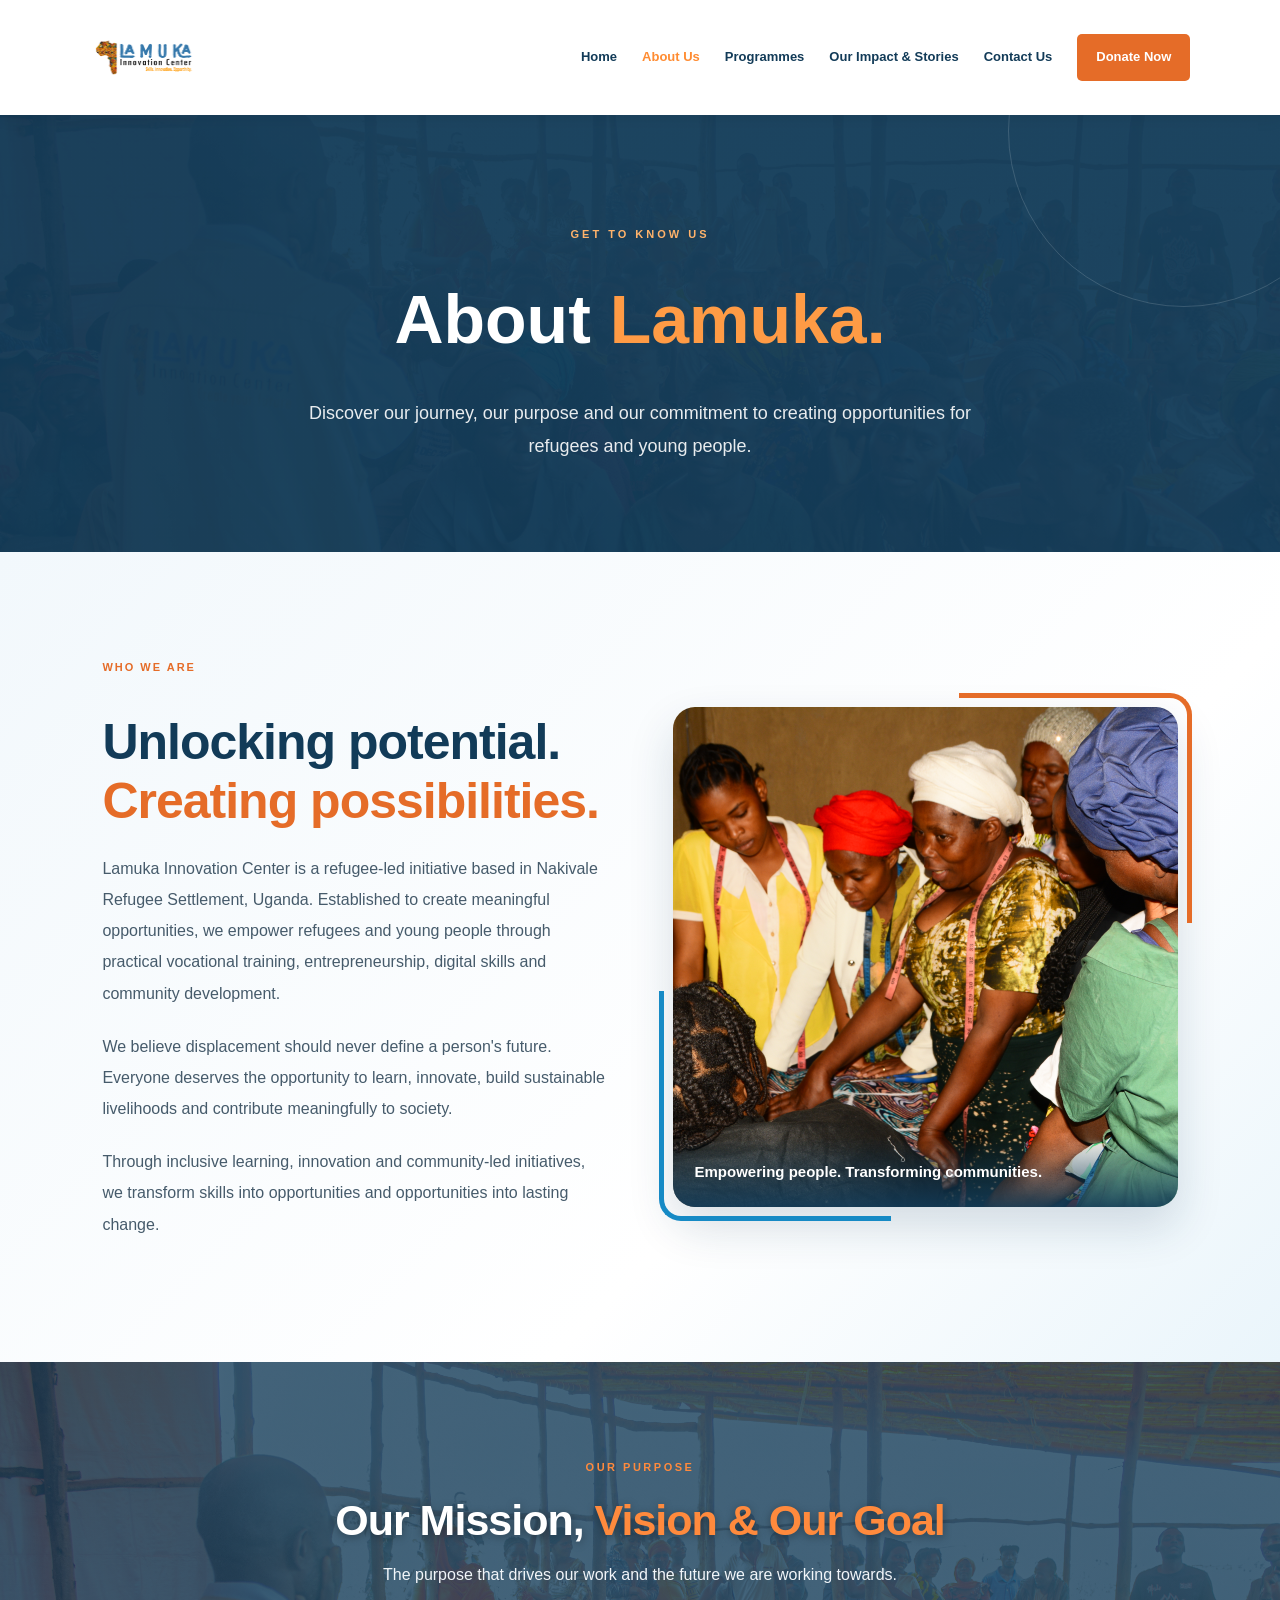
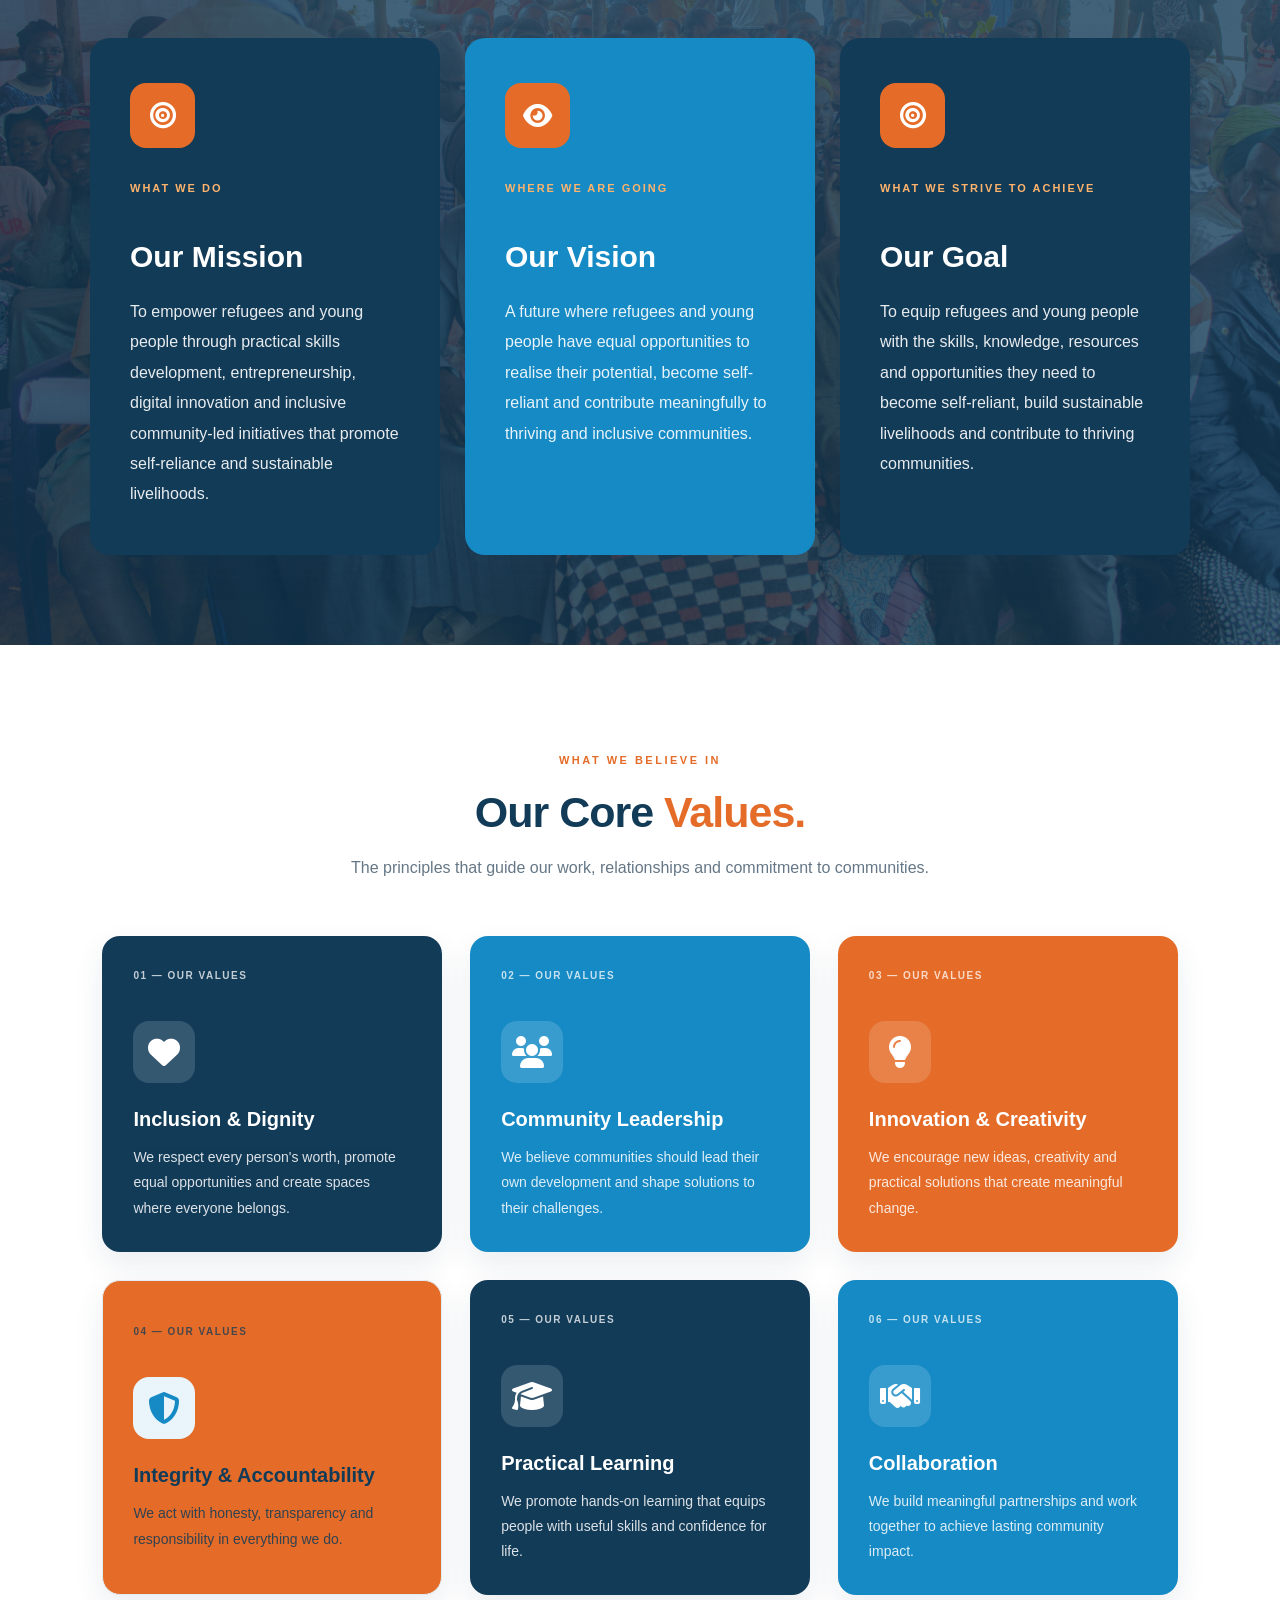
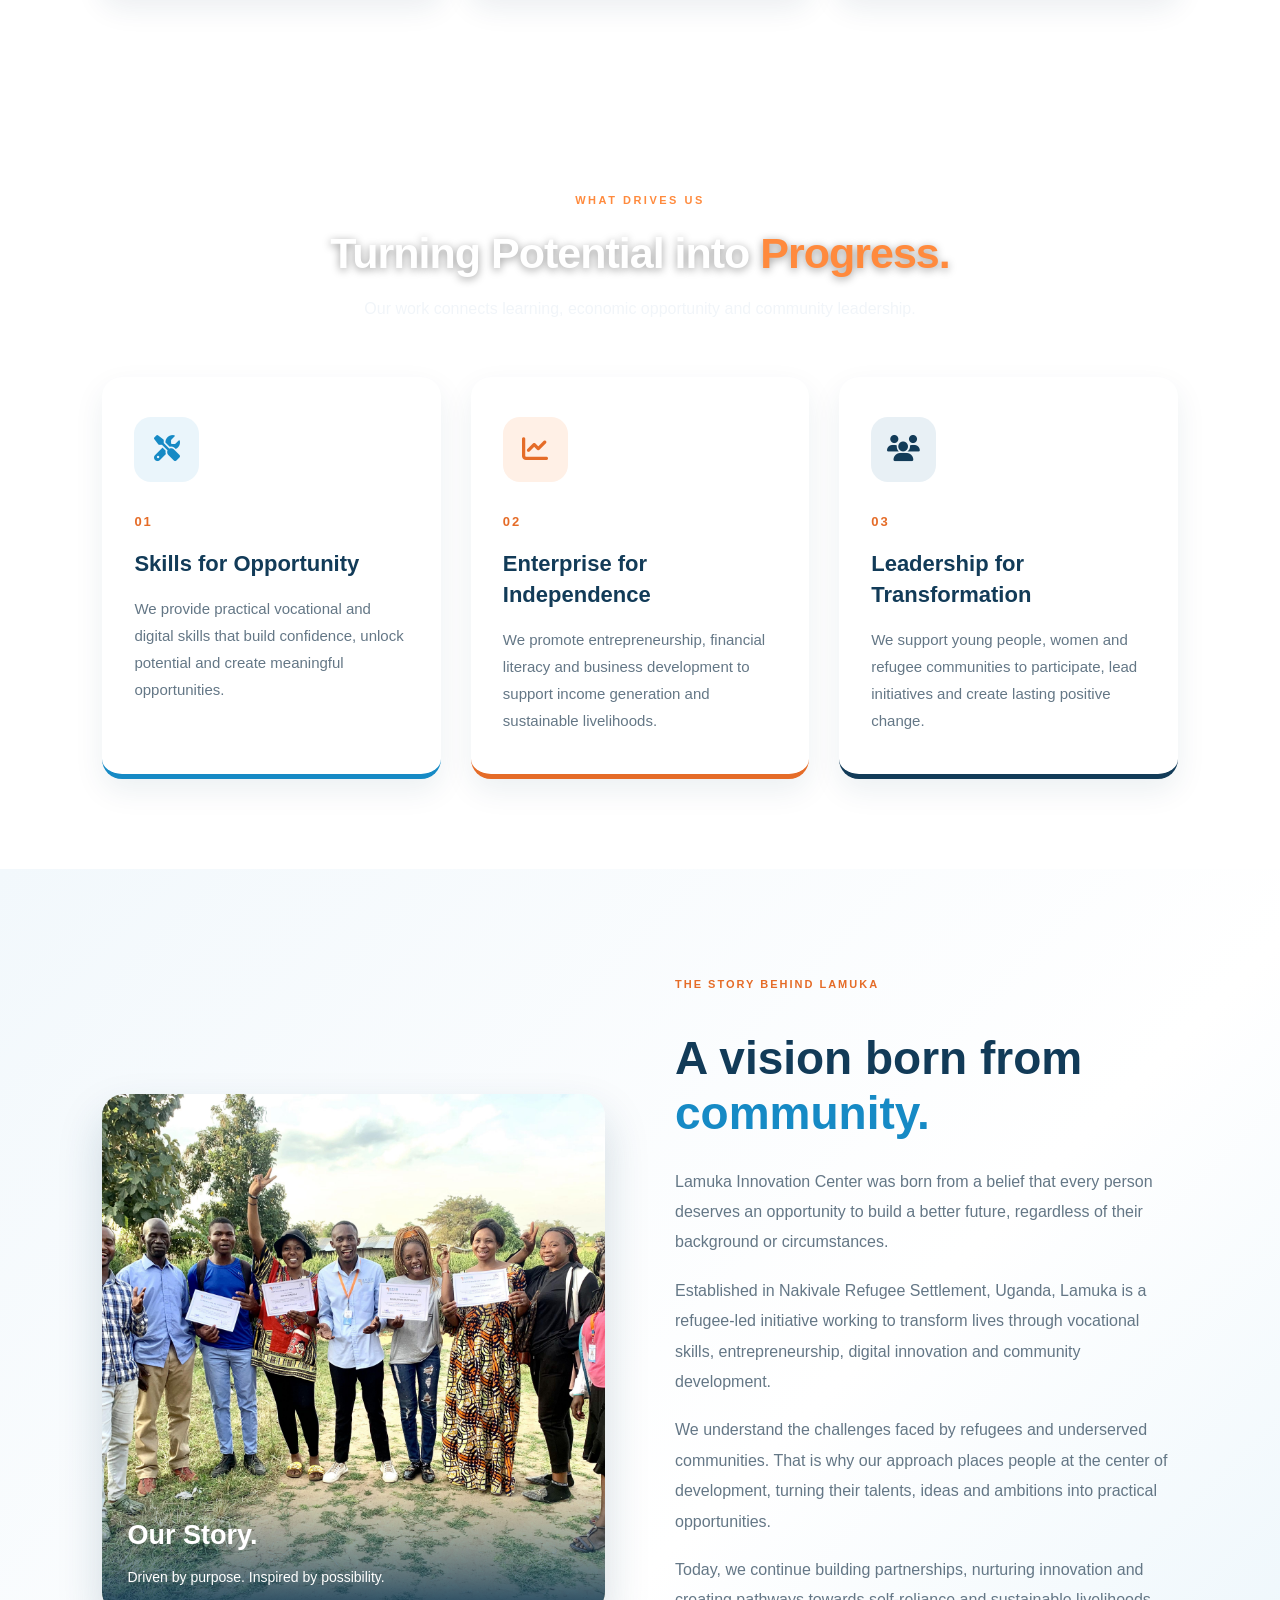
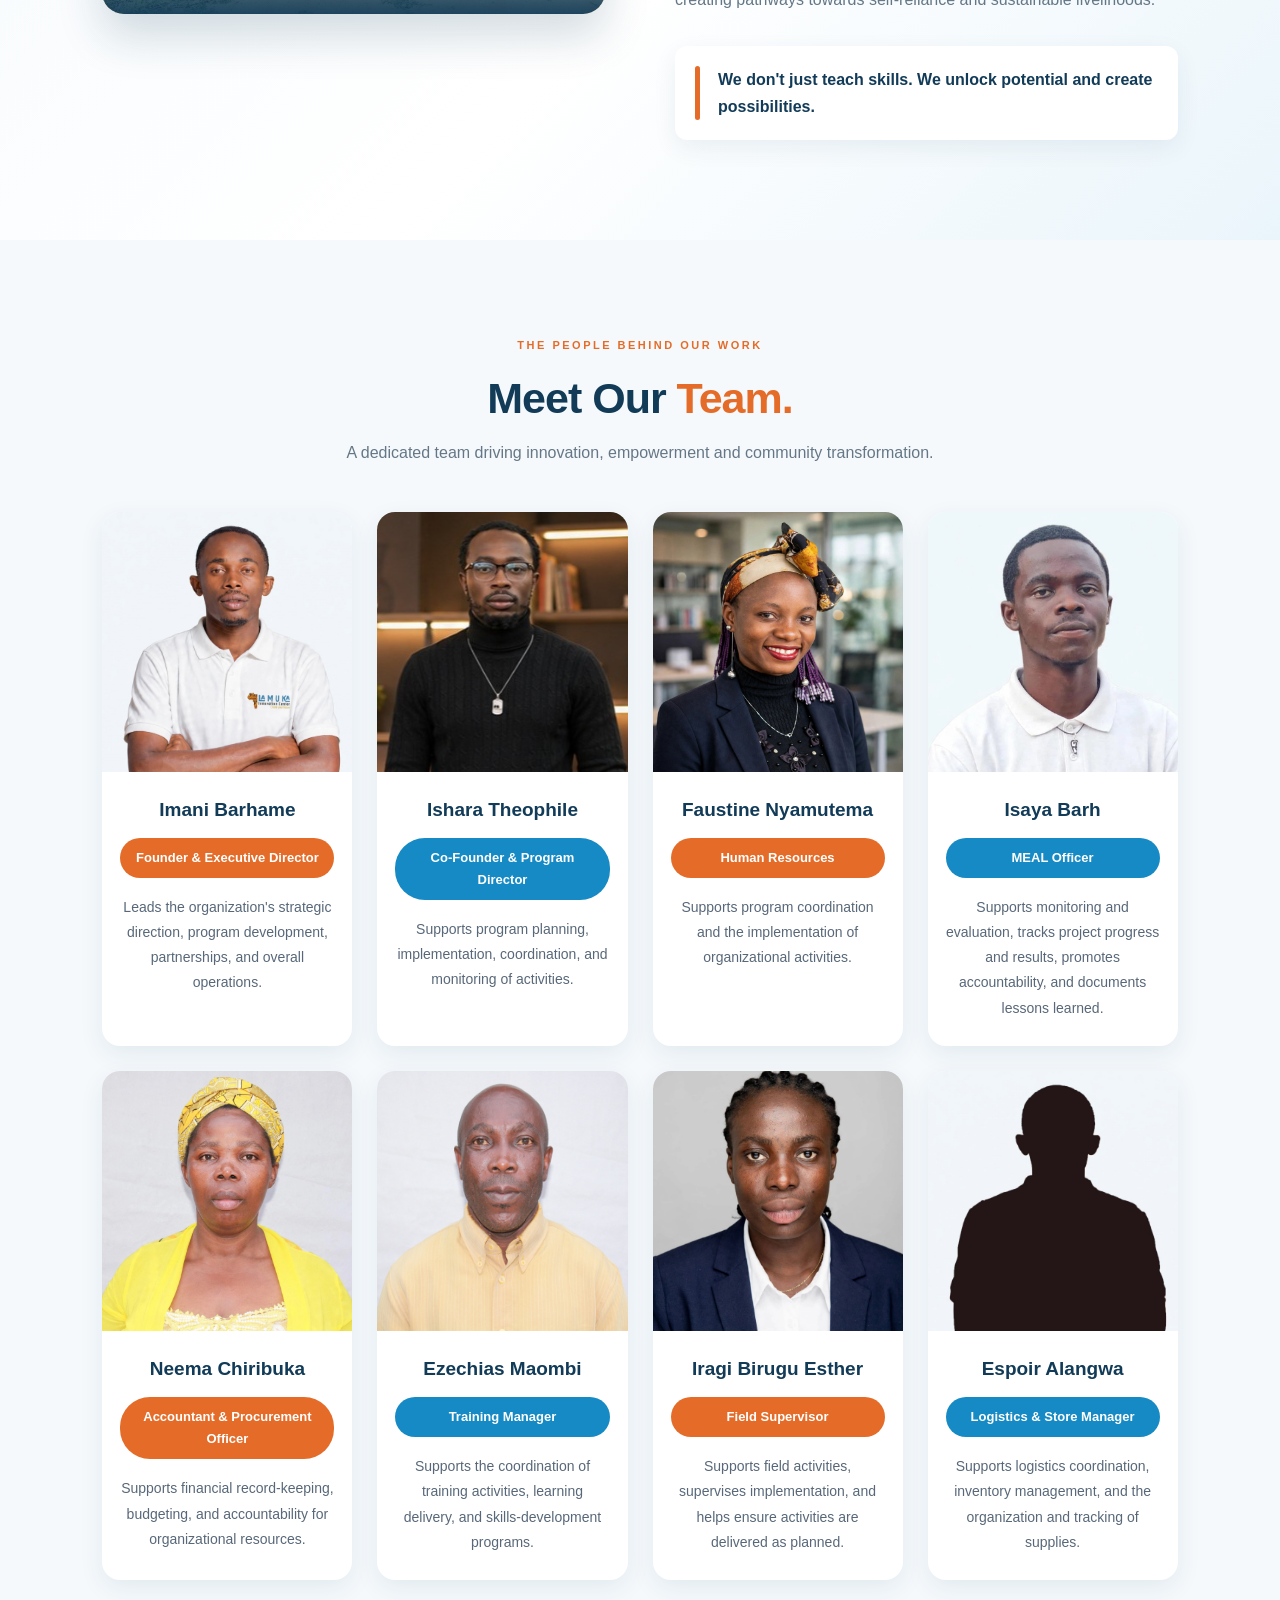
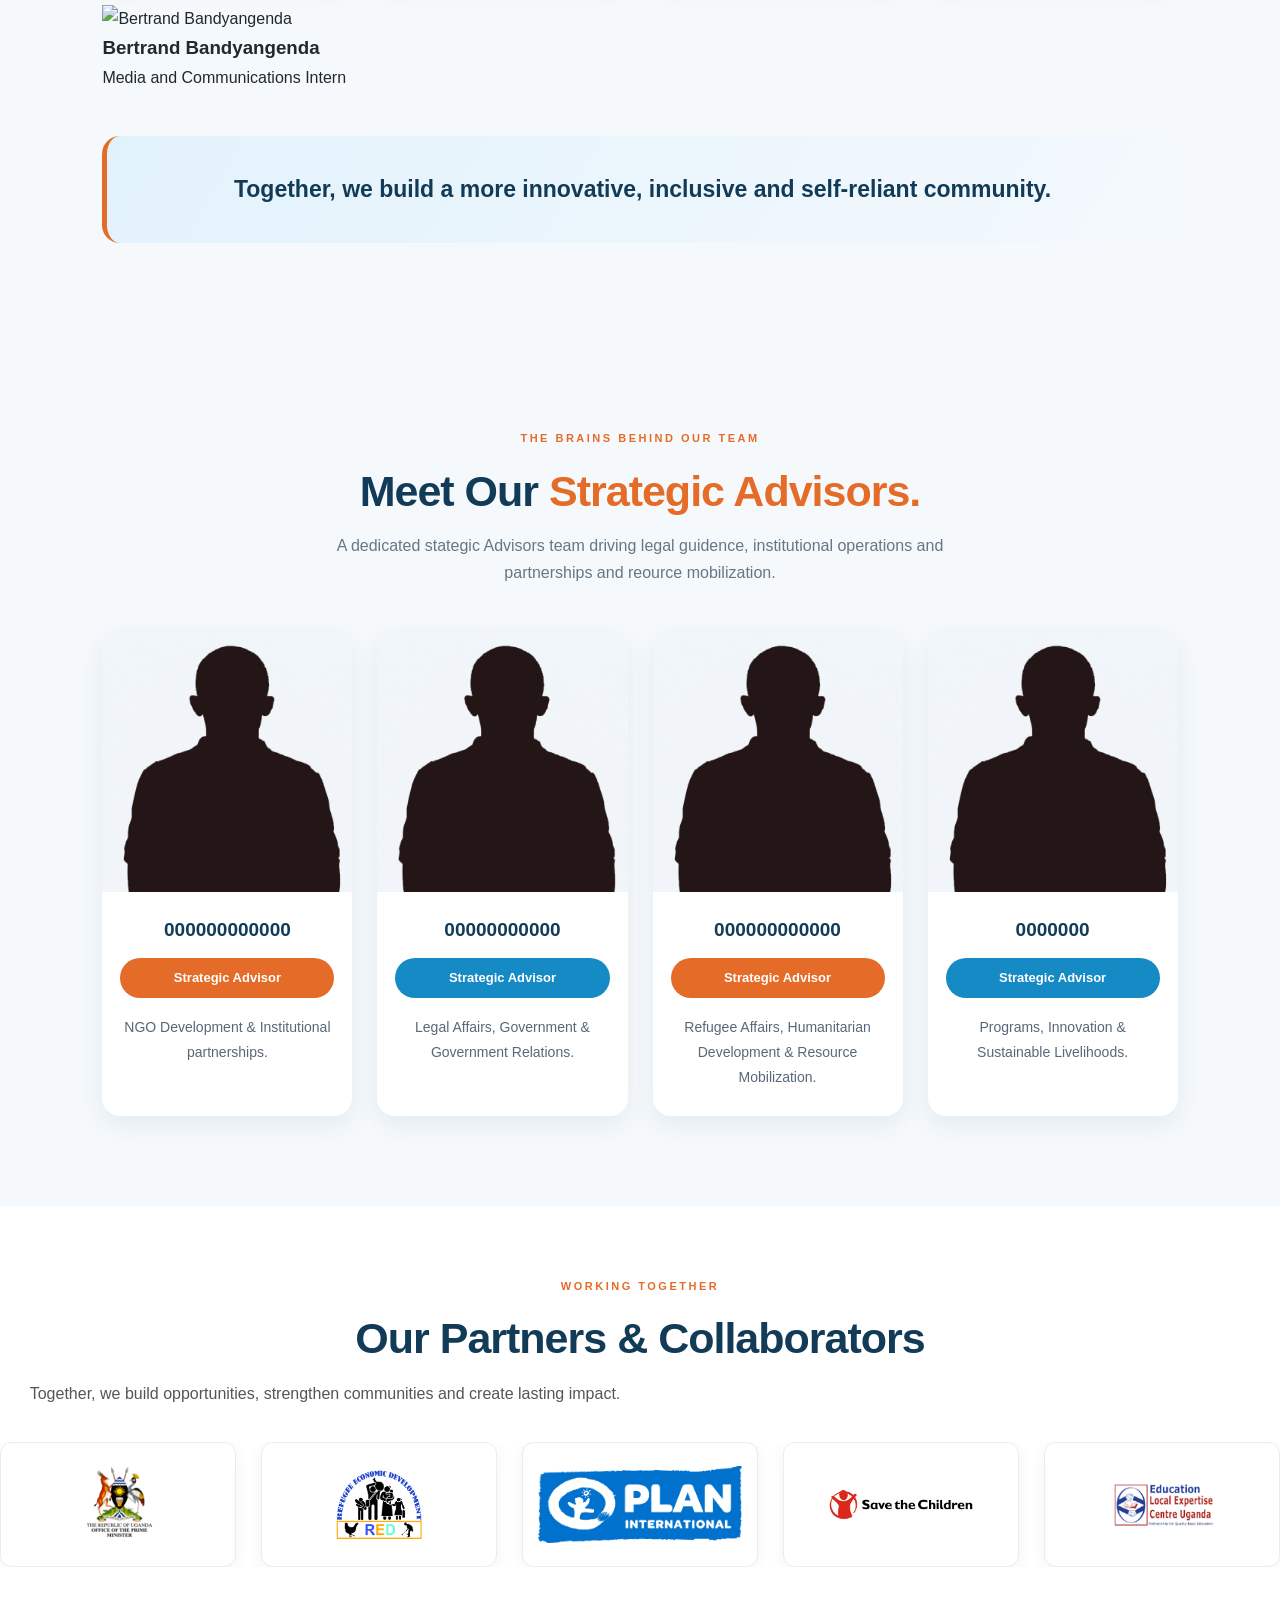
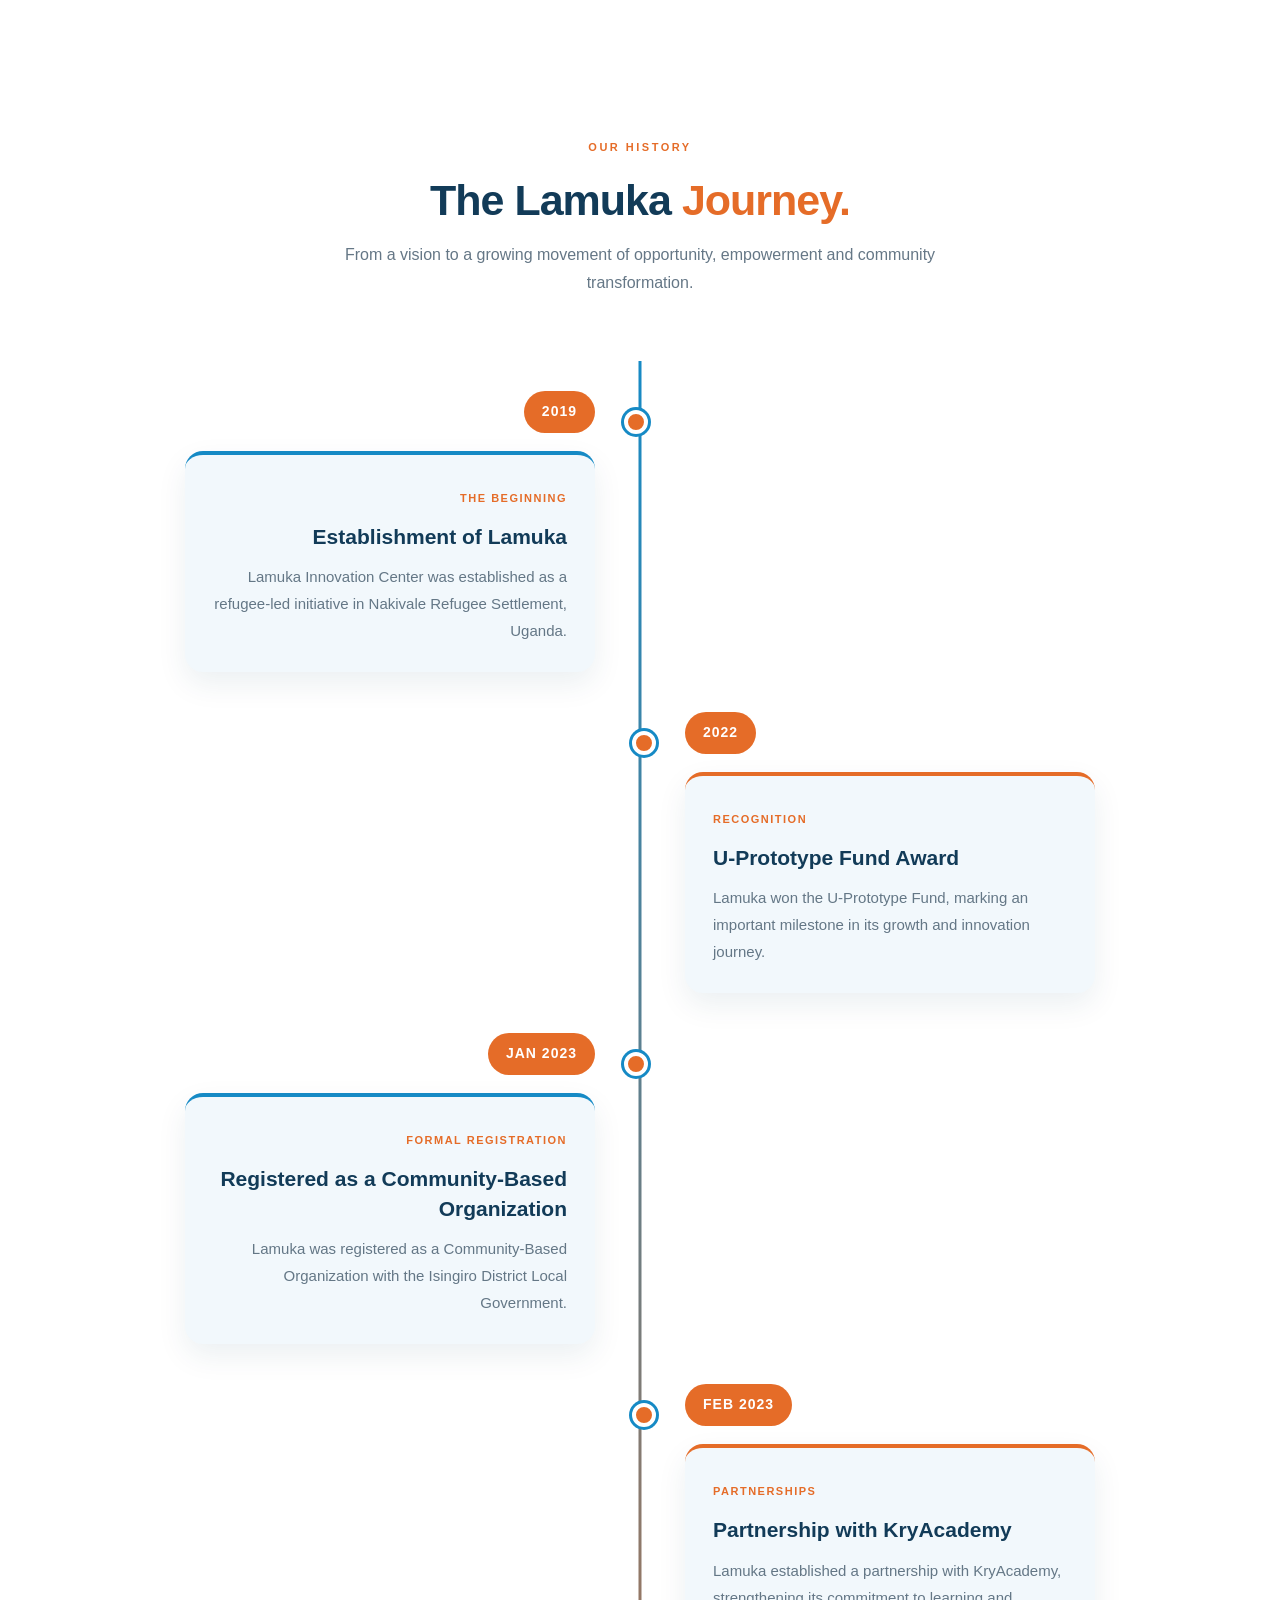
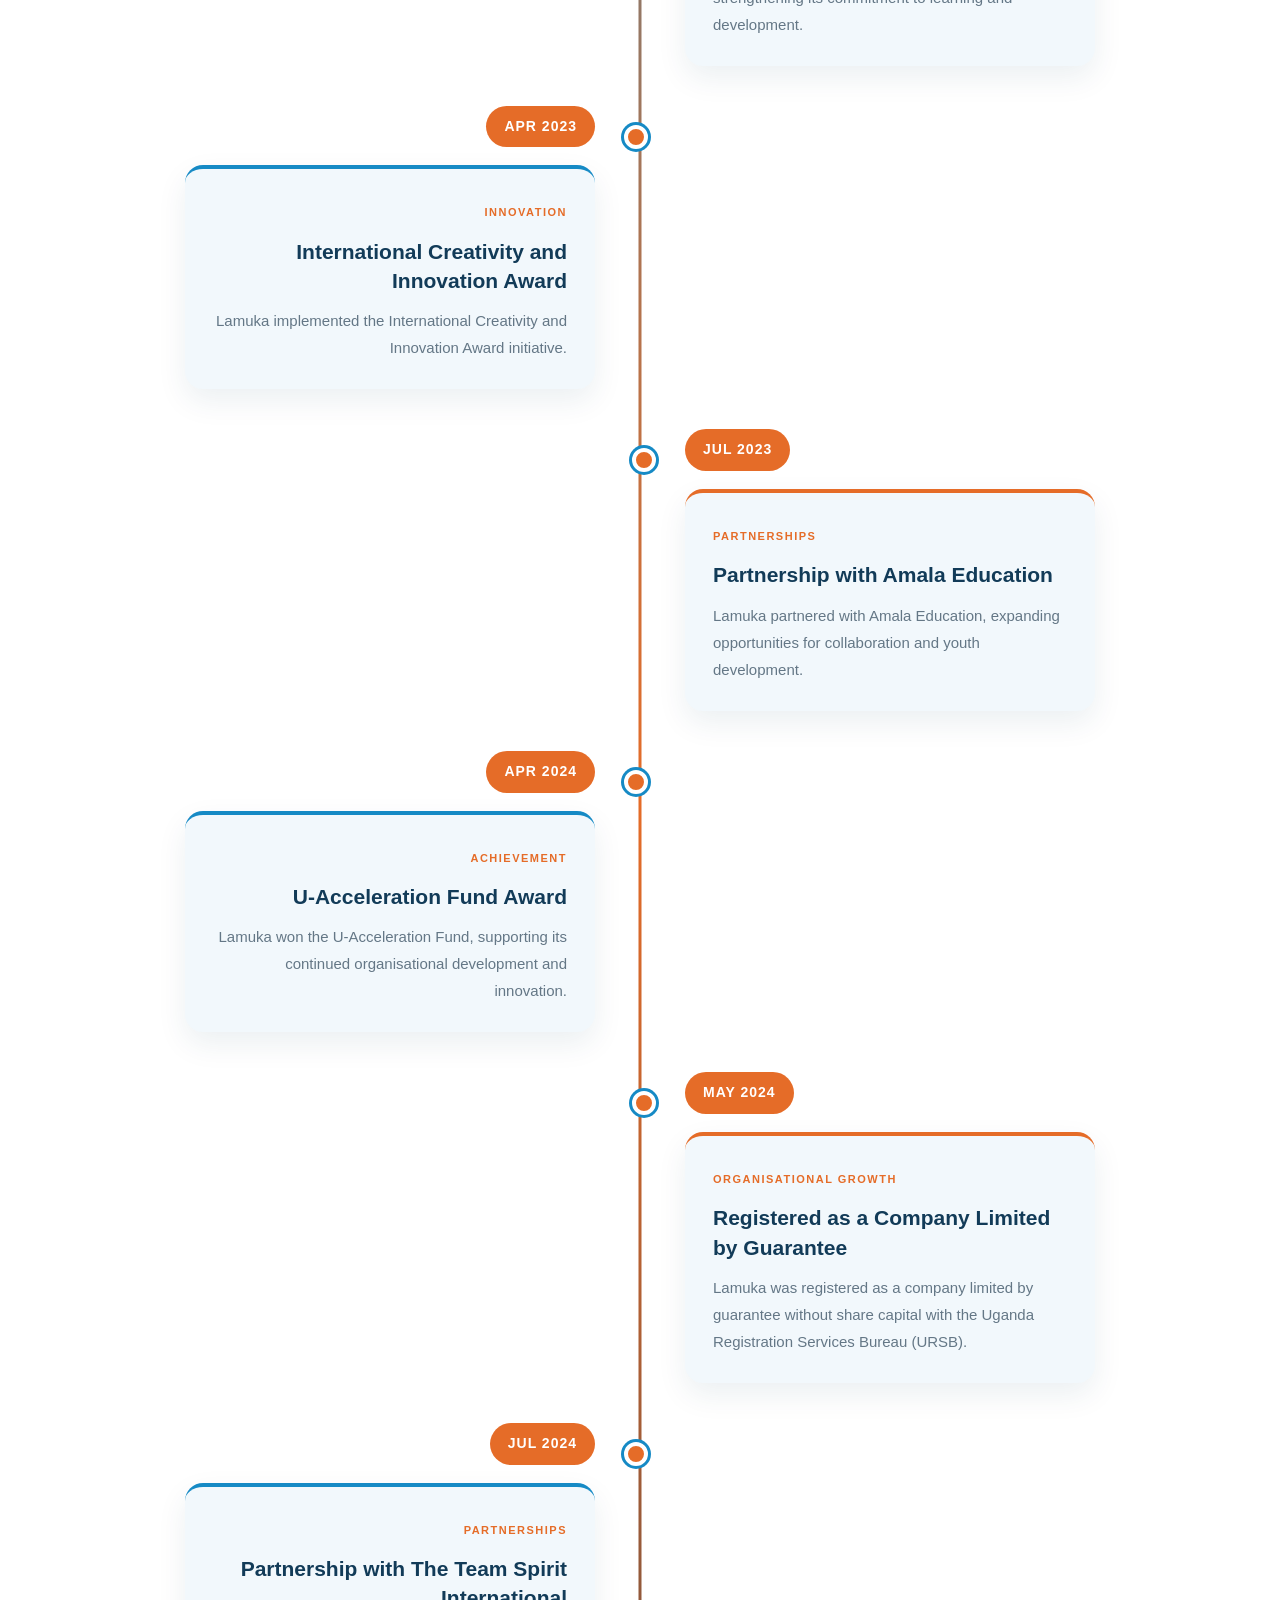
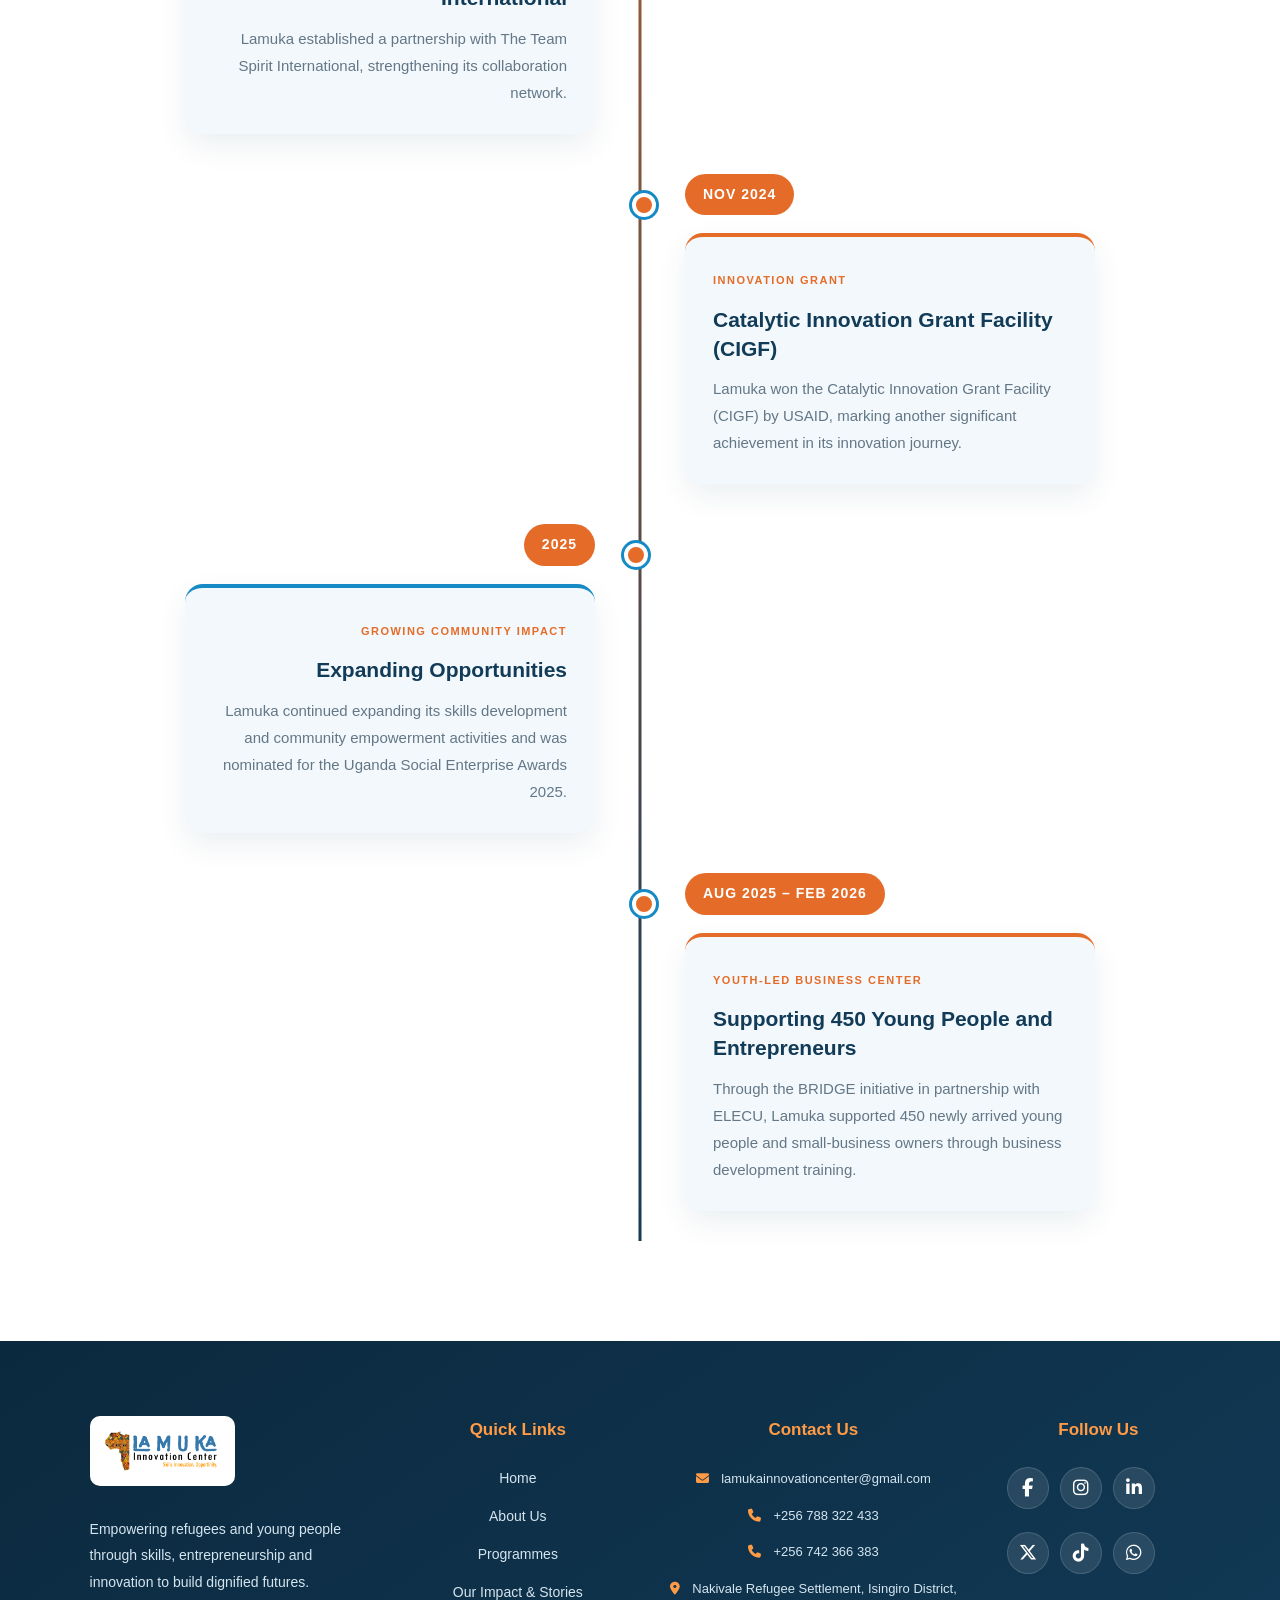
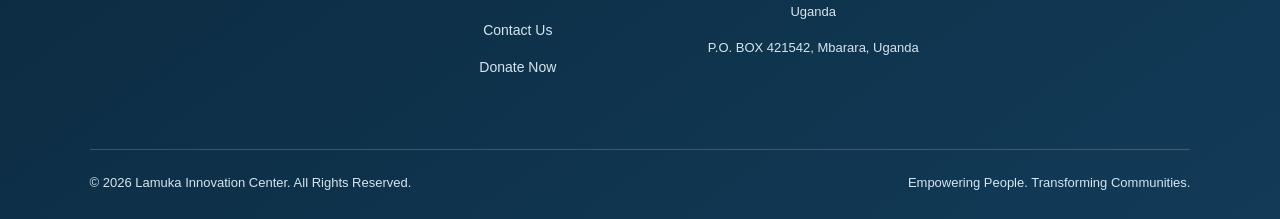
==== pages/about.html @ fc48e225 "Update about.html" ====
<!DOCTYPE html>
<html lang="en">

<head>
  <meta charset="UTF-8">
  <meta name="viewport" content="width=device-width, initial-scale=1.0">

  <title>About Us | Lamuka Innovation Center</title>
  <link rel="icon" type="image/jpeg" href="../Images/lamukalogo.jpg">

  <meta name="description"
    content="Discover Lamuka Innovation Center, our mission, vision and commitment to empowering refugees and young people in Uganda.">

  <link rel="stylesheet" href="../style.css">

  <link rel="stylesheet"
    href="https://cdnjs.cloudflare.com/ajax/libs/font-awesome/6.5.2/css/all.min.css">
</head>

<body>

  <!-- HEADER -->
  <header class="site-header">

    <a href="../index.html" class="brand">
      <img src="../Images/lamuka-logo.png"
           alt="Lamuka Innovation Center Logo"
           class="brand-logo">
    </a>

    <button class="menu-toggle" id="menuToggle"
            aria-label="Open navigation" aria-expanded="false">
      ☰
    </button>

    <nav class="navigation" id="navigation">
      <a href="../index.html">Home</a>
      <a href="about.html" class="active">About Us</a>
      <a href="programmes.html">Programmes</a>
      <a href="impact-stories.html">Our Impact & Stories</a>
      <a href="contact.html">Contact Us</a>
      <a href="pages/donate.html" class="nav-button">Donate Now</a>
    </nav>

  </header>

  <!-- ABOUT PAGE CONTENT -->
  <main>

    <section class="about-page-hero">
      <span class="eyebrow">GET TO KNOW US</span>

      <h1>About <span>Lamuka.</span></h1>

      <p>
        Discover our journey, our purpose and our commitment
        to creating opportunities for refugees and young people.
      </p>
    </section>

    <section class="intro section" id="about">

      <div class="intro-layout">

        <div class="intro-content">

          <div class="section-heading">
            <span class="eyebrow">WHO WE ARE</span>

            <h2>
              Unlocking potential.<br>
              <span>Creating possibilities.</span>
            </h2>
          </div>

          <div class="intro-text">

            <p>
              Lamuka Innovation Center is a refugee-led initiative
              based in Nakivale Refugee Settlement, Uganda.
              Established to create meaningful opportunities,
              we empower refugees and young people through practical
              vocational training, entrepreneurship, digital skills
              and community development.
            </p>

            <p>
              We believe displacement should never define a person's
              future. Everyone deserves the opportunity to learn,
              innovate, build sustainable livelihoods and contribute
              meaningfully to society.
            </p>

            <p>
              Through inclusive learning, innovation and
              community-led initiatives, we transform skills into
              opportunities and opportunities into lasting change.
            </p>

          </div>
        </div>

        <div class="intro-image">
          <img src="../Images/lamuka-participants.JPG"
               alt="Lamuka Innovation Center participants">

          <div class="image-caption">
            Empowering people. Transforming communities.
          </div>
        </div>

      </div>

    </section>

    <!-- MISSION & VISION -->
    <section class="mission-vision section">

        <div class="section-heading centered">
          <span class="eyebrow">OUR PURPOSE</span>
          <h2>Our Mission, <span>Vision & Our Goal</span></h2>
          <p>The purpose that drives our work and the future we are working towards.</p>
        </div>
  
        <div class="mission-vision-grid">
  
          <div class="mission-card">
            <div class="mission-icon">
              <i class="fas fa-bullseye"></i>
            </div>
            <span class="eyebrow">WHAT WE DO</span>
            <h3>Our Mission</h3>
            <p>
              To empower refugees and young people through practical
              skills development, entrepreneurship, digital innovation
              and inclusive community-led initiatives that promote
              self-reliance and sustainable livelihoods.
            </p>
          </div>
  
          <div class="vision-card">
            <div class="mission-icon">
              <i class="fas fa-eye"></i>
            </div>
            <span class="eyebrow">WHERE WE ARE GOING</span>
            <h3>Our Vision</h3>
            <p>
              A future where refugees and young people have equal
              opportunities to realise their potential, become
              self-reliant and contribute meaningfully to thriving
              and inclusive communities.
            </p>
          </div>
          
          <div class="mission-card goal-card">
            <div class="mission-icon">
              <i class="fas fa-bullseye"></i>
            </div>
            <span class="eyebrow">WHAT WE STRIVE TO ACHIEVE</span>
            <h3>Our Goal</h3>
            <p>
              To equip refugees and young people with the skills,
              knowledge, resources and opportunities they need to
              become self-reliant, build sustainable livelihoods
              and contribute to thriving communities.
            </p>
          </div>

      </section>
      
    <!-- OUR CORE VALUES -->
    <section class="values section section-soft">

        <div class="section-heading centered">
          <span class="eyebrow">WHAT WE BELIEVE IN</span>
          <h2>Our Core <span>Values.</span></h2>
          <p>
            The principles that guide our work, relationships
            and commitment to communities.
          </p>
        </div>
  
        <div class="values-grid">
  
          <div class="value-card navy">
            <span class="value-number">01 — OUR VALUES</span>
            <div class="value-icon">
              <i class="fas fa-heart"></i>
            </div>
            <h3>Inclusion & Dignity</h3>
            <p>
              We respect every person's worth, promote equal opportunities
              and create spaces where everyone belongs.
            </p>
          </div>
  
          <div class="value-card blue">
            <span class="value-number">02 — OUR VALUES</span>
            <div class="value-icon">
              <i class="fas fa-users"></i>
            </div>
            <h3>Community Leadership</h3>
            <p>
              We believe communities should lead their own development
              and shape solutions to their challenges.
            </p>
          </div>
  
          <div class="value-card orange">
            <span class="value-number">03 — OUR VALUES</span>
            <div class="value-icon">
              <i class="fas fa-lightbulb"></i>
            </div>
            <h3>Innovation & Creativity</h3>
            <p>
              We encourage new ideas, creativity and practical solutions
              that create meaningful change.
            </p>
          </div>
  
          <div class="value-card white">
            <span class="value-number">04 — OUR VALUES</span>
            <div class="value-icon">
              <i class="fas fa-shield-alt"></i>
            </div>
            <h3>Integrity & Accountability</h3>
            <p>
              We act with honesty, transparency and responsibility
              in everything we do.
            </p>
          </div>
  
          <div class="value-card navy">
            <span class="value-number">05 — OUR VALUES</span>
            <div class="value-icon">
              <i class="fas fa-graduation-cap"></i>
            </div>
            <h3>Practical Learning</h3>
            <p>
              We promote hands-on learning that equips people with
              useful skills and confidence for life.
            </p>
          </div>
  
          <div class="value-card blue">
            <span class="value-number">06 — OUR VALUES</span>
            <div class="value-icon">
              <i class="fas fa-handshake"></i>
            </div>
            <h3>Collaboration</h3>
            <p>
              We build meaningful partnerships and work together
              to achieve lasting community impact.
            </p>
          </div>
  
        </div>
      </section>

    <!-- OUR STRATEGIC PILLARS -->
    <section class="pillars section">

        <div class="section-heading centered">
          <span class="eyebrow">WHAT DRIVES US</span>
          <h2>Turning Potential into <span>Progress.</span></h2>
          <p>
            Our work connects learning, economic opportunity
            and community leadership.
          </p>
        </div>
  
        <div class="pillars-grid">
  
          <div class="pillar-card">
            <div class="pillar-icon">
              <i class="fas fa-tools"></i>
            </div>
            <span class="pillar-number">01</span>
            <h3>Skills for Opportunity</h3>
            <p>
              We provide practical vocational and digital skills
              that build confidence, unlock potential and create
              meaningful opportunities.
            </p>
          </div>
  
          <div class="pillar-card">
            <div class="pillar-icon">
              <i class="fas fa-chart-line"></i>
            </div>
            <span class="pillar-number">02</span>
            <h3>Enterprise for Independence</h3>
            <p>
              We promote entrepreneurship, financial literacy
              and business development to support income generation
              and sustainable livelihoods.
            </p>
          </div>
  
          <div class="pillar-card">
            <div class="pillar-icon">
              <i class="fas fa-users"></i>
            </div>
            <span class="pillar-number">03</span>
            <h3>Leadership for Transformation</h3>
            <p>
              We support young people, women and refugee communities
              to participate, lead initiatives and create lasting
              positive change.
            </p>
          </div>
  
        </div>
      </section>

    <!-- OUR STORY -->
    <section class="our-story section">

        <div class="our-story-layout">
  
          <div class="our-story-image">
            <img src="../Images/lamuka-team.JPG"
                 alt="Lamuka Innovation Center team working together">
  
            <div class="story-image-caption">
              <strong>Our Story.</strong>
              <span>Driven by purpose. Inspired by possibility.</span>
            </div>
          </div>
  
          <div class="our-story-content">
  
            <span class="eyebrow">THE STORY BEHIND LAMUKA</span>
  
            <h2>
              A vision born from
              <span>community.</span>
            </h2>
  
            <p>
              Lamuka Innovation Center was born from a belief that
              every person deserves an opportunity to build a better
              future, regardless of their background or circumstances.
            </p>
  
            <p>
              Established in Nakivale Refugee Settlement, Uganda,
              Lamuka is a refugee-led initiative working to transform
              lives through vocational skills, entrepreneurship,
              digital innovation and community development.
            </p>
  
            <p>
              We understand the challenges faced by refugees and
              underserved communities. That is why our approach
              places people at the center of development, turning
              their talents, ideas and ambitions into practical
              opportunities.
            </p>
  
            <p>
              Today, we continue building partnerships, nurturing
              innovation and creating pathways towards self-reliance
              and sustainable livelihoods.
            </p>
  
            <div class="story-highlight">
              <span class="highlight-line"></span>
              <strong>We don't just teach skills. We unlock potential
              and create possibilities.</strong>
            </div>
  
          </div>
  
        </div>
  
      </section>

<!-- MEET OUR TEAM -->
<section class="team-section section">

    <div class="section-heading centered">
      <span class="eyebrow">THE PEOPLE BEHIND OUR WORK</span>
      <h2>Meet Our <span>Team.</span></h2>
      <p>
        A dedicated team driving innovation, empowerment
        and community transformation.
      </p>
    </div>
  
    <div class="team-grid">
  
      <div class="team-card">
        <div class="team-photo">
          <img src="../Images/T ged.jpg" alt="Imani Barhame">
        </div>
        <div class="team-info">
          <h3>Imani Barhame</h3>
          <span class="team-role">Founder & Executive Director</span>
          <p>Leads the organization's strategic direction, program development, partnerships, and overall operations.</p>
        </div>
      </div>
  
      <div class="team-card">
        <div class="team-photo">
          <img src="../Images/Theo.jpg" alt="Ishara Theophile">
        </div>
        <div class="team-info">
          <h3>Ishara Theophile</h3>
          <span class="team-role">Co-Founder & Program Director</span>
          <p>Supports program planning, implementation, coordination, and monitoring of activities.</p>
        </div>
      </div>
  
      <div class="team-card">
        <div class="team-photo">
          <img src="../Images/Tfofo.jpg" alt="Faustine Nyamutema">
        </div>
        <div class="team-info">
          <h3>Faustine Nyamutema</h3>
          <span class="team-role">Human Resources</span>
          <p>Supports program coordination and the implementation of organizational activities.</p>
        </div>
      </div>
  
      <div class="team-card">
        <div class="team-photo">
          <img src="../Images/IMG-20261025-WA8125.jpg" alt="Isaya Barh">
        </div>
        <div class="team-info">
          <h3>Isaya Barh</h3>
          <span class="team-role">MEAL Officer</span>
          <p>Supports monitoring and evaluation, tracks project progress and results, promotes accountability, and documents lessons learned.</p>
        </div>
      </div>
  
      <div class="team-card">
        <div class="team-photo">
          <img src="../Images/Tneema.jpg" alt="Neema Chiribuka">
        </div>
        <div class="team-info">
          <h3>Neema Chiribuka</h3>
          <span class="team-role">Accountant & Procurement Officer</span>
          <p>Supports financial record-keeping, budgeting, and accountability for organizational resources.</p>
        </div>
      </div>
  
      <div class="team-card">
        <div class="team-photo">
          <img src="../Images/Teze.jpg" alt="Ezechias Maombi">
        </div>
        <div class="team-info">
          <h3>Ezechias Maombi</h3>
          <span class="team-role">Training Manager</span>
          <p>Supports the coordination of training activities, learning delivery, and skills-development programs.</p>
        </div>
      </div>
  
      <div class="team-card">
        <div class="team-photo">
          <img src="../Images/testa.jpg" alt="Iragi Birugu Esther">
        </div>
        <div class="team-info">
          <h3>Iragi Birugu Esther</h3>
          <span class="team-role">Field Supervisor</span>
          <p>Supports field activities, supervises implementation, and helps ensure activities are delivered as planned.</p>
        </div>
      </div>
  
      <div class="team-card">
        <div class="team-photo">
          <img src="../Images/advisor.jpg" alt="Espoir Ponga Juma">
        </div>
        <div class="team-info">
          <h3>Espoir Alangwa</h3>
          <span class="team-role">Logistics & Store Manager</span>
          <p>Supports logistics coordination, inventory management, and the organization and tracking of supplies.</p>
        </div>
      </div>

      <div class="team-member">
  <div class="team-member-image">
    <img src="../Images/1787917499486.jpg"
         alt="Bertrand Bandyangenda">
  </div>

  <div class="team-member-info">
    <h3>Bertrand Bandyangenda</h3>
    <p>Media and Communications Intern</p>
  </div>
</div>

    </div>
  
    <div class="team-message">
      <h3>Together, we build a more innovative, inclusive and self-reliant community.</h3>
    </div>
  </section>

      <!-- MEET OUR TEAM 2 -->
<section class="team-section section">

  <div class="section-heading centered">
    <span class="eyebrow">THE BRAINS BEHIND OUR TEAM</span>
    <h2>Meet Our <span>Strategic Advisors.</span></h2>
    <p>
      A dedicated stategic Advisors team driving legal guidence, institutional operations
      and partnerships and reource mobilization.
    </p>
  </div>

  <div class="team-grid">

    <div class="team-card">
      <div class="team-photo">
        <img src="../Images/advisor.jpg" alt="Imani Barhame">
      </div>
      <div class="team-info">
        <h3> 000000000000 </h3>
        <span class="team-role">Strategic Advisor</span>
        <p>NGO Development & Institutional partnerships.</p>
      </div>
    </div>

    <div class="team-card">
      <div class="team-photo">
        <img src="../Images/advisor.jpg" alt="Ishara Theophile">
      </div>
      <div class="team-info">
        <h3>00000000000</h3>
        <span class="team-role">Strategic Advisor</span>
        <p>Legal Affairs, Government & Government Relations.</p>
      </div>
    </div>

    <div class="team-card">
      <div class="team-photo">
        <img src="../Images/advisor.jpg" alt="Faustine Nyamutema">
      </div>
      <div class="team-info">
        <h3>000000000000</h3>
        <span class="team-role">Strategic Advisor</span>
        <p>Refugee Affairs, Humanitarian Development & Resource Mobilization.</p>
      </div>
    </div>

      <div class="team-card">
        <div class="team-photo">
          <img src="../Images/advisor.jpg" alt="Imani Barhame">
        </div>
        <div class="team-info">
          <h3>0000000</h3>
          <span class="team-role">Strategic Advisor</span>
          <p>Programs, Innovation & Sustainable Livelihoods.</p>
        </div>
      </div>
    
  </div>
</section>

<!-- PARTNERS & COLLABORATORS -->
<section class="partners-section">

  <div class="container">
    <div class="section-heading">
      <span class="eyebrow">WORKING TOGETHER</span>
      <h2>Our Partners & Collaborators</h2>
      <p>
        Together, we build opportunities, strengthen communities
        and create lasting impact.
      </p>
    </div>
  </div>

  <div class="partners-slider">
    <div class="partners-track">

      <div class="partners-group">

        <div class="partner-logo"><img src="../Images/Partners/partner1.png" alt="Partner 1"></div>
        <div class="partner-logo"><img src="../Images/Partners/partner2.png" alt="Partner 2"></div>
        <div class="partner-logo"><img src="../Images/Partners/partner3.png" alt="Partner 3"></div>
        <div class="partner-logo"><img src="../Images/Partners/partner4.png" alt="Partner 4"></div>
        <div class="partner-logo"><img src="../Images/Partners/partner5.png" alt="Partner 5"></div>
        <div class="partner-logo"><img src="../Images/Partners/partner6.png" alt="Partner 6"></div>
        <div class="partner-logo"><img src="../Images/Partners/partner7.jpg" alt="Partner 7"></div>
        <div class="partner-logo"><img src="../Images/Partners/partner8.jpeg" alt="Partner 8"></div>
        <div class="partner-logo"><img src="../Images/Partners/partner9.png" alt="Partner 9"></div>
        <div class="partner-logo"><img src="../Images/Partners/partner10.png" alt="Partner 10"></div>
        <div class="partner-logo"><img src="../Images/Partners/partner11.png" alt="Partner 11"></div>
        <div class="partner-logo"><img src="../Images/Partners/partner12.png" alt="Partner 12"></div>
        <div class="partner-logo"><img src="../Images/Partners/partner13.png" alt="Partner 13"></div>
        <div class="partner-logo"><img src="../Images/Partners/partner14.png" alt="Partner 14"></div>
        <div class="partner-logo"><img src="../Images/Partners/partner15.jpg" alt="Partner 15"></div>
        <div class="partner-logo"><img src="../Images/Partners/partner16.png" alt="Partner 16"></div>
        <div class="partner-logo"><img src="../Images/Partners/partner17.png" alt="Partner 17"></div>
        <div class="partner-logo"><img src="../Images/Partners/partner18.png" alt="Partner 18"></div>
        <div class="partner-logo"><img src="../Images/Partners/partner19.png" alt="Partner 19"></div>

      </div>
    </div>
  </div>

</section>
<!-- END PARTNERS & COLLABORATORS -->

  
<!-- OUR STORY AND JOURNEY -->
<section class="journey section">

    <div class="section-heading centered">
      <span class="eyebrow">OUR HISTORY</span>
      <h2>The Lamuka <span>Journey.</span></h2>
      <p>
        From a vision to a growing movement of opportunity,
        empowerment and community transformation.
      </p>
    </div>
  
    <div class="timeline">
  
      <div class="timeline-item">
        <div class="timeline-year">2019</div>
        <div class="timeline-content">
          <span class="timeline-label">THE BEGINNING</span>
          <h3>Establishment of Lamuka</h3>
          <p>
            Lamuka Innovation Center was established as a refugee-led
            initiative in Nakivale Refugee Settlement, Uganda.
          </p>
        </div>
      </div>
  
      <div class="timeline-item">
        <div class="timeline-year">2022</div>
        <div class="timeline-content">
          <span class="timeline-label">RECOGNITION</span>
          <h3>U-Prototype Fund Award</h3>
          <p>
            Lamuka won the U-Prototype Fund, marking an important
            milestone in its growth and innovation journey.
          </p>
        </div>
      </div>
  
      <div class="timeline-item">
        <div class="timeline-year">JAN 2023</div>
        <div class="timeline-content">
          <span class="timeline-label">FORMAL REGISTRATION</span>
          <h3>Registered as a Community-Based Organization</h3>
          <p>
            Lamuka was registered as a Community-Based Organization
            with the Isingiro District Local Government.
          </p>
        </div>
      </div>
  
      <div class="timeline-item">
        <div class="timeline-year">FEB 2023</div>
        <div class="timeline-content">
          <span class="timeline-label">PARTNERSHIPS</span>
          <h3>Partnership with KryAcademy</h3>
          <p>
            Lamuka established a partnership with KryAcademy,
            strengthening its commitment to learning and development.
          </p>
        </div>
      </div>
  
      <div class="timeline-item">
        <div class="timeline-year">APR 2023</div>
        <div class="timeline-content">
          <span class="timeline-label">INNOVATION</span>
          <h3>International Creativity and Innovation Award</h3>
          <p>
            Lamuka implemented the International Creativity and
            Innovation Award initiative.
          </p>
        </div>
      </div>
  
      <div class="timeline-item">
        <div class="timeline-year">JUL 2023</div>
        <div class="timeline-content">
          <span class="timeline-label">PARTNERSHIPS</span>
          <h3>Partnership with Amala Education</h3>
          <p>
            Lamuka partnered with Amala Education, expanding
            opportunities for collaboration and youth development.
          </p>
        </div>
      </div>
  
      <div class="timeline-item">
        <div class="timeline-year">APR 2024</div>
        <div class="timeline-content">
          <span class="timeline-label">ACHIEVEMENT</span>
          <h3>U-Acceleration Fund Award</h3>
          <p>
            Lamuka won the U-Acceleration Fund, supporting its
            continued organisational development and innovation.
          </p>
        </div>
      </div>
  
      <div class="timeline-item">
        <div class="timeline-year">MAY 2024</div>
        <div class="timeline-content">
          <span class="timeline-label">ORGANISATIONAL GROWTH</span>
          <h3>Registered as a Company Limited by Guarantee</h3>
          <p>
            Lamuka was registered as a company limited by guarantee
            without share capital with the Uganda Registration
            Services Bureau (URSB).
          </p>
        </div>
      </div>
  
      <div class="timeline-item">
        <div class="timeline-year">JUL 2024</div>
        <div class="timeline-content">
          <span class="timeline-label">PARTNERSHIPS</span>
          <h3>Partnership with The Team Spirit International</h3>
          <p>
            Lamuka established a partnership with The Team Spirit
            International, strengthening its collaboration network.
          </p>
        </div>
      </div>
  
      <div class="timeline-item">
        <div class="timeline-year">NOV 2024</div>
        <div class="timeline-content">
          <span class="timeline-label">INNOVATION GRANT</span>
          <h3>Catalytic Innovation Grant Facility (CIGF)</h3>
          <p>
            Lamuka won the Catalytic Innovation Grant Facility (CIGF)
            by USAID, marking another significant achievement
            in its innovation journey.
          </p>
        </div>
      </div>
  
      <div class="timeline-item">
        <div class="timeline-year">2025</div>
        <div class="timeline-content">
          <span class="timeline-label">GROWING COMMUNITY IMPACT</span>
          <h3>Expanding Opportunities</h3>
          <p>
            Lamuka continued expanding its skills development
            and community empowerment activities and was nominated
            for the Uganda Social Enterprise Awards 2025.
          </p>
        </div>
      </div>
  
      <div class="timeline-item">
        <div class="timeline-year">AUG 2025 – FEB 2026</div>
        <div class="timeline-content">
          <span class="timeline-label">YOUTH-LED BUSINESS CENTER</span>
          <h3>Supporting 450 Young People and Entrepreneurs</h3>
          <p>
            Through the BRIDGE initiative in partnership with ELECU,
            Lamuka supported 450 newly arrived young people and
            small-business owners through business development training.
          </p>
        </div>
      </div>
  
    </div>
  </section>
      
  </main>

  <!-- FOOTER WILL BE ADDED NEXT -->

  <script src="../script.js"></script>

<!-- FOOTER -->
<footer class="site-footer">

    <div class="footer-container">
      <div class="footer-brand">
        <a href="../index.html">
          <img src="../Images/lamuka-logo.png" alt="Lamuka Innovation Center Logo">
        </a>
        
        <p>
          Empowering refugees and young people through skills,
          entrepreneurship and innovation to build dignified futures.
        </p>
      </div>
  
      <div class="footer-links">
        <h3>Quick Links</h3>
        <a href="../index.html">Home</a>
        <a href="about.html">About Us</a>
        <a href="programmes.html">Programmes</a>
        <a href="impact-stories.html">Our Impact & Stories</a>
        <a href="contact.html">Contact Us</a>
        <a href="#">Donate Now</a>
      </div>
  
      <div class="footer-contact">
        <h3>Contact Us</h3>
        <p><i class="fas fa-envelope"></i>
          lamukainnovationcenter@gmail.com</p>
        <p><i class="fas fa-phone"></i> +256 788 322 433</p>
        <p><i class="fas fa-phone"></i> +256 742 366 383</p>
        <p><i class="fas fa-map-marker-alt"></i>
          Nakivale Refugee Settlement, Isingiro District, Uganda</p>
        <p>P.O. BOX 421542, Mbarara, Uganda</p>
      </div>
  
      <div class="footer-social">
        <h3>Follow Us</h3>
        <div class="social-icons">
          <a href="https://www.facebook.com/share/p/cNmQuWBYxkGPMrBD/" target="_blank" aria-label="Facebook"><i class="fab fa-facebook-f"></i></a>
          <a href="https://www.instagram.com/lamuka_innovation_center/" target="_blank" aria-label="Instagram"><i class="fab fa-instagram"></i></a>
          <a href="https://www.linkedin.com/company/lamuka-ug/" target="_blank" aria-label="LinkedIn"><i class="fab fa-linkedin-in"></i></a>
          <a href="https://x.com/lamuka_uganda" target="_blank" aria-label="X"><i class="fab fa-x-twitter"></i></a>
          <a href="https://www.tiktok.com/@lamukainnovationcenter" target="_blank" aria-label="TikTok"><i class="fab fa-tiktok"></i></a>
          <a href="https://wa.me/256788322433"
   target="_blank"
   rel="noopener noreferrer"
   aria-label="WhatsApp">
  <i class="fab fa-whatsapp"></i>
</a>
        </div>
      </div>
  
    </div>
  
    <div class="footer-bottom">
      <p>© 2026 Lamuka Innovation Center. All Rights Reserved.</p>
      <p>Empowering People. Transforming Communities.</p>
    </div>
  
  </footer>
  
</body>
</html>
---- style.css ----
/* LAMUKA INNOVATION CENTER
   Main website design */

   :root {
    --blue: #168AC5;
    --navy: #123B58;
    --orange: #E56C28;
    --pale: #F2F8FC;
    --white: #FFFFFF;
    --dark: #202830;
    --muted: #657786;
    --border: #E5EDF2;
  }
  
  * {
    margin: 0;
    padding: 0;
    box-sizing: border-box;
  }
  
  html {
    scroll-behavior: smooth;
  }
  
  body {
    font-family: Arial, Helvetica, sans-serif;
    color: var(--dark);
    line-height: 1.7;
    background: var(--white);
  }
  
  a {
    text-decoration: none;
  }
  
  button {
    font: inherit;
  }
  
  .site-header {
    min-height: 82px;
    padding: 15px 7%;
    display: flex;
    align-items: center;
    justify-content: space-between;
    gap: 25px;
    background: white;
    position: sticky;
    top: 0;
    z-index: 100;
    box-shadow: 0 3px 15px rgba(18, 59, 88, 0.06);
  }
  
  .brand {
    display: flex;
    align-items: center;
    gap: 11px;
    color: var(--navy);
  }
  
  .brand-symbol {
    width: 44px;
    height: 44px;
    display: grid;
    place-items: center;
    background: var(--blue);
    color: white;
    font-size: 27px;
    font-weight: 800;
    border-radius: 10px;
  }
  
  .brand strong {
    display: block;
    font-size: 19px;
    letter-spacing: 2px;
    line-height: 1.2;
  }
  
  .brand small {
    display: block;
    font-size: 9px;
    font-weight: 700;
    letter-spacing: 2px;
  }
  
  .navigation {
    display: flex;
    align-items: center;
    gap: 25px;
  }
  
  .navigation a {
    color: var(--navy);
    font-size: 13px;
    font-weight: 700;
  }
  
  .navigation a:hover {
    color: var(--orange);
  }
  
  .navigation .nav-button {
    background: var(--orange);
    color: white;
    padding: 12px 19px;
    border-radius: 5px;
  }
  
  .menu-toggle {
    display: none;
    border: 0;
    background: var(--navy);
    color: white;
    border-radius: 5px;
    padding: 8px 13px;
    font-size: 22px;
    cursor: pointer;
  }
  
  /* HERO */
  
  .hero {
    min-height: 570px;
    padding: 85px 8%;
    display: grid;
    grid-template-columns: 1.15fr 0.85fr;
    align-items: center;
    gap: 50px;
    overflow: hidden;
    background:
      radial-gradient(circle at 85% 15%, rgba(255,255,255,.12), transparent 30%),
      linear-gradient(120deg, #102F48, #168AC5);
    color: white;
  }
  
  .eyebrow {
    color: var(--orange);
    font-size: 11px;
    font-weight: 800;
    letter-spacing: 2.5px;
    display: inline-block;
    margin-bottom: 18px;
  }
  
  .hero h1 {
    color: white;
    font-size: clamp(42px, 5.3vw, 68px);
    line-height: 1.08;
    letter-spacing: -2px;
    max-width: 650px;
  }
  
  .hero h1 span,
  .section-heading h2 span,
  .impact-intro h2 span,
  .get-involved h2 span {
    color: var(--orange);
  }
  
  .hero-content > p {
    color: #E5F3FA;
    font-size: 17px;
    max-width: 570px;
    margin: 25px 0 30px;
  }
  
  .hero-actions {
    display: flex;
    flex-wrap: wrap;
    gap: 12px;
  }
  
  .button {
    display: inline-block;
    padding: 14px 23px;
    border-radius: 5px;
    font-size: 13px;
    font-weight: 800;
    transition: .25s;
  }
  
  .button-orange {
    background: var(--orange);
    color: white;
  }
  
  .button-orange:hover {
    background: white;
    color: var(--navy);
    transform: translateY(-2px);
  }
  
  .button-outline {
    border: 1px solid rgba(255,255,255,.65);
    color: white;
  }
  
  .button-outline:hover {
    background: white;
    color: var(--navy);
  }
  
  .hero-visual {
    min-height: 340px;
    position: relative;
    display: grid;
    place-items: center;
  }
  
  .visual-circle {
    position: absolute;
    border: 1px solid rgba(255,255,255,.22);
    border-radius: 50%;
  }
  
  .circle-one {
    width: 330px;
    height: 330px;
  }
  
  .circle-two {
    width: 245px;
    height: 245px;
  }
  
  .visual-card {
    position: relative;
    width: min(290px, 90%);
    min-height: 210px;
    padding: 35px 28px;
    background: rgba(255,255,255,.13);
    border: 1px solid rgba(255,255,255,.35);
    backdrop-filter: blur(12px);
    border-radius: 16px;
    text-align: center;
    box-shadow: 0 20px 50px rgba(0,0,0,.15);
  }
  
  .visual-icon {
    color: #FFC28D;
    font-size: 38px;
  }
  
  .visual-card h3 {
    color: white;
    font-size: 23px;
    margin: 10px 0;
  }
  
  .visual-card p {
    color: #E5F3FA;
    font-size: 13px;
  }
  
  .visual-caption {
    position: absolute;
    bottom: 5px;
    color: white;
    letter-spacing: 4px;
    font-size: 10px;
  }
  
  /* SECTIONS */
  
  .section {
    padding: 90px 8%;
  }
  
  .section-soft {
    background: rgba(245, 249, 252, 0.78);
    backdrop-filter: blur(3px);
    -webkit-backdrop-filter: blur(3px);
}
  
  .section-heading h2,
  .impact-intro h2,
  .get-involved h2 {
    font-size: clamp(30px, 4vw, 43px);
    line-height: 1.2;
    color: var(--navy);
    letter-spacing: -1px;
  }
  
  .section-heading > p {
    margin-top: 15px;
    color: var(--muted);
    max-width: 650px;
  }
  
  .centered {
    text-align: center;
    margin: 0 auto 45px;
  }
  
  .centered > p {
    margin-left: auto;
    margin-right: auto;
  }
  
  .intro {
    display: block;
    width: 100%;
}
  
  .intro-text p {
    color: var(--muted);
    margin-bottom: 18px;
  }
  
  .text-link {
    display: inline-block;
    margin-top: 10px;
    color: var(--blue);
    font-size: 14px;
    font-weight: 800;
  }
  
  .text-link:hover {
    color: var(--orange);
  }
  
  /* CARDS */
  
  .card-grid {
    display: grid;
    gap: 22px;
  }
  
  .three-columns {
    grid-template-columns: repeat(3, minmax(0, 1fr));
  }
  
  .info-card,
  .programme-card {
    background: white;
    padding: 0 0 30px;
    border: 1px solid var(--border);
    border-radius: 16px;
    overflow: hidden;
    transition: .3s ease;
}

.programme-card:hover {
    transform: translateY(-8px);
    box-shadow: 0 15px 35px rgba(18, 59, 88, 0.12);
}
  }
  
  .info-card:hover,
  .programme-card:hover {
    transform: translateY(-5px);
    box-shadow: 0 15px 35px rgba(18,59,88,.09);
    border-color: var(--blue);
  }
  
  .card-icon {
    width: 48px;
    height: 48px;
    display: grid;
    place-items: center;
    background: #E7F4FB;
    color: var(--blue);
    font-size: 24px;
    border-radius: 9px;
    margin-bottom: 23px;
  }
  
  .info-card h3,
  .programme-card h3 {
    color: var(--navy);
    font-size: 19px;
    margin-bottom: 12px;
  }
  
  .info-card p,
  .programme-card p {
    color: var(--muted);
    font-size: 14px;
  }
  
  .programme-card {
    border-top: 3px solid var(--blue);
  }
  
  .programme-number {
    display: inline-block;
    color: var(--orange);
    font-weight: 800;
    font-size: 13px;
    margin-bottom: 20px;
  }
  
  /* IMPACT */
  

/* OUR IMPACT SECTION */
.impact-section {
  padding: 90px 8%;
  background: var(--navy);
  color: #FFFFFF;
}

.impact-intro {
  max-width: 750px;
  margin: 0 auto 55px;
  text-align: center;
}

.light-eyebrow {
  color: #FFB078;
}

.impact-intro h2 {
  color: #FFFFFF;
  font-size: clamp(32px, 4vw, 46px);
  line-height: 1.2;
}

.impact-intro h2 span {
  color: #FFB078;
}

.impact-intro > p {
  color: #D5E5EF;
  margin-top: 18px;
  line-height: 1.8;
}

.impact-grid {
  display: grid;
  grid-template-columns: repeat(4, minmax(0, 1fr));
  gap: 22px;
}

.impact-item {
  min-height: 165px;
  padding: 30px 20px;
  border: 1px solid rgba(255,255,255,0.15);
  border-bottom: 4px solid var(--orange);
  border-radius: 12px;
  background: rgba(255,255,255,0.08);
  text-align: center;
  display: flex;
  flex-direction: column;
  justify-content: center;
  transition: transform 0.3s ease,
              background 0.3s ease;
}

.impact-item:hover {
  transform: translateY(-6px);
  background: rgba(255,255,255,0.14);
}

.impact-item strong {
  display: block;
  color: #FFB078;
  font-size: clamp(30px, 3vw, 42px);
  line-height: 1.3;
  font-weight: 800;
}

.impact-item span {
  display: block;
  color: #FFFFFF;
  font-size: 14px;
  line-height: 1.6;
  margin-top: 12px;
}

.impact-note {
  margin-top: 30px;
  color: #C7D9E5;
  font-size: 11px;
  line-height: 1.6;
  text-align: center;
}

/* TABLET */
@media (max-width: 900px) {
  .impact-grid {
    grid-template-columns: repeat(2, 1fr);
  }
}

/* MOBILE */
@media (max-width: 600px) {
  .impact-section {
    padding: 65px 6%;
  }

  .impact-grid {
    grid-template-columns: 1fr;
    gap: 16px;
  }

  .impact-item {
    min-height: 135px;
  }
}

  
  /* STORIES */
  
  .story-feature {
    display: grid;
    grid-template-columns: 1fr 1fr;
    align-items: center;
    gap: 45px;
    background: var(--pale);
    border-radius: 13px;
    overflow: hidden;
  }
  
  .story-art {
    min-height: 290px;
    padding: 50px;
    display: flex;
    flex-direction: column;
    justify-content: center;
    background: linear-gradient(135deg, var(--blue), var(--navy));
    color: white;
    letter-spacing: 5px;
    text-align: center;
  }
  
  .story-art strong {
    font-size: clamp(32px, 5vw, 54px);
    color: #FFC08B;
  }
  
  .story-content {
    padding: 35px 35px 35px 0;
  }
  
  .story-content h3 {
    color: var(--navy);
    font-size: 27px;
    line-height: 1.25;
  }
  
  .story-content p {
    color: var(--muted);
    margin-top: 15px;
  }
  
  /* GET INVOLVED */
  
  .get-involved {
    padding: 70px 8%;
    display: flex;
    align-items: center;
    justify-content: space-between;
    gap: 35px;
    background: linear-gradient(110deg, #123B58, #168AC5);
  }
  
  .get-involved > div {
    max-width: 650px;
  }
  
  .get-involved .button {
    flex-shrink: 0;
  }
  
  /* CONTACT */
  
  .contact-grid {
    display: grid;
    grid-template-columns: repeat(3, 1fr);
    gap: 20px;
    margin-top: 45px;
  }
  
  .contact-card {
    border: 1px solid var(--border);
    padding: 28px;
    border-radius: 9px;
  }
  
  .contact-icon {
    color: var(--blue);
    font-size: 27px;
  }
  
  .contact-card h3 {
    color: var(--navy);
    margin: 13px 0 8px;
  }
  
  .contact-card p {
    color: var(--muted);
    font-size: 14px;
  }
  
  .contact-card a {
    color: var(--blue);
    overflow-wrap: anywhere;
  }
  
  /* FOOTER */
  
  .site-footer {
    background: #0B293E;
    color: white;
    text-align: center;
    padding: 40px 8%;
  }
  
  .footer-brand {
    justify-content: center;
    color: white;
    margin-bottom: 15px;
  }
  
  .site-footer > p {
    color: #C7D9E5;
    font-size: 13px;
  }
  
  .site-footer .copyright {
    margin-top: 18px;
    font-size: 11px;
  }
  
  /* RESPONSIVE DESIGN */
  
  @media (max-width: 950px) {
    .navigation {
      gap: 14px;
    }
  
    .navigation a {
      font-size: 12px;
    }
  
    .hero {
      padding: 70px 6%;
    }
  
    .section,
    .impact-section {
      padding: 70px 6%;
    }
  
    .impact-grid {
      grid-template-columns: repeat(2, 1fr);
    }
  }
  
  @media (max-width: 750px) {
    .site-header {
      padding: 14px 5%;
      flex-wrap: wrap;
    }
  
    .menu-toggle {
      display: block;
    }
  
    .navigation {
      display: none;
      width: 100%;
      flex-direction: column;
      align-items: stretch;
      padding: 15px 0;
    }
  
    .navigation.open {
      display: flex;
    }
  
    .navigation a {
      padding: 9px 0;
    }
  
    .navigation .nav-button {
      text-align: center;
    }
  
    .hero {
      grid-template-columns: 1fr;
      text-align: center;
      gap: 25px;
    }
  
    .hero-content > p {
      margin-left: auto;
      margin-right: auto;
    }
  
    .hero-actions {
      justify-content: center;
    }
  
    .intro,
    .story-feature {
      grid-template-columns: 1fr;
      gap: 25px;
    }
  
    .three-columns,
    .contact-grid {
      grid-template-columns: repeat(2, 1fr);
    }
  
    .story-content {
      padding: 10px 28px 35px;
    }
  
    .get-involved {
      align-items: flex-start;
      flex-direction: column;
    }
  }
  
  @media (max-width: 520px) {
    .three-columns,
    .contact-grid,
    .impact-grid {
      grid-template-columns: 1fr;
    }
  
    .section,
    .impact-section {
      padding: 55px 6%;
    }
  
    .hero {
      padding: 65px 6%;
    }
  
    .hero h1 {
      font-size: 43px;
    }
  
    .visual-circle.circle-one {
      width: 280px;
      height: 280px;
    }
  
    .visual-circle.circle-two {
      width: 210px;
      height: 210px;
    }
  
    .impact-item {
      padding: 20px;
    }
  
    .story-art {
      min-height: 220px;
    }
  } 
  
/* Lamuka team photograph */
.hero-photo {
  position: relative;
  overflow: hidden;
  border-radius: 22px;
  min-height: 420px;
}

.hero-image {
  width: 100%;
  height: 100%;
  min-height: 420px;
  object-fit: cover;
  display: block;
  border-radius: 22px;
}

.hero-photo .visual-caption {
  position: absolute;
  bottom: 18px;
  left: 18px;
  background: #123B58;
  color: #FFFFFF;
  padding: 10px 16px;
  border-radius: 6px;
}

/* Official Lamuka logo */
.brand {
  display: flex;
  align-items: center;
}

.brand-logo {
  width: 110px;
  height: 85px;
  object-fit: contain;
  display: block;
}

/* Official Lamuka logo in footer */
.footer-brand {
  display: inline-flex;
  align-items: center;
  margin-bottom: 15px;
}

.footer-logo {
  width: 150px;
  height: 100px;
  object-fit: contain;
  display: block;
}

/* Professional footer layout */
.site-footer {
  padding: 50px 7% 20px;
  background: #123B58;
  color: #FFFFFF;
}

.footer-content {
  display: grid;
  grid-template-columns: 1.5fr 1fr 1fr;
  gap: 40px;
  max-width: 1200px;
  margin: auto;
}

.footer-logo {
  width: 120px;
  height: 90px;
  object-fit: contain;
}

.footer-content h3 {
  color: #FFFFFF;
  margin-bottom: 18px;
}

.footer-content p {
  line-height: 1.8;
  margin-bottom: 12px;
}

.footer-content a {
  color: #FFFFFF;
  text-decoration: none;
}

.footer-content a:hover {
  color: #E56C28;
}

.footer-social a {
  display: block;
  margin-bottom: 12px;
}

.footer-bottom {
  border-top: 1px solid rgba(255,255,255,0.25);
  margin-top: 35px;
  padding-top: 15px;
  text-align: center;
}

.copyright {
  font-size: 14px;
}

/* Mobile footer */
@media (max-width: 768px) {
  .footer-content {
    grid-template-columns: 1fr;
    gap: 25px;
  }
}


.footer-content {
  display: grid;
  grid-template-columns: 1.3fr 1fr 1fr 0.8fr;
  gap: 30px;
  max-width: 1300px;
  margin: auto;
  align-items: start;
}

@media (max-width: 900px) {
  .footer-content {
    grid-template-columns: repeat(2, 1fr);
    gap: 30px;
  }
}

@media (max-width: 600px) {
  .footer-content {
    grid-template-columns: 1fr;
    gap: 25px;
  }
}

/* SOCIAL MEDIA ICONS */
.social-icons {
  display: flex;
  align-items: center;
  gap: 12px;
  flex-wrap: wrap;
  margin-top: 15px;
}

.social-icons a {
  width: 42px;
  height: 42px;
  display: flex;
  align-items: center;
  justify-content: center;
  background: #FFFFFF;
  color: #123B58;
  border-radius: 50%;
  font-size: 18px;
  text-decoration: none;
  transition: all 0.3s ease;
}

.social-icons a:hover {
  background: #E56C28;
  color: #FFFFFF;
  transform: translateY(-4px);
}

/* ABOUT US - PROFESSIONAL TWO COLUMN LAYOUT */
.intro-layout {
  display: grid;
  grid-template-columns: 1fr 1fr;
  gap: 45px;
  align-items: center;
  width: 100%;
}

.intro-content {
  min-width: 0;
}

.intro-content .section-heading h2 {
  font-size: clamp(30px, 3.5vw, 44px);
  line-height: 1.2;
}

.intro-text p {
  font-size: 16px;
  line-height: 1.9;
  margin-bottom: 18px;
}

.intro-image {
  width: 100%;
  height: 500px;
  position: relative;
  overflow: hidden;
  border-radius: 20px;
  box-shadow: 0 12px 35px rgba(18, 59, 88, 0.15);
}

.intro-image img {
  width: 100%;
  height: 100%;
  object-fit: cover;
  display: block;
}

.intro-image .image-caption {
  position: absolute;
  bottom: 0;
  left: 0;
  width: 100%;
  padding: 22px;
  background: linear-gradient(transparent, rgba(18, 59, 88, 0.9));
  color: #FFFFFF;
  font-size: 15px;
  font-weight: 600;
}

/* MOBILE LAYOUT */
@media (max-width: 768px) {
  .intro-layout {
    grid-template-columns: 1fr;
    gap: 25px;
  }

  .intro-image {
    height: 350px;
  }
}


/* STORIES AND NEWS SECTION */

.stories {
  background: #FFFFFF;
}

.stories .section-heading {
  max-width: 760px;
  margin: 0 auto 55px;
}

.story-feature {
  display: grid;
  grid-template-columns: 1fr 1fr;
  gap: 0;
  align-items: stretch;
  background: #F2F8FC;
  border-radius: 18px;
  overflow: hidden;
  margin-bottom: 45px;
  box-shadow: 0 10px 30px rgba(18, 59, 88, 0.08);
}

.story-image {
  position: relative;
  min-height: 390px;
  overflow: hidden;
}

.story-image img {
  width: 100%;
  height: 100%;
  min-height: 390px;
  object-fit: cover;
  display: block;
  transition: transform 0.5s ease;
}

.story-image:hover img {
  transform: scale(1.04);
}

.story-image-label {
  position: absolute;
  bottom: 20px;
  left: 20px;
  background: #E56C28;
  color: #FFFFFF;
  padding: 10px 16px;
  border-radius: 5px;
  font-size: 12px;
  font-weight: 700;
  letter-spacing: 1px;
}

.story-content {
  padding: 45px;
  display: flex;
  flex-direction: column;
  justify-content: center;
}

.story-content h3 {
  color: #123B58;
  font-size: clamp(25px, 3vw, 34px);
  line-height: 1.3;
  margin: 15px 0;
}

.story-content p {
  color: var(--muted);
  line-height: 1.8;
  margin-bottom: 15px;
}

.story-grid {
  display: grid;
  grid-template-columns: repeat(3, 1fr);
  gap: 24px;
}

.story-card {
  padding: 30px 25px;
  background: #F2F8FC;
  border: 1px solid #E1ECF3;
  border-radius: 14px;
  transition: transform 0.3s ease,
              box-shadow 0.3s ease;
}

.story-card:hover {
  transform: translateY(-6px);
  box-shadow: 0 12px 28px rgba(18, 59, 88, 0.1);
}

.story-card-icon {
  width: 48px;
  height: 48px;
  display: flex;
  align-items: center;
  justify-content: center;
  background: #123B58;
  color: #FFFFFF;
  border-radius: 50%;
  font-size: 22px;
  margin-bottom: 22px;
}

.story-card .eyebrow {
  color: #E56C28;
  font-size: 11px;
}

.story-card h3 {
  color: #123B58;
  font-size: 21px;
  margin: 12px 0;
}

.story-card p {
  color: var(--muted);
  font-size: 14px;
  line-height: 1.8;
}

.stories-note {
  margin-top: 35px;
  text-align: center;
  color: var(--muted);
  font-size: 12px;
  line-height: 1.7;
}

/* TABLET */
@media (max-width: 900px) {
  .story-feature {
    grid-template-columns: 1fr;
  }

  .story-image {
    min-height: 350px;
  }

  .story-grid {
    grid-template-columns: repeat(2, 1fr);
  }
}

/* MOBILE */
@media (max-width: 600px) {
  .story-content {
    padding: 28px 22px;
  }

  .story-image,
  .story-image img {
    min-height: 280px;
  }

  .story-grid {
    grid-template-columns: 1fr;
  }

  .story-card {
    padding: 25px 20px;
  }
}


/* PARTICIPANT SUCCESS STORIES */

.success-story-grid {
  display: grid;
  grid-template-columns: repeat(3, minmax(0, 1fr));
  gap: 28px;
  align-items: start;
}

.success-story-card {
  background: #FFFFFF;
  border: 1px solid #E1ECF3;
  border-radius: 16px;
  overflow: hidden;
  box-shadow: 0 8px 25px rgba(18, 59, 88, 0.07);
  transition: transform 0.3s ease, box-shadow 0.3s ease;
}

.success-story-card:hover {
  transform: translateY(-6px);
  box-shadow: 0 14px 32px rgba(18, 59, 88, 0.13);
}

.success-story-image {
  width: 100%;
  height: 250px;
  overflow: hidden;
  background: #F2F8FC;
}

.success-story-image img {
  width: 100%;
  height: 100%;
  object-fit: cover;
  display: block;
  transition: transform 0.5s ease;
}

.success-story-card:hover .success-story-image img {
  transform: scale(1.05);
}

.success-story-body {
  padding: 25px;
}

.success-story-body .eyebrow {
  color: #E56C28;
  font-size: 11px;
  font-weight: 700;
  letter-spacing: 1px;
}

.success-story-body h3 {
  color: #123B58;
  font-size: 21px;
  line-height: 1.4;
  margin: 13px 0;
}

.participant-name {
  color: #168AC5;
  font-weight: 700;
  margin-bottom: 12px;
}

.success-story-body > p:not(.participant-name) {
  color: var(--muted);
  font-size: 14px;
  line-height: 1.8;
}

.story-read-button {
  margin-top: 20px;
  padding: 11px 18px;
  background: #123B58;
  color: #FFFFFF;
  border: none;
  border-radius: 5px;
  font-size: 13px;
  font-weight: 700;
  cursor: pointer;
  transition: background 0.3s ease;
}

.story-read-button:hover {
  background: #E56C28;
}

.full-story {
  padding: 0 25px 25px;
  border-top: 1px solid #E1ECF3;
}

.full-story[hidden] {
  display: none;
}

.full-story h4 {
  color: #123B58;
  font-size: 16px;
  margin: 22px 0 8px;
}

.full-story p {
  color: var(--muted);
  font-size: 14px;
  line-height: 1.8;
  margin-bottom: 12px;
}

.full-story blockquote {
  margin: 20px 0 0;
  padding: 18px;
  background: #F2F8FC;
  border-left: 4px solid #E56C28;
  border-radius: 5px;
  color: #123B58;
  font-style: italic;
  line-height: 1.8;
}

.stories-note {
  margin-top: 35px;
  text-align: center;
  color: var(--muted);
  font-size: 12px;
  line-height: 1.7;
}

/* TABLET */
@media (max-width: 900px) {
  .success-story-grid {
    grid-template-columns: repeat(2, minmax(0, 1fr));
  }
}

/* MOBILE */
@media (max-width: 600px) {
  .success-story-grid {
    grid-template-columns: 1fr;
  }

  .success-story-image {
    height: 260px;
  }

  .success-story-body {
    padding: 22px;
  }

  .full-story {
    padding: 0 22px 22px;
  }
}


/* SUCCESS STORIES HORIZONTAL CAROUSEL */

.stories-carousel {
  position: relative;
  display: flex;
  align-items: center;
  gap: 15px;
  width: 100%;
}

.stories-carousel .success-story-grid {
  display: flex;
  gap: 25px;
  width: 100%;
  overflow-x: auto;
  scroll-behavior: smooth;
  scroll-snap-type: x mandatory;
  scrollbar-width: none;
  padding: 10px 3px 25px;
}

.stories-carousel .success-story-grid::-webkit-scrollbar {
  display: none;
}

.stories-carousel .success-story-card {
  flex: 0 0 calc((100% - 50px) / 3);
  min-width: 0;
  scroll-snap-align: start;
}

.carousel-arrow {
  flex: 0 0 42px;
  width: 42px;
  height: 42px;
  border: none;
  border-radius: 50%;
  background: #123B58;
  color: #FFFFFF;
  font-size: 18px;
  cursor: pointer;
  display: flex;
  align-items: center;
  justify-content: center;
  transition: all 0.3s ease;
  z-index: 2;
}

.carousel-arrow:hover {
  background: #E56C28;
  transform: scale(1.08);
}

/* TABLET */
@media (max-width: 900px) {
  .stories-carousel .success-story-card {
    flex: 0 0 calc((100% - 25px) / 2);
  }
}

/* MOBILE */
@media (max-width: 600px) {
  .stories-carousel {
    gap: 8px;
  }

  .stories-carousel .success-story-card {
    flex: 0 0 100%;
  }

  .carousel-arrow {
    flex-basis: 34px;
    width: 34px;
    height: 34px;
    font-size: 15px;
  }
}

/* YOUTUBE VIDEO STORY */

.video-story-image {
  position: relative;
  background: #123B58;
}

.video-story-image iframe {
  width: 100%;
  height: 100%;
  min-height: 250px;
  border: none;
  display: block;
}

.video-watch-link {
  display: inline-block;
  width: fit-content;
  text-decoration: none;
}


/* PROFESSIONAL PROGRAMMES SECTION */

.programme-grid {
  display: grid;
  grid-template-columns: repeat(3, minmax(0, 1fr));
  gap: 28px;
  align-items: stretch;
}

.programme-card {
  background: #FFFFFF;
  border: 1px solid #E1ECF3;
  border-radius: 15px;
  overflow: hidden;
  box-shadow: 0 8px 25px rgba(18, 59, 88, 0.07);
  transition: transform 0.3s ease,
              box-shadow 0.3s ease;
}

.programme-card:hover {
  transform: translateY(-7px);
  box-shadow: 0 15px 32px rgba(18, 59, 88, 0.13);
}

.programme-image {
  height: 225px;
  position: relative;
  overflow: hidden;
  background: #F2F8FC;
}

.programme-image img {
  width: 100%;
  height: 100%;
  object-fit: cover;
  display: block;
  transition: transform 0.5s ease;
}

.programme-card:hover .programme-image img {
  transform: scale(1.06);
}

.programme-number {
  position: absolute;
  bottom: 15px;
  left: 15px;
  width: 42px;
  height: 42px;
  display: flex;
  align-items: center;
  justify-content: center;
  background: #E56C28;
  color: #FFFFFF;
  font-size: 16px;
  font-weight: 800;
  border-radius: 50%;
}

.programme-content {
  padding: 25px;
}

.programme-content .eyebrow {
  color: #168AC5;
  font-size: 11px;
  font-weight: 700;
  letter-spacing: 1px;
}

.programme-content h3 {
  color: #123B58;
  font-size: 21px;
  line-height: 1.4;
  margin: 12px 0;
}

.programme-content p {
  color: var(--muted);
  font-size: 14px;
  line-height: 1.8;
}

/* TABLET */
@media (max-width: 900px) {
  .programme-grid {
    grid-template-columns: repeat(2, minmax(0, 1fr));
  }
}

/* MOBILE */
@media (max-width: 600px) {
  .programme-grid {
    grid-template-columns: 1fr;
    gap: 22px;
  }

  .programme-image {
    height: 240px;
  }

  .programme-content {
    padding: 22px;
  }
}

/* PROGRAMME LEARN MORE BUTTONS */
.programme-link {
  display: inline-block;
  margin-top: 18px;
  color: #168AC5;
  font-size: 14px;
  font-weight: 700;
  text-decoration: none;
  transition: color 0.3s ease;
}

.programme-link:hover {
  color: #E56C28;
}
/* GET INVOLVED & PARTNERSHIPS */
.get-involved {
  background: var(--navy);
  color: #ffffff;
}

.get-involved .section-heading {
  max-width: 750px;
  margin: 0 auto 50px;
}

.get-involved .section-heading h2 {
  color: #14b2fc;
}

.get-involved .section-heading h2 span {
  color: #FFB078;
}

.get-involved .section-heading p {
  color: #17a4fc;
  line-height: 1.8;
}

.involvement-grid {
  display: grid;
  grid-template-columns: repeat(2, minmax(0, 1fr));
  gap: 25px;
  max-width: 850px;
  margin: 0 auto;
}

.involvement-card {
  background: rgba(255,255,255,0.08);
  border: 1px solid rgba(255,255,255,0.16);
  border-radius: 14px;
  padding: 28px 23px;
  display: flex;
  flex-direction: column;
  transition: transform 0.3s ease, background 0.3s ease;
}

.involvement-card:hover {
  transform: translateY(-7px);
  background: rgba(255,255,255,0.14);
}

.involvement-icon {
  font-size: 32px;
  margin-bottom: 18px;
}

.involvement-card h3 {
  color: #FFFFFF;
  font-size: 19px;
  margin-bottom: 12px;
}

.involvement-card p {
  color: #D5E5EF;
  font-size: 14px;
  line-height: 1.8;
  flex-grow: 1;
}

.involvement-link {
  display: inline-block;
  margin-top: 20px;
  color: #FFB078;
  font-size: 13px;
  font-weight: 700;
  text-decoration: none;
}

.involvement-link:hover {
  color: #FFFFFF;
}

@media (max-width: 900px) {
  .involvement-grid {
    grid-template-columns: repeat(2, minmax(0, 1fr));
  }
}

@media (max-width: 600px) {
  .involvement-grid {
    grid-template-columns: 1fr;
  }

  .involvement-card {
    padding: 25px;
  }
}
/* PREMIUM MISSION AND VISION SECTION */

.purpose-grid {
  display: grid;
  grid-template-columns: repeat(3, minmax(0, 1fr));
  gap: 25px;
  max-width: 1200px;
  margin: 0 auto;
}

.purpose-card {
  position: relative;
  aspect-ratio: 1 / 1;
  padding: 40px;
  background: #FFFFFF;
  border: 1px solid #f3ede1;
  border-radius: 18px;
  box-shadow: 0 10px 30px rgba(18, 59, 88, 0.07);
  display: flex;
  flex-direction: column;
  justify-content: center;
  overflow: hidden;
  transition: transform 0.3s ease,
              box-shadow 0.3s ease;
}

.purpose-card:hover {
  transform: translateY(-7px);
  box-shadow: 0 16px 35px rgba(245, 112, 3, 0.13);
}

.purpose-icon {
  width: 58px;
  height: 58px;
  background: #EAF5FB;
  color: #168AC5;
  border-radius: 14px;
  display: flex;
  align-items: center;
  justify-content: center;
  font-size: 30px;
  margin-bottom: 22px;
}

.purpose-label {
  color: #E56C28;
  font-size: 11px;
  font-weight: 800;
  letter-spacing: 1.5px;
  margin-bottom: 12px;
}

.purpose-card h3 {
  color: #123B58;
  font-size: 27px;
  margin-bottom: 16px;
}

.purpose-card p {
  color: #596B78;
  font-size: 15px;
  line-height: 1.9;
}

.purpose-number {
  position: absolute;
  bottom: 12px;
  right: 22px;
  font-size: 65px;
  font-weight: 800;
  color: rgba(22, 138, 197, 0.07);
}

@media (max-width: 768px) {
  .purpose-grid {
    grid-template-columns: 1fr;
  }

  .purpose-card {
    aspect-ratio: auto;
    min-height: 350px;
    padding: 30px;
  }
}

/* FLOATING MISSION AND VISION CARDS */

.purpose-card {
  box-shadow: 0 18px 40px rgba(18, 59, 88, 0.13);
  animation: floatingCards 4s ease-in-out infinite;
}

.purpose-card:nth-child(2) {
  animation-delay: 1s;
}

.purpose-card:hover {
  transform: translateY(-12px);
  box-shadow: 0 25px 50px rgba(18, 59, 88, 0.20);
}

@keyframes floatingCards {
  0%, 100% {
    transform: translateY(0);
  }
  50% {
    transform: translateY(-10px);
  }
}

@media (prefers-reduced-motion: reduce) {
  .purpose-card {
    animation: none;
  }
}

/* FLOATING OUR PILLARS CARDS */

.pillars .info-card {
  position: relative;
  background: #FFFFFF;
  border: 1px solid #E1ECF3;
  border-radius: 18px;
  box-shadow: 0 18px 40px rgba(18, 59, 88, 0.12);
  animation: pillarFloat 4s ease-in-out infinite;
  transition: box-shadow 0.3s ease;
}

.pillars .info-card:nth-child(2) {
  animation-delay: 1s;
}

.pillars .info-card:nth-child(3) {
  animation-delay: 2s;
}

.pillars .info-card:hover {
  box-shadow: 0 25px 50px rgba(18, 59, 88, 0.20);
}

@keyframes pillarFloat {
  0%, 100% {
    transform: translateY(0);
  }

  50% {
    transform: translateY(-10px);
  }
}

@media (prefers-reduced-motion: reduce) {
  .pillars .info-card {
    animation: none;
  }
}
/* TRANSPARENT PILLARS SECTION */

.pillars {
  background: transparent !important;
}

.pillars .info-card {
  background: rgba(255, 255, 255, 0.78);
  backdrop-filter: blur(5px);
  -webkit-backdrop-filter: blur(5px);
}

/* CREATIVE CORE VALUES DESIGN */

.values .value-card {
  min-height: 300px;
  padding: 30px;
  border-radius: 18px;
  display: flex;
  flex-direction: column;
  justify-content: center;
  border: 1px solid transparent;
  box-shadow: 0 12px 30px rgba(18, 59, 88, 0.09);
  transition: transform 0.3s ease, box-shadow 0.3s ease;
}

.values .value-card:hover {
  transform: translateY(-6px);
  box-shadow: 0 20px 40px rgba(18, 59, 88, 0.16);
}

/* NAVY CARDS */
.values .value-card.navy {
  background: #123B58;
  color: #FFFFFF;
}

/* BLUE CARDS */
.values .value-card.blue {
  background: #168AC5;
  color: #FFFFFF;
}

/* ORANGE CARDS */
.values .value-card.orange {
  background: #E56C28;
  color: #FFFFFF;
}

/* WHITE CARDS */
.values .value-card.white {
  background: #E56C28;
  color: #123B58;
  border-color: #E1ECF3;
}

/* VALUE ICONS */
.values .value-icon {
  width: 62px;
  height: 62px;
  display: flex;
  align-items: center;
  justify-content: center;
  background: rgba(255,255,255,0.15);
  color: #FFFFFF;
  font-size: 32px;
  border-radius: 16px;
  margin-bottom: 22px;
}

.values .value-card.white .value-icon {
  background: #EAF5FB;
  color: #168AC5;
}

/* VALUE NUMBERS */
.values .value-number {
  font-size: 10px;
  font-weight: 800;
  letter-spacing: 1.5px;
  margin-bottom: 12px;
  opacity: 0.75;
}

/* VALUE HEADINGS */
.values .value-card h3 {
  color: inherit;
  font-size: 20px;
  line-height: 1.4;
  margin-bottom: 12px;
}

/* VALUE DESCRIPTIONS */
.values .value-card p {
  color: inherit;
  font-size: 14px;
  line-height: 1.8;
  opacity: 0.85;
}

/* MOBILE RESPONSIVENESS */
@media (max-width: 600px) {
  .values .value-card {
    min-height: 260px;
    padding: 25px;
  }
}

/* GENTLE FLOATING CORE VALUES CARDS */

.values .value-card {
  animation: gentleValuesFloat 5s ease-in-out infinite;
}

.values .value-card:nth-child(2) {
  animation-delay: 0.6s;
}

.values .value-card:nth-child(3) {
  animation-delay: 1.2s;
}

.values .value-card:nth-child(4) {
  animation-delay: 1.8s;
}

.values .value-card:nth-child(5) {
  animation-delay: 2.4s;
}

.values .value-card:nth-child(6) {
  animation-delay: 3s;
}

@keyframes gentleValuesFloat {
  0%, 100% {
    transform: translateY(0);
  }
  50% {
    transform: translateY(-8px);
  }
}

@media (prefers-reduced-motion: reduce) {
  .values .value-card {
    animation: none;
  }
}

/* =================================
   PROFESSIONAL HERO SLIDESHOW
================================= */

.hero-slider {
  position: relative;
  width: 100%;
  height: 650px;
  min-height: 550px;
  overflow: hidden;
  background: #123B58;
}

.hero-slide {
  position: absolute;
  inset: 0;
  opacity: 0;
  visibility: hidden;
  transition: opacity 1s ease, visibility 1s ease;
}

.hero-slide.active {
  opacity: 1;
  visibility: visible;
  z-index: 1;
}

.hero-slide img {
  position: absolute;
  inset: 0;
  width: 100%;
  height: 100%;
  object-fit: cover;
  transform: scale(1.04);
  transition: transform 6s ease;
}

.hero-slide.active img {
  transform: scale(1);
}

.hero-overlay {
  position: absolute;
  inset: 0;
  background: linear-gradient(
    90deg,
    rgba(8, 35, 54, 0.92) 0%,
    rgba(8, 35, 54, 0.72) 48%,
    rgba(8, 35, 54, 0.18) 100%
  );
}

.hero-slide-content {
  position: absolute;
  top: 50%;
  left: 9%;
  transform: translateY(-50%);
  width: 650px;
  max-width: 75%;
  color: #FFFFFF;
  z-index: 2;
}

.hero-slide-content .eyebrow {
  display: inline-block;
  color: #FFB078;
  font-size: 12px;
  font-weight: 800;
  letter-spacing: 2px;
  margin-bottom: 22px;
}

.hero-slide-content h1 {
  color: #FFFFFF;
  font-size: clamp(38px, 5vw, 64px);
  line-height: 1.12;
  margin-bottom: 22px;
  font-weight: 800;
}

.hero-slide-content h1 span {
  color: #FFB078;
}

.hero-slide-content p {
  color: #E6EEF3;
  font-size: 17px;
  line-height: 1.9;
  max-width: 570px;
  margin-bottom: 30px;
}

.hero-slide-label {
  position: absolute;
  right: 8%;
  bottom: 45px;
  color: #FFFFFF;
  font-size: 11px;
  font-weight: 700;
  letter-spacing: 2px;
  z-index: 2;
}

/* SLIDER ARROWS */

.hero-arrow {
  position: absolute;
  top: 50%;
  transform: translateY(-50%);
  z-index: 5;
  width: 48px;
  height: 48px;
  border: 1px solid rgba(255,255,255,0.5);
  border-radius: 50%;
  background: rgba(255,255,255,0.12);
  color: #FFFFFF;
  font-size: 18px;
  cursor: pointer;
  transition: all 0.3s ease;
}

.hero-arrow:hover {
  background: #E56C28;
  border-color: #E56C28;
}

.hero-prev { left: 25px; }
.hero-next { right: 25px; }

/* SLIDER DOTS */

.hero-dots {
  position: absolute;
  bottom: 45px;
  left: 9%;
  display: flex;
  gap: 12px;
  z-index: 5;
}

.hero-dot {
  width: 32px;
  height: 5px;
  border: none;
  border-radius: 10px;
  background: rgba(255,255,255,0.45);
  cursor: pointer;
  transition: all 0.3s ease;
}

.hero-dot.active {
  width: 55px;
  background: #E56C28;
}

/* MOBILE DESIGN */

@media (max-width: 768px) {
  .hero-slider {
    height: 600px;
    min-height: 550px;
  }

  .hero-slide-content {
    left: 7%;
    max-width: 82%;
  }

  .hero-slide-content h1 {
    font-size: 38px;
  }

  .hero-slide-content p {
    font-size: 15px;
  }

  .hero-arrow {
    width: 38px;
    height: 38px;
  }

  .hero-prev { left: 10px; }
  .hero-next { right: 10px; }

  .hero-slide-label {
    display: none;
  }

  .hero-dots {
    left: 7%;
    bottom: 25px;
  }
}

/* =================================
   PROFESSIONAL HERO SLIDESHOW
================================= */

.hero-slider {
  position: relative;
  width: 100%;
  height: 650px;
  min-height: 550px;
  overflow: hidden;
  background: #123B58;
}

.hero-slide {
  position: absolute;
  inset: 0;
  opacity: 0;
  visibility: hidden;
  transition: opacity 1s ease, visibility 1s ease;
}

.hero-slide.active {
  opacity: 1;
  visibility: visible;
  z-index: 1;
}

.hero-slide img {
  position: absolute;
  inset: 0;
  width: 100%;
  height: 100%;
  object-fit: cover;
  transform: scale(1.04);
  transition: transform 6s ease;
}

.hero-slide.active img {
  transform: scale(1);
}

.hero-overlay {
  position: absolute;
  inset: 0;
  background: linear-gradient(
    90deg,
    rgba(8, 35, 54, 0.92) 0%,
    rgba(8, 35, 54, 0.72) 48%,
    rgba(8, 35, 54, 0.18) 100%
  );
}

.hero-slide-content {
  position: absolute;
  top: 50%;
  left: 9%;
  transform: translateY(-50%);
  width: 650px;
  max-width: 75%;
  color: #FFFFFF;
  z-index: 2;
}

.hero-slide-content .eyebrow {
  display: inline-block;
  color: #FFB078;
  font-size: 12px;
  font-weight: 800;
  letter-spacing: 2px;
  margin-bottom: 22px;
}

.hero-slide-content h1 {
  color: #FFFFFF;
  font-size: clamp(38px, 5vw, 64px);
  line-height: 1.12;
  margin-bottom: 22px;
  font-weight: 800;
}

.hero-slide-content h1 span {
  color: #FFB078;
}

.hero-slide-content p {
  color: #E6EEF3;
  font-size: 17px;
  line-height: 1.9;
  max-width: 570px;
  margin-bottom: 30px;
}

.hero-slide-label {
  position: absolute;
  right: 8%;
  bottom: 45px;
  color: #FFFFFF;
  font-size: 11px;
  font-weight: 700;
  letter-spacing: 2px;
  z-index: 2;
}

/* SLIDER ARROWS */

.hero-arrow {
  position: absolute;
  top: 50%;
  transform: translateY(-50%);
  z-index: 5;
  width: 48px;
  height: 48px;
  border: 1px solid rgba(255,255,255,0.5);
  border-radius: 50%;
  background: rgba(255,255,255,0.12);
  color: #FFFFFF;
  font-size: 18px;
  cursor: pointer;
  transition: all 0.3s ease;
}

.hero-arrow:hover {
  background: #E56C28;
  border-color: #E56C28;
}

.hero-prev { left: 25px; }
.hero-next { right: 25px; }

/* SLIDER DOTS */

.hero-dots {
  position: absolute;
  bottom: 45px;
  left: 9%;
  display: flex;
  gap: 12px;
  z-index: 5;
}

.hero-dot {
  width: 32px;
  height: 5px;
  border: none;
  border-radius: 10px;
  background: rgba(255,255,255,0.45);
  cursor: pointer;
  transition: all 0.3s ease;
}

.hero-dot.active {
  width: 55px;
  background: #E56C28;
}

/* MOBILE DESIGN */

@media (max-width: 768px) {
  .hero-slider {
    height: 600px;
    min-height: 550px;
  }

  .hero-slide-content {
    left: 7%;
    max-width: 82%;
  }

  .hero-slide-content h1 {
    font-size: 38px;
  }

  .hero-slide-content p {
    font-size: 15px;
  }

  .hero-arrow {
    width: 38px;
    height: 38px;
  }

  .hero-prev { left: 10px; }
  .hero-next { right: 10px; }

  .hero-slide-label {
    display: none;
  }

  .hero-dots {
    left: 7%;
    bottom: 25px;
  }
}

/* HERO SLIDESHOW PROGRESS INDICATOR */

.hero-progress {
  position: absolute;
  bottom: 0;
  left: 0;
  width: 100%;
  height: 4px;
  background: rgba(255,255,255,0.2);
  z-index: 6;
}

.hero-progress-bar {
  width: 0;
  height: 100%;
  background: #E56C28;
  transition: width 0.1s linear;
}

/* HERO TEXT ENTRANCE ANIMATIONS */

.hero-slide-content > * {
  opacity: 0;
  transform: translateY(25px);
}

.hero-slide.active .hero-slide-content > * {
  animation: heroTextReveal 0.8s ease forwards;
}

.hero-slide.active .hero-slide-content > *:nth-child(1) {
  animation-delay: 0.2s;
}

.hero-slide.active .hero-slide-content > *:nth-child(2) {
  animation-delay: 0.4s;
}

.hero-slide.active .hero-slide-content > *:nth-child(3) {
  animation-delay: 0.6s;
}

.hero-slide.active .hero-slide-content > *:nth-child(4) {
  animation-delay: 0.8s;
}

@keyframes heroTextReveal {
  to {
    opacity: 1;
    transform: translateY(0);
  }
}

@media (prefers-reduced-motion: reduce) {
  .hero-slide-content > * {
    opacity: 1;
    transform: none;
    animation: none !important;
  }
}

/* =================================
   ABOUT US — PREMIUM DESIGN
================================= */

.intro {
  background: linear-gradient(
    135deg,
    #F2F8FC 0%,
    #FFFFFF 65%,
    #EAF5FB 100%
  );
  padding: 100px 8%;
}

.intro-layout {
  gap: 65px;
  align-items: center;
}

/* SECTION HEADING */
.intro-content .section-heading .eyebrow {
  color: #E56C28;
  font-size: 11px;
  font-weight: 800;
  letter-spacing: 2px;
}

.intro-content .section-heading h2 {
  color: #123B58;
  font-size: clamp(36px, 4vw, 50px);
  line-height: 1.18;
  font-weight: 800;
  margin: 18px 0 22px;
}

.intro-content .section-heading h2 span {
  color: #E56C28;
}

/* INTRODUCTION TEXT */
.intro-text p {
  color: #465B6B;
  font-size: 16px;
  line-height: 1.95;
  margin-bottom: 22px;
}

/* CONNECT LINK */
.intro-text .text-link {
  display: inline-block;
  color: #168AC5;
  font-size: 15px;
  font-weight: 800;
  margin-top: 8px;
  text-decoration: none;
  transition: color 0.3s ease;
}

.intro-text .text-link:hover {
  color: #E56C28;
}

/* RESPONSIVE SPACING */
@media (max-width: 768px) {
  .intro {
    padding: 70px 6%;
  }

  .intro-layout {
    gap: 35px;
  }

  .intro-content .section-heading h2 {
    font-size: 36px;
  }

  .intro-text p {
    font-size: 15px;
  }
}

/* =================================
   ABOUT US — PREMIUM DESIGN
================================= */

.intro {
  background: linear-gradient(
    135deg,
    #F2F8FC 0%,
    #FFFFFF 65%,
    #EAF5FB 100%
  );
  padding: 100px 8%;
}

.intro-layout {
  gap: 65px;
  align-items: center;
}

/* SECTION HEADING */
.intro-content .section-heading .eyebrow {
  color: #E56C28;
  font-size: 11px;
  font-weight: 800;
  letter-spacing: 2px;
}

.intro-content .section-heading h2 {
  color: #123B58;
  font-size: clamp(36px, 4vw, 50px);
  line-height: 1.18;
  font-weight: 800;
  margin: 18px 0 22px;
}

.intro-content .section-heading h2 span {
  color: #E56C28;
}

/* INTRODUCTION TEXT */
.intro-text p {
  color: #465B6B;
  font-size: 16px;
  line-height: 1.95;
  margin-bottom: 22px;
}

/* CONNECT LINK */
.intro-text .text-link {
  display: inline-block;
  color: #168AC5;
  font-size: 15px;
  font-weight: 800;
  margin-top: 8px;
  text-decoration: none;
  transition: color 0.3s ease;
}

.intro-text .text-link:hover {
  color: #E56C28;
}

/* RESPONSIVE SPACING */
@media (max-width: 768px) {
  .intro {
    padding: 70px 6%;
  }

  .intro-layout {
    gap: 35px;
  }

  .intro-content .section-heading h2 {
    font-size: 36px;
  }

  .intro-text p {
    font-size: 15px;
  }
}

/* ABOUT US — PREMIUM IMAGE DESIGN */

.intro-image {
  position: relative;
  height: 500px;
  border-radius: 22px;
  overflow: visible;
  box-shadow: 0 20px 45px rgba(18, 59, 88, 0.16);
  isolation: isolate;
}

.intro-image::before {
  content: "";
  position: absolute;
  top: -14px;
  right: -14px;
  width: 45%;
  height: 45%;
  border-top: 5px solid #E56C28;
  border-right: 5px solid #E56C28;
  border-radius: 0 22px 0 0;
  z-index: -1;
}

.intro-image::after {
  content: "";
  position: absolute;
  bottom: -14px;
  left: -14px;
  width: 45%;
  height: 45%;
  border-bottom: 5px solid #168AC5;
  border-left: 5px solid #168AC5;
  border-radius: 0 0 0 22px;
  z-index: -1;
}

.intro-image img {
  width: 100%;
  height: 100%;
  object-fit: cover;
  display: block;
  border-radius: 22px;
  transition: transform 0.6s ease;
}

.intro-image:hover img {
  transform: scale(1.025);
}

.intro-image .image-caption {
  border-radius: 0 0 22px 22px;
}

@media (max-width: 768px) {
  .intro-image {
    height: 350px;
  }
}

/* ================================
   ABOUT PAGE HERO
================================ */

.about-page-hero {
  min-height: 360px;
  padding: 110px 8% 90px;
  display: flex;
  flex-direction: column;
  justify-content: center;
  align-items: center;
  text-align: center;
  background:
  linear-gradient(rgba(18, 59, 88, 0.78), rgba(18, 59, 88, 0.78)),
  url("Images/about-team.jpg") center/cover no-repeat;
  color: #ffffff;
  position: relative;
  overflow: hidden;
}

.about-page-hero::before {
  content: "";
  position: absolute;
  width: 350px;
  height: 350px;
  border: 1px solid rgba(255,255,255,0.15);
  border-radius: 50%;
  top: -160px;
  right: -80px;
}

.about-page-hero .eyebrow {
  color: #FFB36B;
  font-weight: 700;
  letter-spacing: 3px;
  margin-bottom: 18px;
}

.about-page-hero h1 {
  font-size: clamp(42px, 6vw, 68px);
  font-weight: 800;
  margin-bottom: 20px;
  color: #ffffff;
}

.about-page-hero h1 span {
  color: #FF9B45;
}

.about-page-hero p {
  max-width: 680px;
  font-size: 18px;
  line-height: 1.8;
  color: rgba(255,255,255,0.9);
}

@media (max-width: 768px) {
  .about-page-hero {
    min-height: 300px;
    padding: 85px 6%;
  }

  .about-page-hero p {
    font-size: 16px;
  }
}


/* ================================
   MISSION & VISION
================================ */


.mission-vision {
  background:
    linear-gradient(rgba(18, 59, 88, 0.78), rgba(18, 59, 88, 0.78)),
    url("Images/IMG_0544.jpg") center/cover no-repeat;
  padding: 90px 7%;
}

body {
  
  background-image:linear-gradient(rgba(18, 59, 88, 0.78), rgba(18, 59, 88, 0.78)), url("Images/IMG_0544.jpg");
  background-position: center;
  background-size: cover;
  background-repeat: no-repeat;
  background-attachment: fixed;
}

.mission-vision-grid {
  display: grid;
  grid-template-columns: repeat(2, 1fr);
  gap: 35px;
  max-width: 1100px;
  margin: 50px auto 0;
}

.mission-card,
.vision-card {
  padding: 45px 40px;
  border-radius: 20px;
  box-shadow: 0 15px 35px rgba(18, 59, 88, 0.10);
  transition: transform 0.4s ease, box-shadow 0.4s ease;
}

.mission-card {
  background: #123B58;
  color: #ffffff;
}

.vision-card {
  background: #168AC5;
  color: #ffffff;
}

.mission-card:hover,
.vision-card:hover {
  transform: translateY(-8px);
  box-shadow: 0 22px 40px rgba(18, 59, 88, 0.18);
}

.mission-icon {
  width: 65px;
  height: 65px;
  border-radius: 16px;
  background: #E56C28;
  color: #ffffff;
  display: flex;
  align-items: center;
  justify-content: center;
  font-size: 26px;
  margin-bottom: 25px;
}

.mission-card .eyebrow,
.vision-card .eyebrow {
  color: #FFB36B;
  letter-spacing: 2px;
  font-weight: 700;
}

.mission-card h3,
.vision-card h3 {
  font-size: 30px;
  margin: 15px 0;
  color: #ffffff;
}

.mission-card p,
.vision-card p {
  font-size: 16px;
  line-height: 1.9;
  color: rgba(255, 255, 255, 0.9);
}

@media (max-width: 768px) {
  .mission-vision-grid {
    grid-template-columns: 1fr;
    gap: 25px;
  }

  .mission-card,
  .vision-card {
    padding: 35px 28px;
  }
}


/* ================================
   ABOUT PAGE - CORE VALUES
================================ */

.values {
  padding: 100px 8%;
  background: #ffffff;
}

.values-grid {
  display: grid;
  grid-template-columns: repeat(3, 1fr);
  gap: 28px;
  max-width: 1200px;
  margin: 55px auto 0;
}

.value-card {
  position: relative;
  padding: 35px 30px;
  min-height: 310px;
  border-radius: 18px;
  overflow: hidden;
  box-shadow: 0 12px 30px rgba(18, 59, 88, 0.10);
  transition: transform 0.4s ease, box-shadow 0.4s ease;
}

.value-card:hover {
  transform: translateY(-10px);
  box-shadow: 0 20px 40px rgba(18, 59, 88, 0.18);
}

.value-card.navy {
  background: #123B58;
  color: #ffffff;
}

.value-card.blue {
  background: #168AC5;
  color: #ffffff;
}

.value-card.orange {
  background: #E56C28;
  color: #ffffff;
}

.value-card.white {
  background: #F2F8FC;
  color: #123B58;
  border: 1px solid #DCEAF2;
}

.value-number {
  font-size: 11px;
  font-weight: 700;
  letter-spacing: 2px;
  opacity: 0.75;
}

.value-icon {
  width: 58px;
  height: 58px;
  border-radius: 15px;
  background: rgba(255, 255, 255, 0.18);
  display: flex;
  align-items: center;
  justify-content: center;
  font-size: 24px;
  margin: 25px 0 20px;
}

.value-card.white .value-icon {
  background: #E56C28;
  color: #ffffff;
}

.value-card h3 {
  font-size: 21px;
  margin-bottom: 14px;
  color: inherit;
}

.value-card p {
  font-size: 15px;
  line-height: 1.8;
  opacity: 0.9;
}

/* Subtle floating animation */

.values .value-card {
  animation: gentleValuesFloat 5s ease-in-out infinite;
}

.values .value-card:nth-child(2) {
  animation-delay: 0.6s;
}

.values .value-card:nth-child(3) {
  animation-delay: 1.2s;
}

.values .value-card:nth-child(4) {
  animation-delay: 1.8s;
}

.values .value-card:nth-child(5) {
  animation-delay: 2.4s;
}

.values .value-card:nth-child(6) {
  animation-delay: 3s;
}

@keyframes gentleValuesFloat {
  0%, 100% {
    transform: translateY(0);
  }
  50% {
    transform: translateY(-8px);
  }
}

/* Responsive layout */

@media (max-width: 900px) {
  .values-grid {
    grid-template-columns: repeat(2, 1fr);
  }
}

@media (max-width: 600px) {
  .values-grid {
    grid-template-columns: 1fr;
  }

  .value-card {
    min-height: auto;
  }
}


/* ================================
   ABOUT PAGE - STRATEGIC PILLARS
================================ */

.pillars {
  background:linear-gradient(rgba(18, 59, 88, 0.78), rgba(18, 59, 88, 0.78)),
  padding: 100px 8%;
}

.pillars-grid {
  display: grid;
  grid-template-columns: repeat(3, 1fr);
  gap: 30px;
  max-width: 1200px;
  margin: 55px auto 0;
}

.pillar-card {
  position: relative;
  background: #ffffff;
  padding: 40px 32px;
  border-radius: 20px;
  border-bottom: 5px solid #168AC5;
  box-shadow: 0 12px 30px rgba(18, 59, 88, 0.08);
  transition: transform 0.4s ease, box-shadow 0.4s ease;
}

.pillar-card:nth-child(2) {
  border-bottom-color: #E56C28;
}

.pillar-card:nth-child(3) {
  border-bottom-color: #123B58;
}

.pillar-card:hover {
  transform: translateY(-10px);
  box-shadow: 0 20px 40px rgba(18, 59, 88, 0.14);
}

.pillar-icon {
  width: 65px;
  height: 65px;
  border-radius: 17px;
  background: #EAF5FB;
  color: #168AC5;
  display: flex;
  align-items: center;
  justify-content: center;
  font-size: 26px;
  margin-bottom: 25px;
}

.pillar-card:nth-child(2) .pillar-icon {
  background: #FFF0E6;
  color: #E56C28;
}

.pillar-card:nth-child(3) .pillar-icon {
  background: #E8F0F5;
  color: #123B58;
}

.pillar-number {
  font-size: 13px;
  font-weight: 800;
  letter-spacing: 2px;
  color: #E56C28;
}

.pillar-card h3 {
  font-size: 22px;
  line-height: 1.4;
  color: #123B58;
  margin: 15px 0;
}

.pillar-card p {
  font-size: 15px;
  line-height: 1.8;
  color: #647786;
}

@media (max-width: 900px) {
  .pillars-grid {
    grid-template-columns: repeat(2, 1fr);
  }
}

@media (max-width: 600px) {
  .pillars-grid {
    grid-template-columns: 1fr;
  }
}


/* ================================
   ABOUT PAGE - OUR JOURNEY
================================ */

.journey {
  background: #ffffff;
  padding: 100px 8%;
}

.timeline {
  position: relative;
  max-width: 1000px;
  margin: 65px auto 0;
  padding: 10px 0;
}

.timeline::before {
  content: "";
  position: absolute;
  top: 0;
  bottom: 0;
  left: 50%;
  width: 3px;
  background: linear-gradient(
    to bottom,
    #168AC5,
    #E56C28,
    #123B58
  );
  transform: translateX(-50%);
}

.timeline-item {
  position: relative;
  width: 50%;
  padding: 20px 45px;
  box-sizing: border-box;
}

.timeline-item:nth-child(odd) {
  left: 0;
  text-align: right;
}

.timeline-item:nth-child(even) {
  left: 50%;
  text-align: left;
}

.timeline-year {
  display: inline-block;
  padding: 9px 18px;
  border-radius: 30px;
  background: #E56C28;
  color: #ffffff;
  font-size: 14px;
  font-weight: 800;
  letter-spacing: 1px;
  margin-bottom: 18px;
}

.timeline-content {
  background: #F2F8FC;
  padding: 28px;
  border-radius: 18px;
  box-shadow: 0 12px 30px rgba(18, 59, 88, 0.08);
  border-top: 4px solid #168AC5;
  transition: transform 0.35s ease,
              box-shadow 0.35s ease;
}

.timeline-item:nth-child(even) .timeline-content {
  border-top-color: #E56C28;
}

.timeline-content:hover {
  transform: translateY(-6px);
  box-shadow: 0 18px 35px rgba(18, 59, 88, 0.14);
}

.timeline-content::before {
  content: "";
  position: absolute;
  top: 39px;
  width: 16px;
  height: 16px;
  background: #E56C28;
  border: 4px solid #ffffff;
  border-radius: 50%;
  box-shadow: 0 0 0 3px #168AC5;
  z-index: 2;
}

.timeline-item:nth-child(odd) .timeline-content::before {
  right: -8px;
}

.timeline-item:nth-child(even) .timeline-content::before {
  left: -8px;
}

.timeline-label {
  color: #E56C28;
  font-size: 11px;
  font-weight: 800;
  letter-spacing: 1.5px;
}

.timeline-content h3 {
  color: #123B58;
  font-size: 21px;
  line-height: 1.4;
  margin: 12px 0;
}

.timeline-content p {
  color: #647786;
  font-size: 15px;
  line-height: 1.8;
}

/* Mobile timeline */

@media (max-width: 768px) {
  .timeline {
    padding-left: 35px;
  }

  .timeline::before {
    left: 8px;
  }

  .timeline-item,
  .timeline-item:nth-child(odd),
  .timeline-item:nth-child(even) {
    width: 100%;
    left: 0;
    padding: 15px 0 25px 25px;
    text-align: left;
  }

  .timeline-item:nth-child(odd) .timeline-content::before,
  .timeline-item:nth-child(even) .timeline-content::before {
    left: -35px;
    right: auto;
  }
}


/* ================================
   ABOUT PAGE - OUR STORY
================================ */

.our-story {
  background: linear-gradient(
    135deg,
    #F2F8FC 0%,
    #FFFFFF 60%,
    #EAF5FB 100%
  );
  padding: 100px 8%;
}

.our-story-layout {
  display: grid;
  grid-template-columns: 1fr 1fr;
  align-items: center;
  gap: 70px;
  max-width: 1200px;
  margin: auto;
}

.our-story-image {
  position: relative;
  height: 520px;
  border-radius: 22px;
  overflow: hidden;
  box-shadow: 0 22px 45px rgba(18, 59, 88, 0.18);
}

.our-story-image::before {
  content: "";
  position: absolute;
  top: -12px;
  right: -12px;
  width: 110px;
  height: 110px;
  border-top: 7px solid #E56C28;
  border-right: 7px solid #E56C28;
  z-index: 2;
}

.our-story-image img {
  width: 100%;
  height: 100%;
  object-fit: cover;
  transition: transform 0.6s ease;
}

.our-story-image:hover img {
  transform: scale(1.05);
}

.story-image-caption {
  position: absolute;
  bottom: 0;
  left: 0;
  width: 100%;
  padding: 35px 25px 25px;
  background: linear-gradient(
    transparent,
    rgba(18, 59, 88, 0.95)
  );
  color: #ffffff;
  display: flex;
  flex-direction: column;
  gap: 7px;
}

.story-image-caption strong {
  font-size: 27px;
}

.story-image-caption span {
  font-size: 14px;
  color: #ffffff;
}

.our-story-content .eyebrow {
  color: #E56C28;
  font-weight: 800;
  letter-spacing: 2px;
}

.our-story-content h2 {
  font-size: clamp(32px, 4vw, 46px);
  line-height: 1.2;
  color: #123B58;
  margin: 20px 0 25px;
}

.our-story-content h2 span {
  color: #168AC5;
}

.our-story-content p {
  color: #647786;
  font-size: 16px;
  line-height: 1.9;
  margin-bottom: 18px;
}

.story-highlight {
  display: flex;
  align-items: stretch;
  gap: 18px;
  margin-top: 30px;
  padding: 20px;
  background: #ffffff;
  border-radius: 12px;
  box-shadow: 0 8px 25px rgba(18, 59, 88, 0.07);
}

.story-highlight strong {
  color: #123B58;
  font-size: 16px;
  line-height: 1.7;
}

.highlight-line {
  min-width: 5px;
  background: #E56C28;
  border-radius: 5px;
}

/* Responsive layout */

@media (max-width: 900px) {
  .our-story-layout {
    grid-template-columns: 1fr;
    gap: 45px;
  }

  .our-story-image {
    height: 430px;
  }
}

@media (max-width: 600px) {
  .our-story-image {
    height: 350px;
  }

  .our-story {
    padding: 70px 6%;
  }
}


/* ==============================
   MEET OUR TEAM
================================ */

.team-section {
  background: #f5f9fc;
}

.team-grid {
  display: grid;
  grid-template-columns: repeat(4, 1fr);
  gap: 25px;
  margin-top: 45px;
}

.team-card {
  background: #ffffff;
  border-radius: 18px;
  overflow: hidden;
  box-shadow: 0 8px 25px rgba(18, 59, 88, 0.08);
  transition: transform 0.35s ease, box-shadow 0.35s ease;
}

.team-card:hover {
  transform: translateY(-9px);
  box-shadow: 0 16px 35px rgba(18, 59, 88, 0.16);
}

.team-photo {
  height: 260px;
  overflow: hidden;
  background: #e7f1f8;
}

.team-photo img {
  width: 100%;
  height: 100%;
  object-fit: cover;
  transition: transform 0.5s ease;
}

.team-card:hover .team-photo img {
  transform: scale(1.07);
}

.team-info {
  padding: 22px 18px 25px;
  text-align: center;
}

.team-info h3 {
  color: #123B58;
  font-size: 19px;
  margin-bottom: 12px;
}

.team-role {
  display: block;
  background: #168AC5;
  color: #ffffff;
  padding: 9px 12px;
  border-radius: 30px;
  font-size: 13px;
  font-weight: 600;
  margin-bottom: 17px;
}

.team-card:nth-child(odd) .team-role {
  background: #E56C28;
}

.team-info p {
  color: #586879;
  font-size: 14px;
  line-height: 1.8;
  margin: 0;
}

.team-message {
  margin-top: 45px;
  padding: 35px;
  text-align: center;
  background: linear-gradient(120deg, #e2f2fc, #f4f9fd);
  border-radius: 18px;
  border-left: 5px solid #E56C28;
}

.team-message h3 {
  color: #123B58;
  font-size: 23px;
  line-height: 1.6;
  margin: 0;
}

@media (max-width: 1000px) {
  .team-grid {
    grid-template-columns: repeat(2, 1fr);
  }
}

@media (max-width: 600px) {
  .team-grid {
    grid-template-columns: 1fr;
  }

  .team-photo {
    height: 300px;
  }

  .team-message {
    padding: 25px 18px;
  }

  .team-message h3 {
    font-size: 19px;
  }
}

/* ==============================
   ABOUT PAGE FOOTER
================================ */

.site-footer {
  background: #123B58;
  color: #ffffff;
  padding: 70px 8% 25px;
}

.footer-container {
  display: grid;
  grid-template-columns: 1.4fr 1fr 1.5fr 1fr;
  gap: 40px;
  max-width: 1400px;
  margin: 0 auto;
}

.footer-brand img {
  width: 150px;
  height: auto;
  margin-bottom: 20px;
  background: #ffffff;
  padding: 8px;
  border-radius: 8px;
}

.footer-brand p {
  color: #d5e5ef;
  line-height: 1.8;
  font-size: 14px;
}

.footer-container h3 {
  color: #FF9B45;
  font-size: 18px;
  margin-bottom: 22px;
}

.footer-links a {
  display: block;
  color: #d5e5ef;
  text-decoration: none;
  margin-bottom: 13px;
  font-size: 14px;
  transition: color 0.3s ease;
}

.footer-links a:hover {
  color: #FF9B45;
  padding-left: 5px;
}

.footer-contact p {
  color: #d5e5ef;
  font-size: 14px;
  line-height: 1.8;
  margin-bottom: 12px;
  overflow-wrap: anywhere;
}

.footer-contact i {
  color: #FF9B45;
  margin-right: 9px;
}

.social-icons {
  display: flex;
  flex-wrap: wrap;
  gap: 10px;
}

.social-icons a {
  width: 40px;
  height: 40px;
  display: flex;
  align-items: center;
  justify-content: center;
  background: rgba(255,255,255,0.12);
  color: #ffffff;
  border-radius: 50%;
  text-decoration: none;
  transition: all 0.3s ease;
}

.social-icons a:hover {
  background: #E56C28;
  transform: translateY(-5px);
}

.footer-bottom {
  border-top: 1px solid rgba(255,255,255,0.2);
  margin-top: 50px;
  padding-top: 22px;
  display: flex;
  justify-content: space-between;
  gap: 15px;
  flex-wrap: wrap;
  color: #d5e5ef;
  font-size: 13px;
}

@media (max-width: 1000px) {
  .footer-container {
    grid-template-columns: repeat(2, 1fr);
  }
}

@media (max-width: 600px) {
  .footer-container {
    grid-template-columns: 1fr;
  }

  .footer-bottom {
    flex-direction: column;
    text-align: center;
  }
}


/* ==============================
   PROGRAMMES PAGE HERO
================================ */

.programmes-hero {
  min-height: 430px;
  padding: 100px 8%;
  display: flex;
  flex-direction: column;
  align-items: center;
  justify-content: center;
  text-align: center;
  color: #ffffff;
  background:
  linear-gradient(rgba(18, 59, 88, 0.78), rgba(18, 59, 88, 0.78)),
  url("Images/program group photo.jpg") center/cover no-repeat;
  position: relative;
  overflow: hidden;
}

.programmes-hero::before {
  content: "";
  position: absolute;
  width: 350px;
  height: 350px;
  border: 1px solid rgba(255,255,255,0.15);
  border-radius: 50%;
  top: -130px;
  right: -80px;
}

.programmes-hero .eyebrow {
  color: #FFB36B;
  font-weight: 700;
  letter-spacing: 3px;
  margin-bottom: 15px;
}

.programmes-hero h1 {
  font-size: clamp(42px, 6vw, 68px);
  margin-bottom: 20px;
}

.programmes-hero h1 span {
  color: #FF9B45;
}

.programmes-hero p {
  max-width: 700px;
  font-size: 18px;
  line-height: 1.8;
  color: rgba(255,255,255,0.9);
  margin-bottom: 30px;
}

.programmes-hero .button {
  text-decoration: none;
  display: inline-block;
  padding: 15px 28px;
  border-radius: 6px;
  background: #E56C28;
  color: #ffffff;
  font-weight: 700;
  transition: transform 0.3s ease, background 0.3s ease;
}

.programmes-hero .button:hover {
  background: #c9571c;
  transform: translateY(-4px);
}

@media (max-width: 600px) {
  .programmes-hero {
    min-height: 380px;
    padding: 80px 6%;
  }

  .programmes-hero p {
    font-size: 16px;
  }
}


/* ==============================
   PROGRAMMES INTRODUCTION
================================ */

.programmes-intro {
  background: #ffffff;
  padding-top: 85px;
  padding-bottom: 85px;
}

.programmes-intro-content {
  max-width: 850px;
  margin: 0 auto;
  text-align: center;
}

.programmes-intro-content .eyebrow {
  color: #E56C28;
  font-weight: 700;
  letter-spacing: 2px;
  font-size: 13px;
}

.programmes-intro-content h2 {
  color: #123B58;
  font-size: clamp(30px, 4vw, 43px);
  margin: 18px 0 25px;
}

.programmes-intro-content h2 span {
  color: #168AC5;
}

.programmes-intro-content p {
  color: #586879;
  font-size: 16px;
  line-height: 1.9;
  margin-bottom: 18px;
}


/* ==============================
   CORE PROGRAMME CARDS
================================ */

.core-programmes {
  background: #f3f8fc;
}

.core-programmes-grid {
  display: grid;
  grid-template-columns: repeat(2, 1fr);
  gap: 28px;
  margin-top: 45px;
}

.programme-card {
  background: #ffffff;
  padding: 38px 32px;
  border-radius: 16px;
  position: relative;
  overflow: hidden;
  border-bottom: 4px solid #168AC5;
  box-shadow: 0 8px 25px rgba(18, 59, 88, 0.07);
  transition: transform 0.35s ease,
              box-shadow 0.35s ease;
}

.programme-card:nth-child(even) {
  border-bottom-color: #E56C28;
}

.programme-card:hover {
  transform: translateY(-8px);
  box-shadow: 0 16px 35px rgba(18, 59, 88, 0.14);
}

.programme-icon {
  width: 65px;
  height: 65px;
  display: flex;
  align-items: center;
  justify-content: center;
  background: #e7f4fc;
  color: #168AC5;
  border-radius: 14px;
  font-size: 27px;
  margin-bottom: 25px;
  transition: all 0.35s ease;
}

.programme-card:nth-child(even) .programme-icon {
  background: #fff0e5;
  color: #E56C28;
}

.programme-card:hover .programme-icon {
  transform: rotate(-6deg) scale(1.08);
}

.programme-number {
  position: absolute;
  top: 30px;
  right: 30px;
  color: #e5edf3;
  font-size: 42px;
  font-weight: 800;
}

.programme-card h3 {
  color: #123B58;
  font-size: 22px;
  line-height: 1.4;
  margin-bottom: 15px;
  max-width: 85%;
}

.programme-card p {
  color: #586879;
  font-size: 15px;
  line-height: 1.9;
  margin: 0;
}

@media (max-width: 650px) {
  .core-programmes-grid {
    grid-template-columns: 1fr;
  }

  .programme-card {
    padding: 30px 24px;
  }

  .programme-card h3 {
    font-size: 20px;
  }
}

/* ==============================
   PROGRAMME DELIVERY APPROACH
================================ */

.programme-approach {
  background: #ffffff;
}

/* OUR DELIVERY APPROACH */
.approach-grid {
  display: grid;
  grid-template-columns: repeat(4, minmax(0, 1fr));
  gap: 24px;
  max-width: 1200px;
  margin: 55px auto 0;
  align-items: stretch;
}

.approach-card {
  background: #ffffff;
  padding: 38px 25px;
  border-radius: 18px;
  text-align: center;
  position: relative;
  border: 1px solid #e5edf2;
  border-top: 4px solid #168AC5;
  box-shadow: 0 8px 25px rgba(18, 59, 88, 0.06);
  transition: transform 0.35s ease,
              box-shadow 0.35s ease,
              border-color 0.35s ease;
}

.approach-card:hover {
  transform: translateY(-8px);
  box-shadow: 0 18px 35px rgba(18, 59, 88, 0.13);
  border-top-color: #E56C28;
}
.approach-card:nth-child(even) {
  border-top-color: #E56C28;
}

.approach-card:hover {
  transform: translateY(-8px);
  box-shadow: 0 12px 28px rgba(18, 59, 88, 0.12);
}

.approach-number {
  display: block;
  color: #d5e4ef;
  font-size: 35px;
  font-weight: 800;
  margin-bottom: 20px;
}

.approach-card i {
  color: #168AC5;
  font-size: 32px;
  margin-bottom: 20px;
}

.approach-card:nth-child(even) i {
  color: #E56C28;
}

.approach-card h3 {
  color: #123B58;
  font-size: 21px;
  margin-bottom: 13px;
}

.approach-card p {
  color: #586879;
  font-size: 14px;
  line-height: 1.8;
}

@media (max-width: 1000px) {
  .approach-grid {
    grid-template-columns: repeat(2, 1fr);
  }
}

@media (max-width: 600px) {
  .approach-grid {
    grid-template-columns: 1fr;
  }
}


/* ==============================
   PROGRAMMES CALL TO ACTION
================================ */

/* PROGRAMMES CALL TO ACTION */
.programmes-cta {
  padding: 110px 8%;
  background: linear-gradient(135deg, #0D2F49 0%, #123B58 55%, #168AC5 100%);
  text-align: center;
  color: #ffffff;
  position: relative;
  overflow: hidden;
}

.programmes-cta::before,
.programmes-cta::after {
  content: "";
  position: absolute;
  border: 1px solid rgba(255,255,255,0.13);
  border-radius: 50%;
  pointer-events: none;
}

.programmes-cta::before {
  width: 400px;
  height: 400px;
  top: -210px;
  left: -130px;
}

.programmes-cta::after {
  width: 330px;
  height: 330px;
  bottom: -190px;
  right: -100px;
}

.programmes-cta-content {
  max-width: 820px;
  margin: 0 auto;
  position: relative;
  z-index: 1;
}

.programmes-cta .eyebrow {
  color: #FFB36B;
  font-weight: 800;
  letter-spacing: 3px;
  font-size: 13px;
}

.programmes-cta h2 {
  font-size: clamp(32px, 5vw, 50px);
  line-height: 1.2;
  margin: 22px 0;
  font-weight: 800;
}

.programmes-cta h2 span {
  color: #FF9B45;
}

.programmes-cta p {
  color: rgba(255,255,255,0.88);
  font-size: 16px;
  line-height: 1.9;
  max-width: 720px;
  margin: 0 auto 38px;
}

.programmes-cta-buttons {
  display: flex;
  justify-content: center;
  flex-wrap: wrap;
  gap: 18px;
}

.cta-button-primary,
.cta-button-outline {
  display: inline-block;
  padding: 16px 32px;
  border-radius: 8px;
  text-decoration: none;
  font-weight: 700;
  font-size: 15px;
  transition: all 0.35s ease;
}

.cta-button-primary {
  background: #E56C28;
  color: #ffffff;
  border: 2px solid #E56C28;
  box-shadow: 0 8px 20px rgba(229,108,40,0.2);
}

.cta-button-primary:hover {
  background: #c9571c;
  border-color: #c9571c;
  transform: translateY(-5px);
  box-shadow: 0 12px 25px rgba(0,0,0,0.2);
}

.cta-button-outline {
  background: transparent;
  border: 2px solid rgba(255,255,255,0.8);
  color: #ffffff;
}

.cta-button-outline:hover {
  background: #ffffff;
  color: #123B58;
  border-color: #ffffff;
  transform: translateY(-5px);
}

.cta-button-outline:hover {
  background: #ffffff;
  color: #123B58;
  transform: translateY(-4px);
}

@media (max-width: 600px) {
  .programmes-cta {
    padding: 70px 6%;
  }

  .programmes-cta-buttons {
    flex-direction: column;
  }

  .programmes-cta-buttons a {
    width: 100%;
    box-sizing: border-box;
  }
}

/* ==============================
   PROGRAMMES CALL TO ACTION
================================ */

.programmes-cta {
  padding: 90px 8%;
  background:
  linear-gradient(rgba(18, 59, 88, 0.78), rgba(18, 59, 88, 0.78)),
  url("Images/program group photo.jpg") center/cover no-repeat;
  text-align: center;
  color: #ffffff;
  position: relative;
  overflow: hidden;
}

.programmes-cta::before {
  content: "";
  position: absolute;
  width: 320px;
  height: 320px;
  border: 1px solid rgba(255,255,255,0.15);
  border-radius: 50%;
  top: -150px;
  left: -100px;
}

.programmes-cta::after {
  content: "";
  position: absolute;
  width: 250px;
  height: 250px;
  border: 1px solid rgba(255,255,255,0.15);
  border-radius: 50%;
  bottom: -130px;
  right: -70px;
}

.programmes-cta-content {
  max-width: 800px;
  margin: 0 auto;
  position: relative;
  z-index: 1;
}

.programmes-cta .eyebrow {
  color: #FFB36B;
  font-weight: 700;
  letter-spacing: 3px;
  font-size: 13px;
}

.programmes-cta h2 {
  font-size: clamp(30px, 4vw, 46px);
  line-height: 1.3;
  margin: 20px 0;
}

.programmes-cta h2 span {
  color: #FF9B45;
}

.programmes-cta p {
  color: rgba(255,255,255,0.9);
  font-size: 16px;
  line-height: 1.9;
  margin-bottom: 32px;
}

.programmes-cta-buttons {
  display: flex;
  justify-content: center;
  flex-wrap: wrap;
  gap: 15px;
}

.cta-button-primary,
.cta-button-outline {
  display: inline-block;
  padding: 15px 28px;
  border-radius: 6px;
  text-decoration: none;
  font-weight: 700;
  transition: all 0.3s ease;
}

.cta-button-primary {
  background: #E56C28;
  color: #ffffff;
}

.cta-button-primary:hover {
  background: #c9571c;
  transform: translateY(-4px);
}

.cta-button-outline {
  border: 2px solid #ffffff;
  color: #ffffff;
}

.cta-button-outline:hover {
  background: #ffffff;
  color: #123B58;
  transform: translateY(-4px);
}

@media (max-width: 600px) {
  .programmes-cta {
    padding: 70px 6%;
  }

  .programmes-cta-buttons {
    flex-direction: column;
  }

  .programmes-cta-buttons a {
    width: 100%;
    box-sizing: border-box;
  }
}

/* PROGRAMME CARD PHOTOS */
.programme-photo {
  width: 100%;
  height: 220px;
  overflow: hidden;
  border-radius: 12px;
  margin-bottom: 24px;
  background: #e7f1f8;
}

.programme-photo img {
  width: 100%;
  height: 100%;
  object-fit: cover;
  display: block;
  transition: transform 0.5s ease;
}

.programme-card:hover .programme-photo img {
  transform: scale(1.06);
}
/* TRAINING AVAILABILITY NOTE */
.training-note {
  max-width: 1050px;
  margin: 35px auto 0;
  padding: 20px 25px;
  display: flex;
  align-items: flex-start;
  gap: 15px;
  background: #e7f1f8;
  border-left: 4px solid #168AC5;
  border-radius: 10px;
}

.training-note i {
  color: #168AC5;
  font-size: 20px;
  margin-top: 3px;
}

.training-note p {
  color: #123B58;
  margin: 0;
  line-height: 1.7;
}
/* TRAINING CATALOGUE */
.training-catalogue {
  background: #f5f9fc;
  padding: 100px 6%;
}

.training-category {
  background: #ffffff;
  padding: 25px;
  margin: 0;
  width: 100%;
  border: 1px solid #e5edf2;
  border-radius: 18px;
  box-shadow: 0 6px 20px rgba(18, 59, 88, 0.06);
  transition: transform 0.35s ease, box-shadow 0.35s ease,
              border-color 0.35s ease;
}

.training-category:hover {
  transform: translateY(-6px);
  border-color: #c5dce9;
  box-shadow: 0 16px 35px rgba(18, 59, 88, 0.12);
}

.training-category-header {
  display: flex;
  align-items: flex-start;
  gap: 16px;
  margin-bottom: 24px;
}

.training-number {
  min-width: 46px;
  height: 46px;
  display: flex;
  align-items: center;
  justify-content: center;
  background: #e7f1f8;
  color: #168AC5;
  font-size: 0.9rem;
  font-weight: 800;
  border-radius: 12px;
  flex-shrink: 0;
}

.training-category-header h3 {
  color: #123B58;
  margin: 0 0 8px;
  font-size: 1.15rem;
  line-height: 1.4;
}

.training-category-header p {
  color: #667784;
  margin: 0;
  font-size: 0.9rem;
  line-height: 1.6;
}

/* TRAINING COURSE LIST */
.training-list {
  display: grid;
  grid-template-columns: 1fr;
  gap: 13px;
  list-style: none;
  padding: 0;
  margin: 0;
}

.training-list li {
  position: relative;
  padding-left: 27px;
  color: #344b5b;
  font-size: 0.94rem;
  line-height: 1.6;
  transition: color 0.3s ease;
}

.training-list li::before {
  content: "✓";
  position: absolute;
  left: 0;
  top: 0;
  color: #E56C28;
  font-weight: 800;
}

.training-list li:hover {
  color: #168AC5;
}

@media (max-width: 700px) {
  .training-category {
    padding: 24px 20px;
  }

  .training-list {
    grid-template-columns: 1fr;
  }

  .training-category-header {
    align-items: flex-start;
  }
}
/* TRAINING CALL TO ACTION */
.training-cta {
  max-width: 1050px;
  margin: 55px auto 10px;
  padding: 55px 30px;
  text-align: center;
  background: #123B58;
  border-radius: 18px;
  color: #ffffff;
}

.training-cta .eyebrow {
  color: #E56C28;
  font-weight: 700;
  letter-spacing: 2px;
}

.training-cta h2 {
  color: #ffffff;
  font-size: 2rem;
  margin: 15px 0;
}

.training-cta p {
  max-width: 650px;
  margin: 0 auto 28px;
  color: #e7f1f8;
  line-height: 1.8;
}

.training-cta .button {
  display: inline-flex;
  align-items: center;
  gap: 12px;
}

.training-cta .button:hover {
  transform: translateY(-3px);
}

@media (max-width: 600px) {
  .training-cta {
    padding: 40px 20px;
  }

  .training-cta h2 {
    font-size: 1.6rem;
  }
}
/* TRAINING CATEGORY IMAGES */
/* TRAINING CATEGORY IMAGE DESIGN */
.training-category-image {
  position: relative;
  width: 100%;
  height: 230px;
  overflow: hidden;
  border-radius: 12px;
  margin-bottom: 25px;
  background: #e7f1f8;
}

.training-category-image img {
  width: 100%;
  height: 100%;
  object-fit: cover;
  display: block;
  transition: transform 0.7s ease;
}

.training-category-image:hover img {
  transform: scale(1.08);
}

.training-category-image::after {
  content: "";
  position: absolute;
  inset: 0;
  background: linear-gradient(
    to top,
    rgba(18, 59, 88, 0.35),
    transparent 65%
  );
  pointer-events: none;
}

.training-category:hover .training-category-image img {
  transform: scale(1.07);
}
/* TRAINING IMAGE LABEL */
.training-image-label {
  position: absolute;
  left: 18px;
  bottom: 18px;
  z-index: 2;
  padding: 9px 14px;
  background: #E56C28;
  color: #ffffff;
  font-size: 0.72rem;
  font-weight: 700;
  letter-spacing: 1px;
  border-radius: 6px;
  box-shadow: 0 4px 12px rgba(0, 0, 0, 0.18);
}
/* TRAINING CATEGORIES GRID */
.training-categories-grid {
  display: grid;
  grid-template-columns: repeat(2, minmax(0, 1fr));
  gap: 30px;
  max-width: 1200px;
  margin: 45px auto;
  align-items: stretch;
  grid-auto-rows: 1fr;
}

/* MOBILE RESPONSIVENESS */
@media (max-width: 768px) {
  .training-categories-grid {
    grid-template-columns: 1fr;
    gap: 22px;
  }
}.training-categories-grid {
  display: grid;
  grid-template-columns: repeat(2, minmax(0, 1fr));
  gap: 30px;
  max-width: 1200px;
  margin: 45px auto;
  align-items: stretch;
}
.approach-icon {
  width: 72px;
  height: 72px;
  margin: 0 auto 22px;
  background: #eaf5fb;
  color: #168AC5;
  border-radius: 20px;
  display: flex;
  align-items: center;
  justify-content: center;
  font-size: 30px;
  transition: all 0.35s ease;
}

.approach-card:hover .approach-icon {
  background: #168AC5;
  color: #ffffff;
  transform: rotate(-6deg) scale(1.08);
}

.approach-number {
  display: inline-block;
  color: #E56C28;
  font-size: 13px;
  font-weight: 800;
  letter-spacing: 2px;
  margin-bottom: 12px;
}

.approach-card h3 {
  color: #123B58;
  font-size: 22px;
  margin-bottom: 14px;
}

.approach-card p {
  color: #647786;
  font-size: 14px;
  line-height: 1.8;
  margin: 0;
}
/* DELIVERY APPROACH RESPONSIVE DESIGN */
@media (max-width: 992px) {
  .approach-grid {
    grid-template-columns: repeat(2, 1fr);
  }
}

@media (max-width: 576px) {
  .approach-grid {
    grid-template-columns: 1fr;
    gap: 20px;
  }

  .approach-card {
    padding: 30px 22px;
  }
}
@media (max-width: 576px) {
  .programmes-cta {
    padding: 75px 6%;
  }

  .programmes-cta h2 {
    font-size: 32px;
  }

  .programmes-cta p {
    font-size: 15px;
  }

  .programmes-cta-buttons {
    flex-direction: column;
    align-items: stretch;
  }

  .cta-button-primary,
  .cta-button-outline {
    text-align: center;
    width: 100%;
  }
}
/* =================================
   PROFESSIONAL FOOTER
================================= */

.site-footer {
  background: linear-gradient(145deg, #0B293E, #123B58);
  color: #ffffff;
  padding: 75px 7% 25px;
  position: relative;
}

.footer-container {
  display: grid;
  grid-template-columns: 1.4fr 1fr 1.5fr 0.9fr;
  gap: 40px;
  max-width: 1400px;
  margin: 0 auto;
  align-items: start;
}

/* BRAND */
.footer-brand img {
  width: 145px;
  height: auto;
  background: #ffffff;
  padding: 8px;
  border-radius: 10px;
  margin-bottom: 22px;
}

.footer-brand p {
  color: #d5e5ef;
  font-size: 14px;
  line-height: 1.9;
  max-width: 280px;
}

/* FOOTER HEADINGS */
.footer-container h3 {
  color: #FF9B45;
  font-size: 17px;
  font-weight: 700;
  margin-bottom: 23px;
}

/* QUICK LINKS */
.footer-links a {
  display: block;
  color: #d5e5ef;
  text-decoration: none;
  margin-bottom: 14px;
  font-size: 14px;
  transition: all 0.3s ease;
}

.footer-links a:hover {
  color: #FF9B45;
  padding-left: 6px;
}

/* CONTACT DETAILS */
.footer-contact p {
  color: #d5e5ef;
  font-size: 13px;
  line-height: 1.8;
  margin-bottom: 13px;
  overflow-wrap: anywhere;
}

.footer-contact i {
  color: #FF9B45;
  margin-right: 9px;
}

/* SOCIAL MEDIA */
.social-icons {
  display: flex;
  flex-wrap: wrap;
  gap: 11px;
}

.social-icons a {
  width: 42px;
  height: 42px;
  display: flex;
  align-items: center;
  justify-content: center;
  background: rgba(255,255,255,0.1);
  color: #ffffff;
  border: 1px solid rgba(255,255,255,0.15);
  border-radius: 50%;
  text-decoration: none;
  transition: all 0.3s ease;
}

.social-icons a:hover {
  background: #E56C28;
  border-color: #E56C28;
  transform: translateY(-5px);
}

/* FOOTER BOTTOM */
.footer-bottom {
  border-top: 1px solid rgba(255,255,255,0.18);
  margin-top: 55px;
  padding-top: 22px;
  display: flex;
  justify-content: space-between;
  align-items: center;
  gap: 15px;
  flex-wrap: wrap;
  color: #d5e5ef;
  font-size: 13px;
}

.footer-bottom p {
  margin: 0;
}


/* =================================
   LAMUKA PROFESSIONAL FOOTER
================================= */

.site-footer {
  background: linear-gradient(145deg, #0B293E, #123B58);
  color: #ffffff;
  padding: 75px 7% 25px;
  position: relative;
}

.footer-container {
  display: grid;
  grid-template-columns: 1.4fr 1fr 1.5fr 0.9fr;
  gap: 40px;
  max-width: 1400px;
  margin: 0 auto;
  align-items: start;
}

/* BRAND */
.footer-brand {
  display: block;
  text-align: left;
  margin: 0;
}

.footer-brand img {
  width: 145px;
  height: auto;
  background: #ffffff;
  padding: 8px;
  border-radius: 10px;
  margin-bottom: 22px;
}

.footer-brand p {
  color: #d5e5ef;
  font-size: 14px;
  line-height: 1.9;
  max-width: 280px;
}

/* HEADINGS */
.footer-container h3 {
  color: #FF9B45;
  font-size: 17px;
  margin-bottom: 23px;
}

/* QUICK LINKS */
.footer-links a {
  display: block;
  color: #d5e5ef;
  text-decoration: none;
  margin-bottom: 14px;
  font-size: 14px;
  transition: all 0.3s ease;
}

.footer-links a:hover {
  color: #FF9B45;
  padding-left: 6px;
}

/* CONTACT */
.footer-contact p {
  color: #d5e5ef;
  font-size: 13px;
  line-height: 1.8;
  margin-bottom: 13px;
  overflow-wrap: anywhere;
}

.footer-contact i {
  color: #FF9B45;
  margin-right: 9px;
}

/* SOCIAL MEDIA */
.social-icons {
  display: flex;
  flex-wrap: wrap;
  gap: 11px;
}

.social-icons a {
  width: 42px;
  height: 42px;
  display: flex;
  align-items: center;
  justify-content: center;
  background: rgba(255,255,255,0.1);
  color: #ffffff;
  border: 1px solid rgba(255,255,255,0.15);
  border-radius: 50%;
  text-decoration: none;
  transition: all 0.3s ease;
}

.social-icons a:hover {
  background: #E56C28;
  border-color: #E56C28;
  transform: translateY(-5px);
}

/* FOOTER BOTTOM */
.footer-bottom {
  border-top: 1px solid rgba(255,255,255,0.18);
  margin-top: 55px;
  padding-top: 22px;
  display: flex;
  justify-content: space-between;
  align-items: center;
  gap: 15px;
  flex-wrap: wrap;
  color: #d5e5ef;
  font-size: 13px;
}

.footer-bottom p {
  margin: 0;
}

/* TABLET */
@media (max-width: 992px) {
  .footer-container {
    grid-template-columns: repeat(2, 1fr);
    gap: 35px;
  }
}

/* MOBILE */
@media (max-width: 576px) {
  .site-footer {
    padding: 55px 7% 22px;
  }

  .footer-container {
    grid-template-columns: 1fr;
    gap: 30px;
  }

  .footer-brand p {
    max-width: 100%;
  }

  .footer-bottom {
    flex-direction: column;
    text-align: center;
  }
}




/* ==============================
   PREMIUM IMPACT STATISTICS
================================ */

.impact-stats {
  padding: 100px 8%;
  background: #f5f8fb;
}

.impact-stats .section-heading {
  margin-bottom: 60px;
}

.impact-stats-grid {
  display: grid;
  grid-template-columns: repeat(4, 1fr);
  gap: 25px;
}

.impact-stat-card {
  position: relative;
  overflow: hidden;
  background: #ffffff;
  padding: 42px 22px 38px;
  text-align: center;
  border-radius: 15px;
  border: 1px solid #e7edf2;
  box-shadow: 0 8px 30px rgba(18, 59, 88, 0.06);
  transition: transform 0.35s ease, box-shadow 0.35s ease;
}

/* ORANGE TOP ACCENT */

.impact-stat-card::before {
  content: "";
  position: absolute;
  top: 0;
  left: 0;
  width: 100%;
  height: 4px;
  background: linear-gradient(90deg, #168AC5, #E56C28);
}

.impact-stat-card:hover {
  transform: translateY(-10px);
  box-shadow: 0 18px 40px rgba(18, 59, 88, 0.12);
}

/* ICON DESIGN */

.impact-stat-icon {
  width: 72px;
  height: 72px;
  margin: 0 auto 24px;
  display: flex;
  align-items: center;
  justify-content: center;
  background: #eaf5fb;
  color: #168AC5;
  border-radius: 20px;
  font-size: 27px;
  transition: all 0.35s ease;
}

.impact-stat-card:hover .impact-stat-icon {
  background: #123B58;
  color: #ffffff;
  transform: rotate(-5deg) scale(1.08);
}

/* STATISTIC NUMBERS */

.impact-stat-card h3 {
  font-size: clamp(32px, 3vw, 42px);
  font-weight: 800;
  color: #123B58;
  letter-spacing: -1px;
  margin-bottom: 12px;
}

.impact-stat-card p {
  color: #647785;
  font-size: 14px;
  font-weight: 600;
  line-height: 1.7;
  max-width: 190px;
  margin: 0 auto;
}

/* RESPONSIVE DESIGN */

@media (max-width: 992px) {
  .impact-stats-grid {
    grid-template-columns: repeat(2, 1fr);
  }
}

@media (max-width: 576px) {
  .impact-stats {
    padding: 70px 6%;
  }

  .impact-stats-grid {
    grid-template-columns: 1fr;
    gap: 20px;
  }

  .impact-stat-card {
    padding: 35px 20px;
  }
}


/* ==============================
   PREMIUM IMPACT STORIES SECTION
================================ */

.stories {
  padding: 100px 8%;
  background: #ffffff;
}

.stories .section-heading {
  margin-bottom: 60px;
}

.success-story-grid {
  display: grid;
  grid-template-columns: repeat(3, 1fr);
  gap: 30px;
  align-items: start;
}

.success-story-card {
  position: relative;
  background: #ffffff;
  border-radius: 16px;
  overflow: hidden;
  border: 1px solid #e8eef2;
  box-shadow: 0 8px 30px rgba(18, 59, 88, 0.07);
  transition: transform 0.35s ease, box-shadow 0.35s ease;
}

.success-story-card:hover {
  transform: translateY(-9px);
  box-shadow: 0 20px 45px rgba(18, 59, 88, 0.13);
}

/* STORY PHOTOGRAPHS */

.success-story-image {
  height: 260px;
  overflow: hidden;
  background: #eaf2f7;
  position: relative;
}

.success-story-image::after {
  content: "";
  position: absolute;
  inset: 0;
  background: linear-gradient(
    0deg,
    rgba(18, 59, 88, 0.22),
    transparent 55%
  );
  pointer-events: none;
}

.success-story-image img {
  width: 100%;
  height: 100%;
  object-fit: cover;
  display: block;
  transition: transform 0.6s ease;
}

.success-story-card:hover .success-story-image img {
  transform: scale(1.07);
}

/* STORY CONTENT */

.success-story-body {
  padding: 30px;
}

.success-story-body .eyebrow {
  display: inline-block;
  color: #E56C28;
  font-size: 11px;
  font-weight: 800;
  letter-spacing: 1.8px;
  text-transform: uppercase;
  margin-bottom: 12px;
}

.success-story-body h3 {
  color: #123B58;
  font-size: 22px;
  line-height: 1.4;
  font-weight: 800;
  margin-bottom: 12px;
}

.participant-name {
  display: inline-block;
  color: #168AC5;
  font-size: 14px;
  font-weight: 700;
  margin-bottom: 15px;
  padding-bottom: 8px;
  border-bottom: 2px solid #eaf5fb;
}

.success-story-body p {
  color: #647785;
  font-size: 14px;
  line-height: 1.9;
}

/* READ FULL STORY BUTTON */

.story-read-button {
  display: inline-flex;
  align-items: center;
  gap: 10px;
  margin-top: 22px;
  padding: 12px 20px;
  background: #123B58;
  color: #ffffff;
  border: none;
  border-radius: 6px;
  font-size: 13px;
  font-weight: 700;
  text-decoration: none;
  cursor: pointer;
  transition: all 0.3s ease;
}

.story-read-button:hover {
  background: #E56C28;
  transform: translateX(4px);
}

/* EXPANDED STORY CONTENT */

.full-story {
  padding: 0 30px 30px;
  color: #526675;
  border-top: 1px solid #edf1f4;
}

.full-story h4 {
  color: #123B58;
  font-size: 17px;
  font-weight: 800;
  margin: 22px 0 10px;
}

.full-story p {
  font-size: 14px;
  line-height: 1.9;
  margin-bottom: 14px;
}

.full-story blockquote {
  margin: 22px 0 0;
  padding: 20px;
  border-left: 4px solid #E56C28;
  border-radius: 0 8px 8px 0;
  background: #f5f8fb;
  color: #123B58;
  font-style: italic;
  line-height: 1.9;
}

/* VIDEO STORIES */

.video-story-image {
  height: 260px;
  overflow: hidden;
  background: #123B58;
}

.video-story-image iframe {
  width: 100%;
  height: 100%;
  border: 0;
  display: block;
}

/* RESPONSIVE DESIGN */

@media (max-width: 992px) {
  .success-story-grid {
    grid-template-columns: repeat(2, 1fr);
  }
}

@media (max-width: 600px) {
  .stories {
    padding: 70px 6%;
  }

  .success-story-grid {
    grid-template-columns: 1fr;
    gap: 25px;
  }

  .success-story-image,
  .video-story-image {
    height: 240px;
  }

  .success-story-body {
    padding: 25px;
  }
}

/* ==============================
   IMPACT CALL TO ACTION
================================ */

.impact-cta {
  padding: 100px 8%;
  background:
    linear-gradient(rgba(18, 59, 88, 0.94), rgba(18, 59, 88, 0.94)),
    url("Images/impact-stories.jpeg") center/cover no-repeat;
  text-align: center;
  color: #ffffff;
}

.impact-cta-content {
  max-width: 850px;
  margin: 0 auto;
}

.impact-cta .eyebrow {
  color: #FFB36B;
  font-size: 13px;
  font-weight: 700;
  letter-spacing: 3px;
}

.impact-cta h2 {
  font-size: clamp(32px, 5vw, 48px);
  line-height: 1.3;
  margin: 20px 0;
  color: #ffffff;
}

.impact-cta h2 span {
  color: #FF9B45;
}

.impact-cta p {
  max-width: 700px;
  margin: 0 auto;
  color: rgba(255,255,255,0.9);
  font-size: 17px;
  line-height: 1.8;
}

.impact-cta-buttons {
  display: flex;
  justify-content: center;
  align-items: center;
  gap: 18px;
  flex-wrap: wrap;
  margin-top: 35px;
}

.impact-cta-primary,
.impact-cta-secondary {
  display: inline-flex;
  align-items: center;
  justify-content: center;
  gap: 10px;
  padding: 15px 25px;
  border-radius: 6px;
  font-size: 14px;
  font-weight: 700;
  text-decoration: none;
  transition: all 0.3s ease;
}

.impact-cta-primary {
  background: #E56C28;
  color: #ffffff;
}

.impact-cta-primary:hover {
  background: #ff8a45;
  transform: translateY(-3px);
}

.impact-cta-secondary {
  border: 2px solid #ffffff;
  color: #ffffff;
}

.impact-cta-secondary:hover {
  background: #ffffff;
  color: #123B58;
  transform: translateY(-3px);
}

/* MOBILE RESPONSIVENESS */

@media (max-width: 600px) {
  .impact-cta {
    padding: 75px 6%;
  }

  .impact-cta p {
    font-size: 15px;
  }

  .impact-cta-buttons {
    flex-direction: column;
  }

  .impact-cta-primary,
  .impact-cta-secondary {
    width: 100%;
  }
}

/* ==============================
   IMPACT & STORIES HERO DESIGN
================================ */

.impact-hero {
  min-height: 570px;
  padding: 110px 8% 100px;
  display: flex;
  flex-direction: column;
  align-items: flex-start;
  justify-content: center;
  position: relative;
  overflow: hidden;
  color: #ffffff;

  background:
    linear-gradient(
      90deg,
      rgba(10, 35, 54, 0.94),
      rgba(18, 59, 88, 0.75)
    ),
    url("Images/impact-stories.jpeg") center/cover no-repeat;
}

.impact-hero-overlay {
  position: absolute;
  inset: 0;
  background: linear-gradient(
    0deg,
    rgba(10, 35, 54, 0.35),
    transparent
  );
}

.impact-hero-content {
  position: relative;
  z-index: 2;
  max-width: 850px;
}

.impact-hero-label {
  display: inline-flex;
  align-items: center;
  gap: 10px;
  color: #FFB36B;
  font-size: 13px;
  font-weight: 800;
  letter-spacing: 3px;
  margin-bottom: 25px;
}

.impact-hero h1 {
  max-width: 850px;
  font-size: clamp(42px, 6vw, 76px);
  font-weight: 800;
  line-height: 1.12;
  letter-spacing: -2px;
  margin-bottom: 25px;
  color: #ffffff;
}

.impact-hero h1 span {
  display: block;
  color: #FF9B45;
}

.impact-hero-content > p {
  max-width: 690px;
  font-size: 17px;
  line-height: 1.9;
  color: rgba(255, 255, 255, 0.9);
  margin-bottom: 35px;
}

.impact-hero-buttons {
  display: flex;
  align-items: center;
  gap: 16px;
  flex-wrap: wrap;
}

.impact-hero-primary,
.impact-hero-secondary {
  display: inline-flex;
  align-items: center;
  justify-content: center;
  gap: 12px;
  padding: 16px 25px;
  border-radius: 6px;
  font-size: 14px;
  font-weight: 700;
  text-decoration: none;
  transition: all 0.3s ease;
}

.impact-hero-primary {
  background: #E56C28;
  color: #ffffff;
}

.impact-hero-primary:hover {
  background: #FF8A45;
  transform: translateY(-4px);
}

.impact-hero-secondary {
  border: 1px solid #ffffff;
  color: #ffffff;
}

.impact-hero-secondary:hover {
  background: #ffffff;
  color: #123B58;
  transform: translateY(-4px);
}

.impact-hero-bottom {
  position: absolute;
  bottom: 30px;
  left: 8%;
  z-index: 2;
  display: flex;
  align-items: center;
  gap: 15px;
  color: rgba(255,255,255,0.8);
  font-size: 10px;
  font-weight: 700;
  letter-spacing: 2px;
}

.impact-hero-line {
  width: 45px;
  height: 1px;
  background: #FF9B45;
}

@media (max-width: 768px) {
  .impact-hero {
    min-height: 520px;
    padding: 90px 6% 100px;
  }

  .impact-hero h1 {
    font-size: clamp(38px, 9vw, 55px);
    letter-spacing: -1px;
  }

  .impact-hero-content > p {
    font-size: 15px;
  }

  .impact-hero-buttons {
    align-items: stretch;
    flex-direction: column;
    max-width: 280px;
  }

  .impact-hero-primary,
  .impact-hero-secondary {
    width: 100%;
  }

  .impact-hero-bottom {
    left: 6%;
    right: 6%;
    gap: 9px;
    font-size: 8px;
  }

  .impact-hero-line {
    width: 25px;
  }
}

/* ==============================
   CONTACT PAGE HERO
================================ */

.contact-hero {
  min-height: 430px;
  padding: 100px 8%;
  display: flex;
  align-items: center;
  justify-content: center;
  text-align: center;
  color: #ffffff;
  background: linear-gradient(135deg, #123B58, #0b293e);
}

.contact-hero-content {
  max-width: 850px;
  margin: 0 auto;
}

.contact-eyebrow {
  display: inline-block;
  color: #E56C28;
  font-size: 13px;
  font-weight: 700;
  letter-spacing: 2px;
  margin-bottom: 20px;
}

.contact-hero h1 {
  font-size: clamp(36px, 5vw, 58px);
  line-height: 1.15;
  margin-bottom: 22px;
  font-weight: 800;
}

.contact-hero h1 span {
  color: #E56C28;
}

.contact-hero p {
  max-width: 700px;
  margin: 0 auto 32px;
  color: #e2eaf0;
  font-size: 17px;
  line-height: 1.8;
}

.contact-hero-btn {
  display: inline-flex;
  align-items: center;
  gap: 10px;
  padding: 15px 28px;
  background: #E56C28;
  color: #ffffff;
  text-decoration: none;
  border-radius: 6px;
  font-weight: 700;
  transition: 0.3s ease;
}

.contact-hero-btn:hover {
  background: #ffffff;
  color: #123B58;
  transform: translateY(-3px);
}

/* ==============================
   CONTACT INFORMATION SECTION
================================ */

.contact-information {
  background: #f7fafc;
}

.contact-info-grid {
  display: grid;
  grid-template-columns: repeat(4, 1fr);
  gap: 24px;
  margin-top: 50px;
}

.contact-info-card {
  background: #ffffff;
  padding: 35px 24px;
  border-radius: 14px;
  text-align: center;
  border: 1px solid #e8eef2;
  box-shadow: 0 8px 25px rgba(18, 59, 88, 0.06);
  transition: all 0.3s ease;
}

.contact-info-card:hover {
  transform: translateY(-8px);
  box-shadow: 0 15px 35px rgba(18, 59, 88, 0.12);
  border-color: #E56C28;
}

.contact-icon {
  width: 65px;
  height: 65px;
  margin: 0 auto 22px;
  display: flex;
  align-items: center;
  justify-content: center;
  background: #eaf4fa;
  color: #168AC5;
  font-size: 25px;
  border-radius: 50%;
  transition: 0.3s ease;
}

.contact-info-card:hover .contact-icon {
  background: #E56C28;
  color: #ffffff;
}

.contact-info-card h3 {
  color: #123B58;
  font-size: 20px;
  margin-bottom: 12px;
}

.contact-info-card p {
  color: #647582;
  font-size: 14px;
  line-height: 1.7;
  margin-bottom: 15px;
}

.contact-info-card a,
.contact-info-card span {
  display: block;
  color: #168AC5;
  font-size: 14px;
  font-weight: 600;
  line-height: 1.8;
  text-decoration: none;
  overflow-wrap: anywhere;
}

.contact-info-card a:hover {
  color: #E56C28;
}

/* ==============================
   CONTACT FORM SECTION
================================ */

.contact-form-section {
  background: #ffffff;
}

.contact-form-container {
  display: grid;
  grid-template-columns: 0.85fr 1.15fr;
  gap: 60px;
  align-items: center;
  max-width: 1200px;
  margin: 0 auto;
}

.contact-form-intro h2 {
  color: #123B58;
  font-size: 38px;
  line-height: 1.2;
  margin: 15px 0 20px;
}

.contact-form-intro h2 span {
  color: #E56C28;
}

.contact-form-intro > p {
  color: #647582;
  font-size: 16px;
  line-height: 1.8;
  margin-bottom: 35px;
}

.contact-form-note {
  display: flex;
  align-items: flex-start;
  gap: 18px;
  padding: 22px;
  background: #f0f7fb;
  border-left: 4px solid #E56C28;
  border-radius: 8px;
}

.contact-form-note > i {
  color: #168AC5;
  font-size: 27px;
  margin-top: 5px;
}

.contact-form-note h3 {
  color: #123B58;
  font-size: 17px;
  margin-bottom: 8px;
}

.contact-form-note p {
  color: #647582;
  font-size: 14px;
  line-height: 1.7;
  margin: 0;
}

.contact-form-card {
  background: #ffffff;
  padding: 38px;
  border-radius: 14px;
  box-shadow: 0 12px 40px rgba(18, 59, 88, 0.10);
  border: 1px solid #e8eef2;
}

.form-row {
  display: grid;
  grid-template-columns: 1fr 1fr;
  gap: 18px;
}

.form-group {
  margin-bottom: 22px;
}

.form-group label {
  display: block;
  color: #123B58;
  font-size: 14px;
  font-weight: 700;
  margin-bottom: 9px;
}

.form-group input,
.form-group select,
.form-group textarea {
  width: 100%;
  padding: 14px 15px;
  border: 1px solid #dce5eb;
  border-radius: 7px;
  background: #f9fbfc;
  color: #123B58;
  font-family: inherit;
  font-size: 14px;
  outline: none;
  transition: 0.3s ease;
}

.form-group input:focus,
.form-group select:focus,
.form-group textarea:focus {
  border-color: #168AC5;
  background: #ffffff;
  box-shadow: 0 0 0 3px rgba(22, 138, 197, 0.10);
}

.form-group textarea {
  resize: vertical;
  min-height: 140px;
}

.contact-submit-btn {
  display: inline-flex;
  align-items: center;
  gap: 12px;
  padding: 15px 28px;
  border: none;
  border-radius: 7px;
  background: #E56C28;
  color: #ffffff;
  font-size: 15px;
  font-weight: 700;
  cursor: pointer;
  transition: 0.3s ease;
}

.contact-submit-btn:hover {
  background: #123B58;
  transform: translateY(-3px);
}


/* ==============================
   CONTACT LOCATION MAP
================================ */

.contact-location-section {
  padding: 90px 8%;
  background: #f7fafc;
}

.contact-map-container {
  max-width: 1200px;
  margin: 45px auto 0;
  overflow: hidden;
  border-radius: 16px;
  box-shadow: 0 15px 40px rgba(18, 59, 88, 0.12);
  border: 5px solid #ffffff;
}

.contact-map-container iframe {
  display: block;
  width: 100%;
  height: 450px;
  border: 0;
}

/* ==============================
   CONTACT PAGE RESPONSIVENESS
================================ */

@media (max-width: 992px) {

  .contact-info-grid {
    grid-template-columns: repeat(2, 1fr);
  }

  .contact-form-container {
    grid-template-columns: 1fr;
    gap: 35px;
  }

}

@media (max-width: 600px) {

  .contact-hero {
    padding: 80px 6%;
    min-height: 380px;
  }

  .contact-hero p {
    font-size: 15px;
  }

  .contact-info-grid {
    grid-template-columns: 1fr;
  }

  .contact-form-card {
    padding: 25px 18px;
  }

  .form-row {
    grid-template-columns: 1fr;
    gap: 0;
  }

  .contact-form-intro h2 {
    font-size: 30px;
  }

  .contact-location-section {
    padding: 65px 6%;
  }

  .contact-map-container iframe {
    height: 350px;
  }

}


/* CONTACT FORM STATUS MESSAGE */

.form-status {
  margin-top: 18px;
  font-size: 14px;
  font-weight: 600;
  line-height: 1.7;
  min-height: 24px;
}

.contact-submit-btn:disabled {
  opacity: 0.7;
  cursor: not-allowed;
  transform: none;
}
/* TEMPORARY HORIZONTAL OVERFLOW FIX */
html,
body {
  max-width: 100%;
  overflow-x: hidden;
}
/* IMPROVE TEXT VISIBILITY OVER BACKGROUND PHOTO */

.pillars .section-heading h2,
.pillars .section-heading p,
.pillars .section-heading .eyebrow {
  color: #123B58;
  text-shadow: 0 1px 3px rgba(255, 255, 255, 0.8);
}

.pillars .info-card {
  background: rgba(255, 255, 255, 0.92);
  color: #123B58;
}

.pillars .info-card h3 {
  color: #123B58;
}

.pillars .info-card p {
  color: #425563;
}
/* OUR PURPOSE – TEXT COLOUR CORRECTION */

.mission-vision .section-heading h2 {
  color: #FFFFFF;
  text-shadow: 0 2px 8px rgba(0, 0, 0, 0.35);
}

.mission-vision .section-heading h2 span {
  color: #FF8A3D;
}

.mission-vision .section-heading p {
  color: #F1F5F9;
}

.mission-vision .section-heading .eyebrow {
  color: #FF8A3D;
}
/* ABOUT PAGE – THREE PURPOSE CARDS IN ONE ROW */

.mission-vision-grid {
  display: grid;
  grid-template-columns: repeat(3, minmax(0, 1fr));
  gap: 25px;
  align-items: stretch;
  width: 100%;
}

.mission-vision-grid .mission-card,
.mission-vision-grid .vision-card {
  width: 100%;
  min-width: 0;
  height: 100%;
}

/* TABLETS AND MOBILE */
@media (max-width: 900px) {
  .mission-vision-grid {
    grid-template-columns: 1fr;
  }
}
/* ABOUT PAGE – STRATEGIC PILLARS HEADING COLORS */

.pillars .section-heading h2 {
  color: #FFFFFF;
  text-shadow: 0 2px 8px rgba(0, 0, 0, 0.4);
}

.pillars .section-heading h2 span {
  color: #FF8A3D;
}

.pillars .section-heading .eyebrow {
  color: #FF8A3D;
}

.pillars .section-heading p {
  color: #F1F5F9;
}
/* HOMEPAGE – OUR PROGRAMMES HEADING COLORS */

.programmes .section-heading h2 {
  color: #FFFFFF;
  text-shadow: 0 2px 8px rgba(0, 0, 0, 0.4);
}

.programmes .section-heading h2 span {
  color: #FF8A3D;
}

.programmes .section-heading .eyebrow {
  color: #FF8A3D;
}

.programmes .section-heading p {
  color: #F1F5F9;
}
/* GET INVOLVED – HEADING COLORS */

.get-involved .section-heading h2 {
  color: #FFFFFF;
  text-shadow: 0 2px 8px rgba(0, 0, 0, 0.4);
}

.get-involved .section-heading h2 span {
  color: #FF8A3D;
}

.get-involved .section-heading .eyebrow {
  color: #FF8A3D;
}

.get-involved .section-heading p {
  color: #F1F5F9;
}
/* HANGING AND SWINGING INVOLVEMENT CARDS */

.involvement-card {
  transform-origin: top center;
  animation: hangingSwing 3.5s ease-in-out infinite;
}

/* Slightly different timing for each card */
.involvement-card:nth-child(2) {
  animation-delay: 0.4s;
}

.involvement-card:nth-child(3) {
  animation-delay: 0.8s;
}

.involvement-card:nth-child(4) {
  animation-delay: 1.2s;
}

@keyframes hangingSwing {
  0%, 100% {
    transform: rotate(-2deg);
  }

  50% {
    transform: rotate(2deg);
  }
}

/* Pause swinging when the mouse hovers over a card */
.involvement-card:hover {
  animation-play-state: paused;
}

/* Respect reduced-motion preferences */
@media (prefers-reduced-motion: reduce) {
  .involvement-card {
    animation: none;
  }
}


/* =====================================
   PARTNERS & COLLABORATORS CAROUSEL
===================================== */

.partners-section {
  padding: 65px 0;
  background: #ffffff;
  overflow: hidden;
}

.partners-section .section-heading {
  text-align: center;
  margin-bottom: 35px;
}

.partners-section .section-heading h2 {
  color: #123B58;
}

.partners-section .section-heading p {
  color: #555;
}

.partners-slider {
  width: 100%;
  overflow: hidden;
}

.partners-track {
  display: flex;
  width: max-content;
  animation: partners-slide 45s linear infinite;
}

.partners-group {
  display: flex;
  flex-shrink: 0;
  gap: 25px;
  padding-right: 25px;
}

.partner-logo {
  flex: 0 0 calc((100vw - 100px) / 5);
  height: 125px;
  display: flex;
  align-items: center;
  justify-content: center;
  padding: 15px;
  background: #fff;
  border: 1px solid #e8edf1;
  border-radius: 12px;
  box-shadow: 0 4px 15px rgba(18, 59, 88, 0.06);
}

.partner-logo img {
  max-width: 100%;
  max-height: 85px;
  width: auto;
  height: auto;
  object-fit: contain;
}

.partners-track:hover {
  animation-play-state: paused;
}

@keyframes partners-slide {
  from {
    transform: translateX(0);
  }
  to {
    transform: translateX(-50%);
  }
}

@media (max-width: 768px) {
  .partners-section {
    padding: 45px 0;
  }

  .partner-logo {
    flex: 0 0 calc((100vw - 65px) / 2);
    height: 110px;
  }

  .partners-group {
    gap: 15px;
    padding-right: 15px;
  }
}

@media (prefers-reduced-motion: reduce) {
  .partners-track {
    animation: none;
  }
}

/* LAMUKA ACROSS THE WEB - SLIDER */
.web-features-section {
  padding: 70px 20px;
  background: #f4f8fb;
}

.web-features-section .section-heading {
  text-align: center;
  margin-bottom: 40px;
}

.web-features-section .section-heading h2 {
  color: #123B58;
}
.web-feature-card {
  background: #ffffff;
  padding: 25px 20px;
  border-radius: 14px;
  border: 1px solid #e5edf3;
  border-bottom: 4px solid #168AC5;
  box-shadow: 0 5px 18px rgba(18, 59, 88, 0.07);
  transition: 0.3s ease;
  display: flex;
  flex-direction: column;
}

.web-feature-card:nth-child(even) {
  border-bottom-color: #FFB36B;
}

.web-feature-card:hover {
  transform: translateY(-6px);
  box-shadow: 0 12px 25px rgba(18, 59, 88, 0.13);
}

.web-feature-card .feature-icon {
  font-size: 28px;
  color: #168AC5;
  margin-bottom: 15px;
}

.web-feature-card h3 {
  color: #123B58;
  font-size: 18px;
  margin-bottom: 10px;
}

.web-feature-card p {
  color: #596773;
  font-size: 14px;
  line-height: 1.7;
  flex-grow: 1;
}

.web-feature-card a {
  display: inline-block;
  margin-top: 15px;
  color: #168AC5;
  font-weight: 700;
  text-decoration: none;
}

.web-feature-card a:hover {
  color: #e88935;
}

@media (max-width: 900px) {
  .web-features-grid {
    grid-template-columns: repeat(2, 1fr);
  }
}

@media (max-width: 550px) {
  .web-features-section {
    padding: 45px 15px;
  }

  .web-features-grid {
    grid-template-columns: 1fr;
  }
}

.web-features-slider {
  width: 100%;
  overflow: hidden;
}

.web-features-track {
  display: flex;
  width: max-content;
  animation: web-features-slide 45s linear infinite;
}

.web-features-group {
  display: flex;
  flex-shrink: 0;
  gap: 22px;
  padding-right: 22px;
}

.web-feature-card {
  flex: 0 0 calc((100vw - 100px) / 3);
  box-sizing: border-box;
}

.web-features-track:hover {
  animation-play-state: paused;
}

@keyframes web-features-slide {
  from { transform: translateX(0); }
  to { transform: translateX(-50%); }
}

.web-features-button {
  display: inline-block;
  margin-top: 35px;
  padding: 14px 28px;
  background: #123B58;
  color: #ffffff;
  border-radius: 30px;
  text-decoration: none;
  font-weight: 700;
  transition: 0.3s ease;
}

.web-features-button:hover {
  background: #168AC5;
  transform: translateY(-3px);
}

@media (max-width: 900px) {
  .web-feature-card {
    flex-basis: calc((100vw - 70px) / 2);
  }
}

@media (max-width: 550px) {
  .web-feature-card {
    flex-basis: calc(100vw - 60px);
  }
}

@media (prefers-reduced-motion: reduce) {
  .web-features-track {
    animation: none;
  }
}

/* TRAINING CATALOGUE - MOBILE RESPONSIVENESS */
@media screen and (max-width: 600px) {

  .training-categories-grid {
    display: grid !important;
    grid-template-columns: minmax(0, 1fr) !important;
    width: 100% !important;
    max-width: 100% !important;
    gap: 22px;
    padding: 0 12px;
    box-sizing: border-box;
  }

  .training-category {
    width: 100% !important;
    min-width: 0 !important;
    max-width: 100% !important;
    box-sizing: border-box;
    overflow: hidden;
  }

  .training-category-header {
    display: flex;
    align-items: flex-start;
    gap: 12px;
    min-width: 0;
  }

  .training-category-header > div {
    min-width: 0;
    flex: 1;
  }

  .training-category-header h3 {
    font-size: 18px;
    line-height: 1.4;
    overflow-wrap: anywhere;
  }

  .training-category-header p {
    font-size: 14px;
    line-height: 1.6;
  }

  .training-list {
    padding-left: 22px;
    margin-right: 8px;
  }

  .training-list li {
    font-size: 14px;
    line-height: 1.7;
    overflow-wrap: anywhere;
  }

  .training-category-image img {
    width: 100%;
    height: 190px;
    object-fit: cover;
  }

  .training-note {
    margin: 25px 12px;
    box-sizing: border-box;
  }
}

/* STICKY NAVIGATION MENU */
.site-header {
    position: sticky;
    top: 0;
    z-index: 1000;
    width: 100%;
    background: #ffffff;
    box-shadow: 0 3px 15px rgba(0, 0, 0, 0.08);
}
/* ACTIVE PAGE - ORANGE TEXT ONLY */
.navigation a.active {
    background: transparent !important;
    color: #FF8C32 !important;
    font-weight: 700;
}
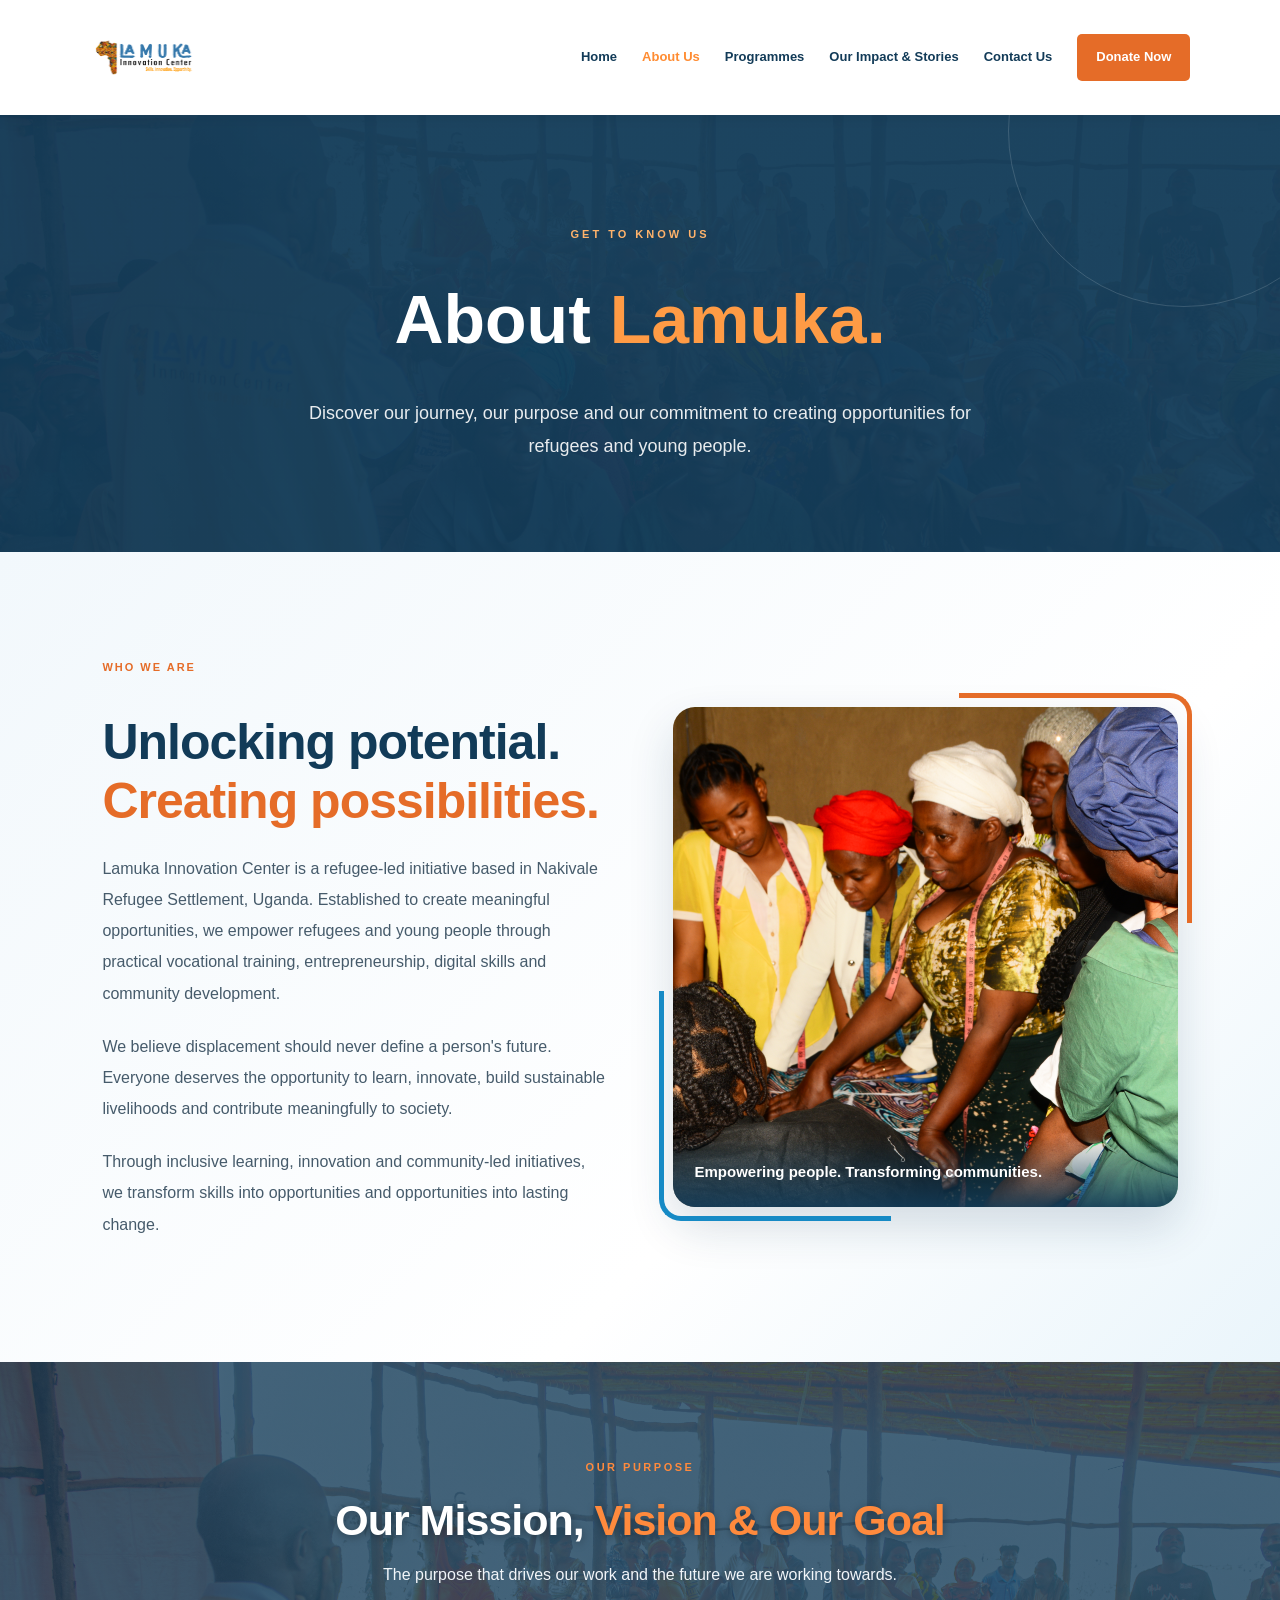
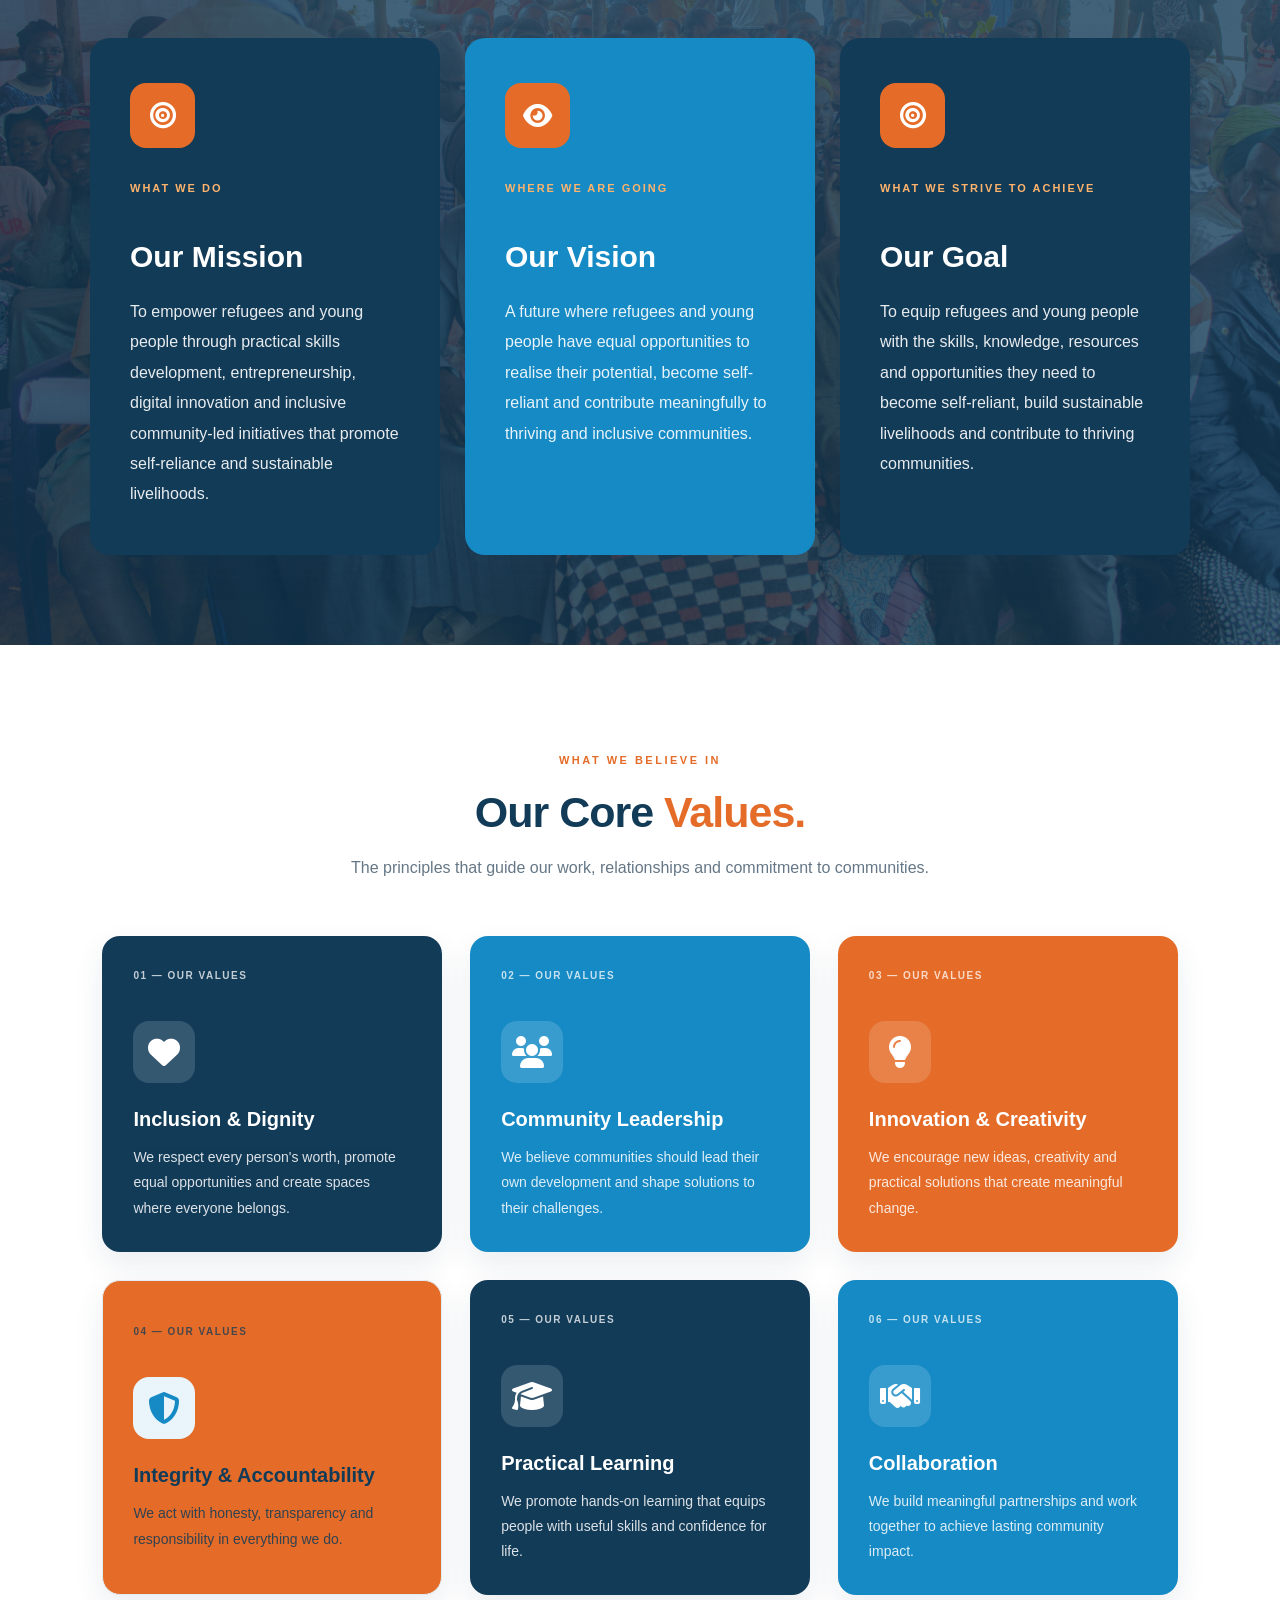
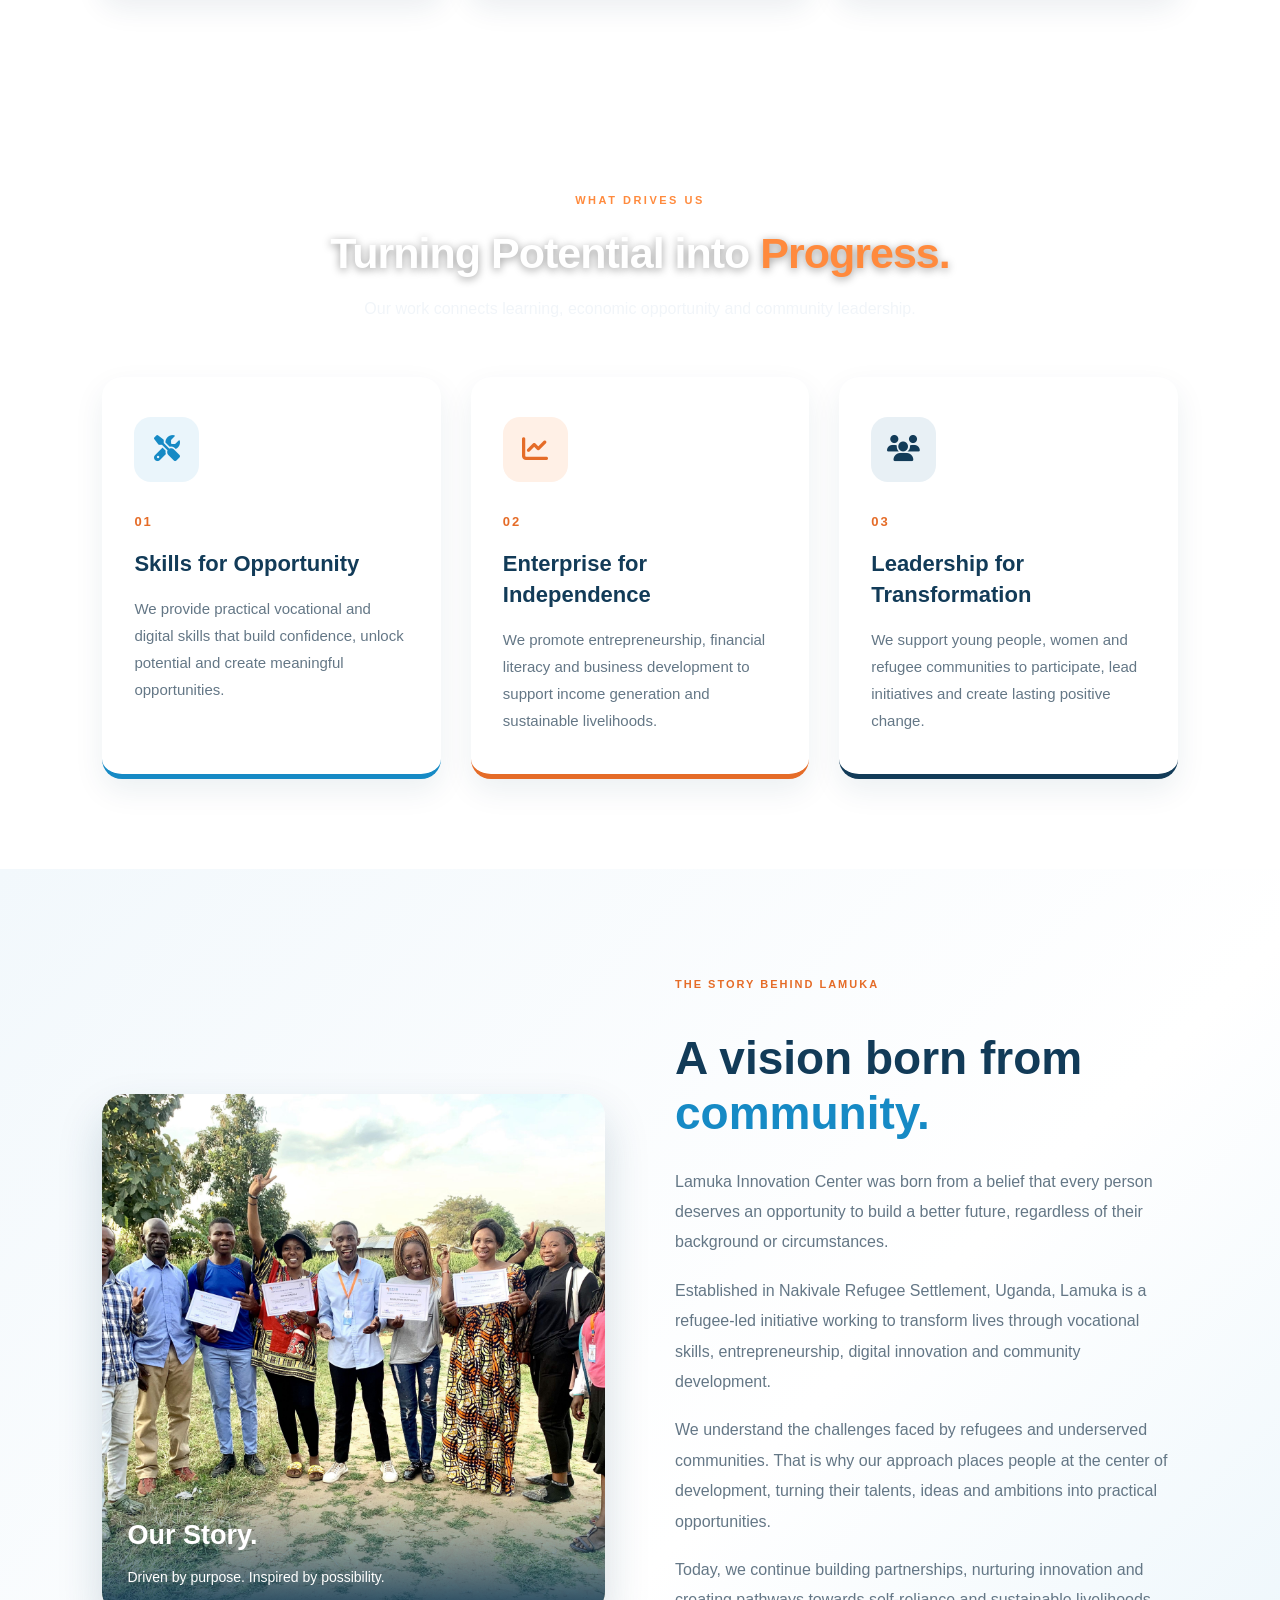
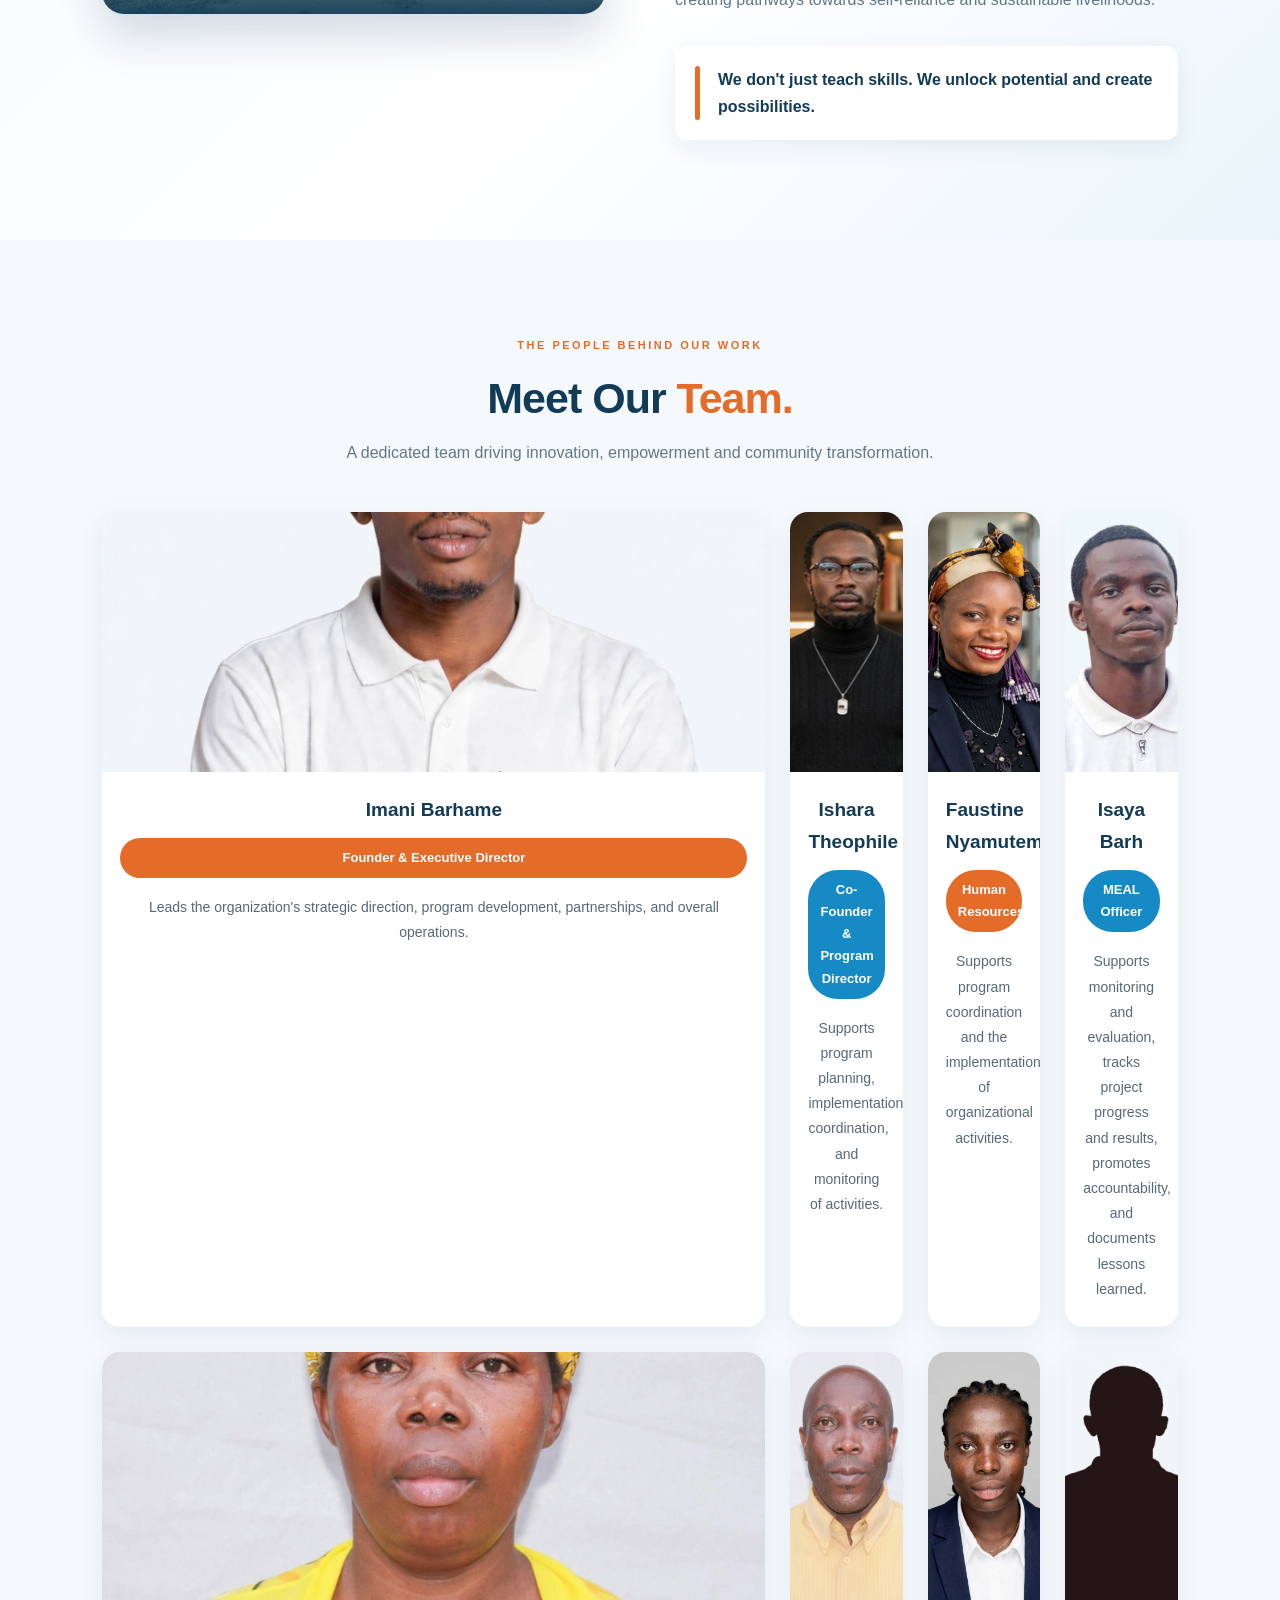
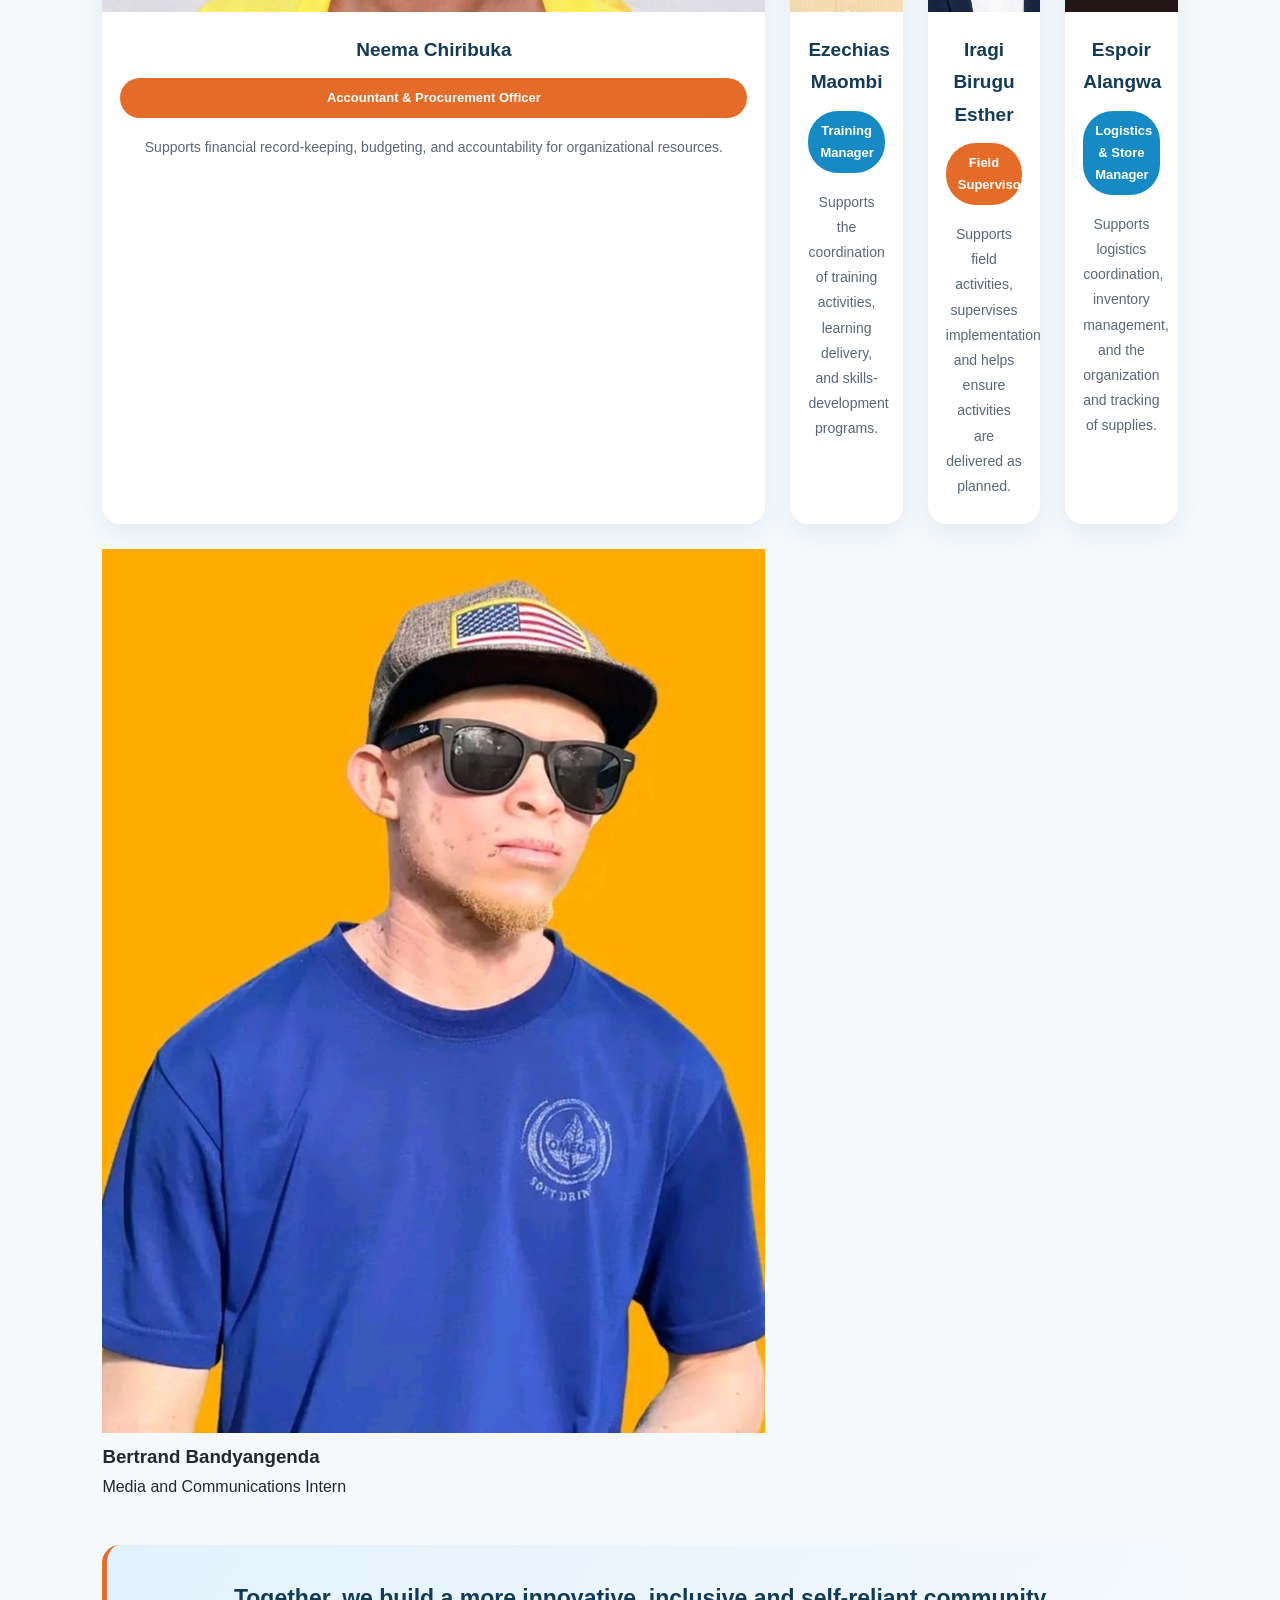
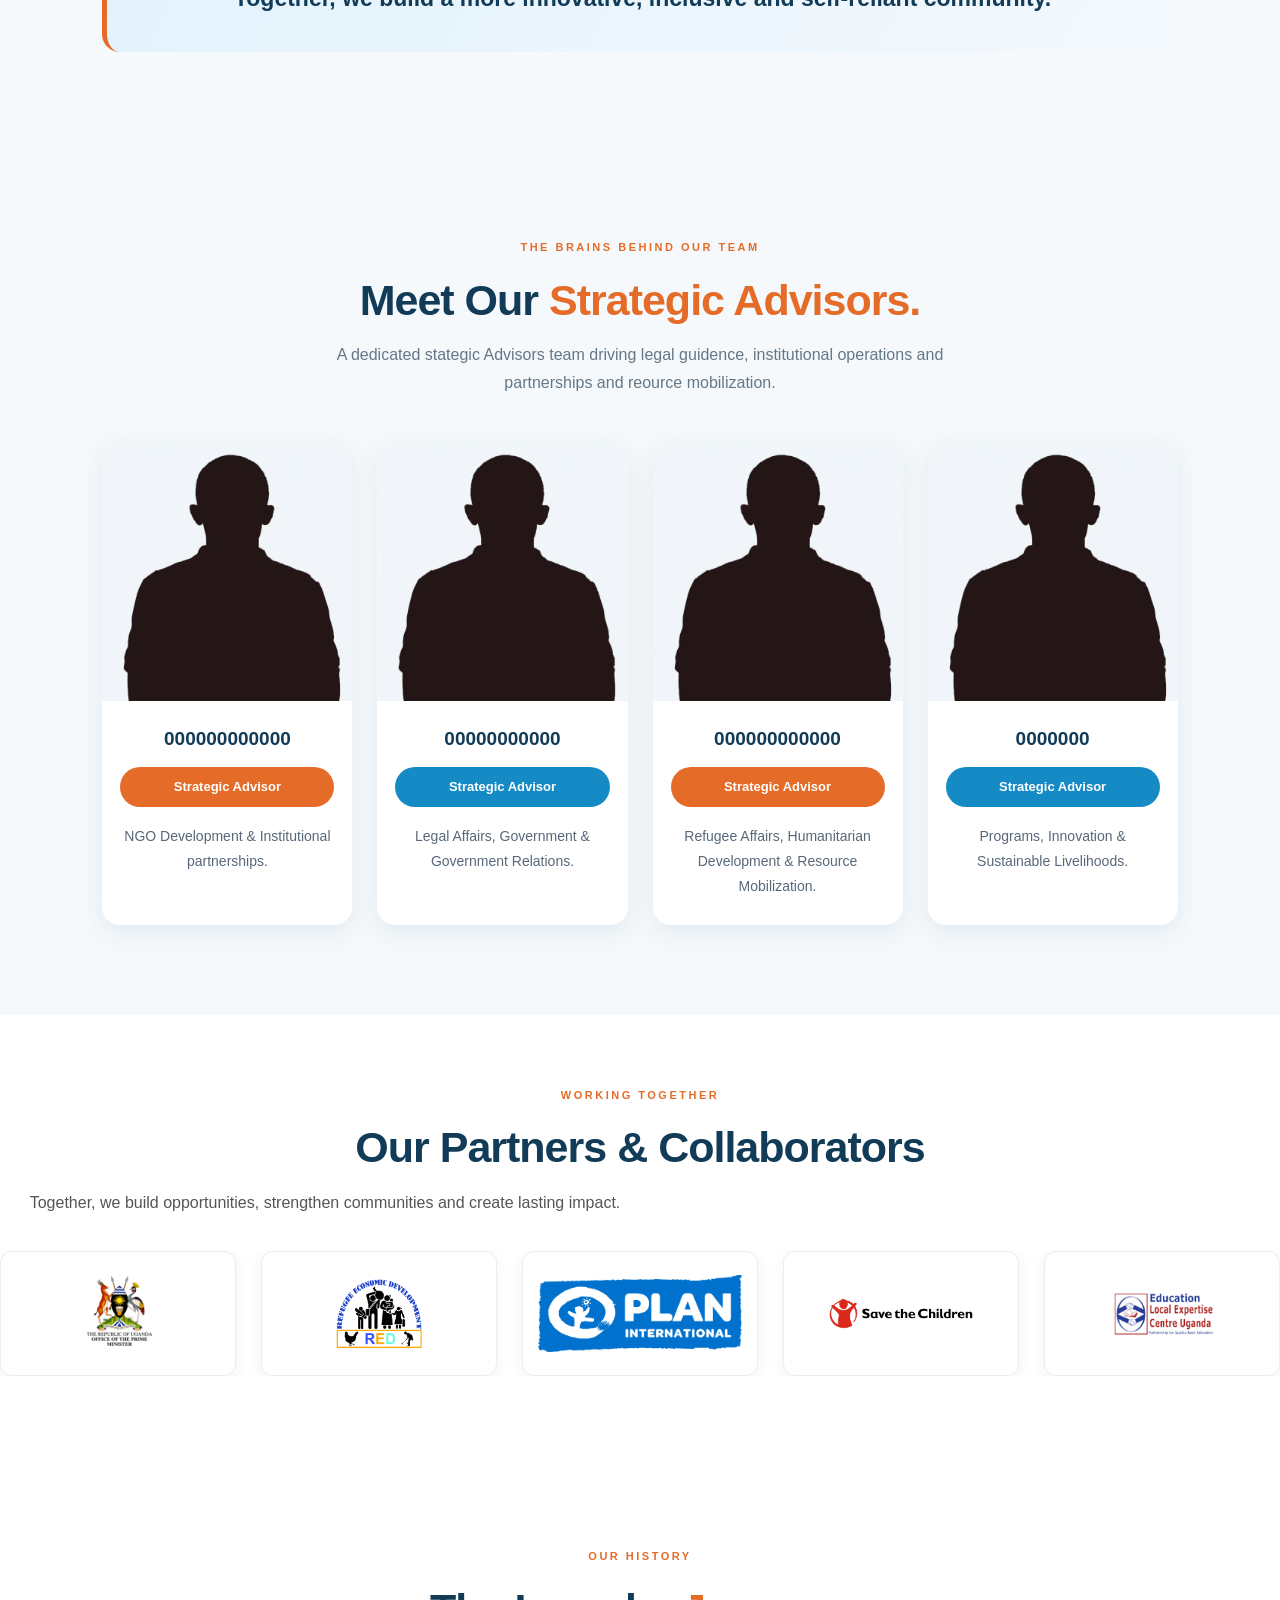
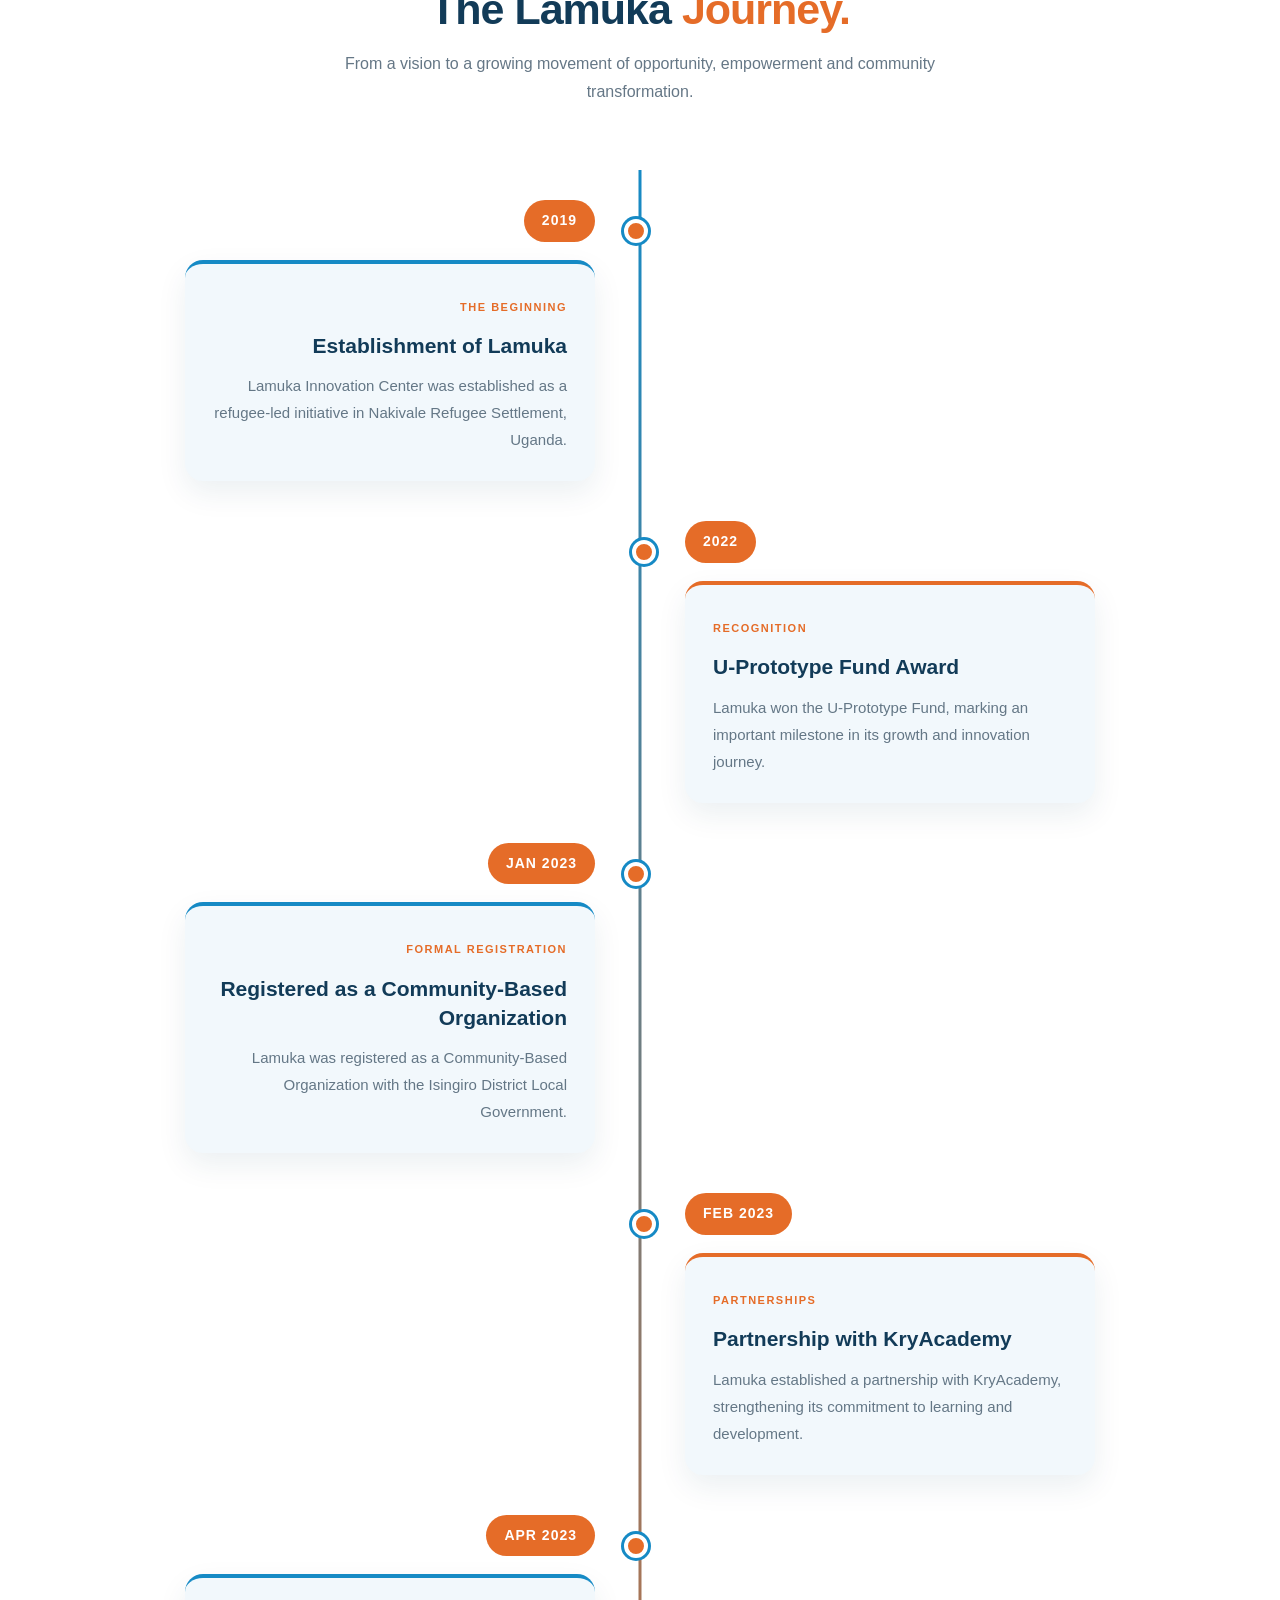
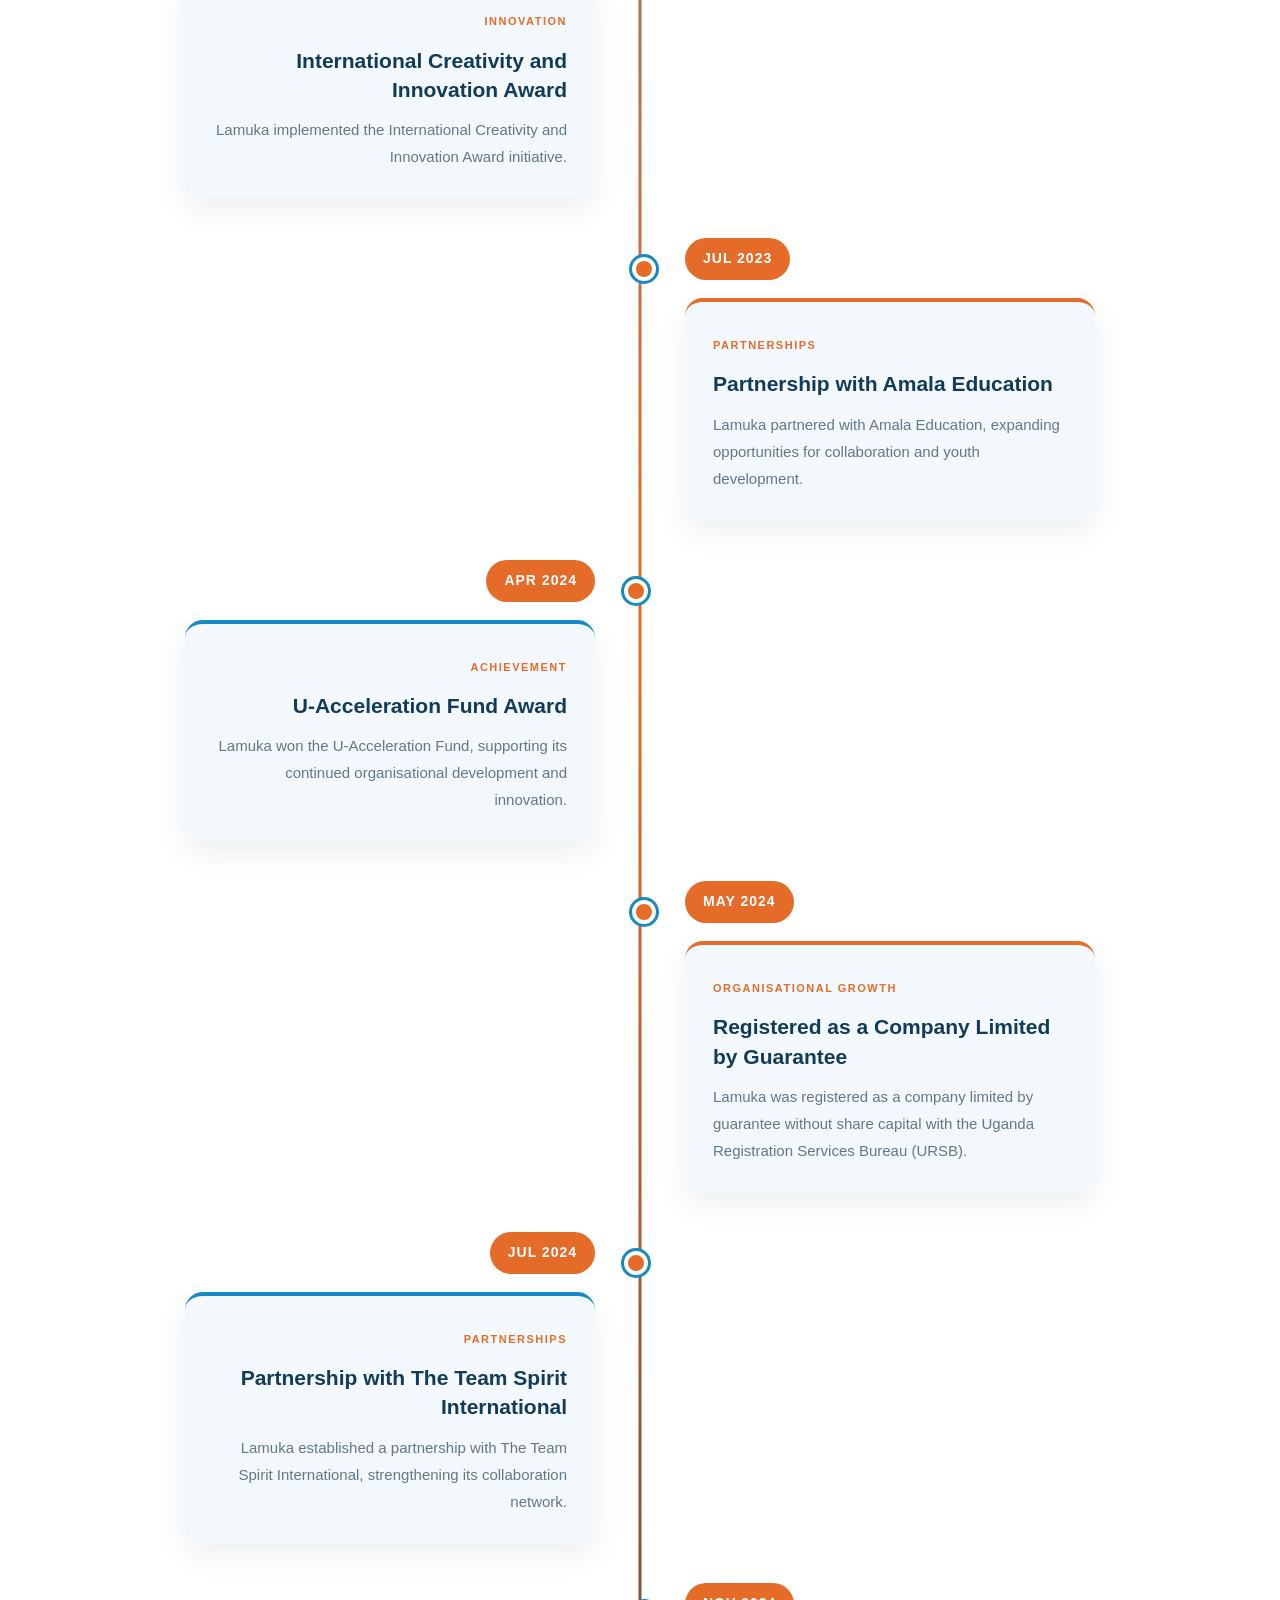
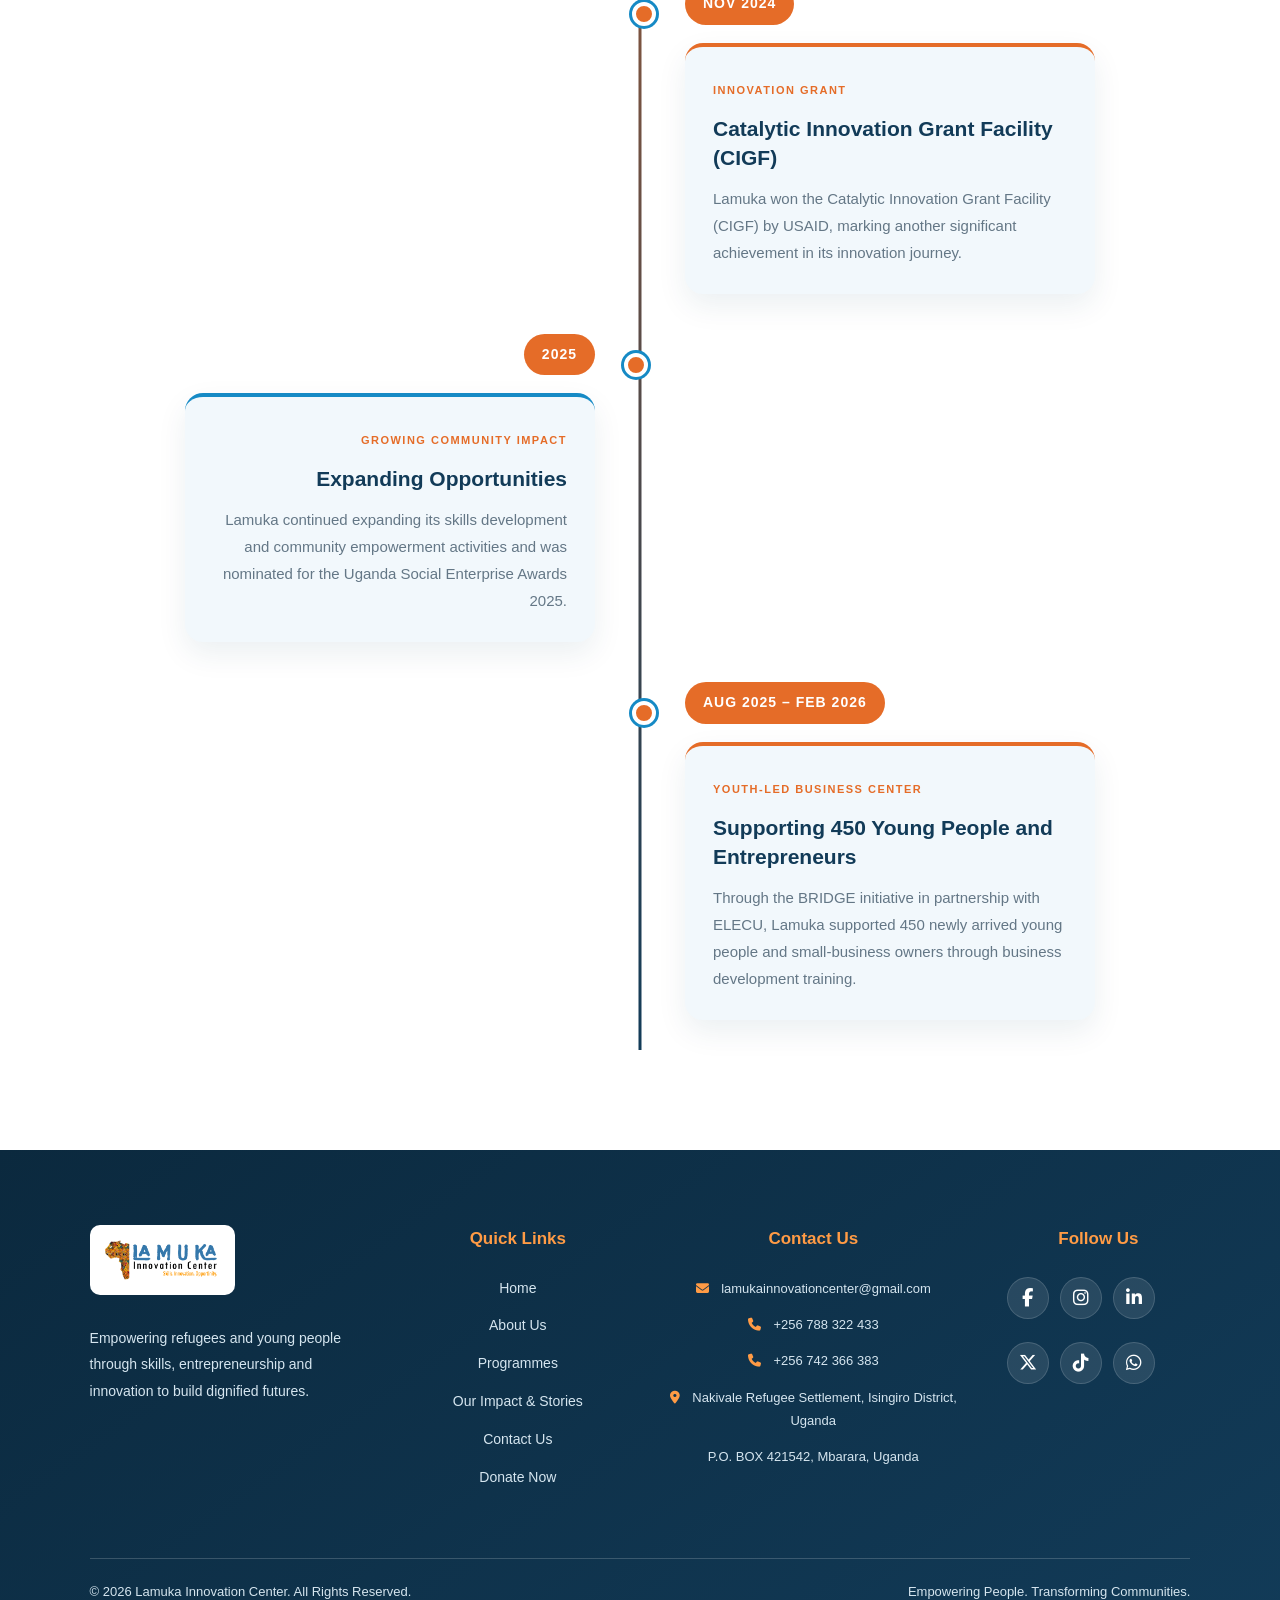
==== commit cd7dc896: "Update about.html" ====
--- a/pages/about.html
+++ b/pages/about.html
@@ -480,7 +480,7 @@
 
       <div class="team-member">
   <div class="team-member-image">
-    <img src="../Images/1787917499486.jpg"
+    <img src="../Images/1787917499486.jpeg"
          alt="Bertrand Bandyangenda">
   </div>
 
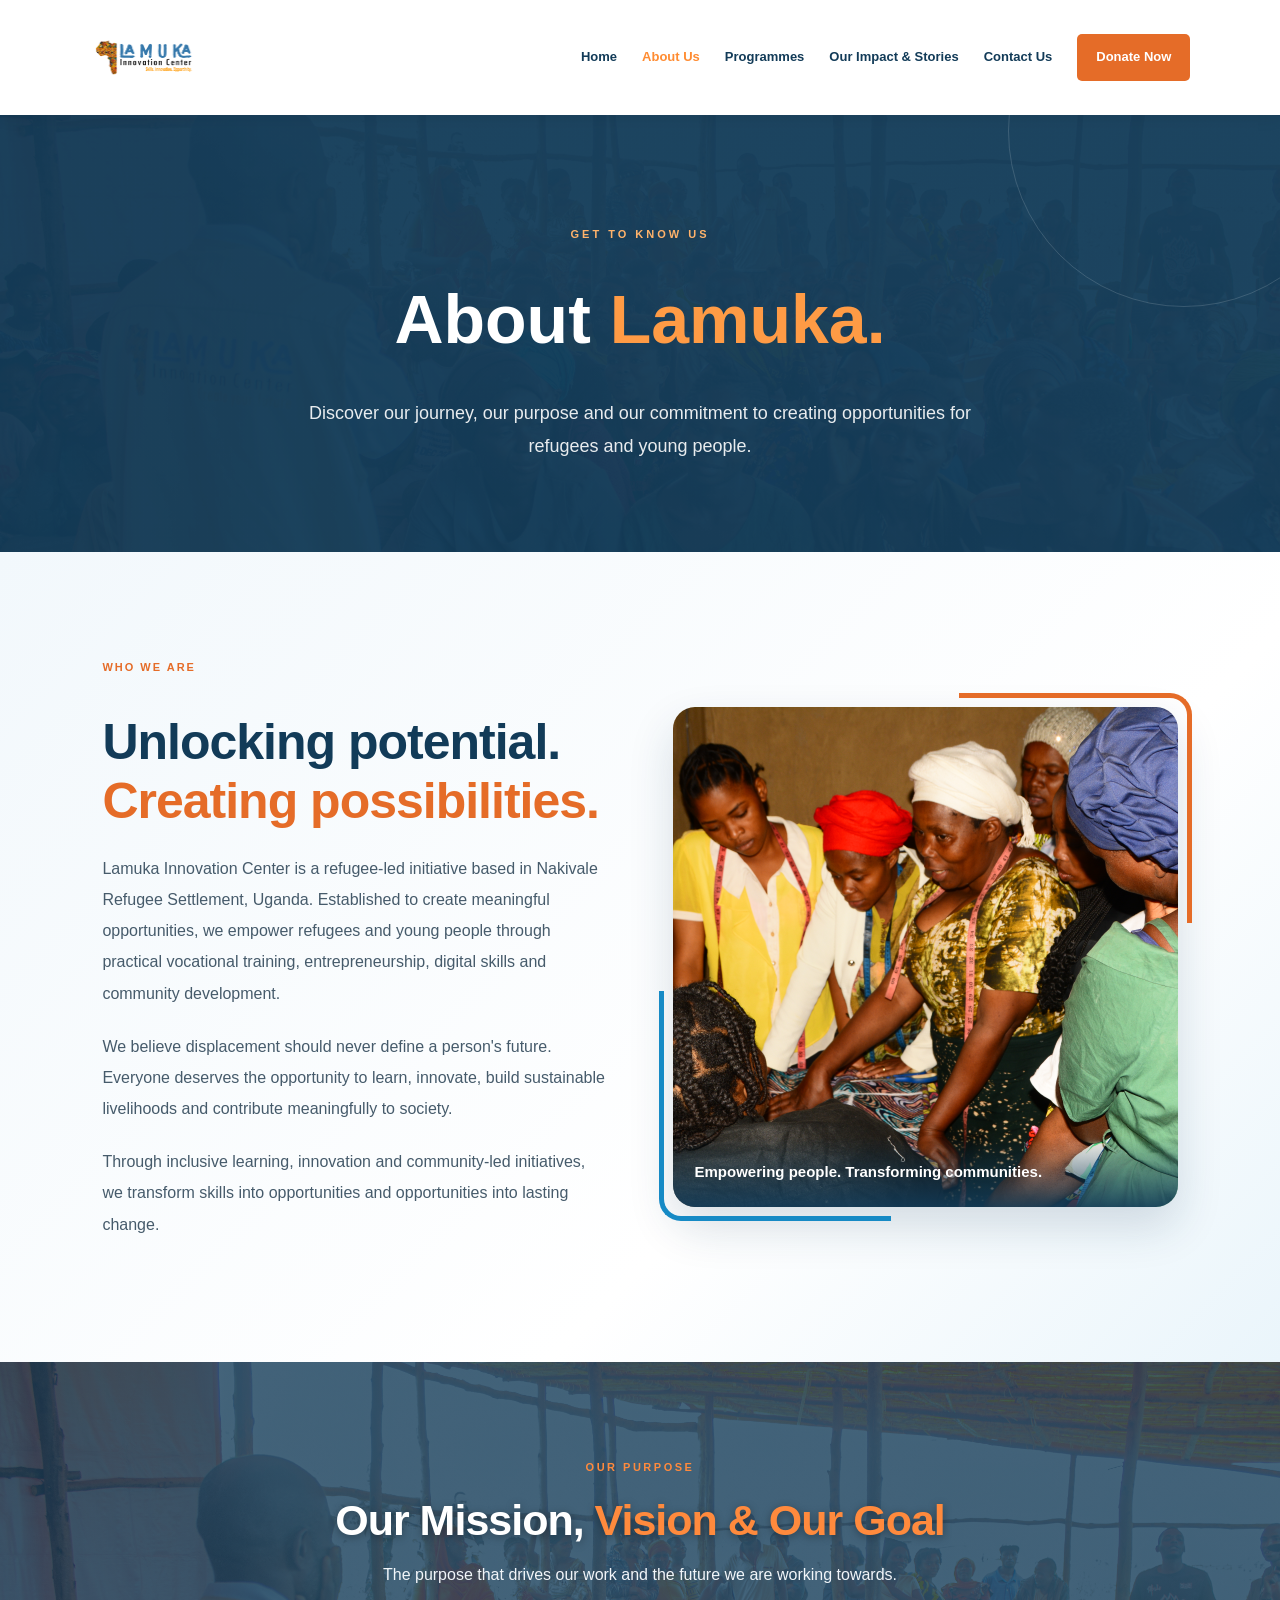
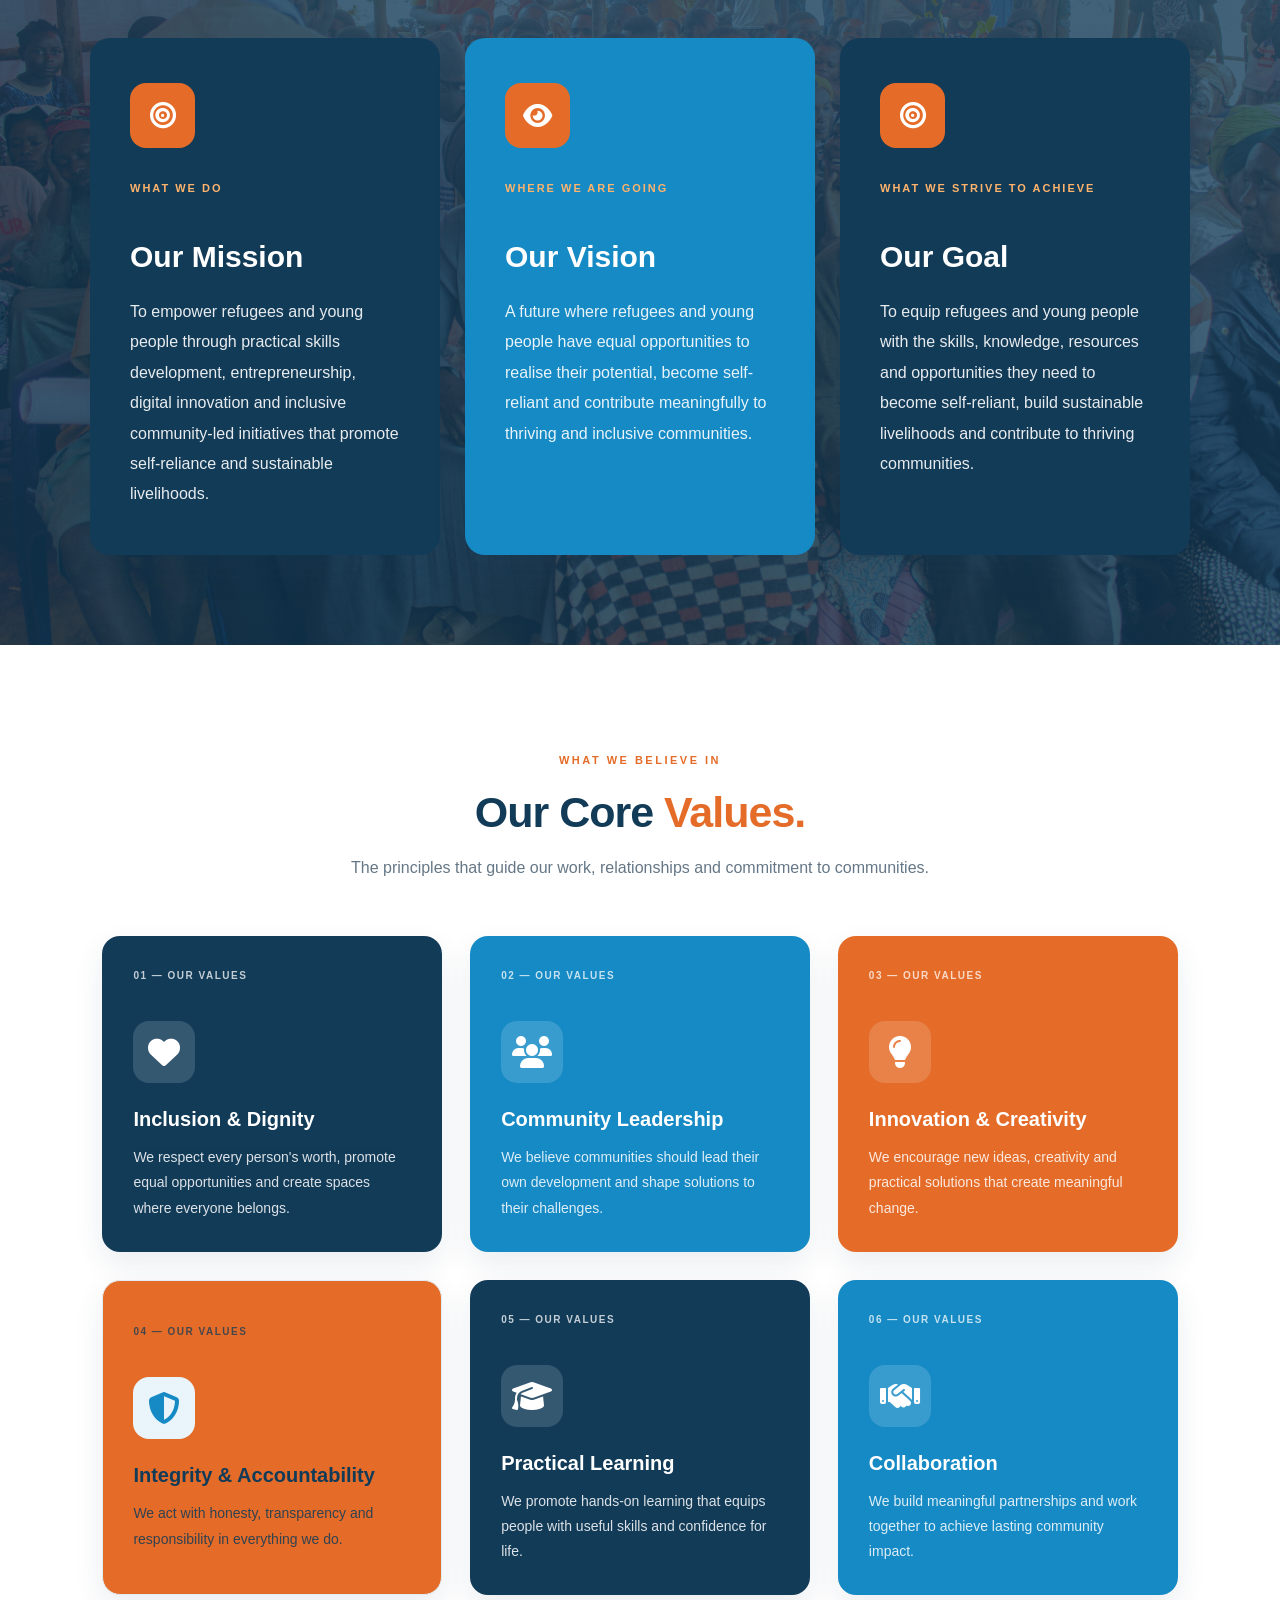
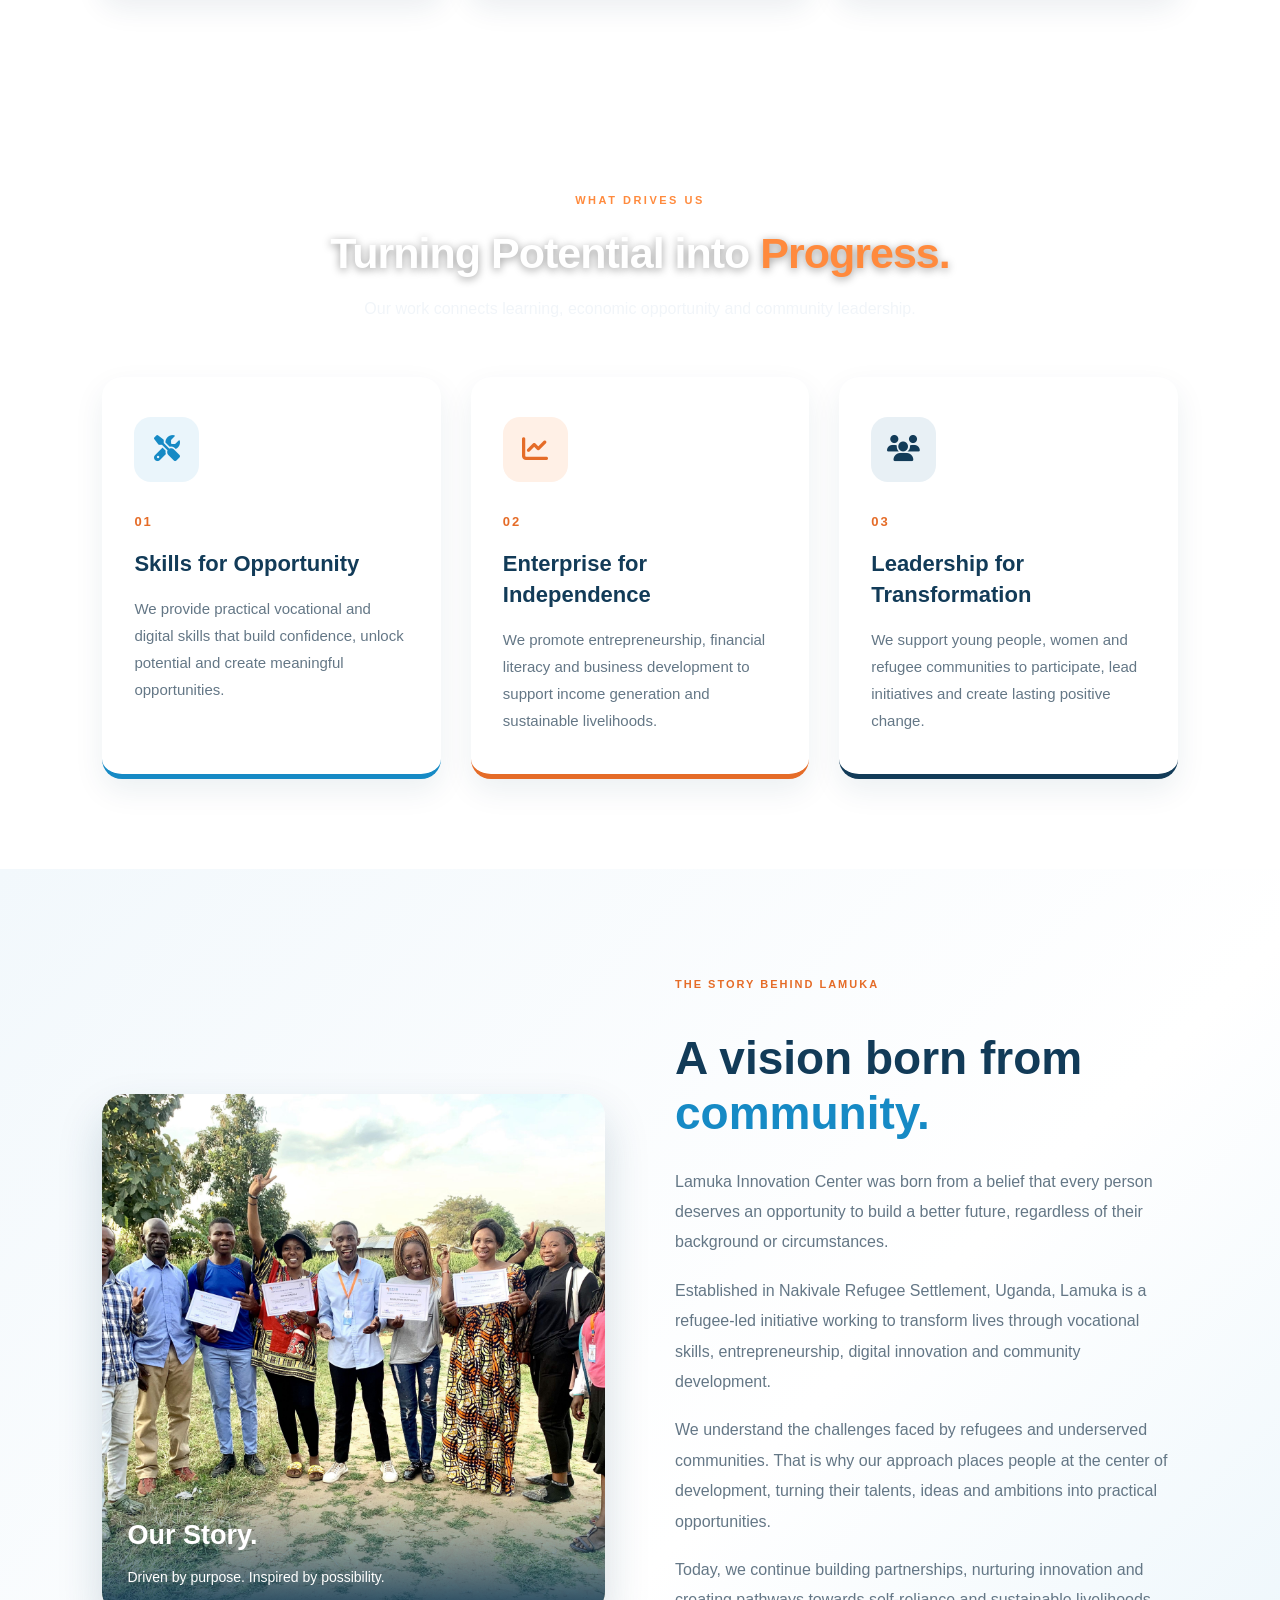
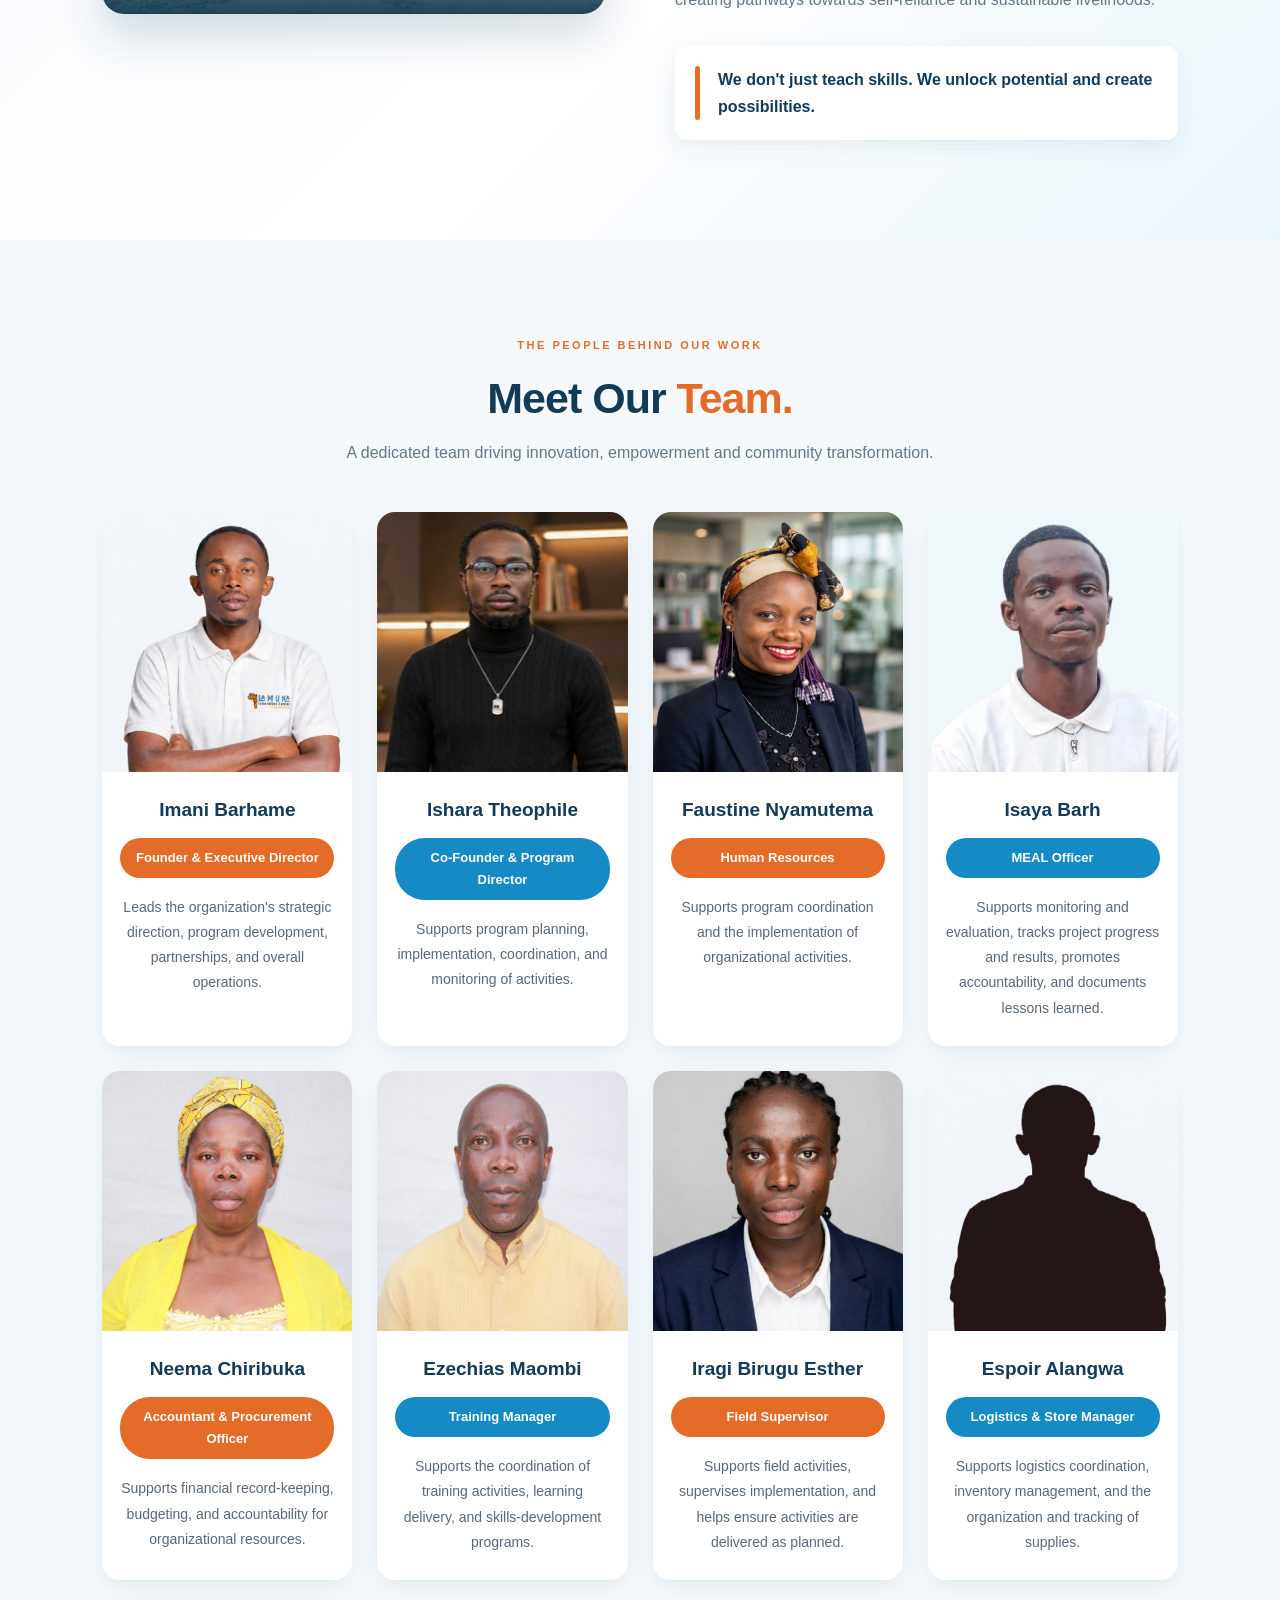
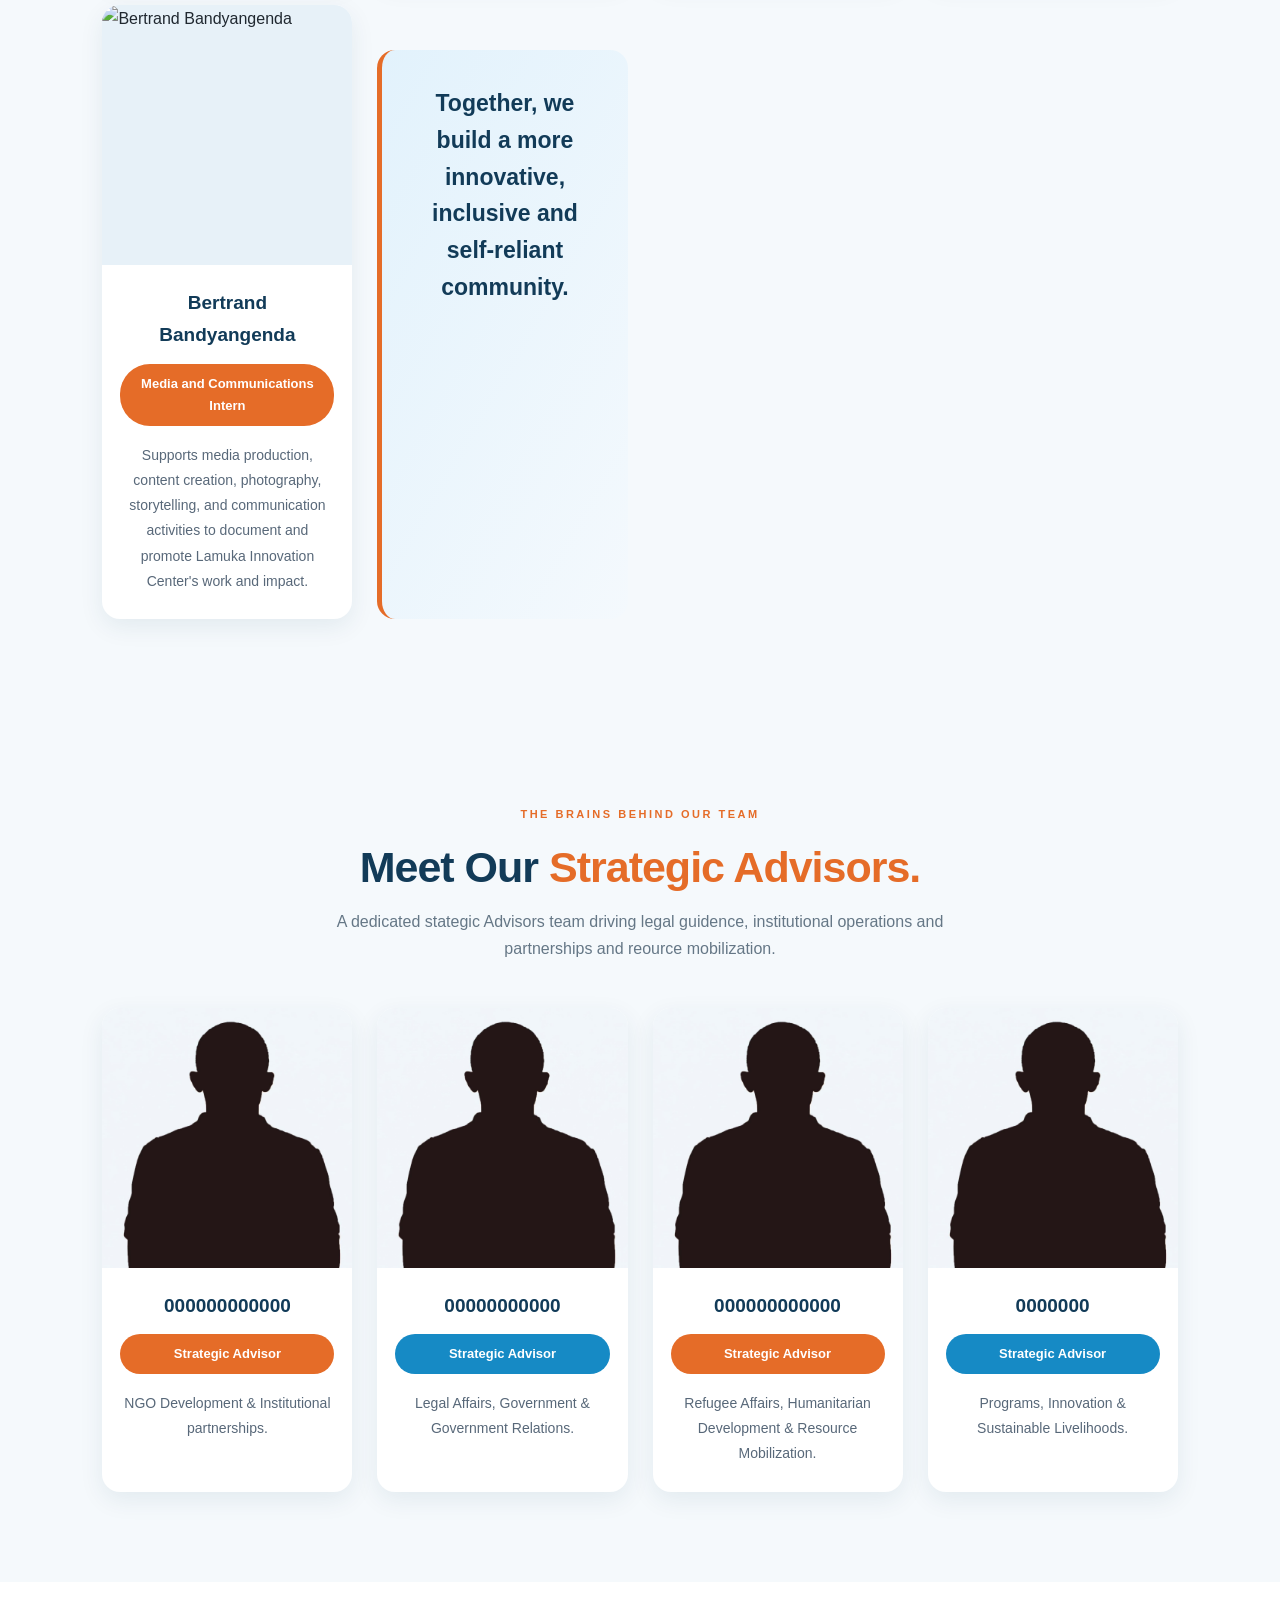
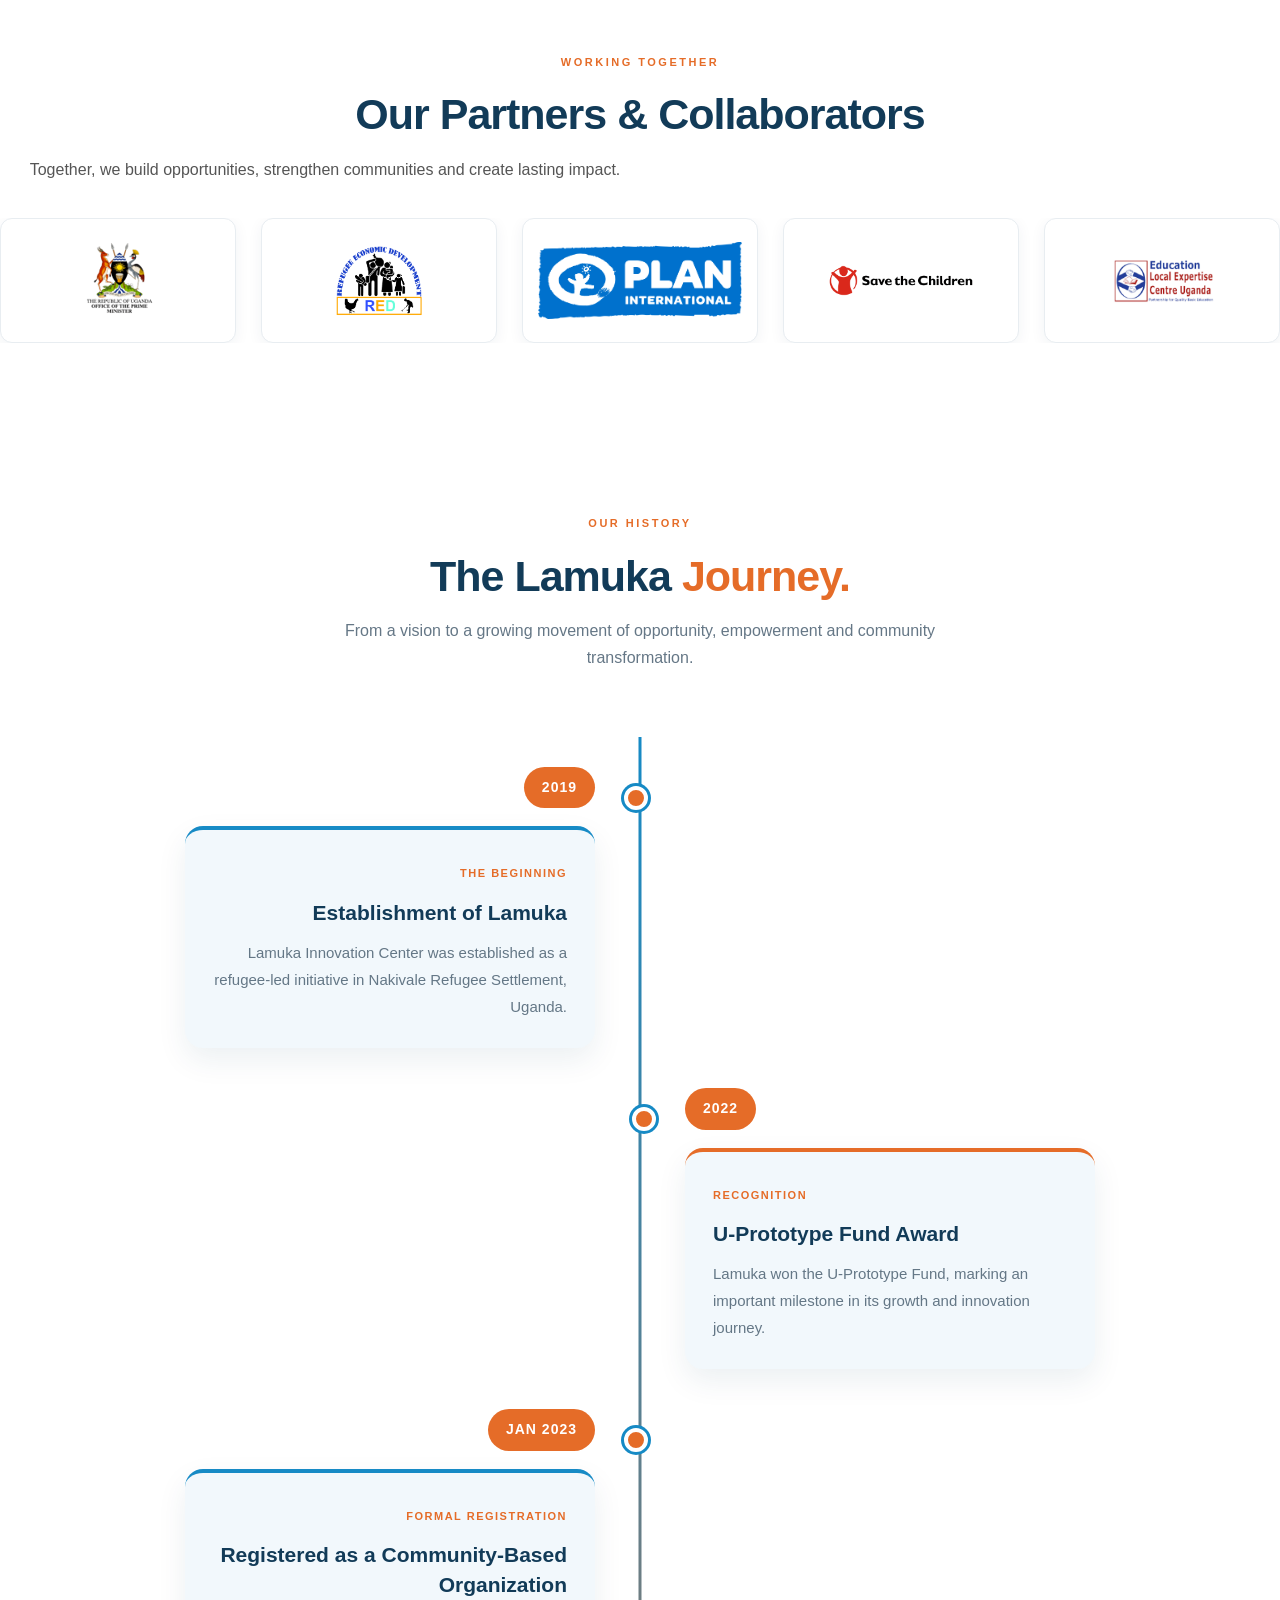
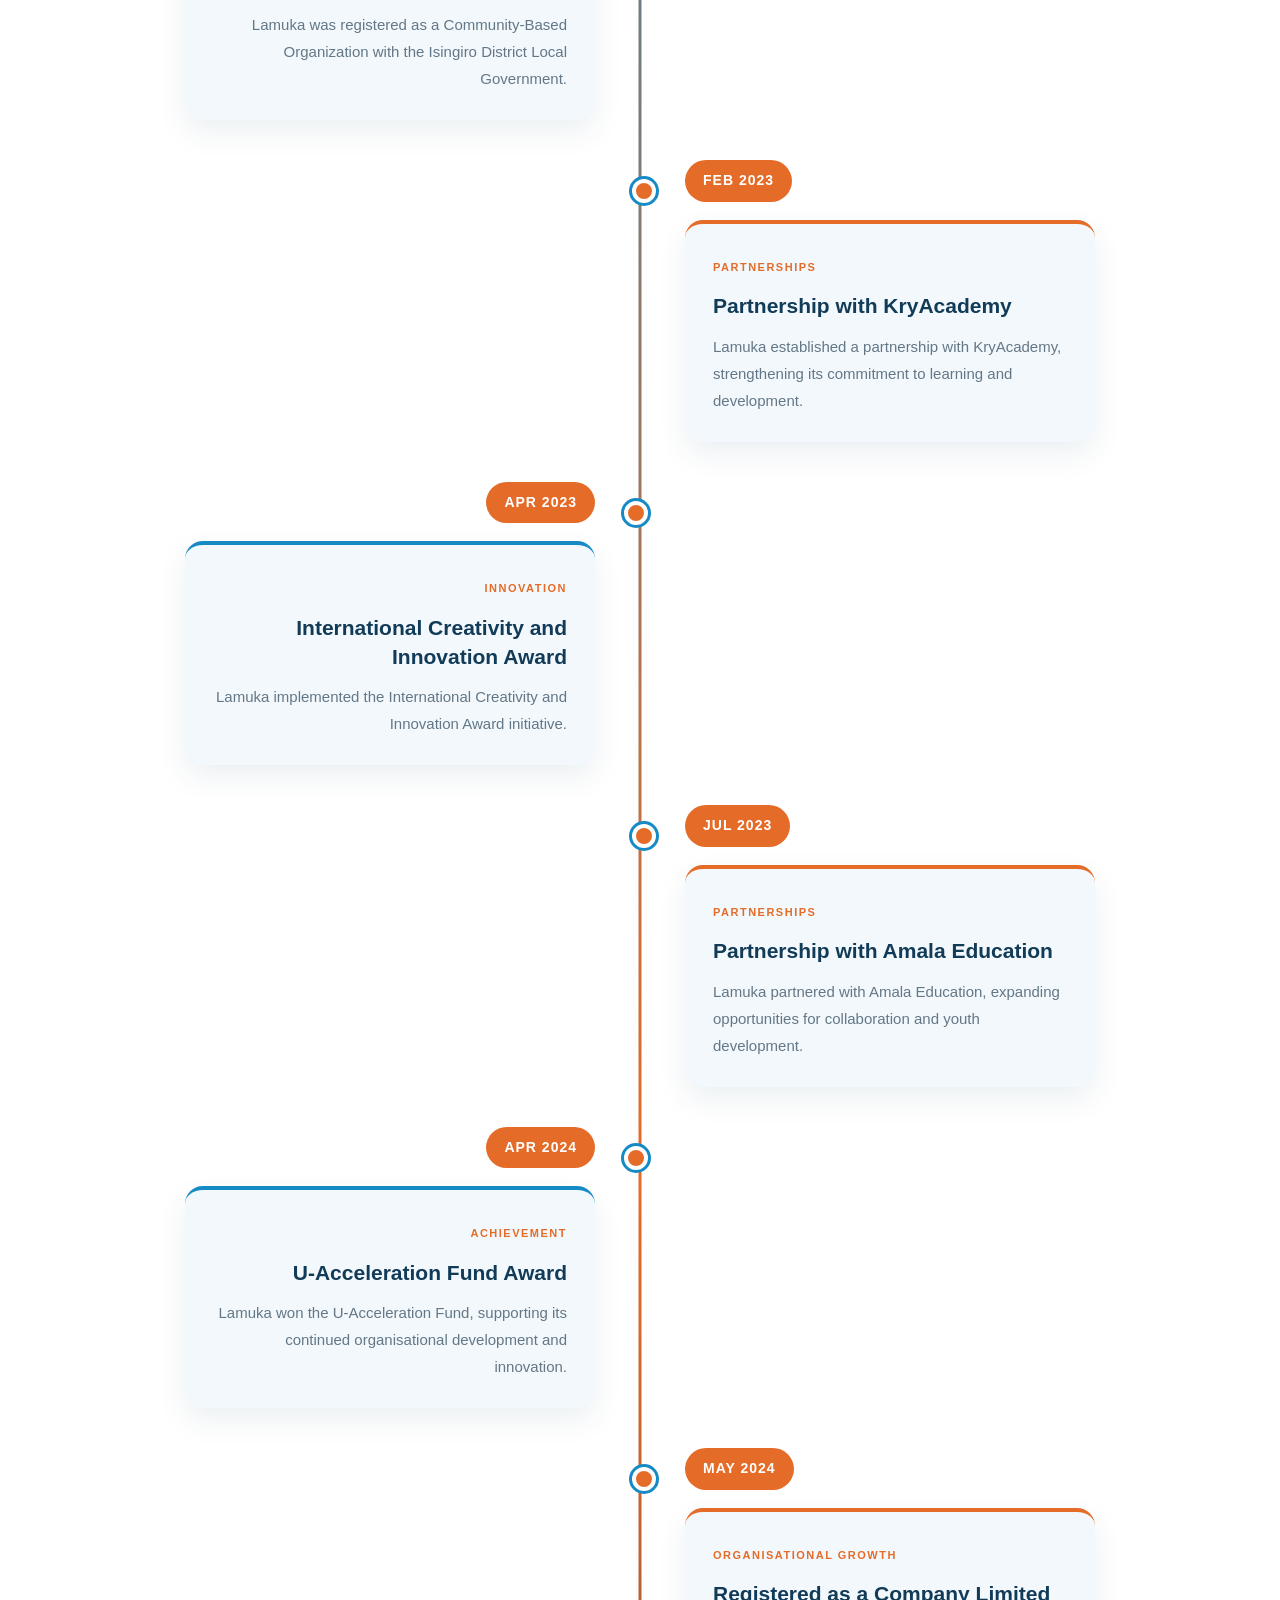
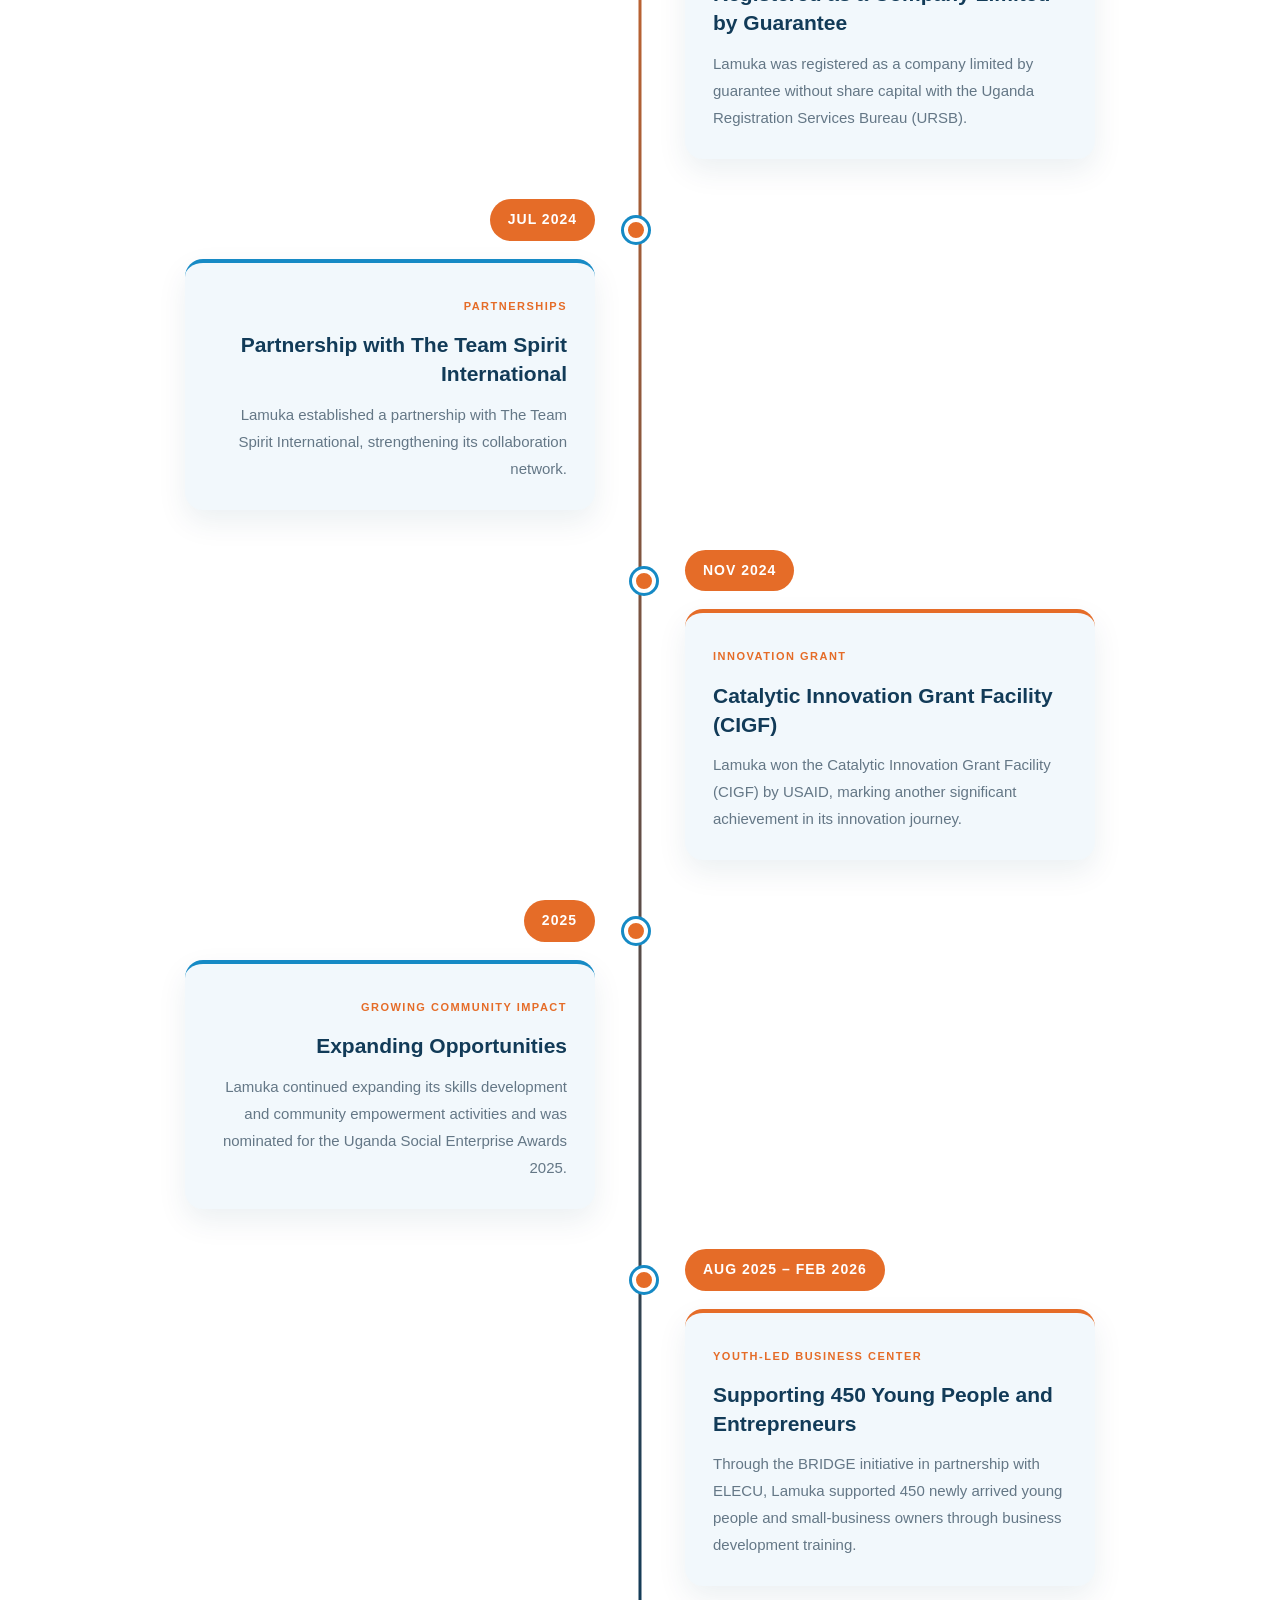
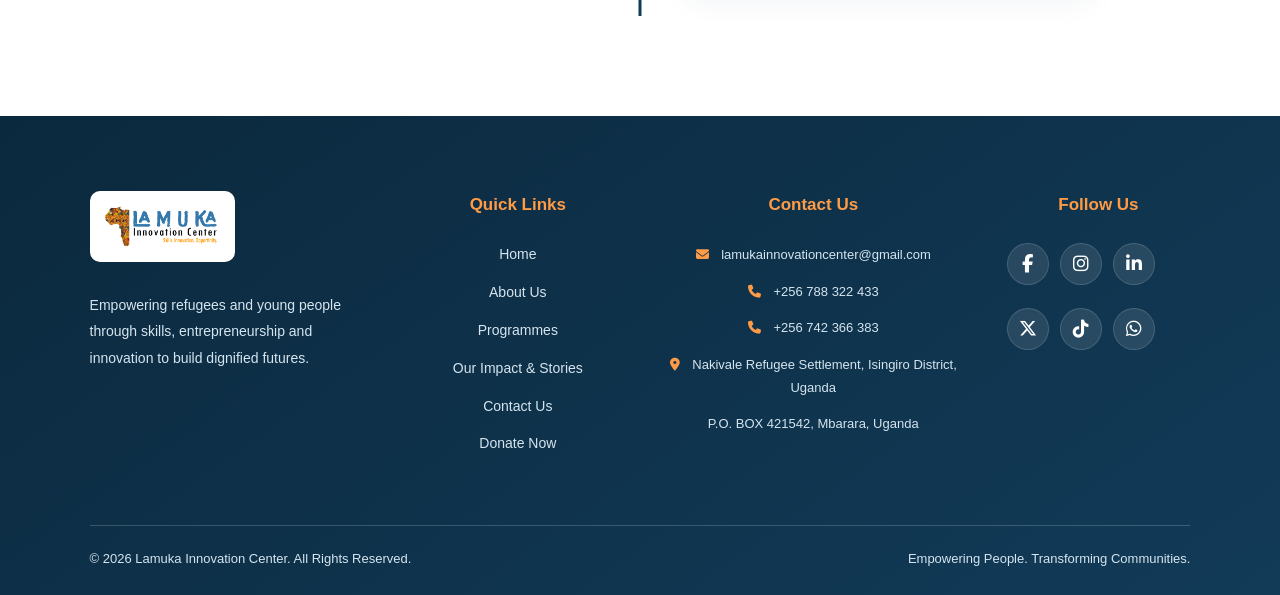
==== commit 1513a407: "Update about.html" ====
--- a/pages/about.html
+++ b/pages/about.html
@@ -478,20 +478,20 @@
         </div>
       </div>
 
-      <div class="team-member">
-  <div class="team-member-image">
-    <img src="../Images/1787917499486.jpeg"
-         alt="Bertrand Bandyangenda">
+      
+<!-- TEAM MEMBER: BERTRAND BANDYANGENDA -->
+<div class="team-card">
+  <div class="team-photo">
+    <img src="../Images/1787917499486.jpg" alt="Bertrand Bandyangenda">
   </div>
-
-  <div class="team-member-info">
+  <div class="team-info">
     <h3>Bertrand Bandyangenda</h3>
-    <p>Media and Communications Intern</p>
+    <span class="team-role">Media and Communications Intern</span>
+    <p>Supports media production, content creation, photography, storytelling, and communication activities to document and promote Lamuka Innovation Center's work and impact.</p>
   </div>
 </div>
 
-    </div>
-  
+
     <div class="team-message">
       <h3>Together, we build a more innovative, inclusive and self-reliant community.</h3>
     </div>
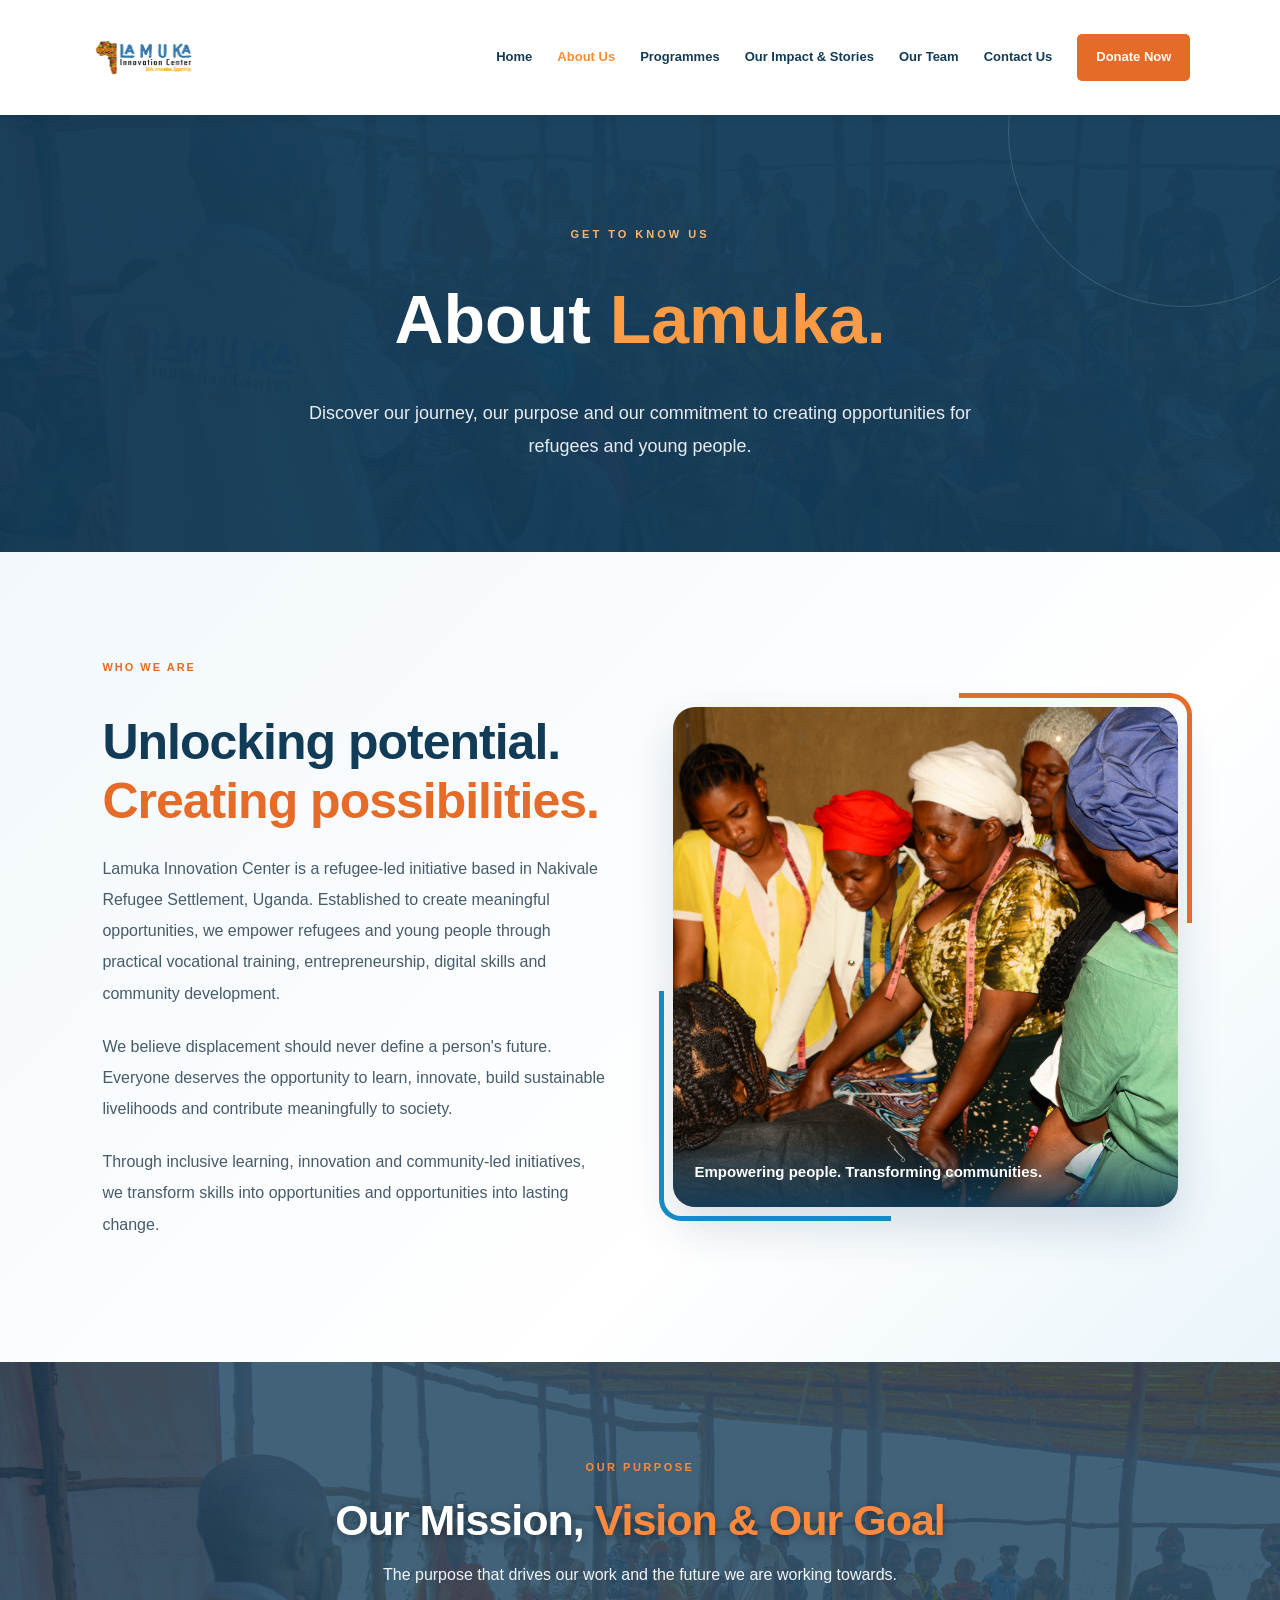
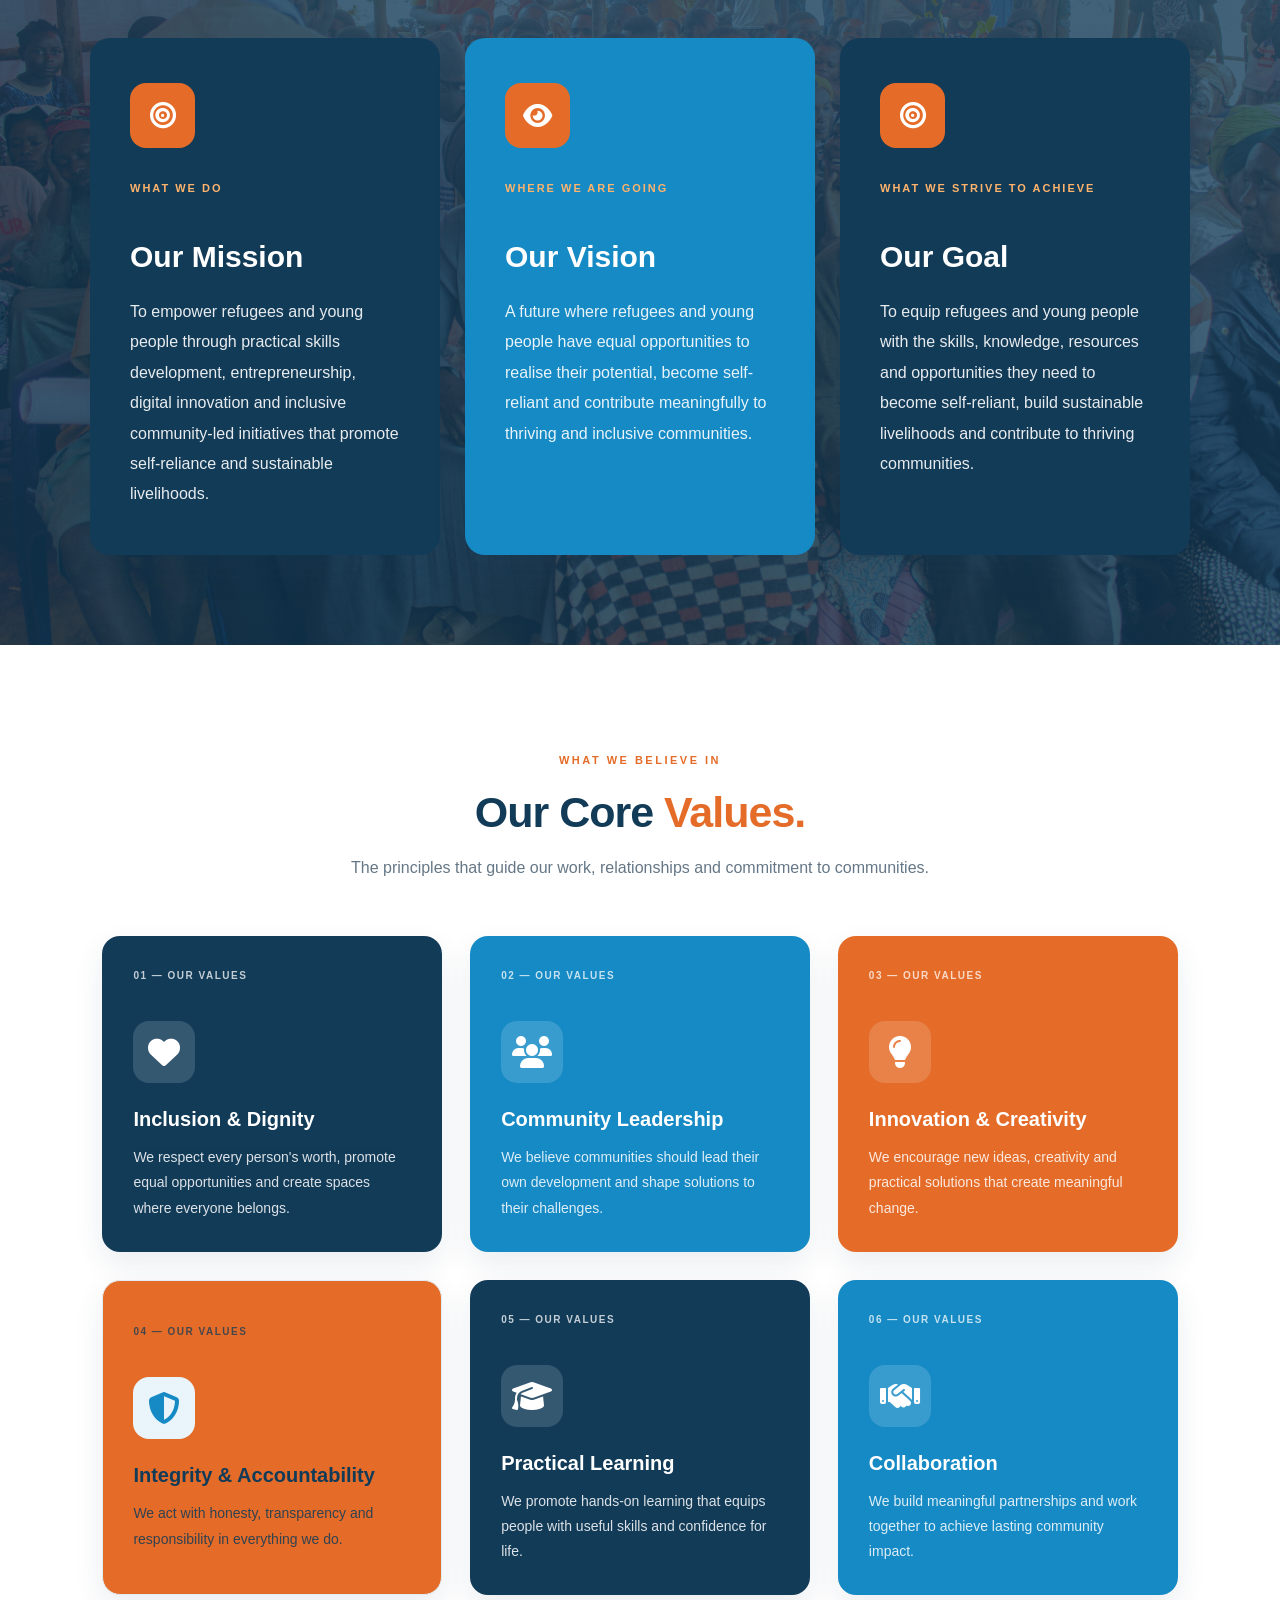
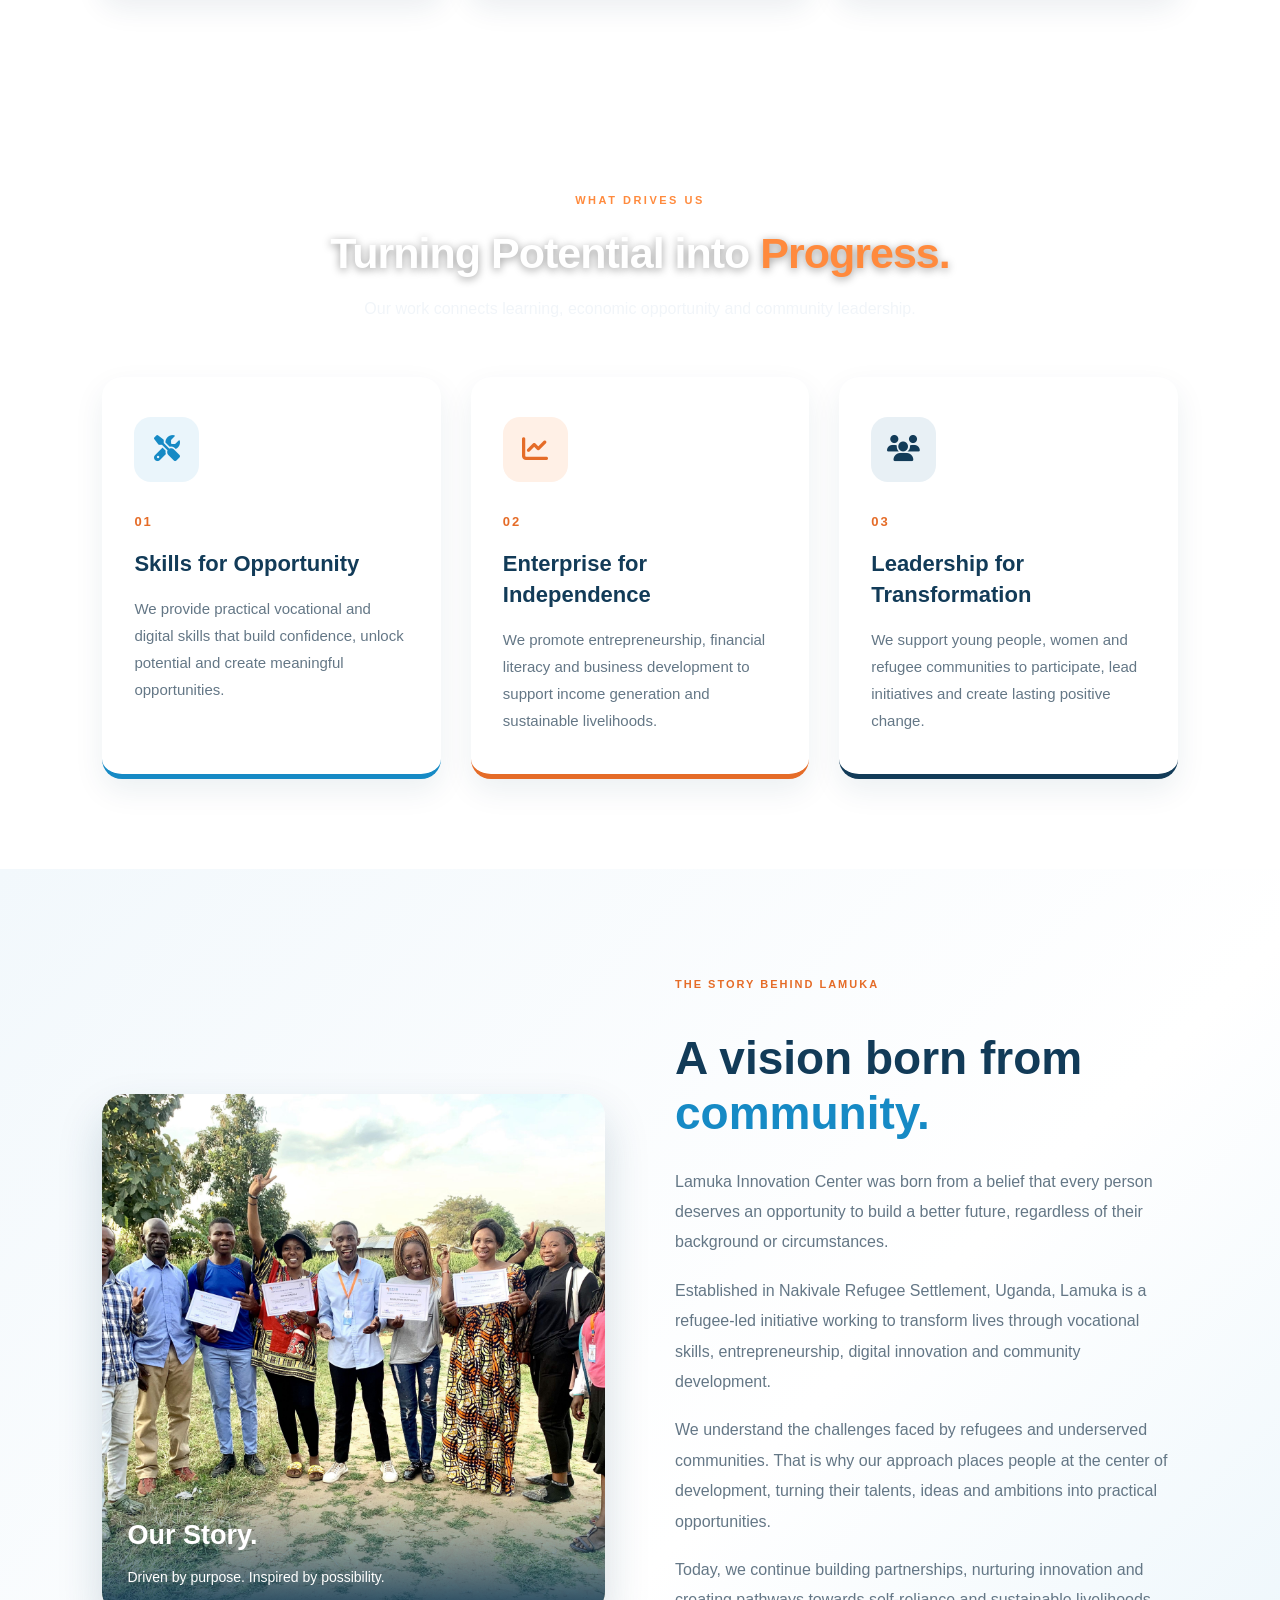
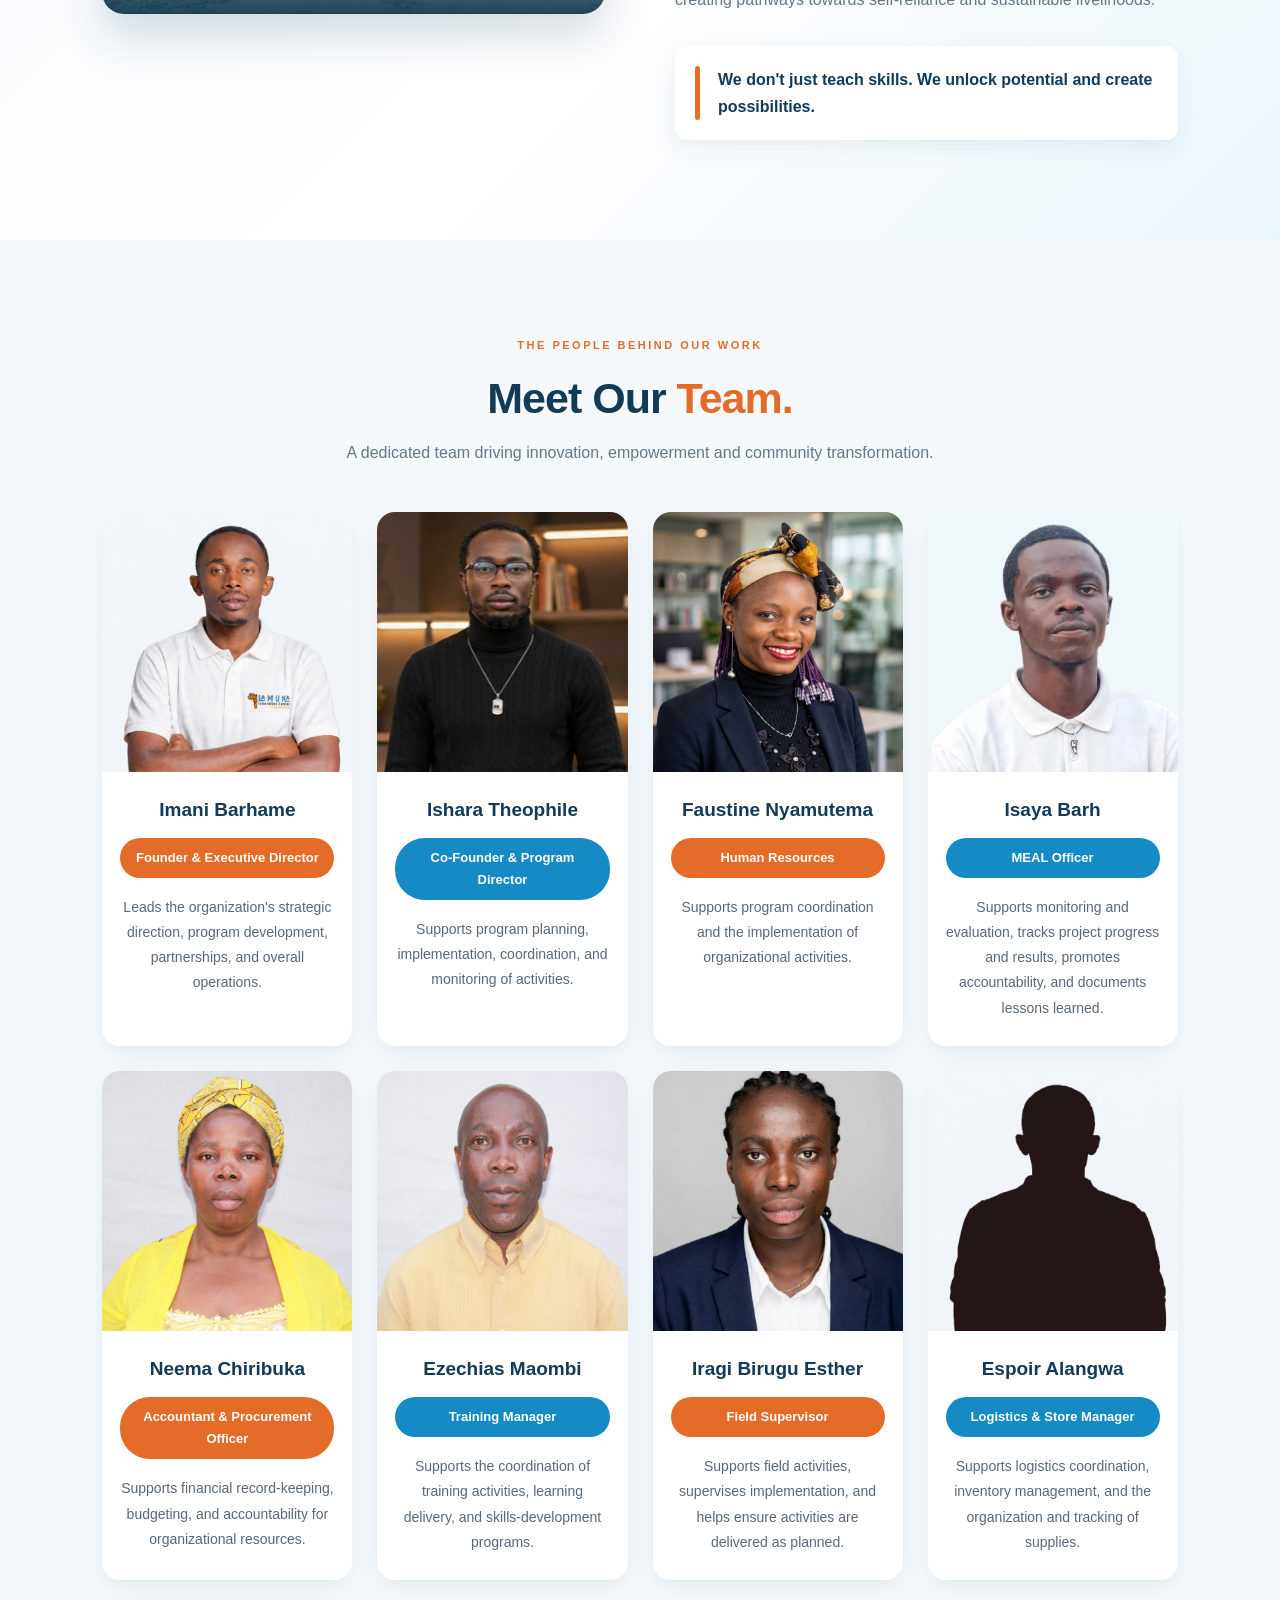
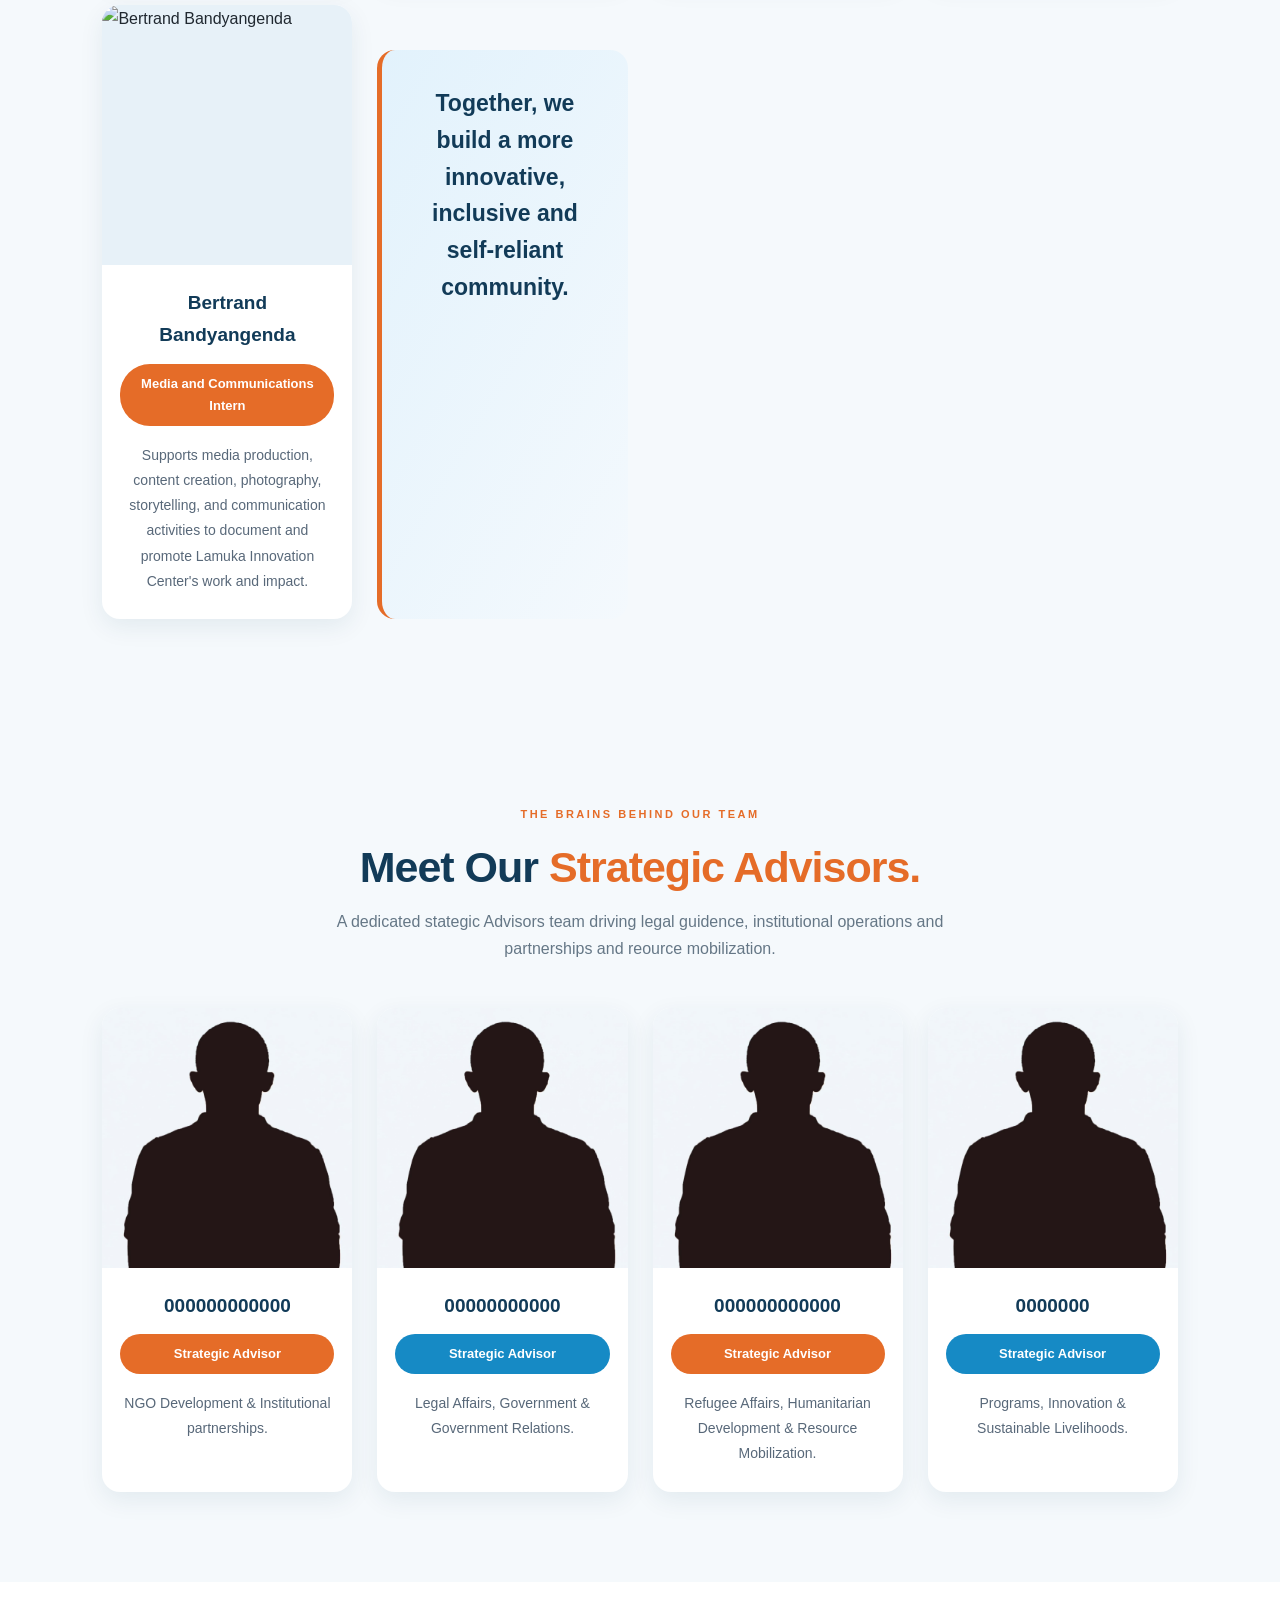
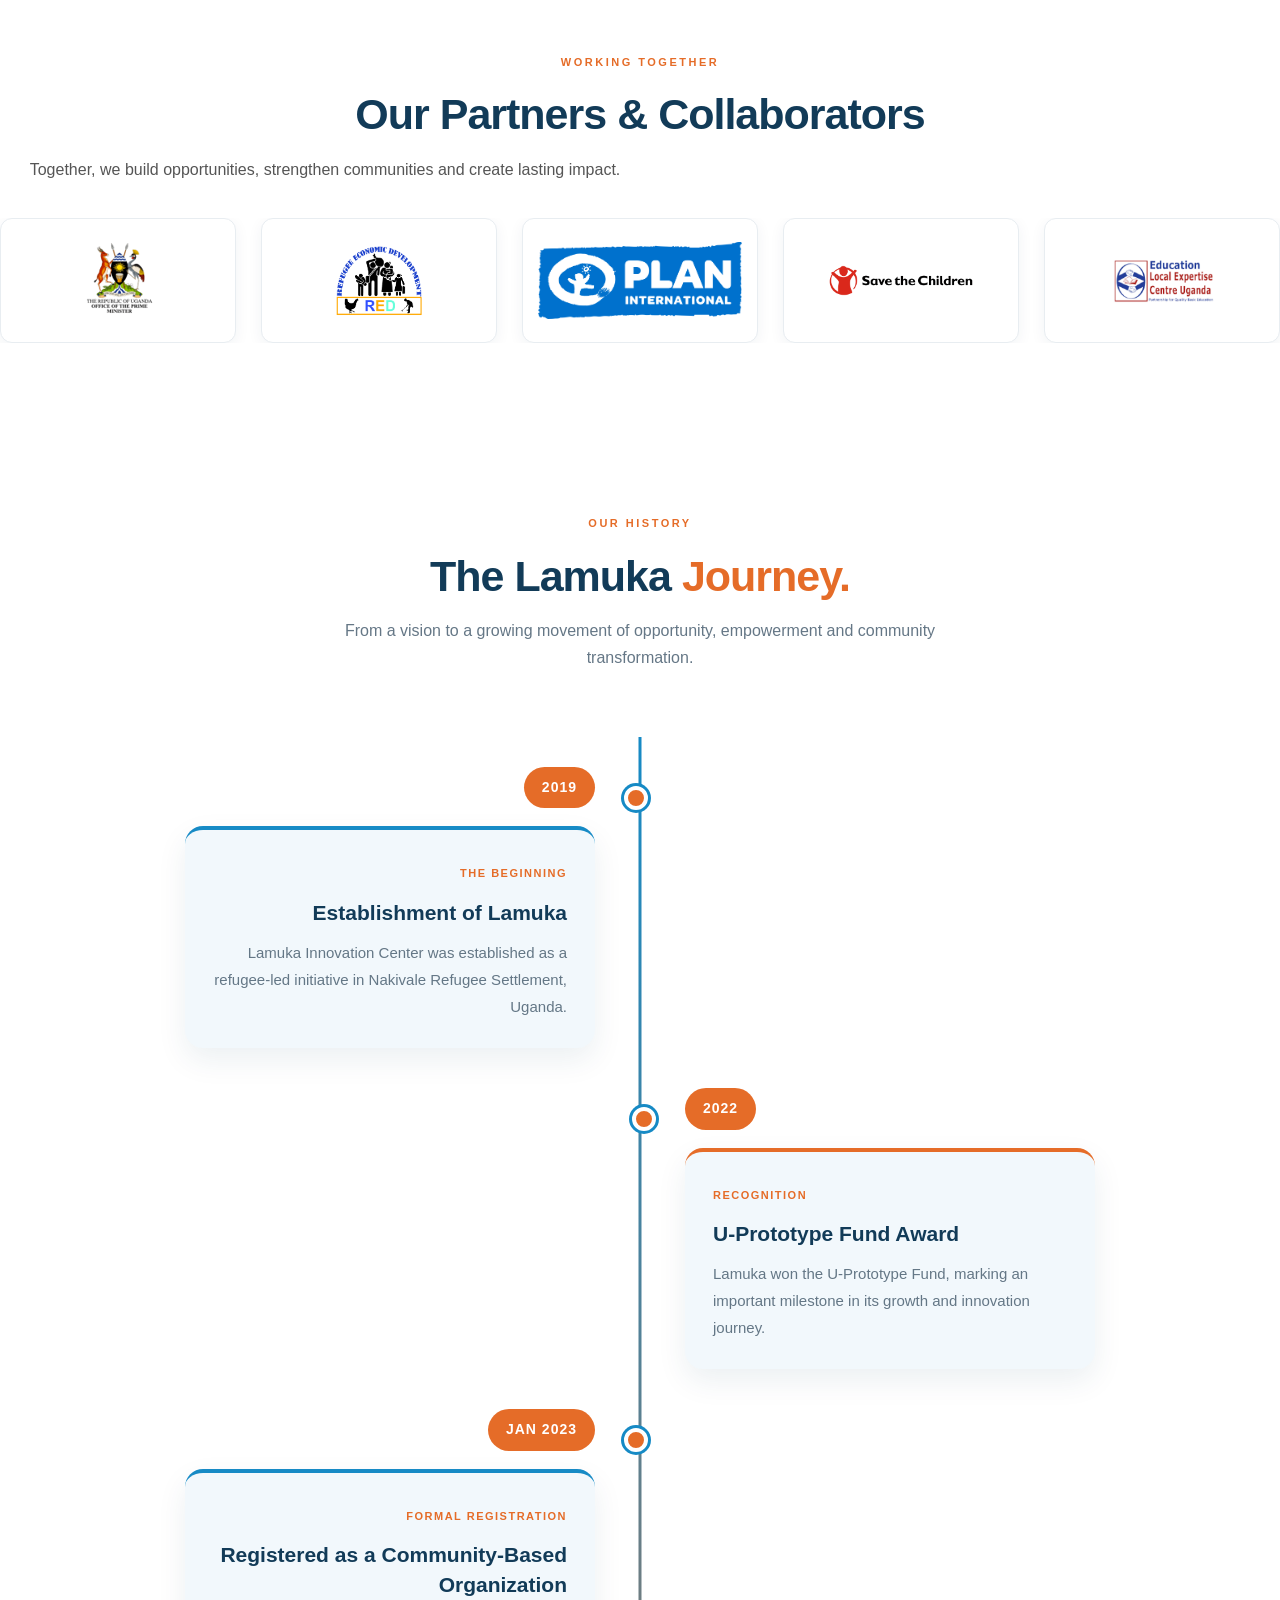
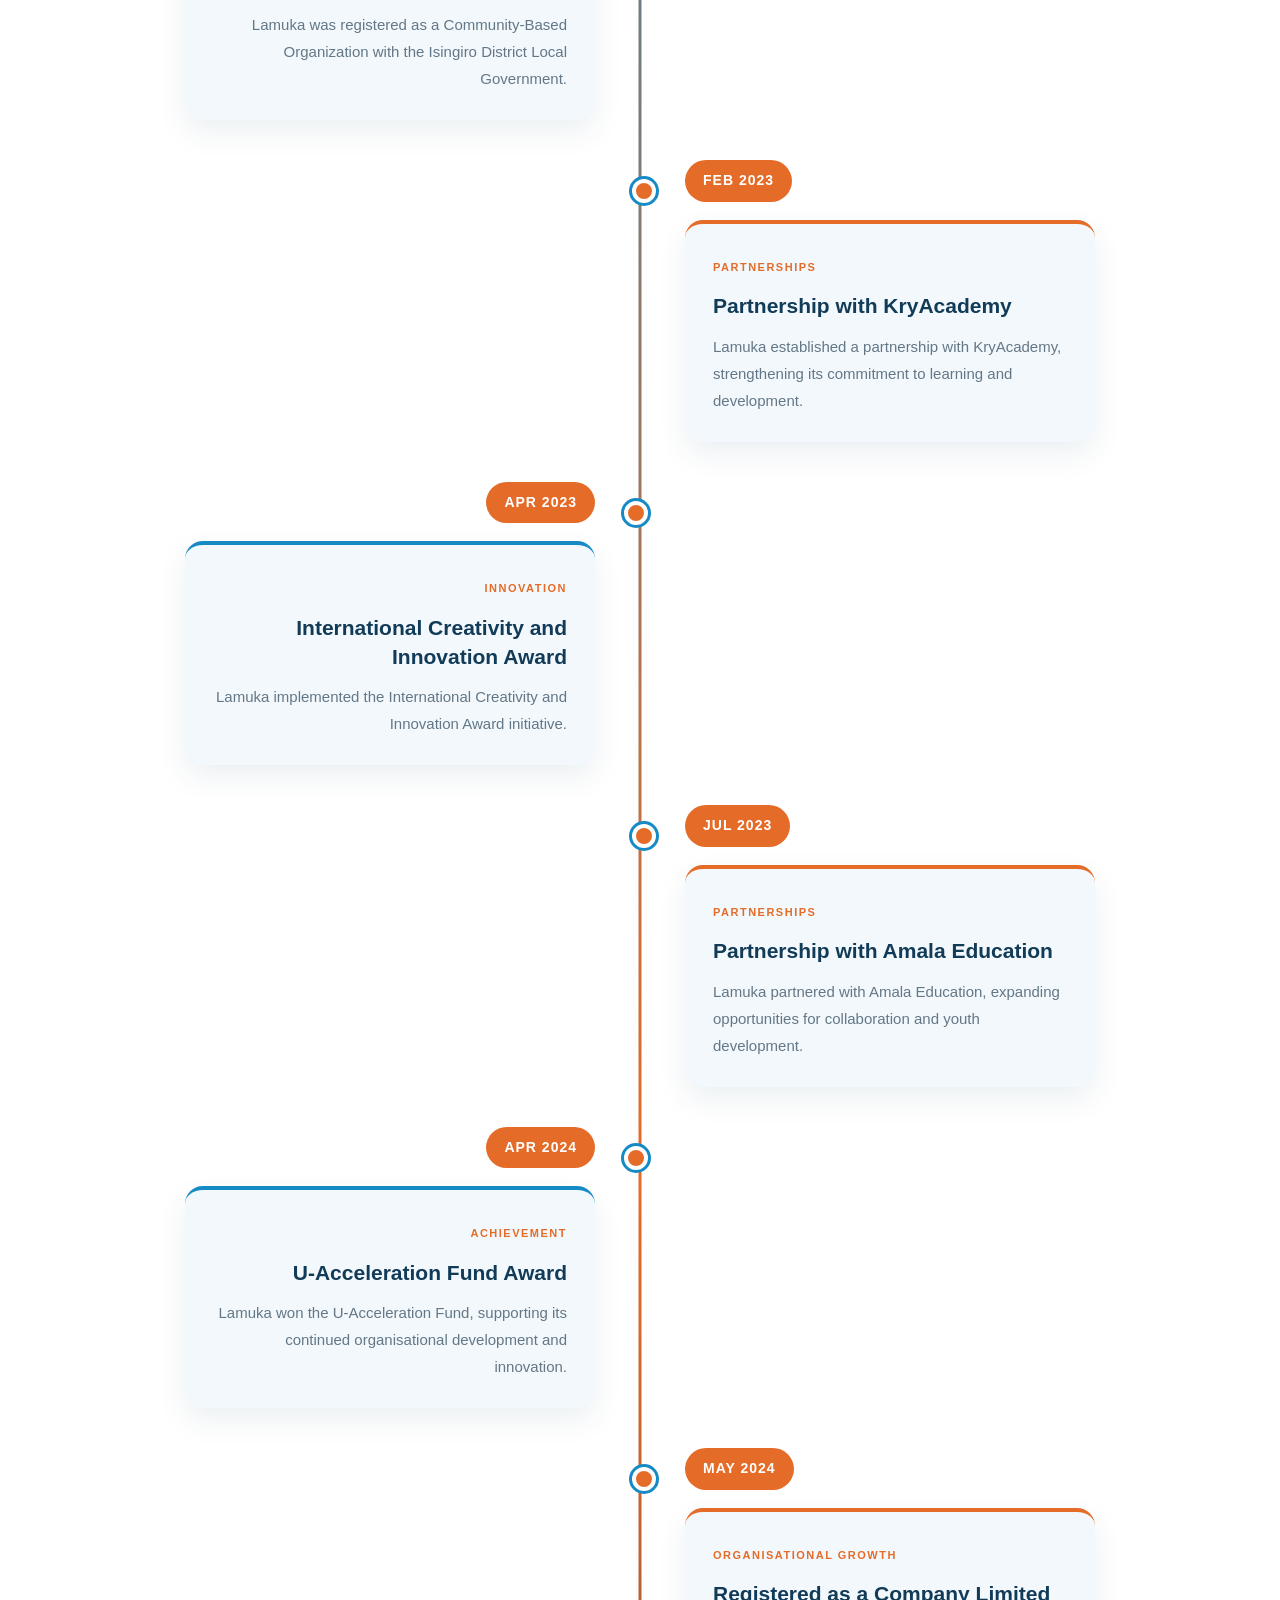
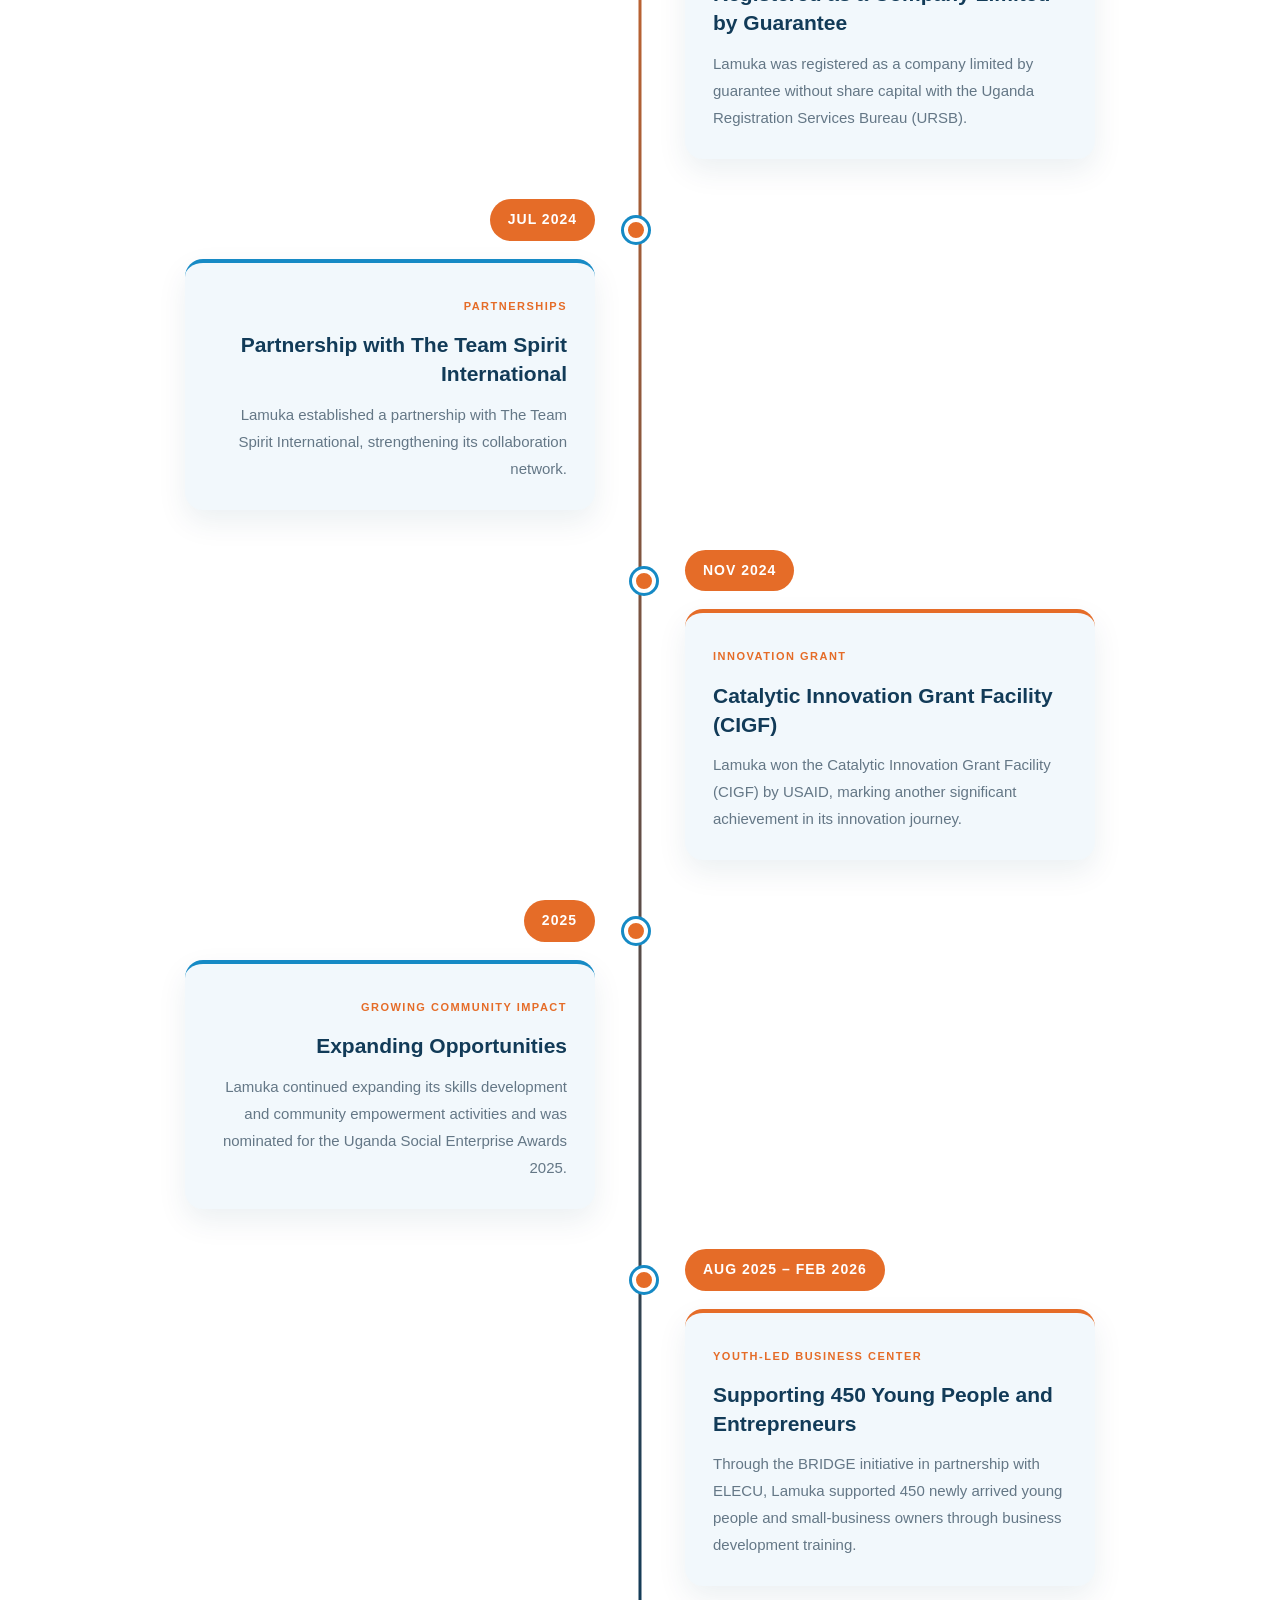
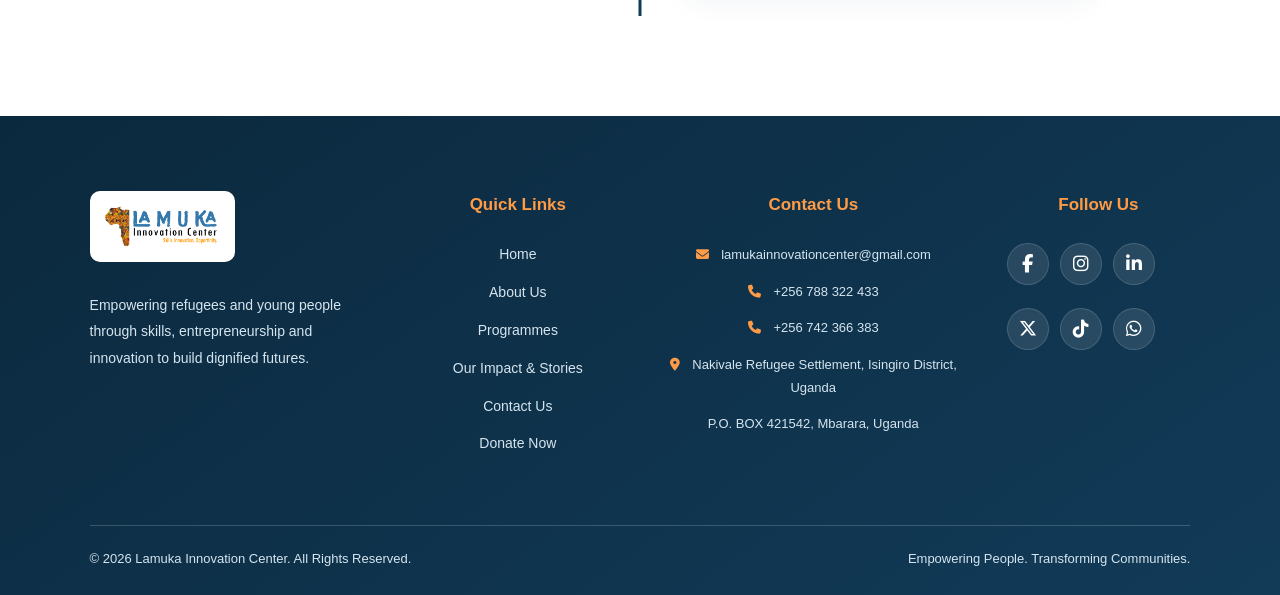
==== commit c0e529c6: "Update about.html" ====
--- a/pages/about.html
+++ b/pages/about.html
@@ -38,6 +38,7 @@
       <a href="about.html" class="active">About Us</a>
       <a href="programmes.html">Programmes</a>
       <a href="impact-stories.html">Our Impact & Stories</a>
+      <a href="team.html">Our Team</a>
       <a href="contact.html">Contact Us</a>
       <a href="pages/donate.html" class="nav-button">Donate Now</a>
     </nav>
@@ -478,18 +479,16 @@
         </div>
       </div>
 
-      
-<!-- TEAM MEMBER: BERTRAND BANDYANGENDA -->
-<div class="team-card">
-  <div class="team-photo">
-    <img src="../Images/1787917499486.jpg" alt="Bertrand Bandyangenda">
-  </div>
-  <div class="team-info">
+     <div class="team-card">
+       <div class="team-photo">
+        <img src="../Images/1787917499486.jpg" alt="Bertrand Bandyangenda">
+     </div>
+     <div class="team-info">
     <h3>Bertrand Bandyangenda</h3>
     <span class="team-role">Media and Communications Intern</span>
     <p>Supports media production, content creation, photography, storytelling, and communication activities to document and promote Lamuka Innovation Center's work and impact.</p>
-  </div>
-</div>
+     </div>
+    </div>
 
 
     <div class="team-message">
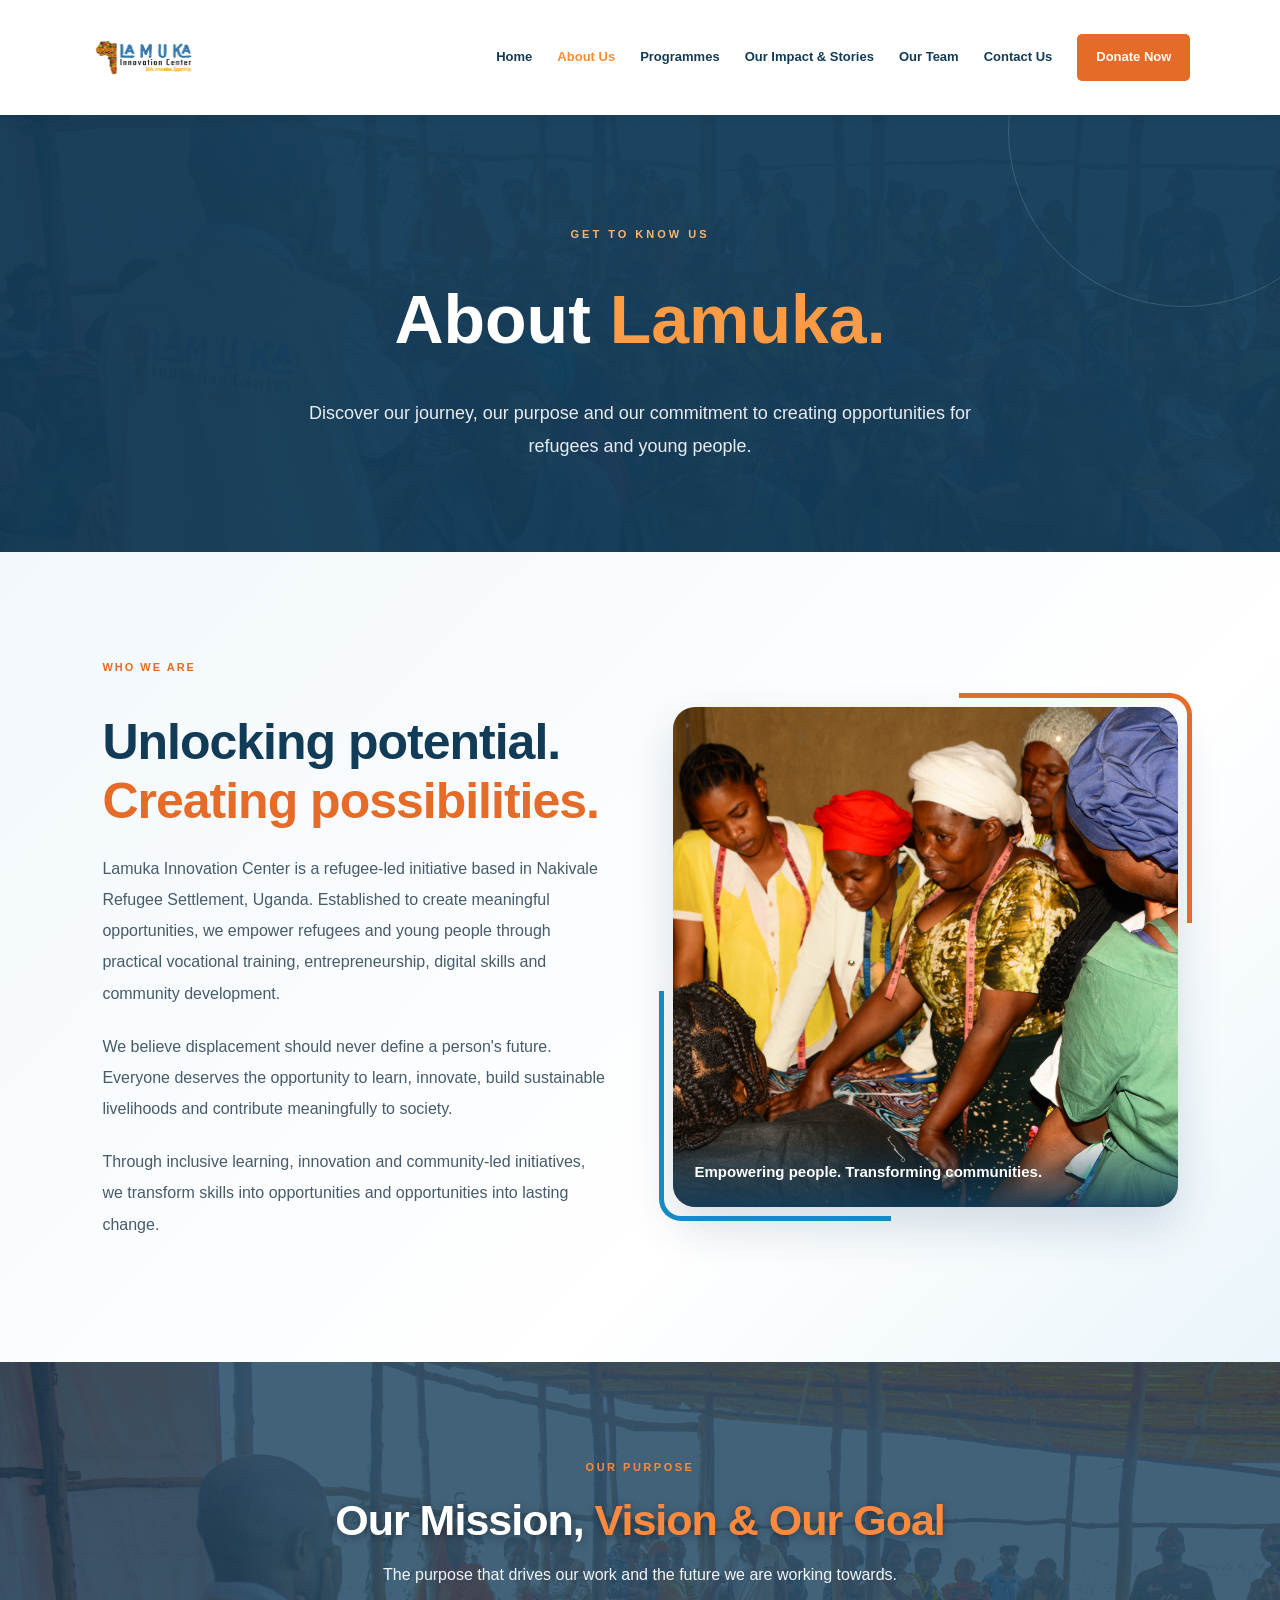
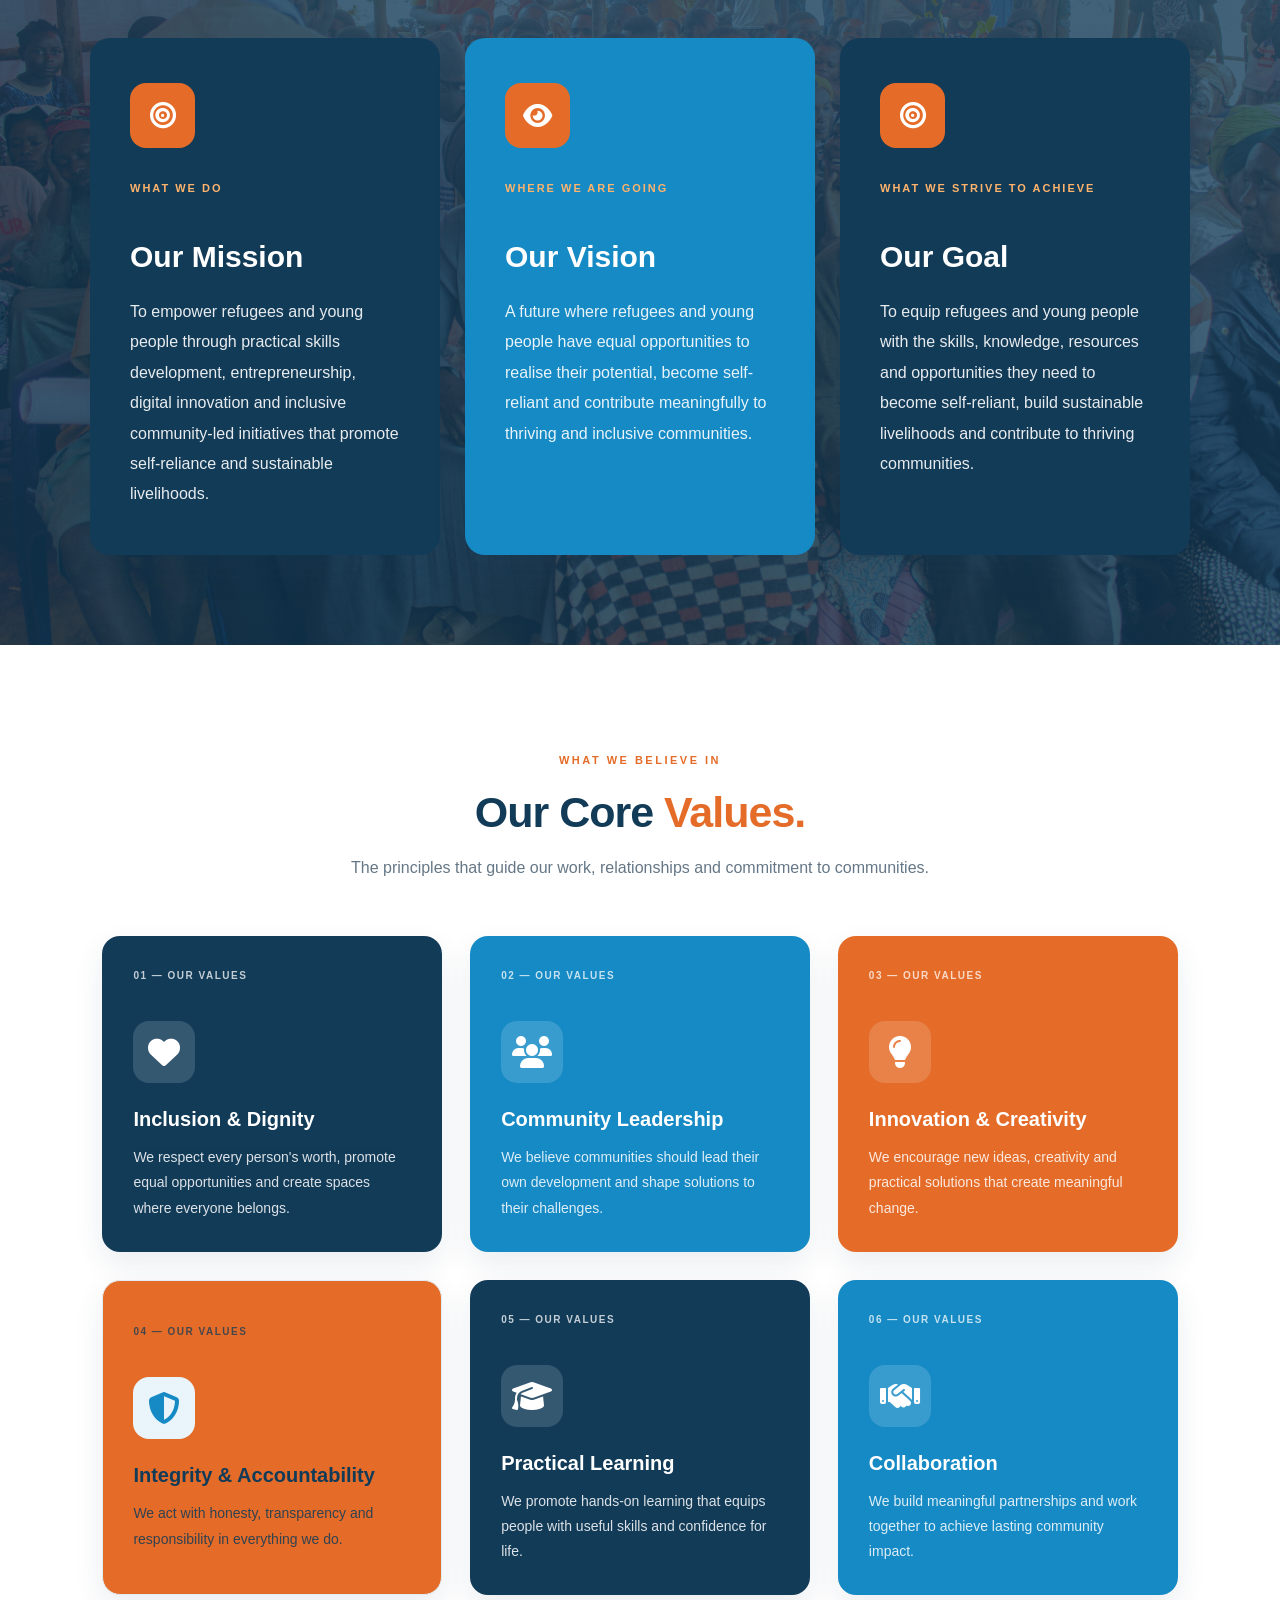
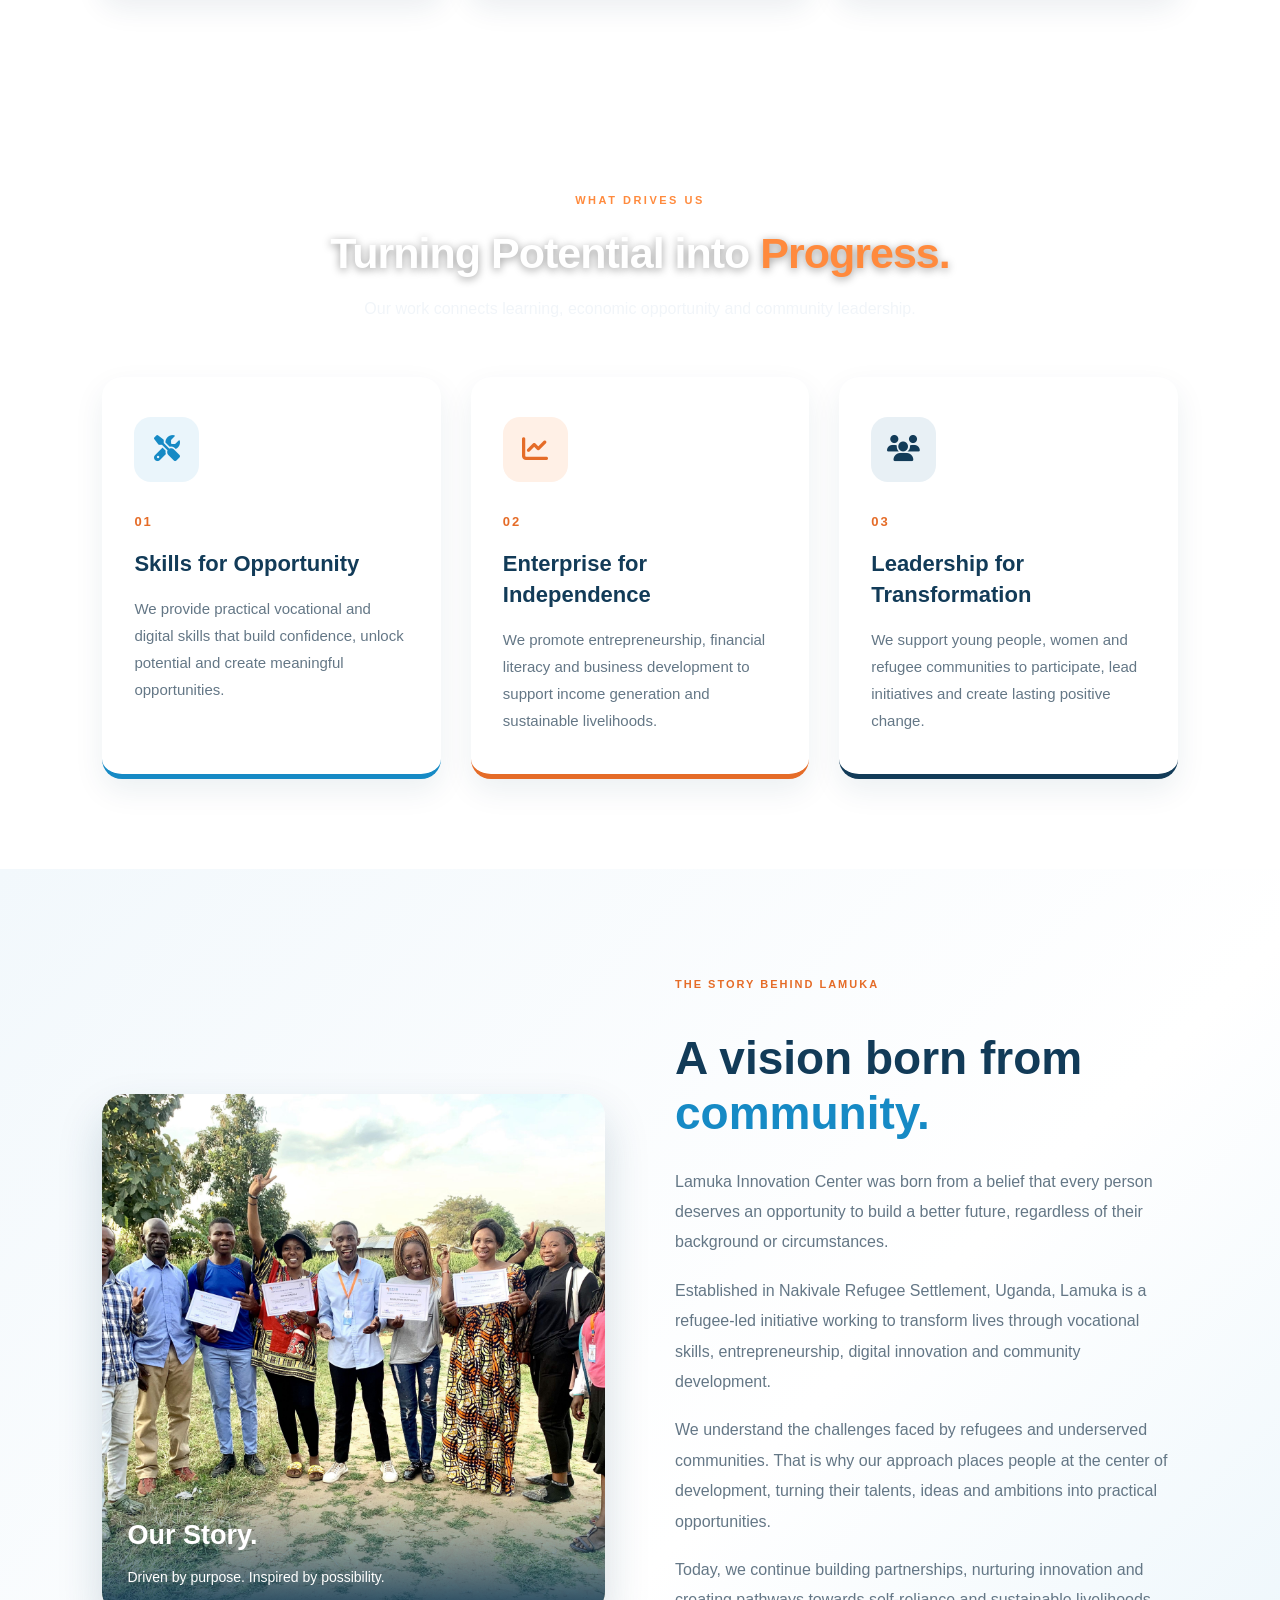
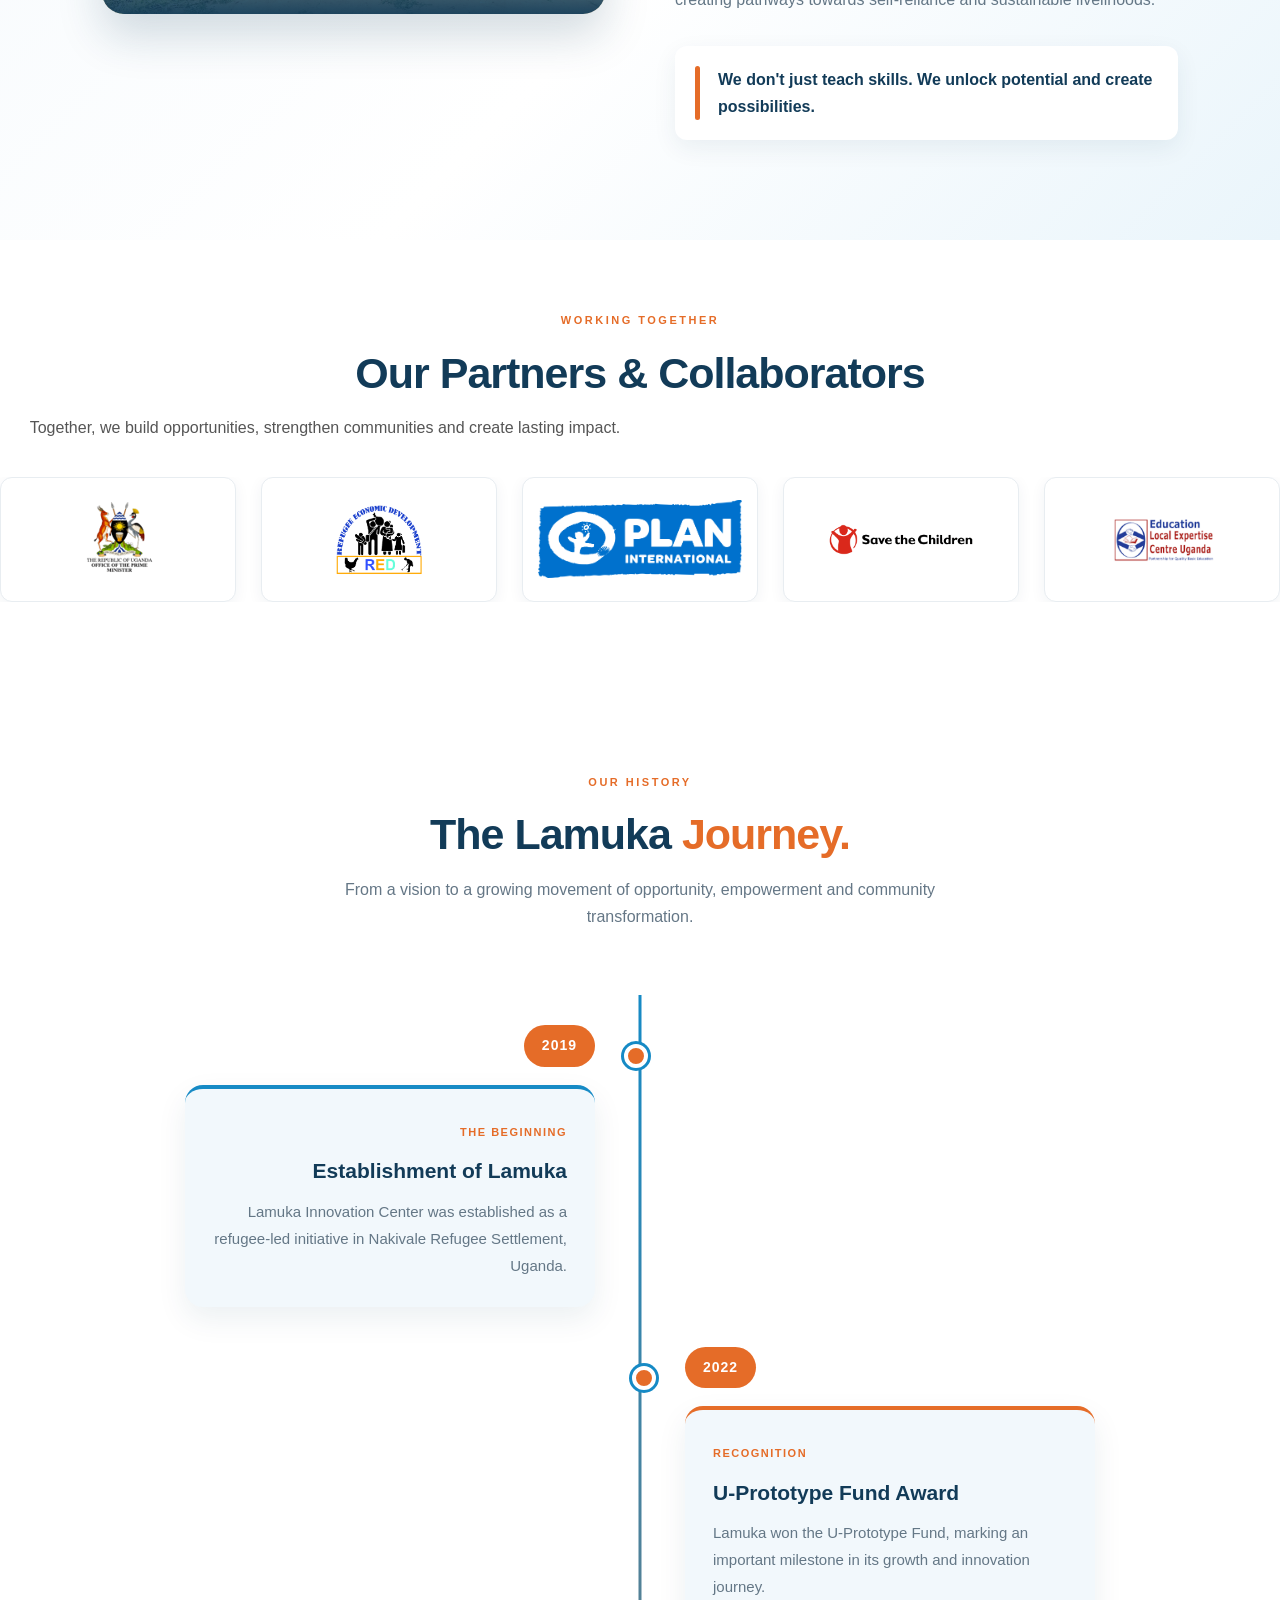
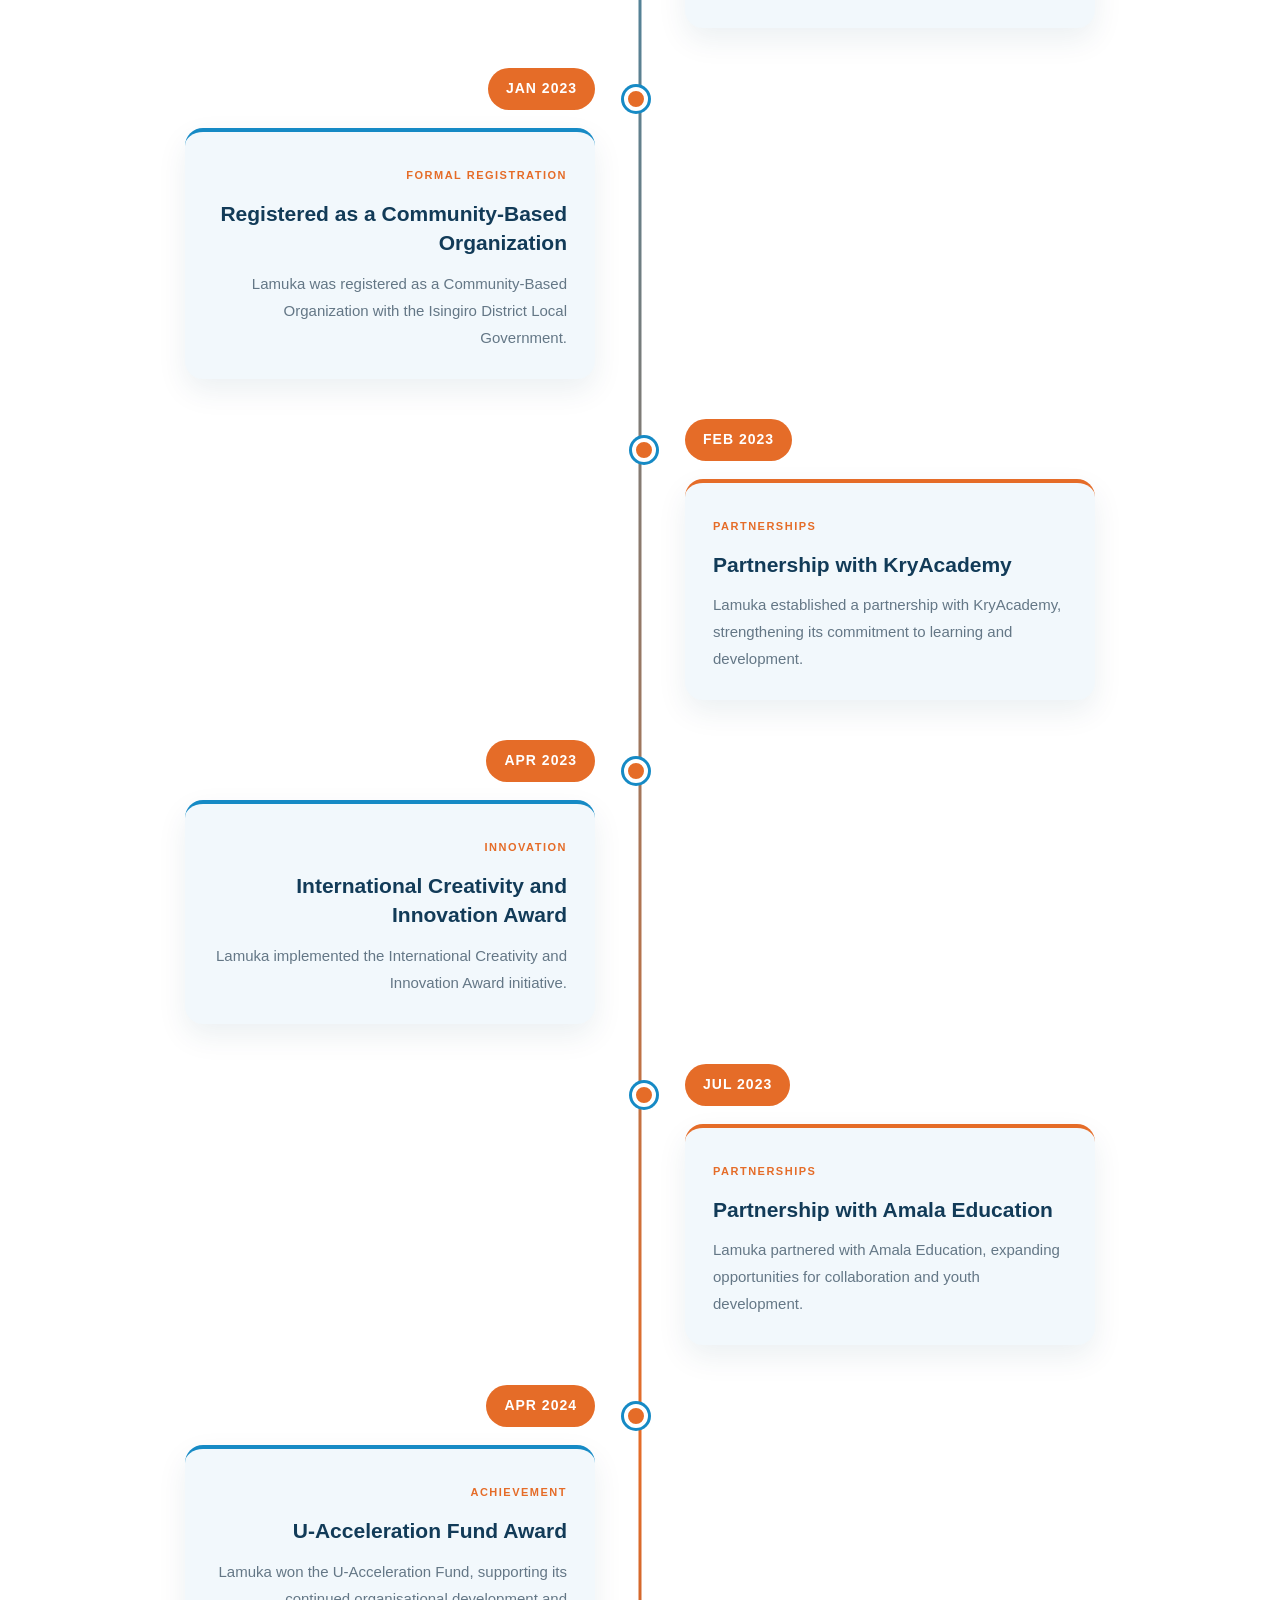
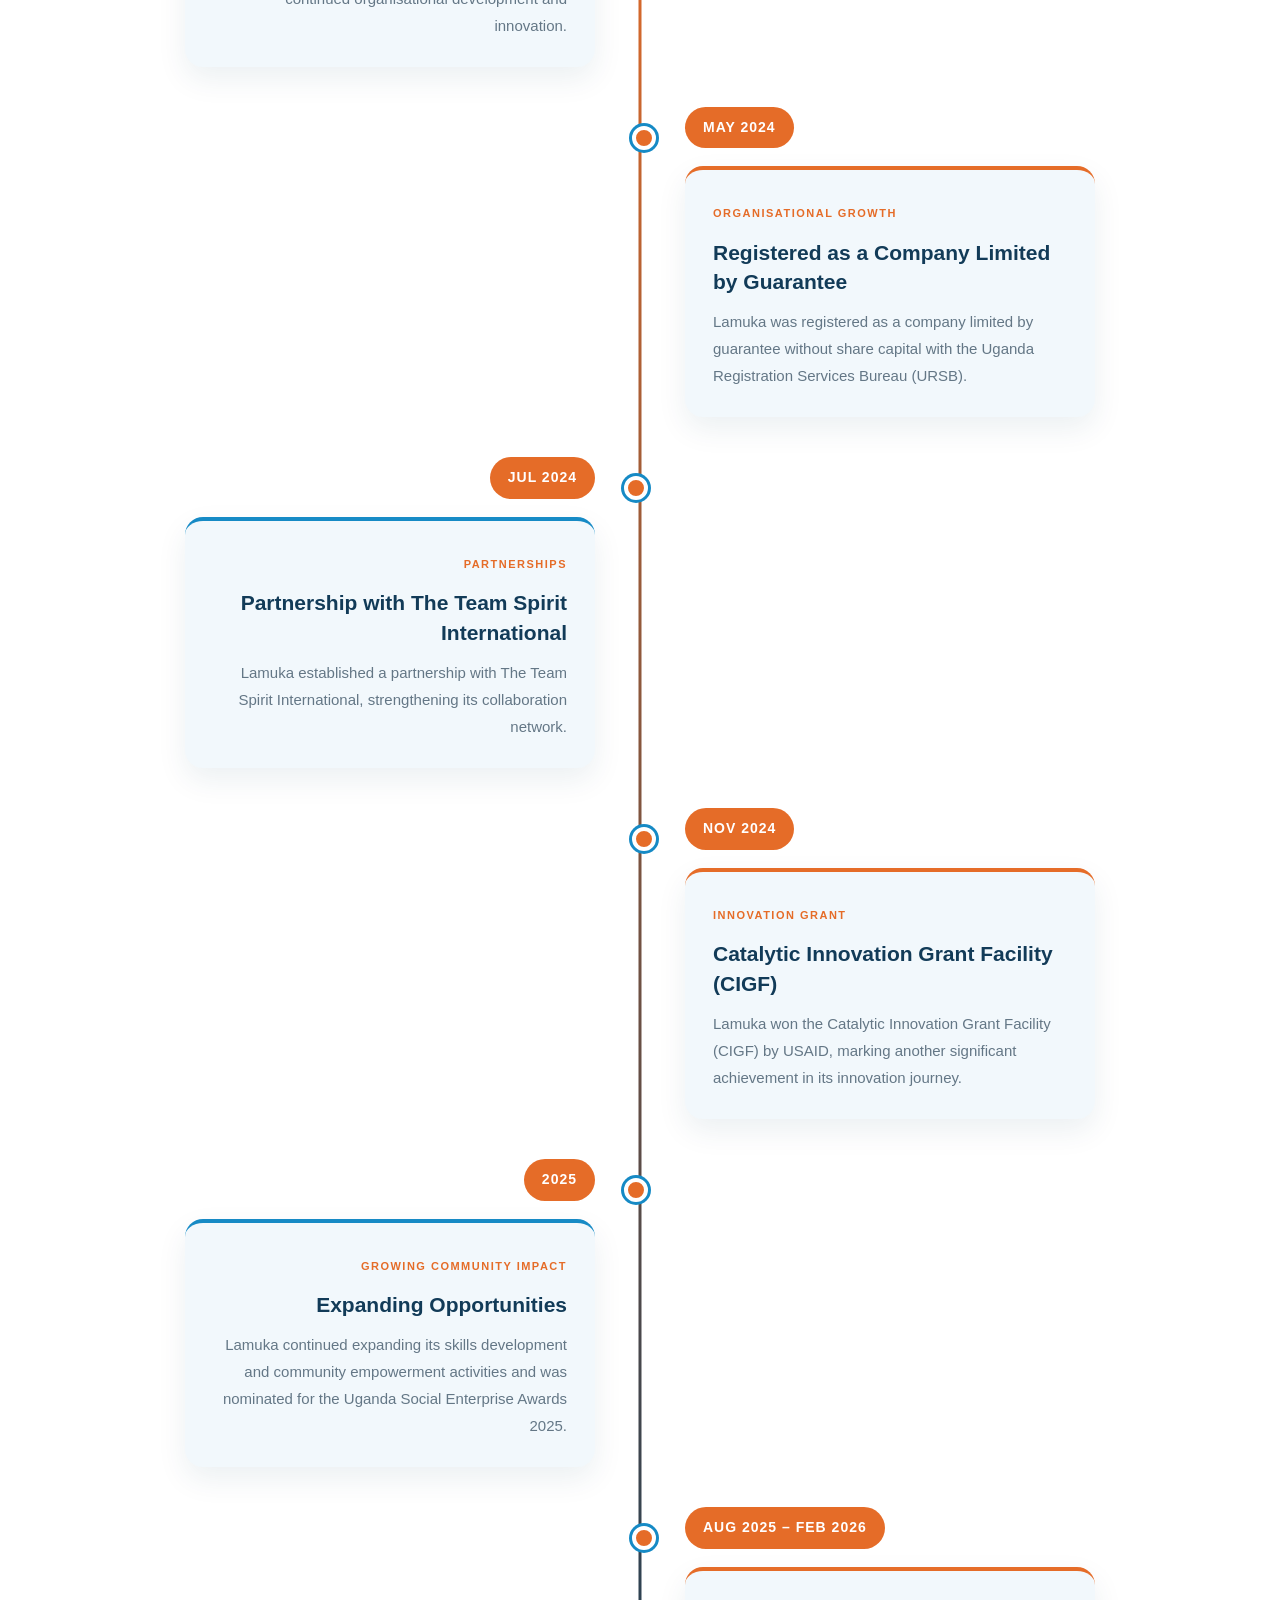
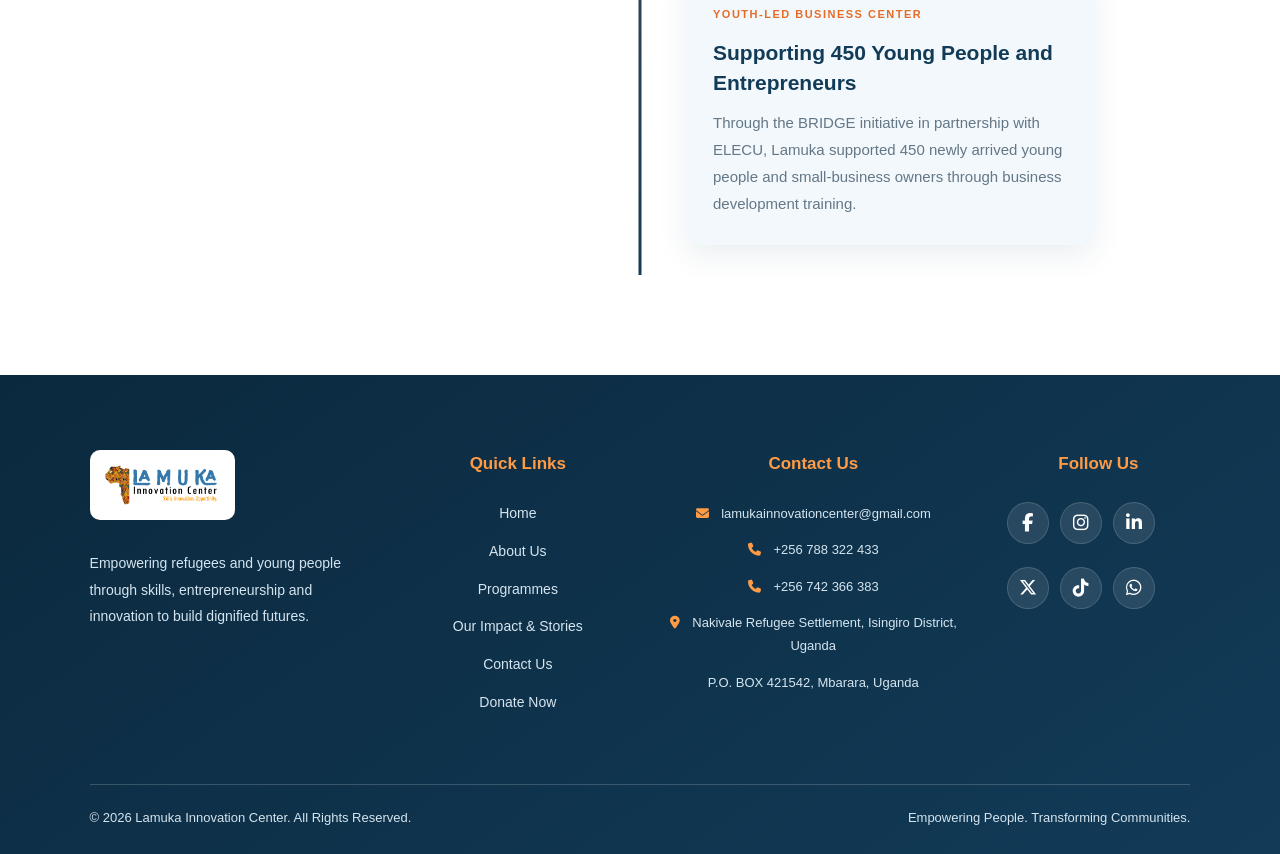
==== commit 5a3e2ea3: "Update about.html" ====
--- a/pages/about.html
+++ b/pages/about.html
@@ -376,186 +376,6 @@
         </div>
   
       </section>
-
-<!-- MEET OUR TEAM -->
-<section class="team-section section">
-
-    <div class="section-heading centered">
-      <span class="eyebrow">THE PEOPLE BEHIND OUR WORK</span>
-      <h2>Meet Our <span>Team.</span></h2>
-      <p>
-        A dedicated team driving innovation, empowerment
-        and community transformation.
-      </p>
-    </div>
-  
-    <div class="team-grid">
-  
-      <div class="team-card">
-        <div class="team-photo">
-          <img src="../Images/T ged.jpg" alt="Imani Barhame">
-        </div>
-        <div class="team-info">
-          <h3>Imani Barhame</h3>
-          <span class="team-role">Founder & Executive Director</span>
-          <p>Leads the organization's strategic direction, program development, partnerships, and overall operations.</p>
-        </div>
-      </div>
-  
-      <div class="team-card">
-        <div class="team-photo">
-          <img src="../Images/Theo.jpg" alt="Ishara Theophile">
-        </div>
-        <div class="team-info">
-          <h3>Ishara Theophile</h3>
-          <span class="team-role">Co-Founder & Program Director</span>
-          <p>Supports program planning, implementation, coordination, and monitoring of activities.</p>
-        </div>
-      </div>
-  
-      <div class="team-card">
-        <div class="team-photo">
-          <img src="../Images/Tfofo.jpg" alt="Faustine Nyamutema">
-        </div>
-        <div class="team-info">
-          <h3>Faustine Nyamutema</h3>
-          <span class="team-role">Human Resources</span>
-          <p>Supports program coordination and the implementation of organizational activities.</p>
-        </div>
-      </div>
-  
-      <div class="team-card">
-        <div class="team-photo">
-          <img src="../Images/IMG-20261025-WA8125.jpg" alt="Isaya Barh">
-        </div>
-        <div class="team-info">
-          <h3>Isaya Barh</h3>
-          <span class="team-role">MEAL Officer</span>
-          <p>Supports monitoring and evaluation, tracks project progress and results, promotes accountability, and documents lessons learned.</p>
-        </div>
-      </div>
-  
-      <div class="team-card">
-        <div class="team-photo">
-          <img src="../Images/Tneema.jpg" alt="Neema Chiribuka">
-        </div>
-        <div class="team-info">
-          <h3>Neema Chiribuka</h3>
-          <span class="team-role">Accountant & Procurement Officer</span>
-          <p>Supports financial record-keeping, budgeting, and accountability for organizational resources.</p>
-        </div>
-      </div>
-  
-      <div class="team-card">
-        <div class="team-photo">
-          <img src="../Images/Teze.jpg" alt="Ezechias Maombi">
-        </div>
-        <div class="team-info">
-          <h3>Ezechias Maombi</h3>
-          <span class="team-role">Training Manager</span>
-          <p>Supports the coordination of training activities, learning delivery, and skills-development programs.</p>
-        </div>
-      </div>
-  
-      <div class="team-card">
-        <div class="team-photo">
-          <img src="../Images/testa.jpg" alt="Iragi Birugu Esther">
-        </div>
-        <div class="team-info">
-          <h3>Iragi Birugu Esther</h3>
-          <span class="team-role">Field Supervisor</span>
-          <p>Supports field activities, supervises implementation, and helps ensure activities are delivered as planned.</p>
-        </div>
-      </div>
-  
-      <div class="team-card">
-        <div class="team-photo">
-          <img src="../Images/advisor.jpg" alt="Espoir Ponga Juma">
-        </div>
-        <div class="team-info">
-          <h3>Espoir Alangwa</h3>
-          <span class="team-role">Logistics & Store Manager</span>
-          <p>Supports logistics coordination, inventory management, and the organization and tracking of supplies.</p>
-        </div>
-      </div>
-
-     <div class="team-card">
-       <div class="team-photo">
-        <img src="../Images/1787917499486.jpg" alt="Bertrand Bandyangenda">
-     </div>
-     <div class="team-info">
-    <h3>Bertrand Bandyangenda</h3>
-    <span class="team-role">Media and Communications Intern</span>
-    <p>Supports media production, content creation, photography, storytelling, and communication activities to document and promote Lamuka Innovation Center's work and impact.</p>
-     </div>
-    </div>
-
-
-    <div class="team-message">
-      <h3>Together, we build a more innovative, inclusive and self-reliant community.</h3>
-    </div>
-  </section>
-
-      <!-- MEET OUR TEAM 2 -->
-<section class="team-section section">
-
-  <div class="section-heading centered">
-    <span class="eyebrow">THE BRAINS BEHIND OUR TEAM</span>
-    <h2>Meet Our <span>Strategic Advisors.</span></h2>
-    <p>
-      A dedicated stategic Advisors team driving legal guidence, institutional operations
-      and partnerships and reource mobilization.
-    </p>
-  </div>
-
-  <div class="team-grid">
-
-    <div class="team-card">
-      <div class="team-photo">
-        <img src="../Images/advisor.jpg" alt="Imani Barhame">
-      </div>
-      <div class="team-info">
-        <h3> 000000000000 </h3>
-        <span class="team-role">Strategic Advisor</span>
-        <p>NGO Development & Institutional partnerships.</p>
-      </div>
-    </div>
-
-    <div class="team-card">
-      <div class="team-photo">
-        <img src="../Images/advisor.jpg" alt="Ishara Theophile">
-      </div>
-      <div class="team-info">
-        <h3>00000000000</h3>
-        <span class="team-role">Strategic Advisor</span>
-        <p>Legal Affairs, Government & Government Relations.</p>
-      </div>
-    </div>
-
-    <div class="team-card">
-      <div class="team-photo">
-        <img src="../Images/advisor.jpg" alt="Faustine Nyamutema">
-      </div>
-      <div class="team-info">
-        <h3>000000000000</h3>
-        <span class="team-role">Strategic Advisor</span>
-        <p>Refugee Affairs, Humanitarian Development & Resource Mobilization.</p>
-      </div>
-    </div>
-
-      <div class="team-card">
-        <div class="team-photo">
-          <img src="../Images/advisor.jpg" alt="Imani Barhame">
-        </div>
-        <div class="team-info">
-          <h3>0000000</h3>
-          <span class="team-role">Strategic Advisor</span>
-          <p>Programs, Innovation & Sustainable Livelihoods.</p>
-        </div>
-      </div>
-    
-  </div>
-</section>
 
 <!-- PARTNERS & COLLABORATORS -->
 <section class="partners-section">
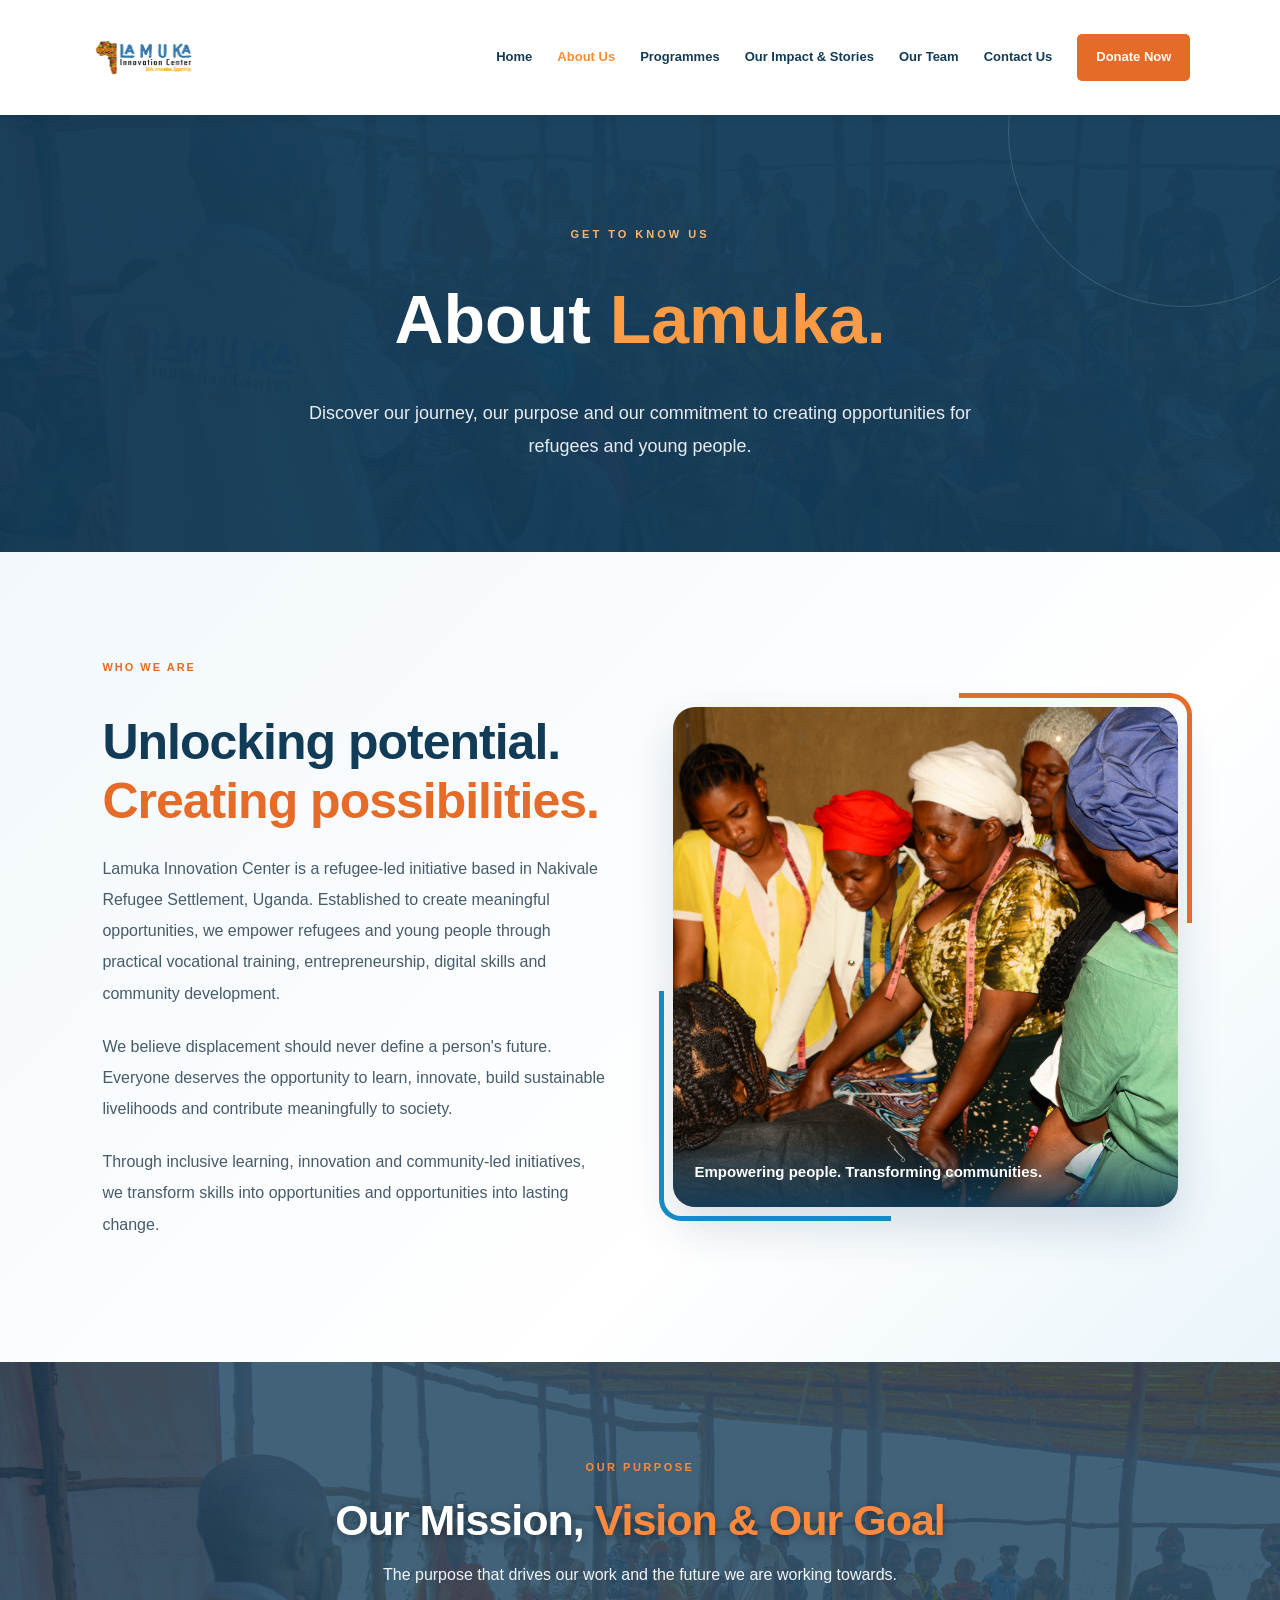
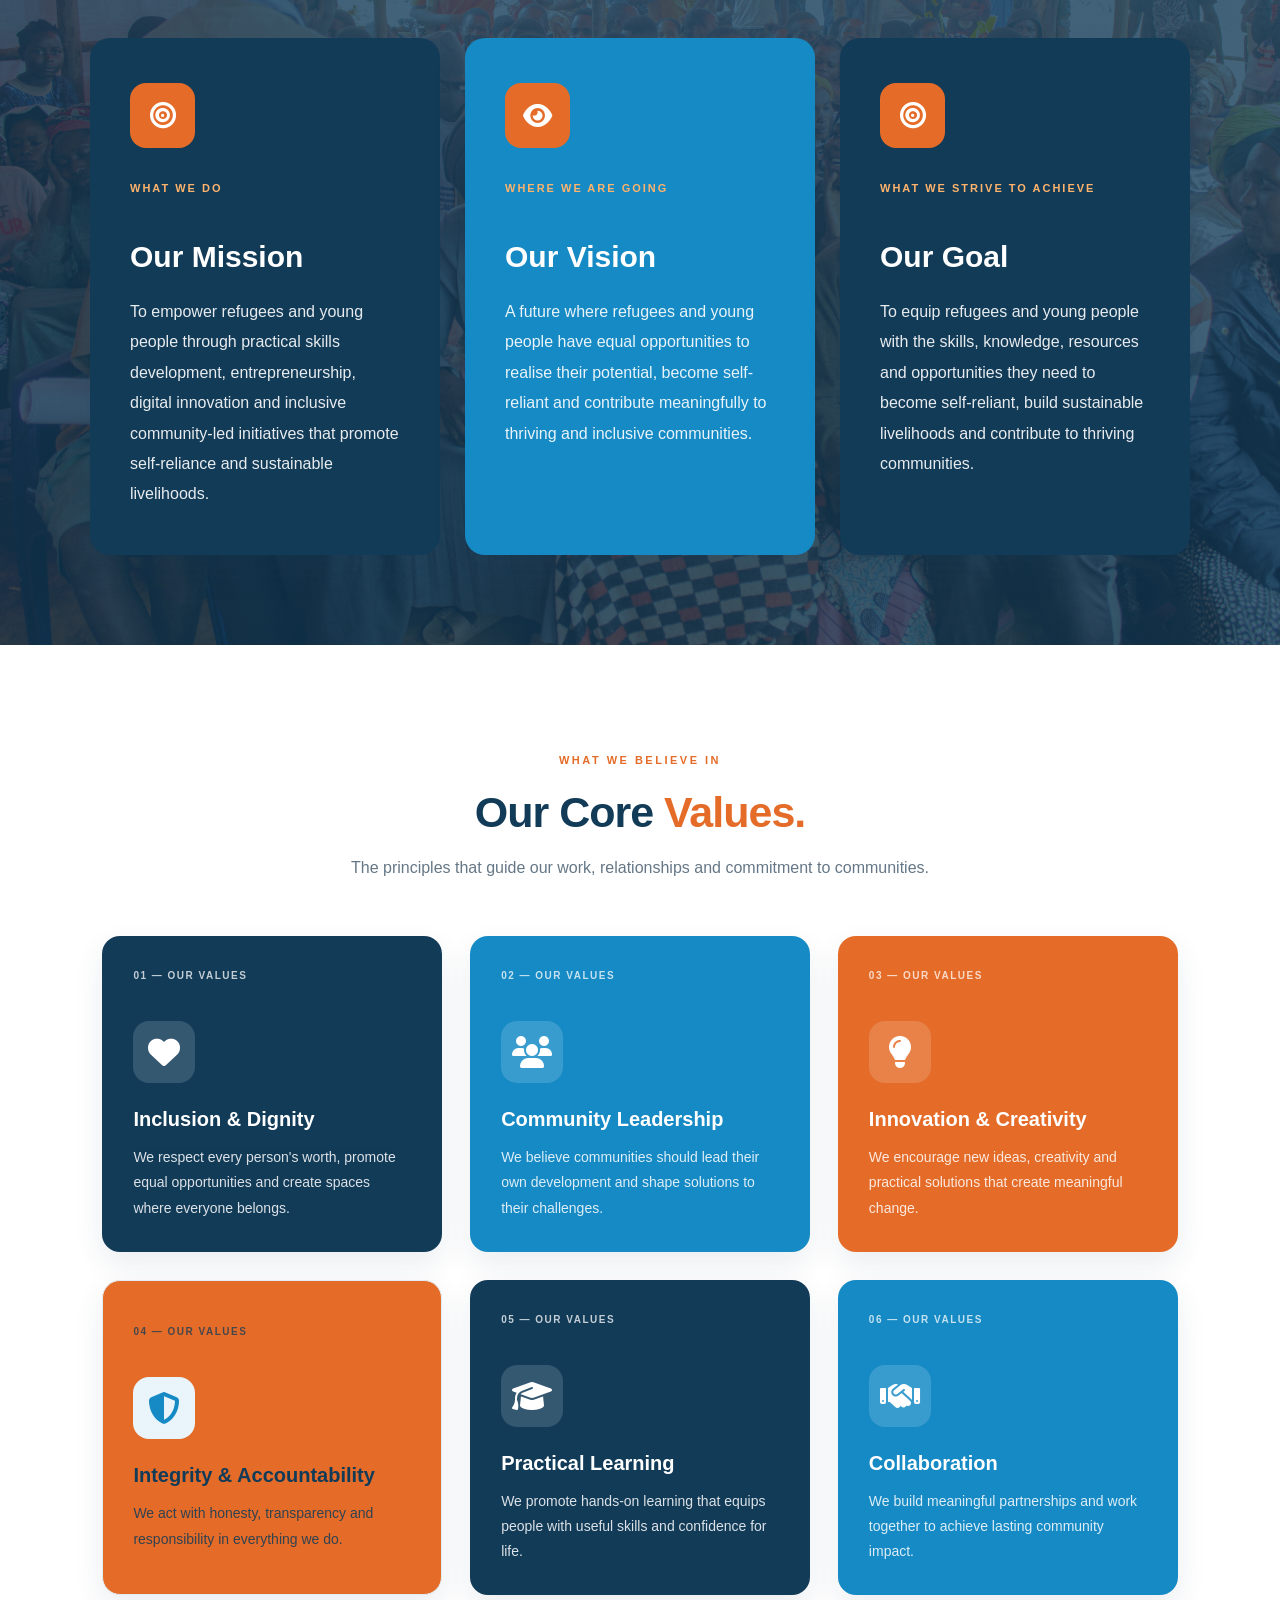
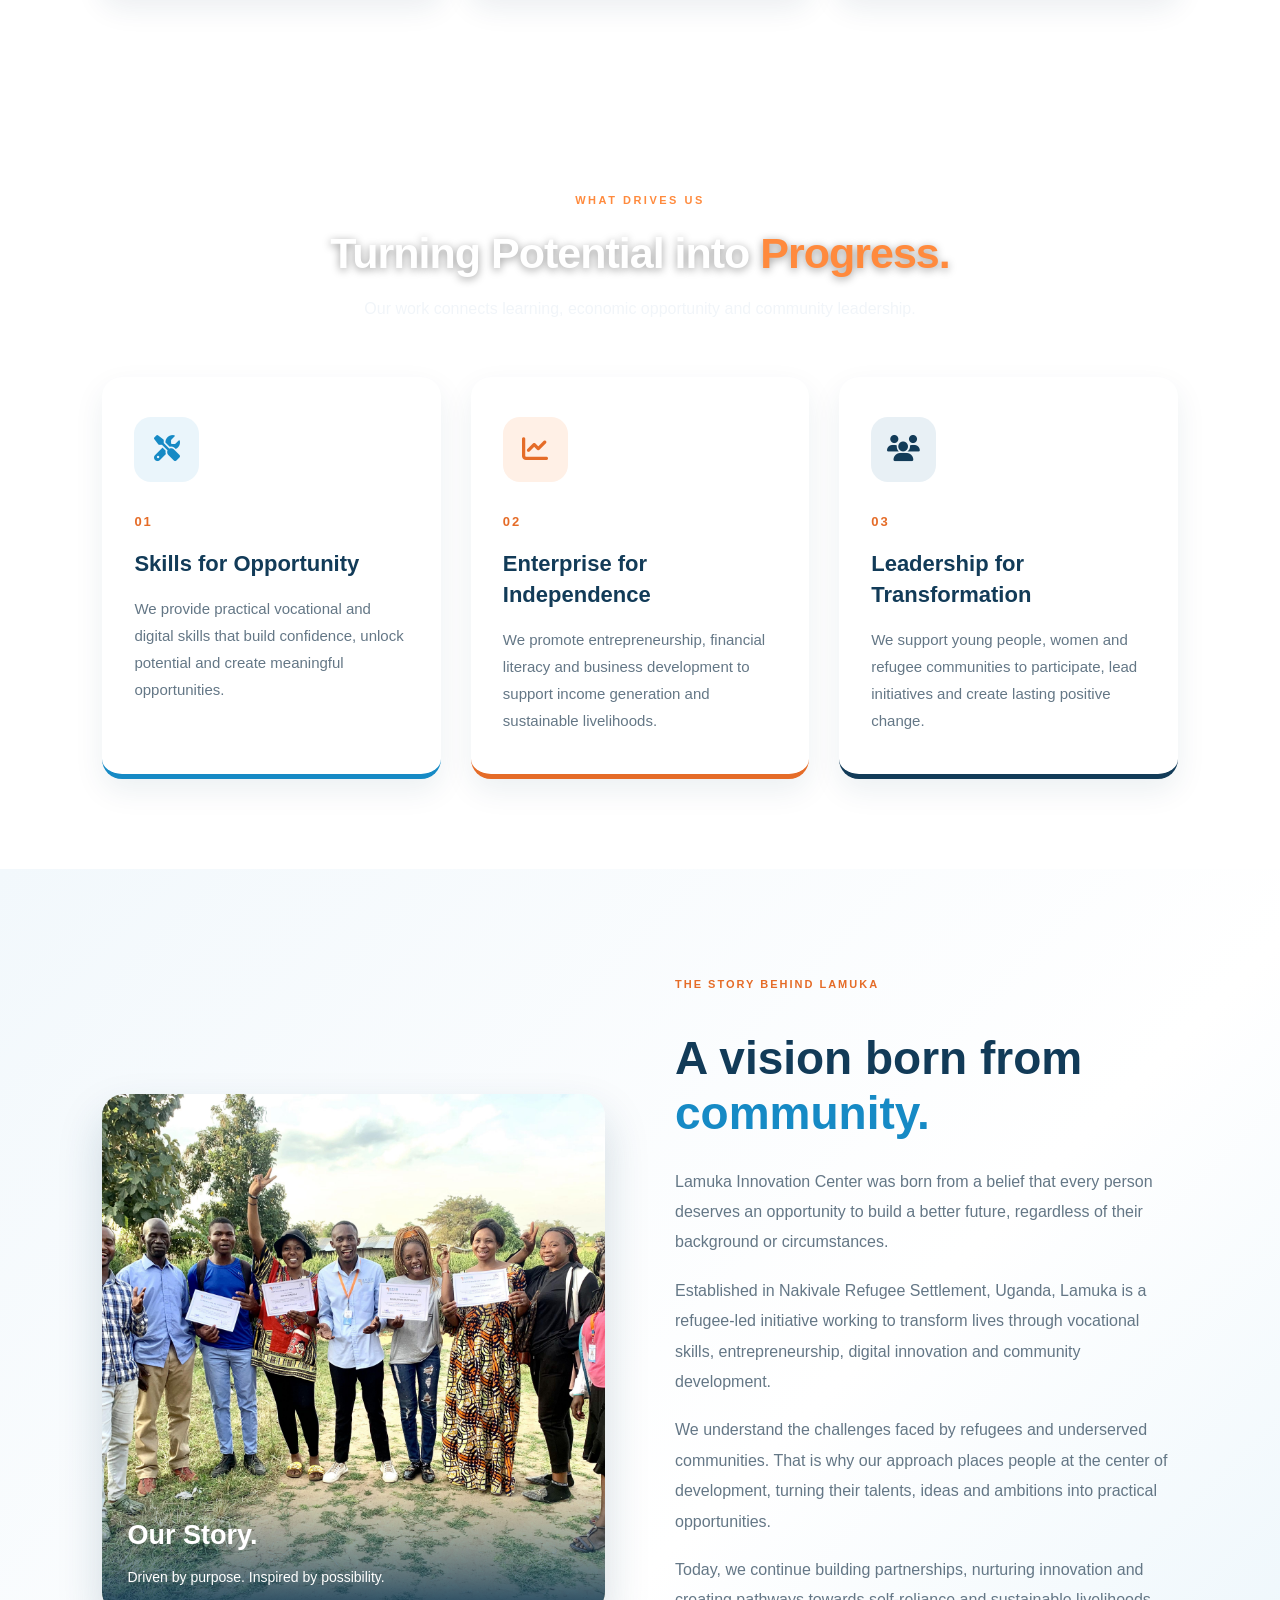
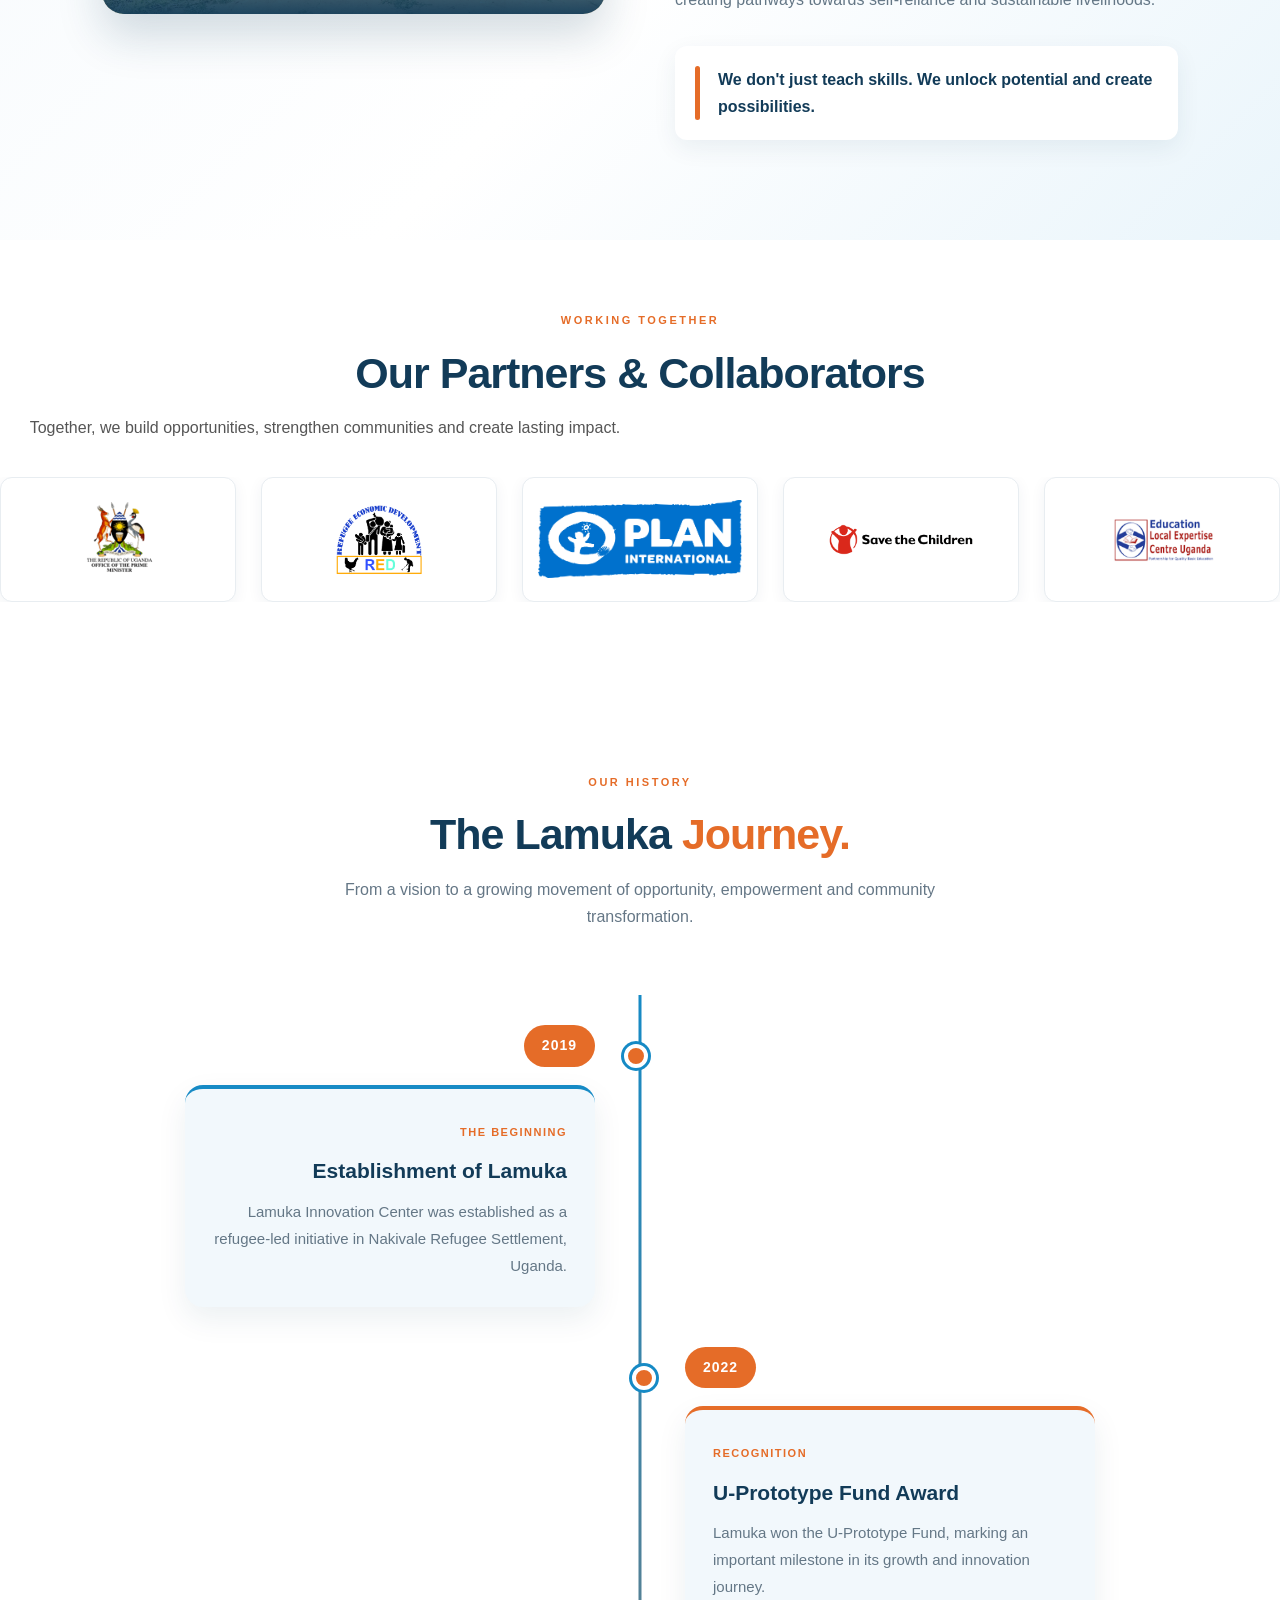
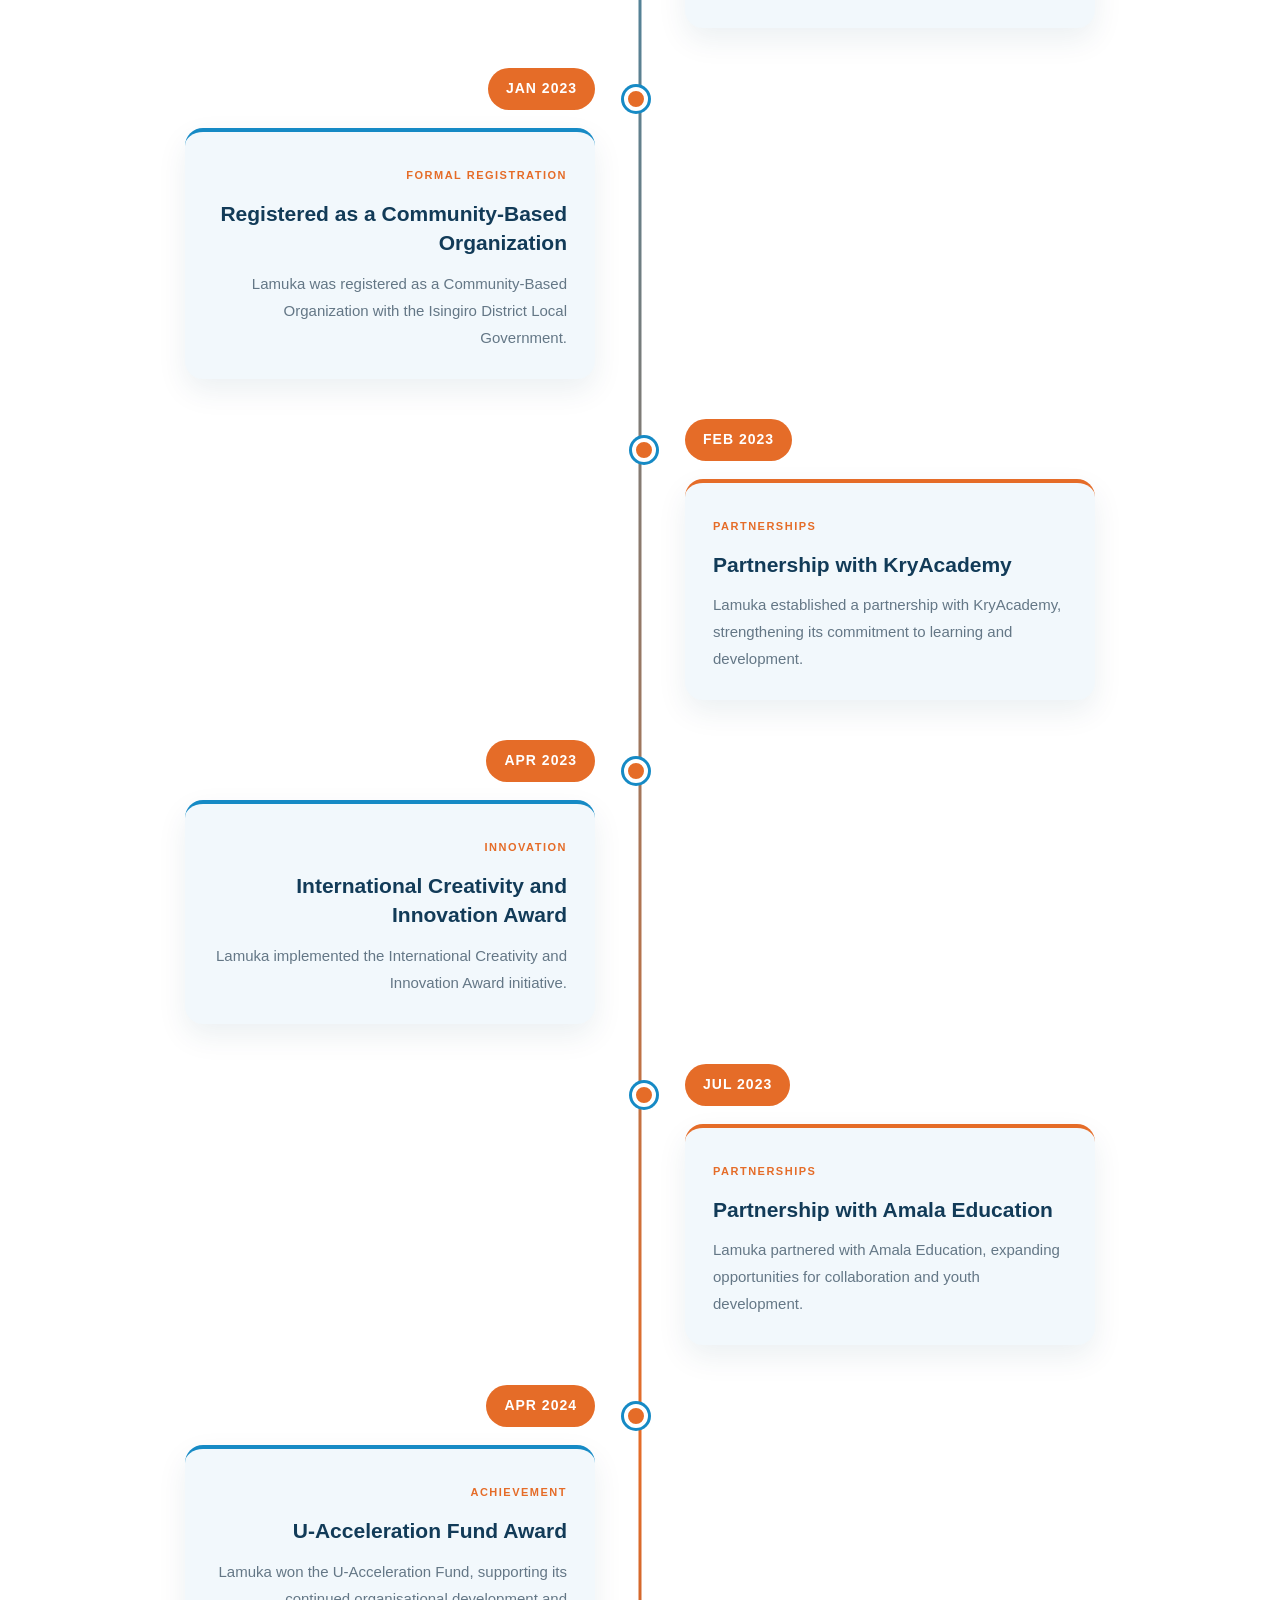
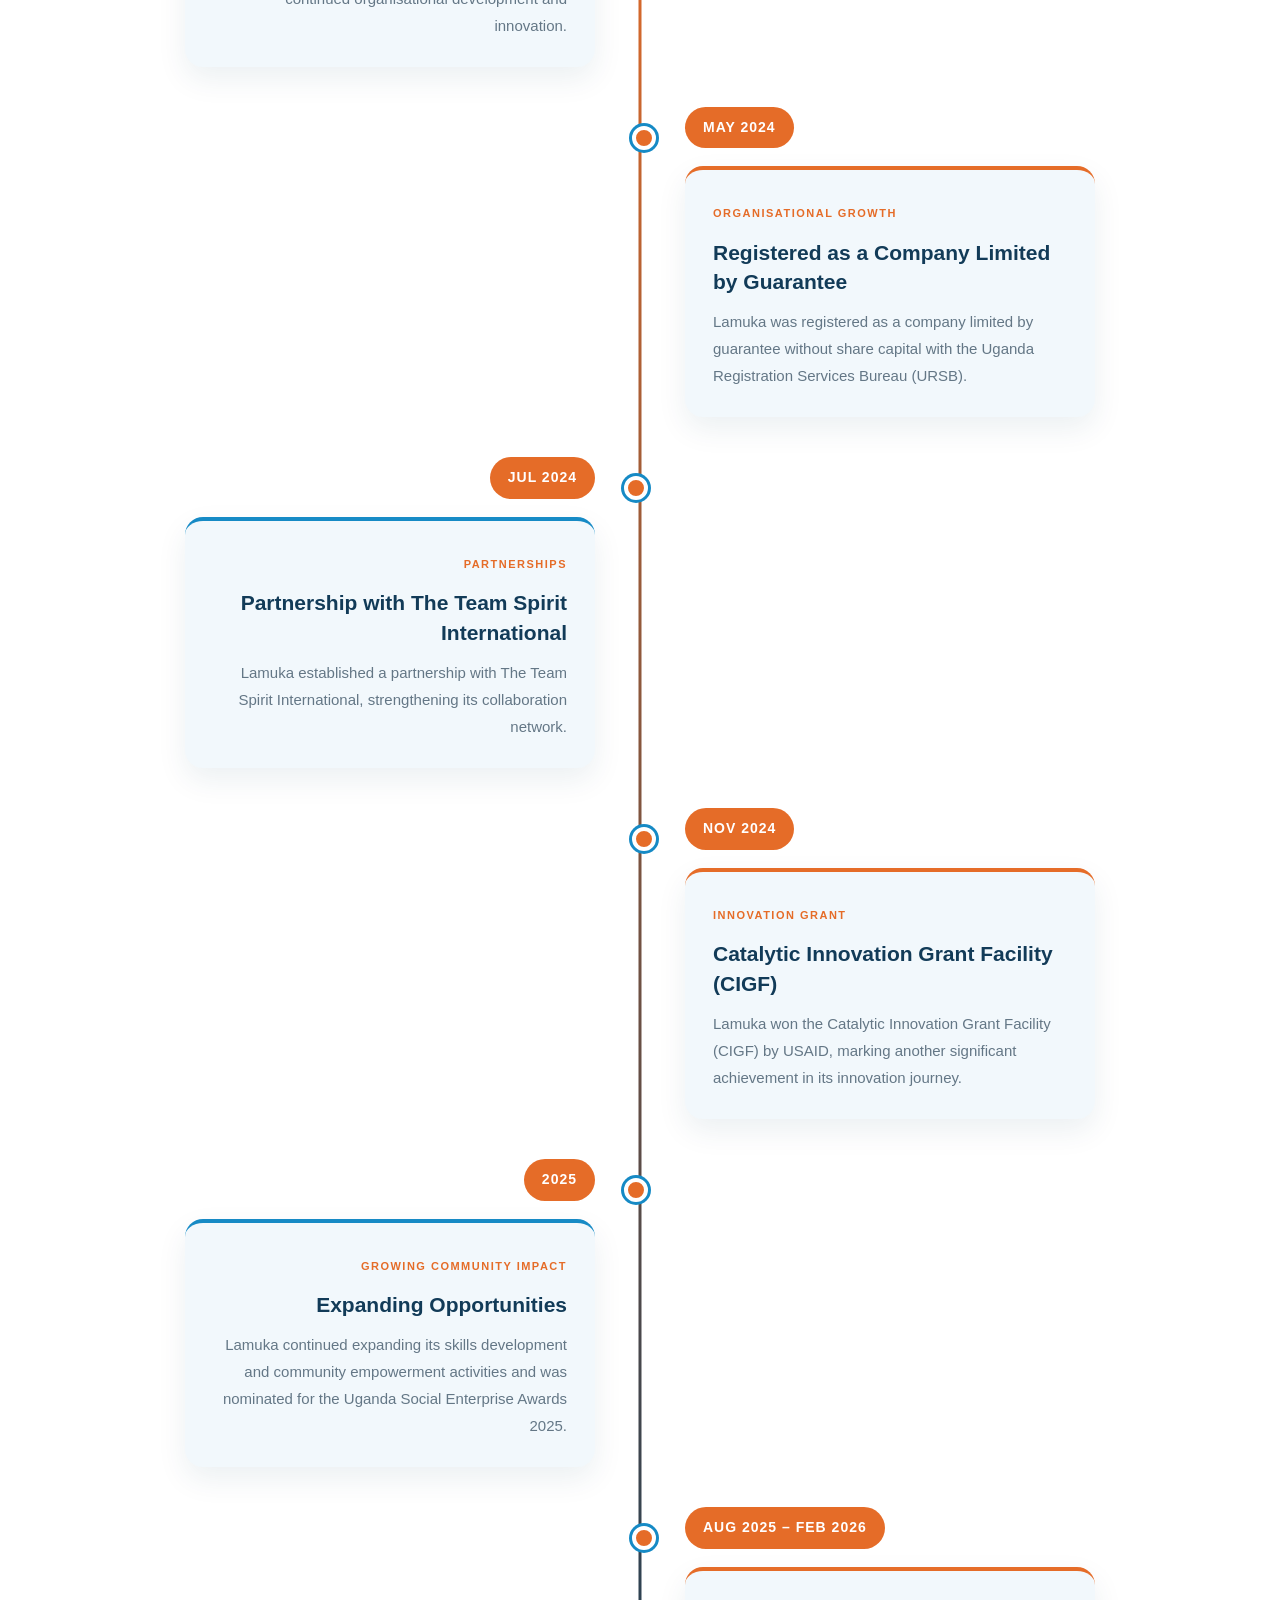
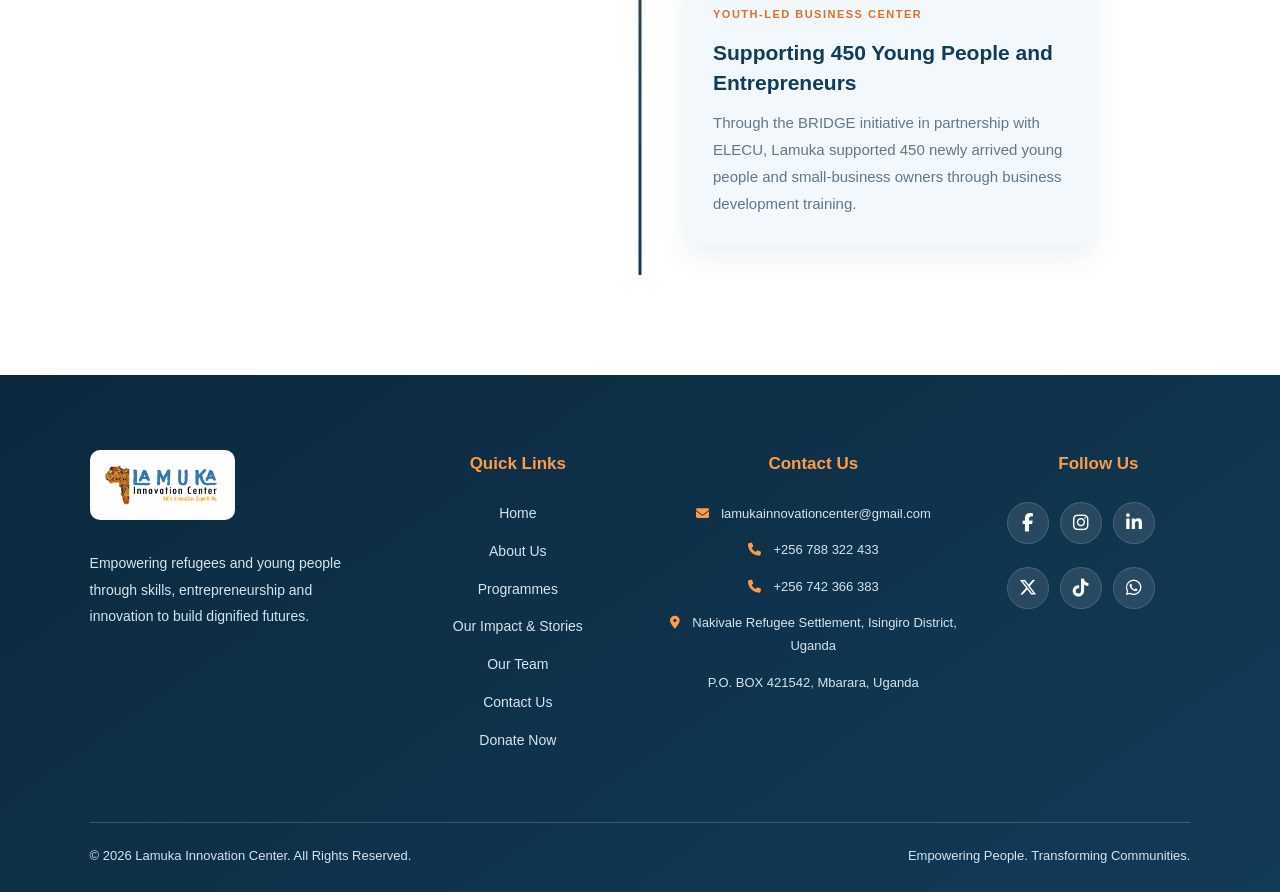
==== commit fbd101cf: "Update about.html" ====
--- a/pages/about.html
+++ b/pages/about.html
@@ -616,6 +616,7 @@
         <a href="about.html">About Us</a>
         <a href="programmes.html">Programmes</a>
         <a href="impact-stories.html">Our Impact & Stories</a>
+        <a href="team.html">Our Team</a>
         <a href="contact.html">Contact Us</a>
         <a href="#">Donate Now</a>
       </div>
